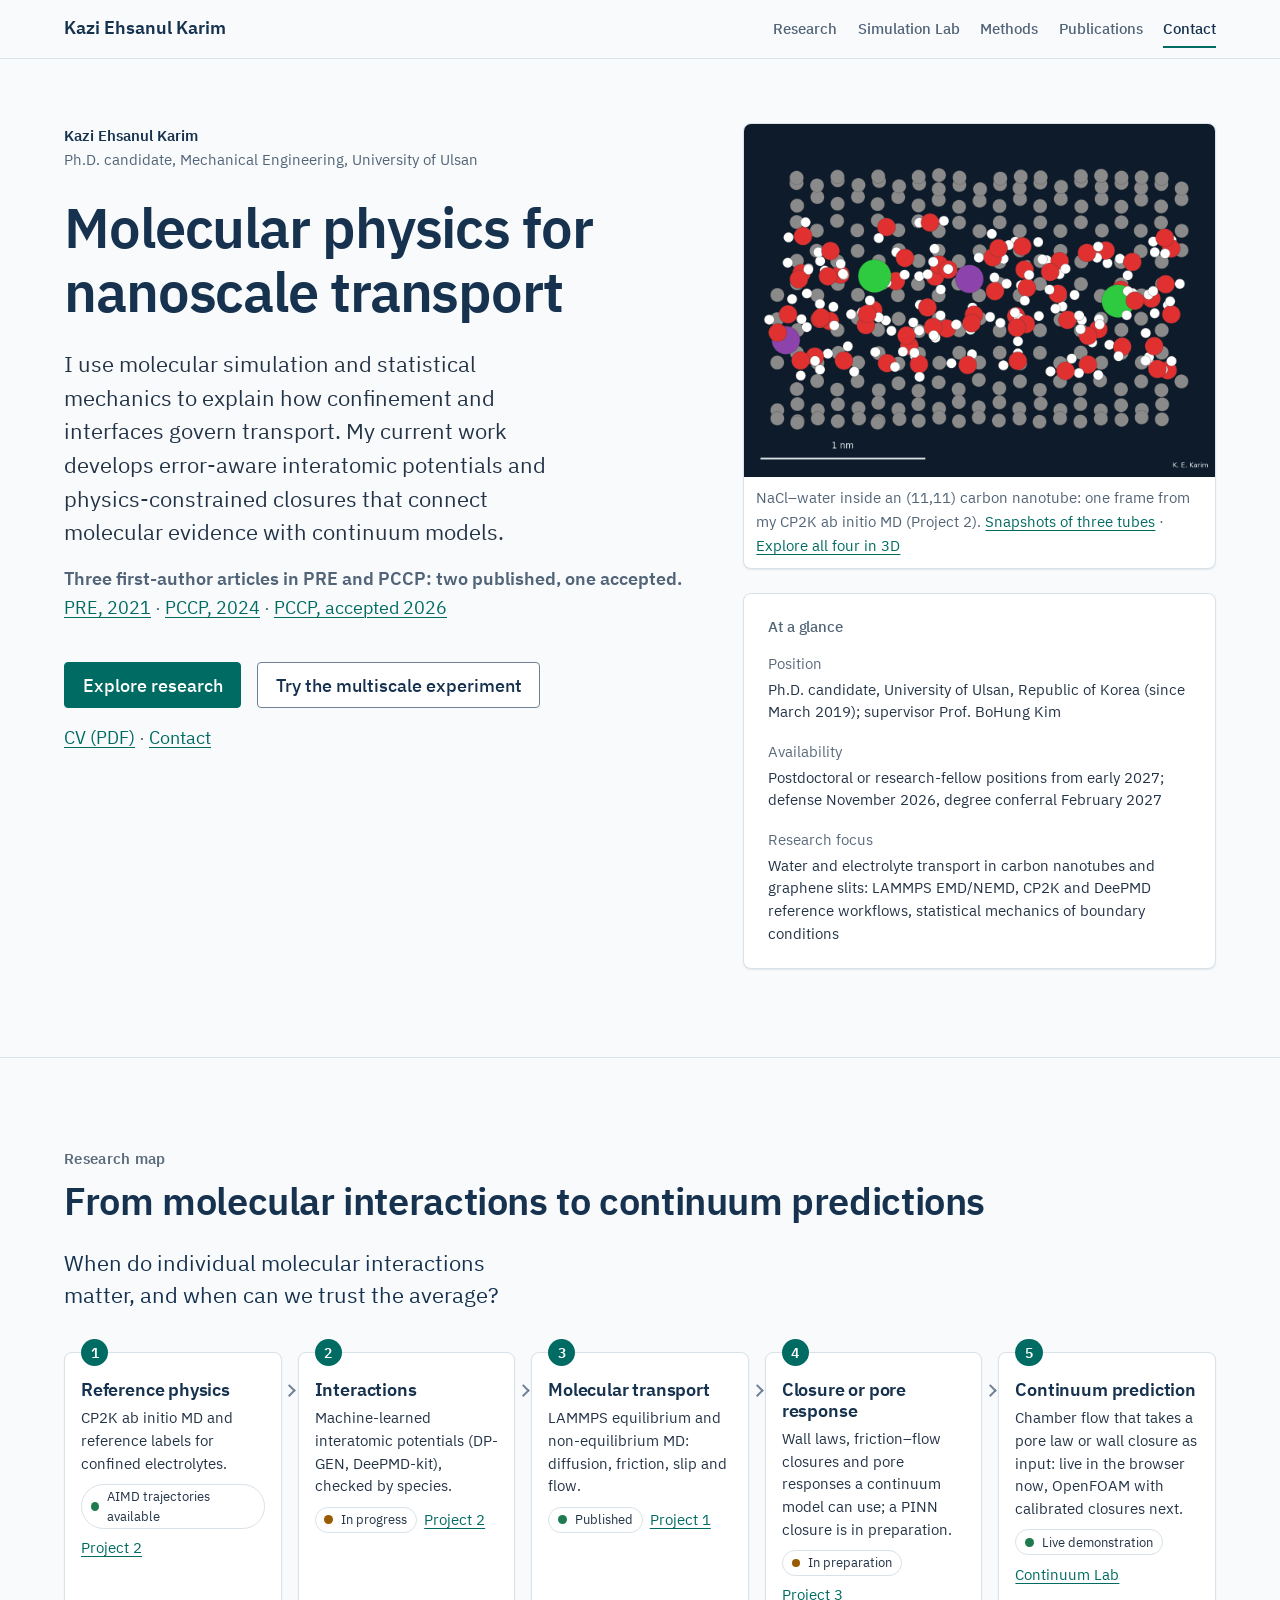
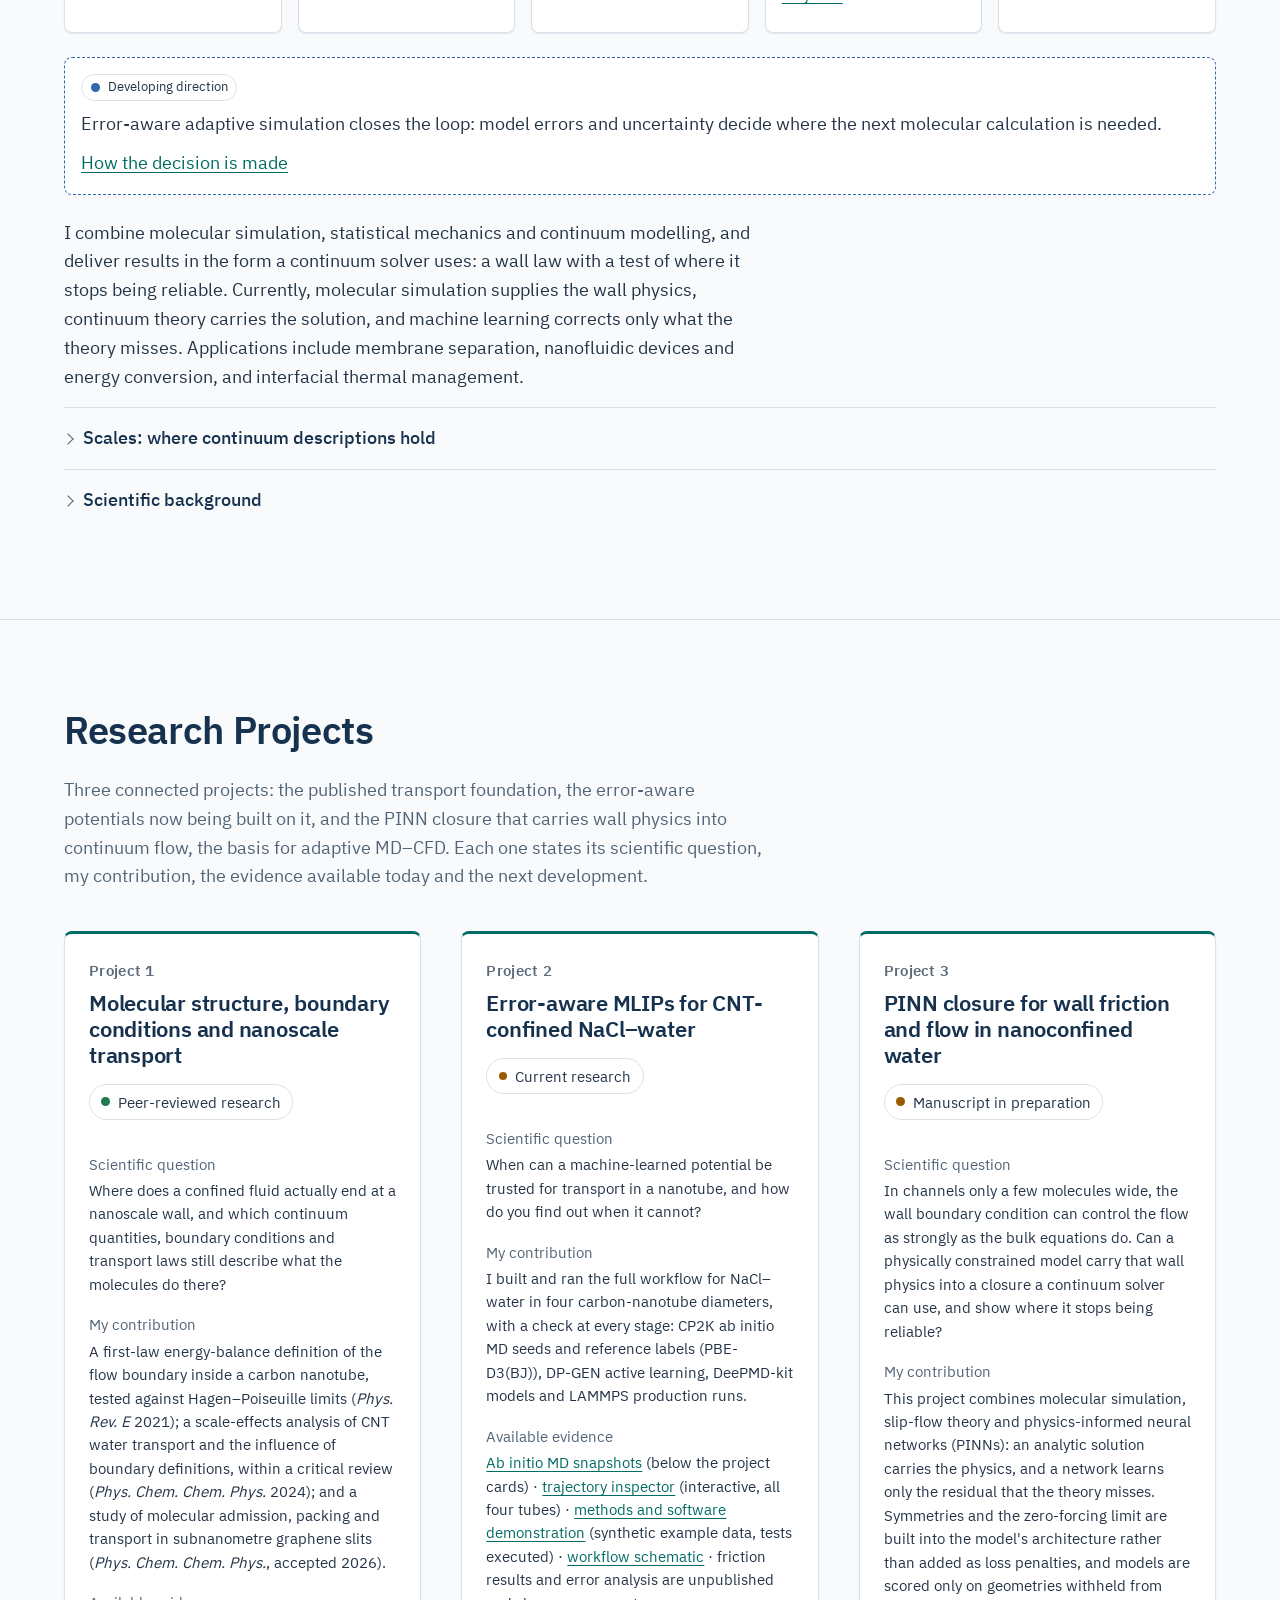
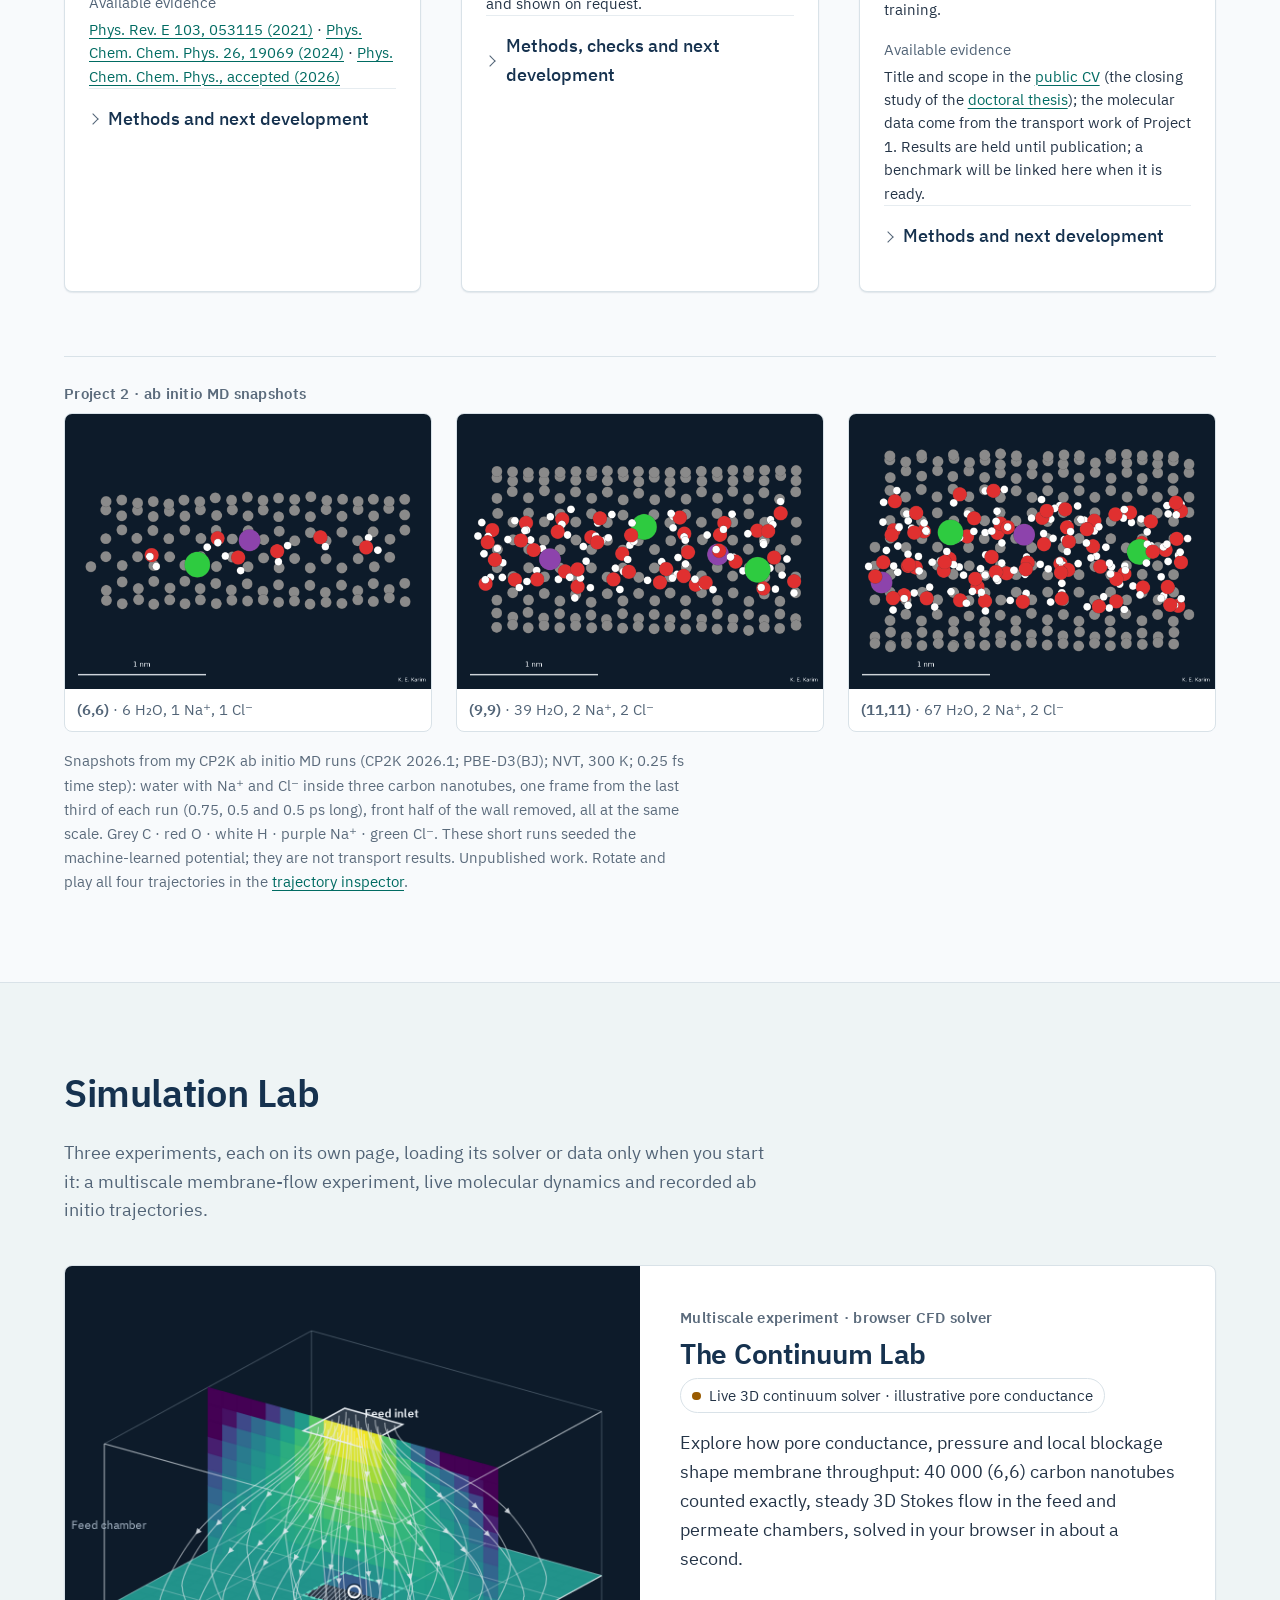
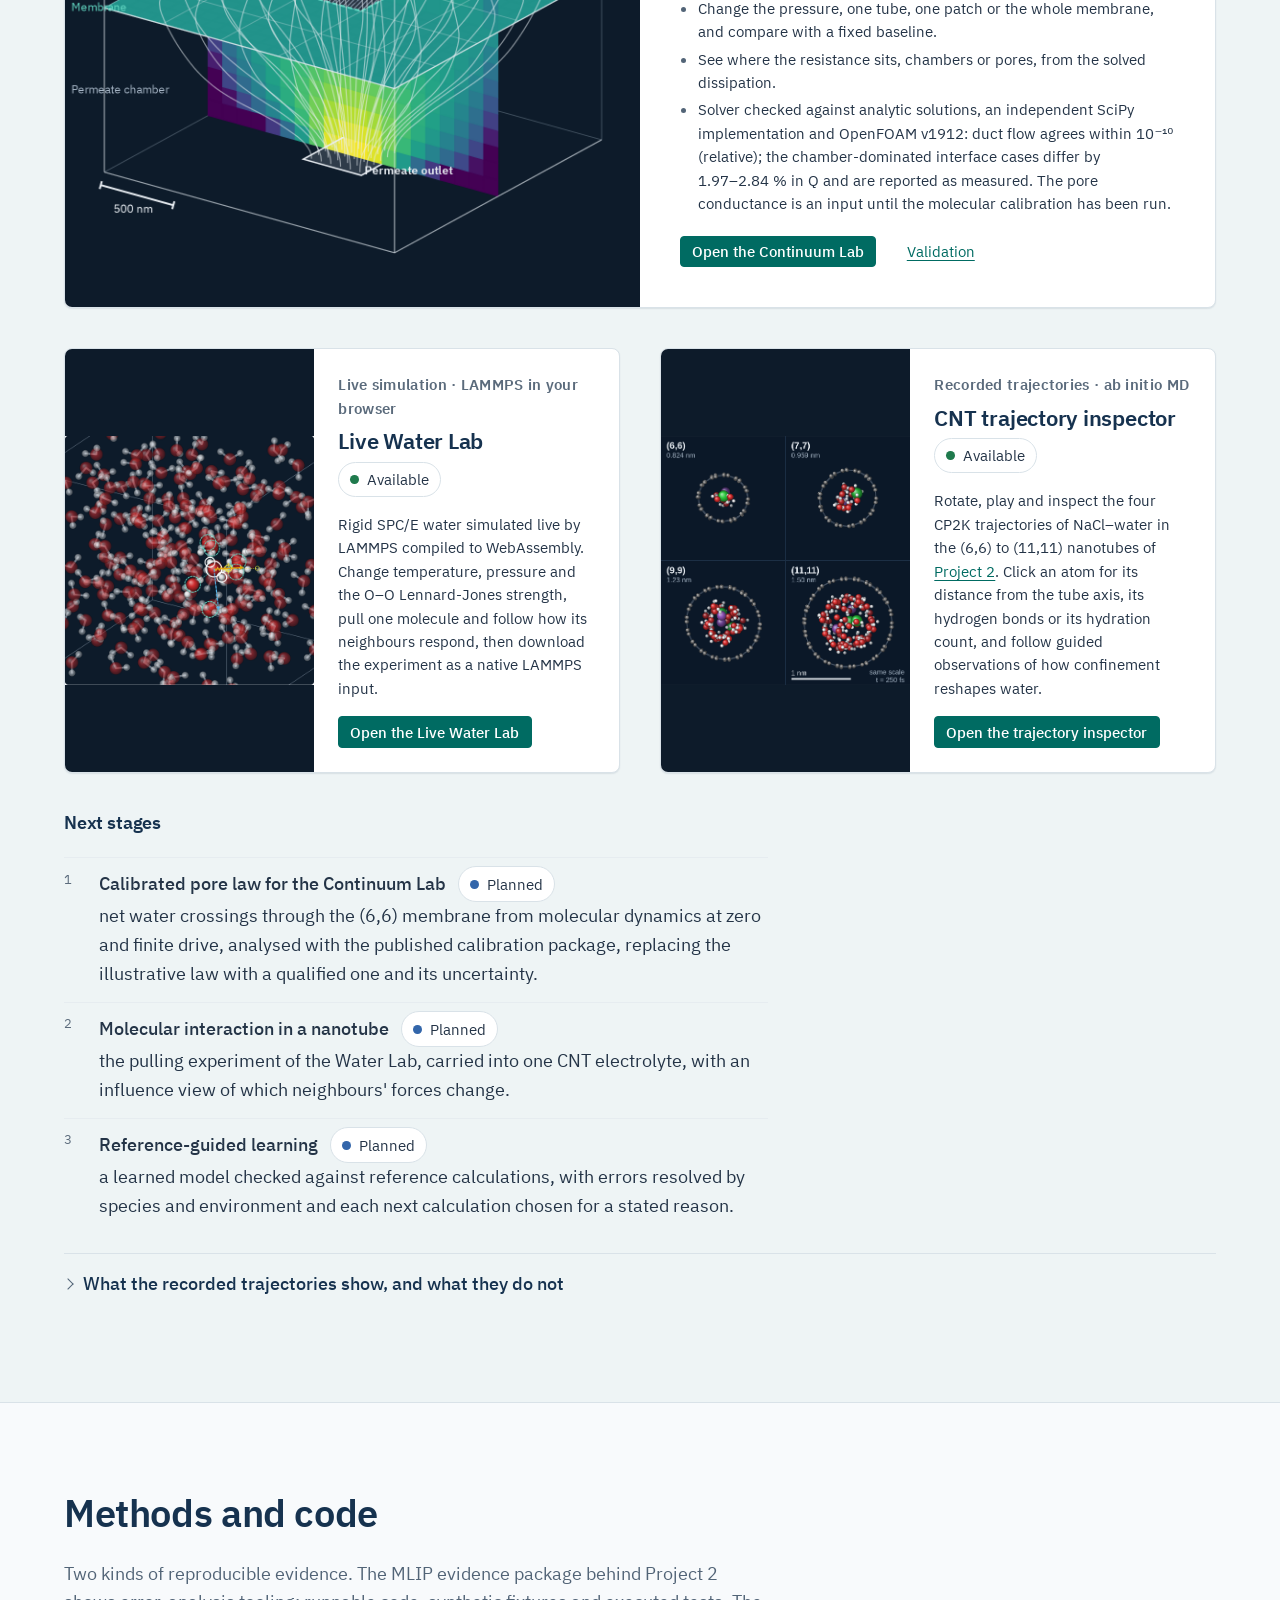
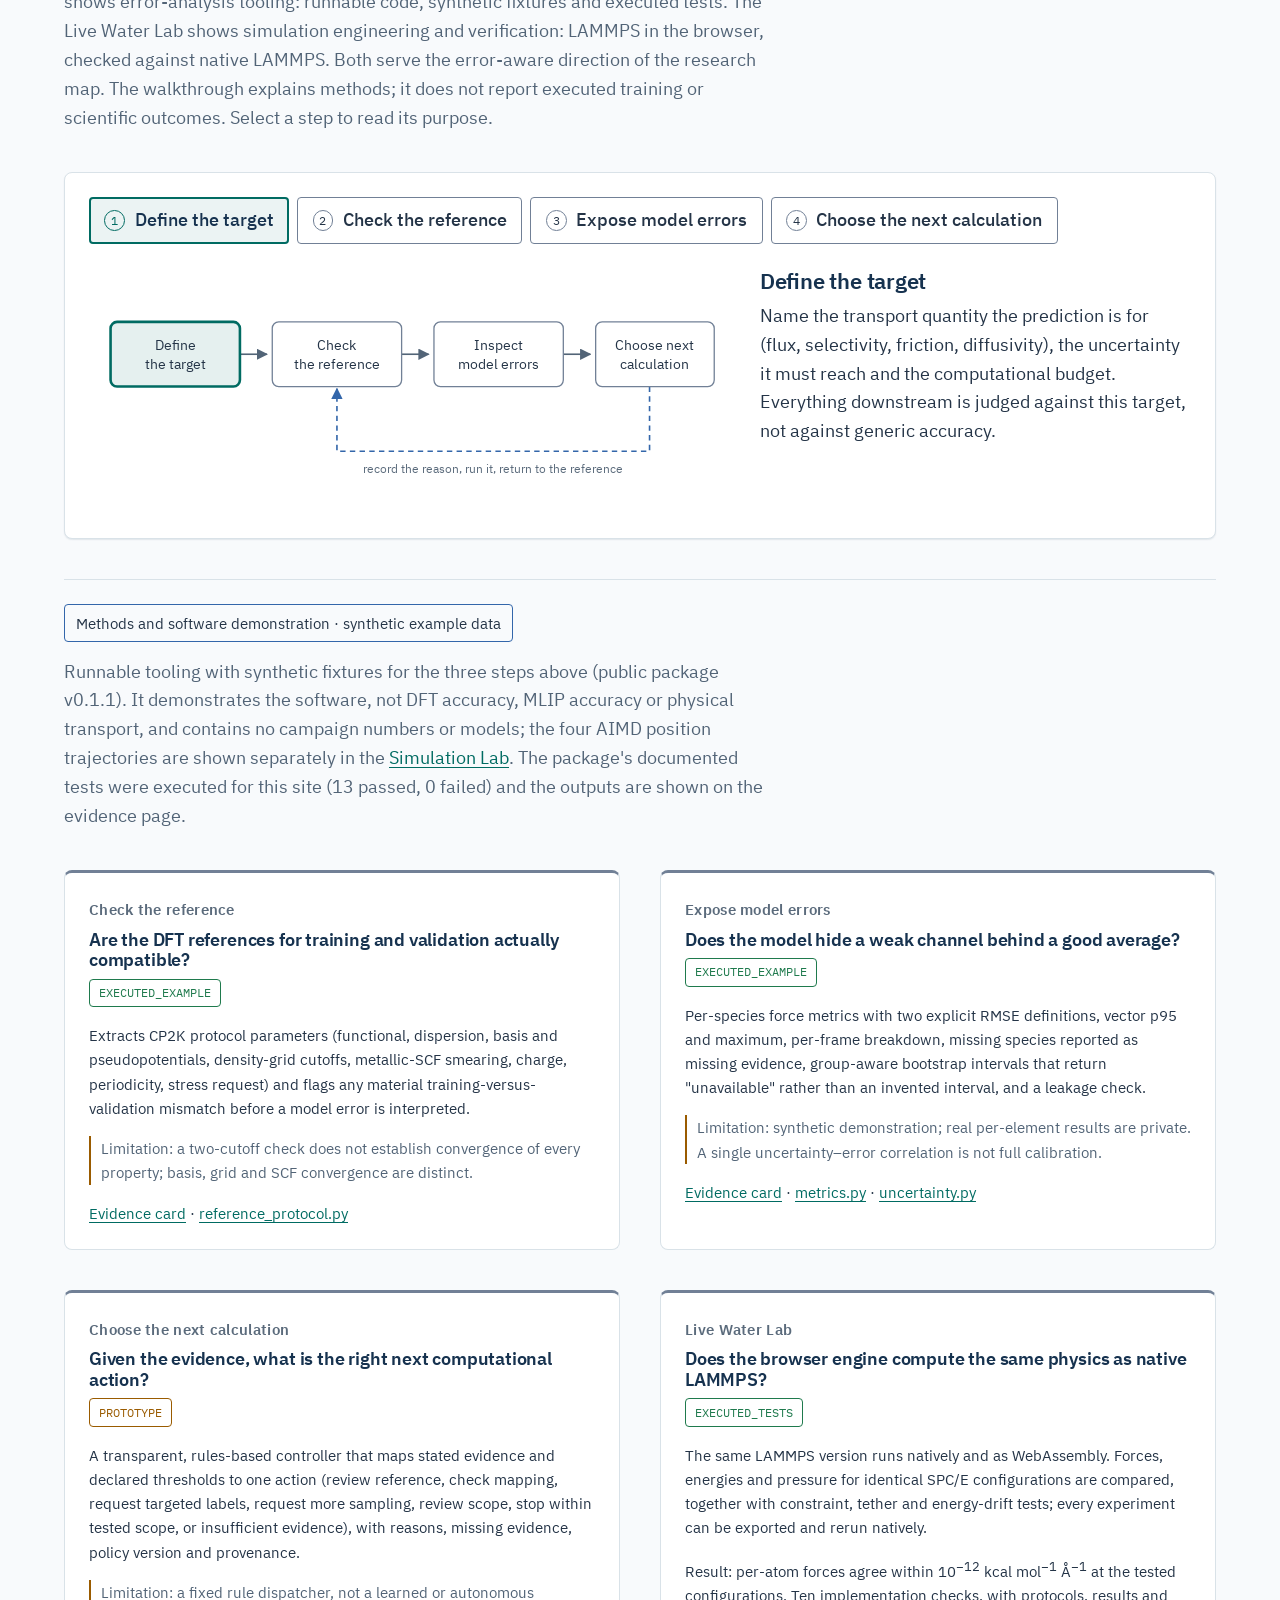
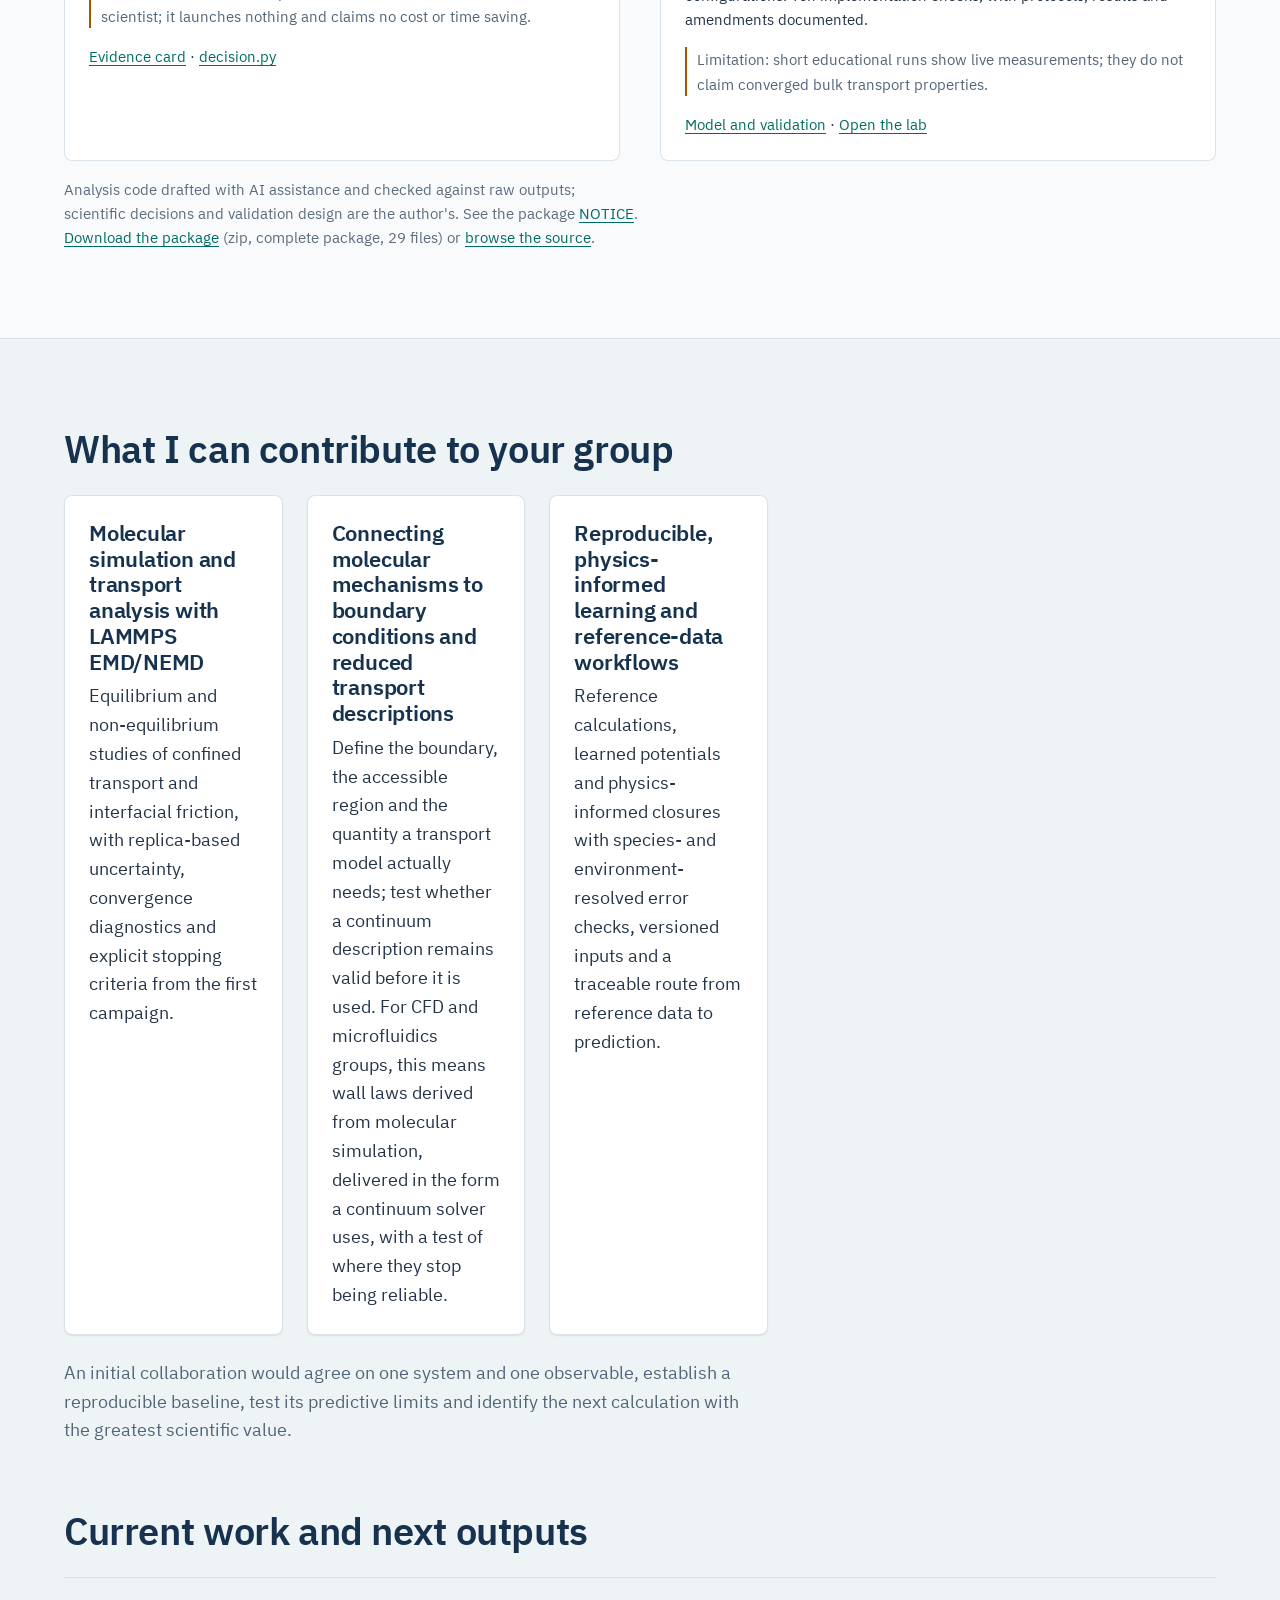
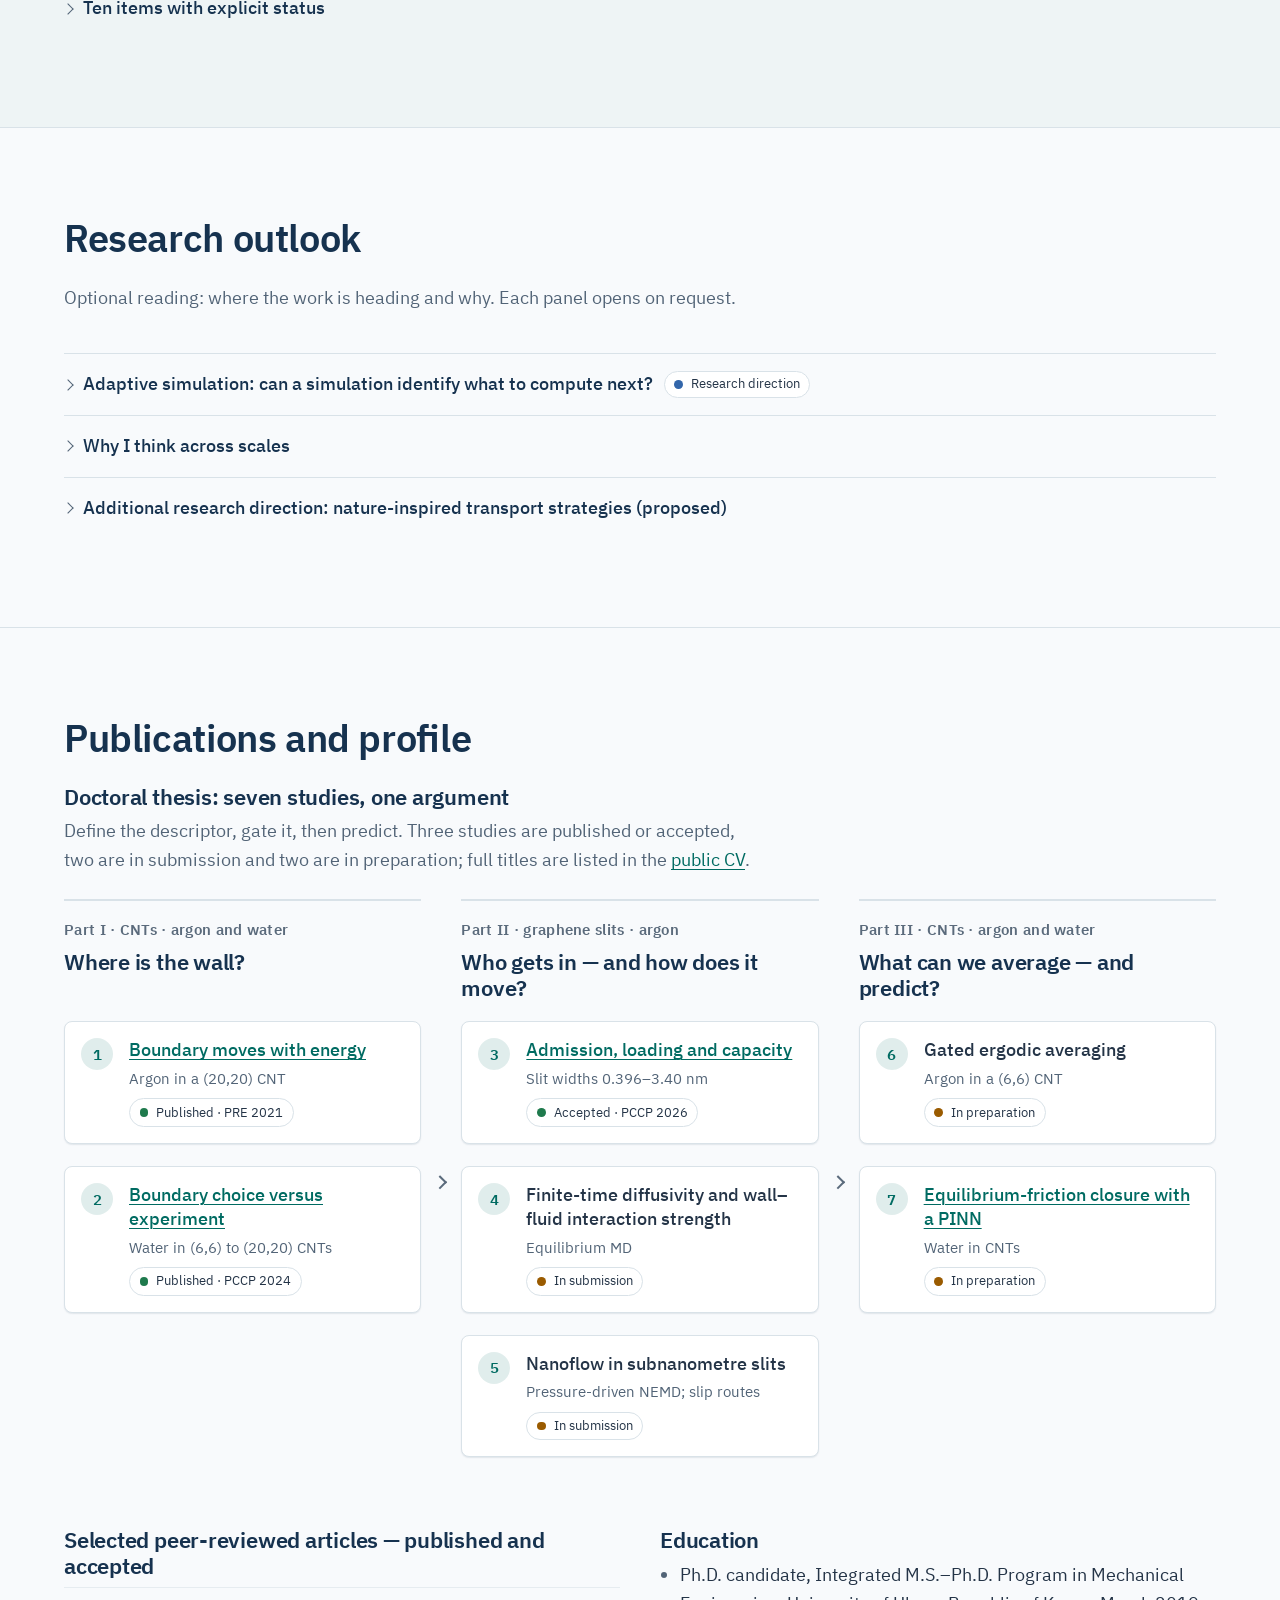
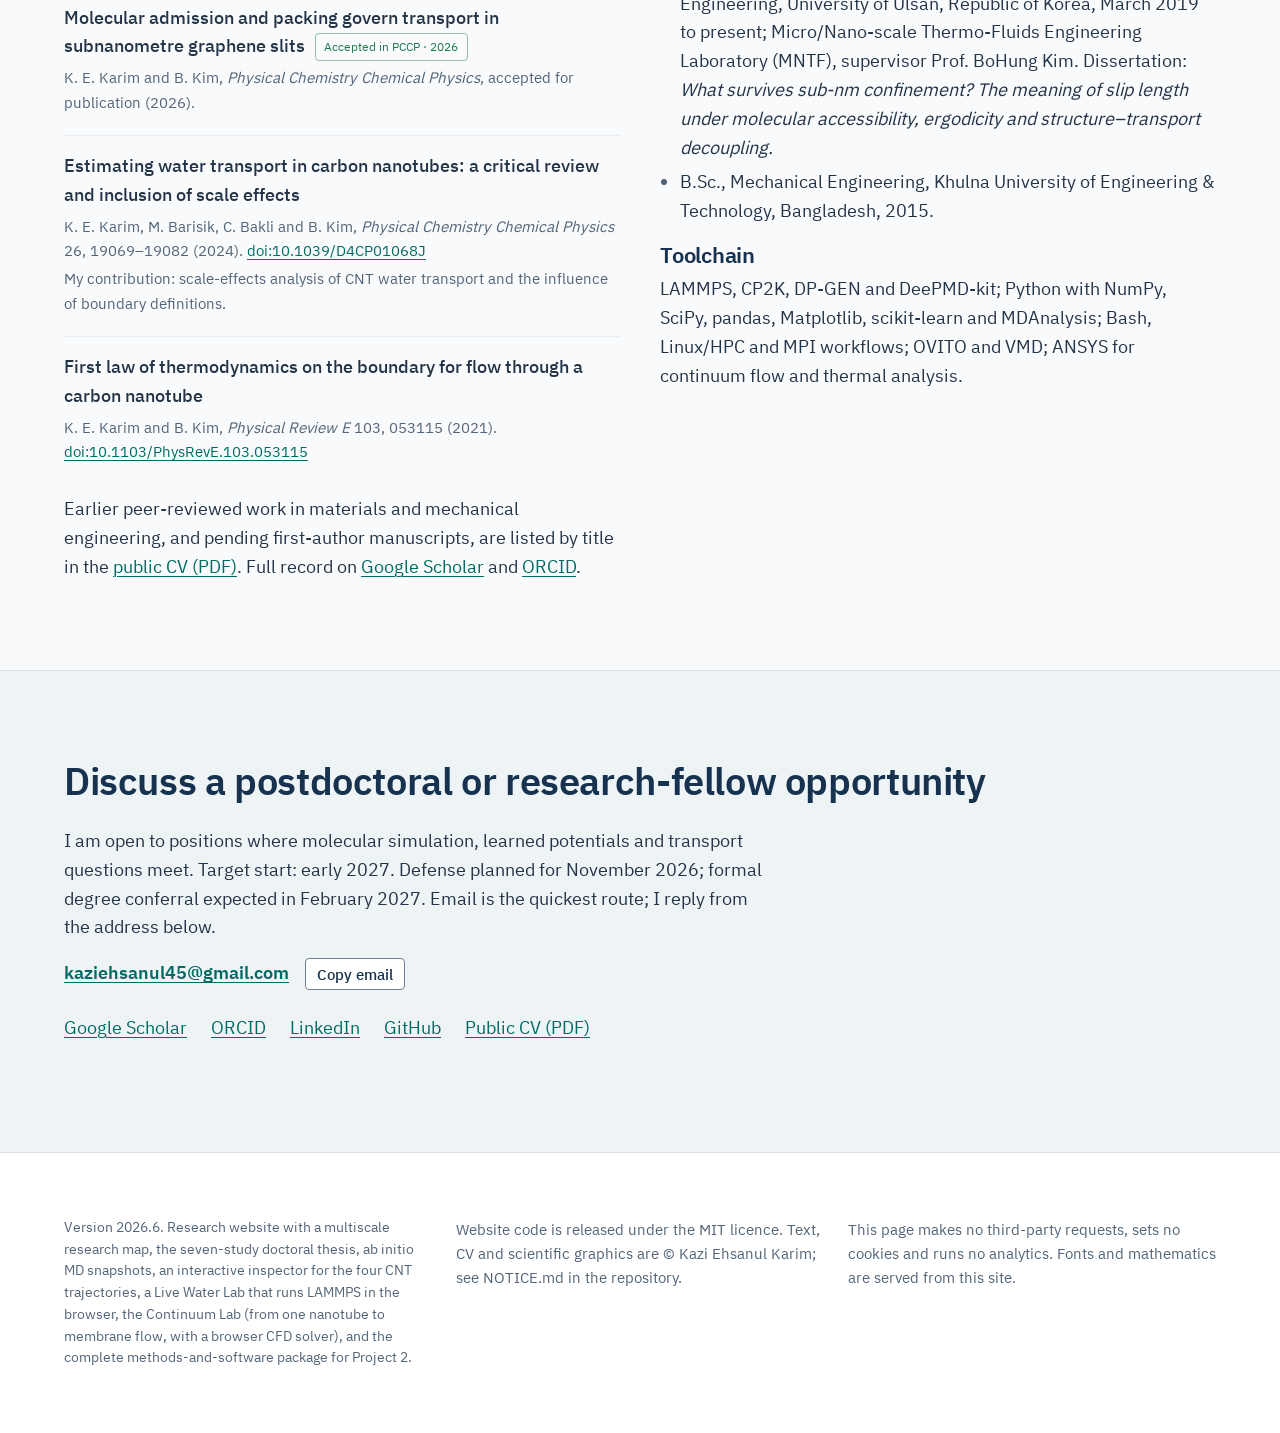
==== index.html @ bd36783e "Website 2026.6" ====
<!DOCTYPE html>
<html lang="en">
<head>
<meta charset="utf-8">
<meta name="viewport" content="width=device-width, initial-scale=1">
<title>Kazi Ehsanul Karim — From molecular dynamics to physics-informed models of nanoscale transport</title>
<meta name="description" content="Kazi Ehsanul Karim, Ph.D. candidate in Mechanical Engineering at the University of Ulsan. Molecular dynamics, statistical mechanics and continuum modelling of nanoscale transport; published work on nanoscale boundary conditions and CNT water transport; current development of physics-informed transport closures and error-aware interatomic potentials for confined electrolytes. Open to postdoctoral and research-fellow opportunities from early 2027.">
<meta name="author" content="Kazi Ehsanul Karim">
<link rel="canonical" href="https://kazi21.github.io/">
<link rel="icon" type="image/svg+xml" href="assets/icons/favicon.svg">
<meta name="theme-color" content="#F8FAFC">

<meta property="og:type" content="website">
<meta property="og:title" content="Kazi Ehsanul Karim — From molecular dynamics to physics-informed models of nanoscale transport">
<meta property="og:description" content="Molecular dynamics, statistical mechanics and continuum modelling of nanoscale transport. First-author research in Physical Review E and Physical Chemistry Chemical Physics; developing physics-informed transport closures and error-aware interatomic potentials for confined electrolytes.">
<meta property="og:url" content="https://kazi21.github.io/">
<meta property="og:image" content="https://kazi21.github.io/assets/icons/og-image.png">
<meta property="og:image:width" content="1200">
<meta property="og:image:height" content="630">
<meta name="twitter:card" content="summary_large_image">

<link rel="stylesheet" href="vendor/katex/katex.min.css">
<link rel="stylesheet" href="styles/tokens.css">
<link rel="stylesheet" href="styles/layout.css">
<link rel="stylesheet" href="styles/components.css">

<script type="application/ld+json">
{
  "@context": "https://schema.org",
  "@type": "Person",
  "name": "Kazi Ehsanul Karim",
  "jobTitle": "Ph.D. candidate, Mechanical Engineering",
  "affiliation": { "@type": "Organization", "name": "University of Ulsan" },
  "email": "mailto:kaziehsanul45@gmail.com",
  "url": "https://kazi21.github.io/",
  "sameAs": [
    "https://scholar.google.com/citations?user=jRhIY3UAAAAJ",
    "https://orcid.org/0000-0003-0627-3002",
    "https://www.linkedin.com/in/kazi-ehsanul-karim-75413989",
    "https://github.com/Kazi21"
  ],
  "knowsAbout": ["molecular dynamics", "statistical mechanics", "nanofluidics", "carbon nanotubes", "machine-learned interatomic potentials", "physics-informed neural networks", "multiscale modelling"]
}
</script>
</head>
<body>
<a class="skip-link" href="#main">Skip to content</a>

<header class="site-header">
  <div class="container">
    <a class="brand" href="#top">Kazi Ehsanul Karim</a>
    <button class="nav-toggle" type="button" aria-expanded="false" aria-controls="site-nav" hidden>Menu</button>
    <nav class="site-nav" id="site-nav" aria-label="Sections">
      <a href="#research">Research</a>
      <a href="#lab">Simulation Lab</a>
      <a href="#practice">Methods</a>
      <a href="#publications">Publications</a>
      <a href="#contact">Contact</a>
    </nav>
  </div>
</header>

<main id="main">

<!-- A. Hero: the researcher first ------------------------------------------------- -->
<section class="hero" id="top">
  <div class="container hero-grid">
    <div class="hero-copy">
      <p class="hero-name"><strong class="hero-person">Kazi Ehsanul Karim</strong><span class="hero-role">Ph.D. candidate, Mechanical Engineering, University of Ulsan</span></p>
      <h1>Molecular physics for nanoscale transport</h1>
      <p class="lede">I use molecular simulation and statistical mechanics to explain how confinement and interfaces govern transport. My current work develops error-aware interatomic potentials and physics-constrained closures that connect molecular evidence with continuum models.</p>
      <p class="hero-evidence"><strong>Three first-author articles in PRE and PCCP: two published, one accepted.</strong><br><a href="https://doi.org/10.1103/PhysRevE.103.053115">PRE, 2021</a> · <a href="https://doi.org/10.1039/D4CP01068J">PCCP, 2024</a> · <a href="#paper-pccp-2026">PCCP, accepted 2026</a></p>
      <div class="hero-actions">
        <a class="btn btn-primary" href="#research">Explore research</a>
        <a class="btn" href="lab/continuum/">Try the multiscale experiment</a>
      </div>
      <p class="hero-links"><a href="assets/cv/Kazi_Ehsanul_Karim_CV.pdf" download>CV (PDF)</a> · <a href="#contact">Contact</a></p>
    </div>

    <div class="hero-side">
      <figure class="hero-snapshot">
        <img src="assets/figures/aimd-cnt-11-11.png" width="1200" height="900" decoding="async" alt="Side view of an (11,11) carbon nanotube with the front half of its wall removed: 67 water molecules, two sodium ions and two chloride ions inside, from a CP2K ab initio MD run.">
        <figcaption>NaCl–water inside an (11,11) carbon nanotube: one frame from my CP2K ab initio MD (Project 2). <a href="#snapshots">Snapshots of three tubes</a> · <a href="lab/cnt/">Explore all four in 3D</a></figcaption>
      </figure>
      <aside class="facts" aria-label="At a glance">
        <h2 class="facts-title">At a glance</h2>
        <dl>
          <dt>Position</dt><dd>Ph.D. candidate, University of Ulsan, Republic of Korea (since March 2019); supervisor Prof. BoHung Kim</dd>
          <dt>Availability</dt><dd>Postdoctoral or research-fellow positions from early 2027; defense November 2026, degree conferral February 2027</dd>
          <dt>Research focus</dt><dd>Water and electrolyte transport in carbon nanotubes and graphene slits: LAMMPS EMD/NEMD, CP2K and DeePMD reference workflows, statistical mechanics of boundary conditions</dd>
        </dl>
      </aside>
    </div>
  </div>
</section>

<!-- B. Research map: one route from reference physics to continuum prediction ------------------------------ -->
<section class="section" id="research">
  <div class="container">
    <p class="project-kicker">Research map</p>
    <h2>From molecular interactions to continuum predictions</h2>
    <p class="statement question-lead">When do individual molecular interactions matter, and when can we trust the average?</p>
    <ol class="rmap">
      <li class="rmap-step">
        <span class="rmap-n" aria-hidden="true">1</span>
        <h3>Reference physics</h3>
        <p>CP2K ab initio MD and reference labels for confined electrolytes.</p>
        <p class="rmap-meta"><span class="status status-live">AIMD trajectories available</span> <a href="#project-2">Project 2</a></p>
      </li>
      <li class="rmap-step">
        <span class="rmap-n" aria-hidden="true">2</span>
        <h3>Interactions</h3>
        <p>Machine-learned interatomic potentials (DP-GEN, DeePMD-kit), checked by species.</p>
        <p class="rmap-meta"><span class="status">In progress</span> <a href="#project-2">Project 2</a></p>
      </li>
      <li class="rmap-step">
        <span class="rmap-n" aria-hidden="true">3</span>
        <h3>Molecular transport</h3>
        <p>LAMMPS equilibrium and non-equilibrium MD: diffusion, friction, slip and flow.</p>
        <p class="rmap-meta"><span class="status status-live">Published</span> <a href="#project-1">Project 1</a></p>
      </li>
      <li class="rmap-step">
        <span class="rmap-n" aria-hidden="true">4</span>
        <h3>Closure or pore response</h3>
        <p>Wall laws, friction–flow closures and pore responses a continuum model can use; a PINN closure is in preparation.</p>
        <p class="rmap-meta"><span class="status">In preparation</span> <a href="#project-3">Project 3</a></p>
      </li>
      <li class="rmap-step">
        <span class="rmap-n" aria-hidden="true">5</span>
        <h3>Continuum prediction</h3>
        <p>Chamber flow that takes a pore law or wall closure as input: live in the browser now, OpenFOAM with calibrated closures next.</p>
        <p class="rmap-meta"><span class="status status-live">Live demonstration</span> <a href="lab/continuum/">Continuum Lab</a></p>
      </li>
    </ol>
    <p class="rmap-loop"><span class="status status-proposed">Developing direction</span> Error-aware adaptive simulation closes the loop: model errors and uncertainty decide where the next molecular calculation is needed. <a href="#vision">How the decision is made</a></p>
    <p>I combine molecular simulation, statistical mechanics and continuum modelling, and deliver results in the form a continuum solver uses: a wall law with a test of where it stops being reliable. Currently, molecular simulation supplies the wall physics, continuum theory carries the solution, and machine learning corrects only what the theory misses. Applications include membrane separation, nanofluidic devices and energy conversion, and interfacial thermal management.</p>
    <details class="disclosure">
      <summary>Scales: where continuum descriptions hold</summary>
      <div class="disclosure-body">
        <p>Transport in a fluid is the collective result of molecules interacting with one another and with surfaces. In channels only a few molecules wide, packing, correlations and the wall shape the flow; in wider channels, averaged fields and constitutive relations carry the same physics. I study where continuum descriptions hold, where they fail and which molecular details they must retain.</p>
        <figure class="scales-figure">
          <picture>
            <source media="(max-width: 960px)" srcset="assets/figures/across-scales-stacked.png" width="1080" height="2154">
            <img src="assets/figures/across-scales.png" width="2400" height="848" loading="lazy" decoding="async" alt="Diagram from molecular interactions to collective transport. Four illustrative scales: a molecule (about 0.3 nm) whose thermal motion is governed by molecular interactions; nanoconfinement (subnanometre to 10 nm), where packing, correlations and the wall shape transport; microflow, with averaged fields and tested constitutive relations; and macroflow, solved by CFD. Statistical mechanics and physical closures, with physics-constrained learning as one method, link the molecular and continuum descriptions, and a return arrow marks validation against molecular evidence.">
          </picture>
          <figcaption>Illustrative scales: whether a continuum description holds depends on the system, the observable and the separation of length and time scales, not on a single size. Every closure is checked against molecular evidence.</figcaption>
        </figure>
        <p class="scale-links-title">Where to inspect each part of the diagram</p>
        <ul class="scale-links">
          <li><b>Molecular interactions</b><a href="lab/cnt/">trajectory inspector</a> · <a href="#project-2">error-aware potentials (Project 2)</a></li>
          <li><b>Statistical mechanics and physical closures</b><a href="#project-1">boundary and transport papers (Project 1)</a> · <a href="#project-3">PINN closure (Project 3)</a></li>
          <li><b>Collective transport</b><a href="#publications">peer-reviewed articles</a> · <a href="assets/cv/Kazi_Ehsanul_Karim_CV.pdf" download>public CV</a></li>
        </ul>
      </div>
    </details>
    <details class="disclosure">
      <summary>Scientific background</summary>
      <div class="disclosure-body">
        <p>These works frame the approach; my own contributions are listed under <a href="#projects">Research Projects</a> and <a href="#publications">Publications</a>.</p>
        <ol class="refs">
          <li>J. Ling, A. Kurzawski and J. Templeton, <em>J. Fluid Mech.</em> 807, 155–166 (2016), <a href="https://doi.org/10.1017/jfm.2016.615">doi:10.1017/jfm.2016.615</a>. Physical invariance embedded in learned turbulence closures.</li>
          <li>K. Duraisamy, G. Iaccarino and H. Xiao, <em>Annu. Rev. Fluid Mech.</em> 51, 357–377 (2019), <a href="https://doi.org/10.1146/annurev-fluid-010518-040547">doi:10.1146/annurev-fluid-010518-040547</a>. Turbulence modelling with data: opportunities and limits.</li>
          <li>S. L. Brunton, B. R. Noack and P. Koumoutsakos, <em>Annu. Rev. Fluid Mech.</em> 52, 477–508 (2020), <a href="https://doi.org/10.1146/annurev-fluid-010719-060214">doi:10.1146/annurev-fluid-010719-060214</a>. Machine learning for fluid mechanics.</li>
          <li>M. Raissi, P. Perdikaris and G. E. Karniadakis, <em>J. Comput. Phys.</em> 378, 686–707 (2019), <a href="https://doi.org/10.1016/j.jcp.2018.10.045">doi:10.1016/j.jcp.2018.10.045</a>. Physics-informed neural networks.</li>
          <li>G. E. Karniadakis, I. G. Kevrekidis, L. Lu, P. Perdikaris, S. Wang and L. Yang, <em>Nat. Rev. Phys.</em> 3, 422–440 (2021), <a href="https://doi.org/10.1038/s42254-021-00314-5">doi:10.1038/s42254-021-00314-5</a>. Physics-informed machine learning.</li>
          <li>L. Bocquet and E. Charlaix, <em>Chem. Soc. Rev.</em> 39, 1073–1095 (2010), <a href="https://doi.org/10.1039/B909366B">doi:10.1039/B909366B</a>. How bulk and interfacial physics combine in nanofluidics.</li>
          <li>K. Ritos, M. K. Borg, D. A. Lockerby, D. R. Emerson and J. M. Reese, <em>Microfluid. Nanofluid.</em> 19, 997–1010 (2015), <a href="https://doi.org/10.1007/s10404-015-1617-x">doi:10.1007/s10404-015-1617-x</a>. Hybrid molecular–continuum simulation of water flow through carbon-nanotube membranes.</li>
        </ol>
      </div>
    </details>
  </div>
</section>

<!-- C. Research Projects ---------------------------------------------------------------- -->
<section class="section" id="projects">
  <div class="container">
    <h2>Research Projects</h2>
    <p class="section-intro">Three connected projects: the published transport foundation, the error-aware potentials now being built on it, and the PINN closure that carries wall physics into continuum flow, the basis for adaptive MD–CFD. Each one states its scientific question, my contribution, the evidence available today and the next development.</p>

    <div class="projects">
      <article class="project project-major" id="project-1">
        <p class="project-kicker">Project 1</p>
        <h3>Molecular structure, boundary conditions and nanoscale transport</h3>
        <p class="project-status"><span class="status status-live">Peer-reviewed research</span></p>
        <dl class="project-dl">
          <dt>Scientific question</dt>
          <dd>Where does a confined fluid actually end at a nanoscale wall, and which continuum quantities, boundary conditions and transport laws still describe what the molecules do there?</dd>
          <dt>My contribution</dt>
          <dd>A first-law energy-balance definition of the flow boundary inside a carbon nanotube, tested against Hagen–Poiseuille limits (<em>Phys. Rev. E</em> 2021); a scale-effects analysis of CNT water transport and the influence of boundary definitions, within a critical review (<em>Phys. Chem. Chem. Phys.</em> 2024); and a study of molecular admission, packing and transport in subnanometre graphene slits (<em>Phys. Chem. Chem. Phys.</em>, accepted 2026).</dd>
          <dt>Available evidence</dt>
          <dd><a href="https://doi.org/10.1103/PhysRevE.103.053115">Phys. Rev. E 103, 053115 (2021)</a> · <a href="https://doi.org/10.1039/D4CP01068J">Phys. Chem. Chem. Phys. 26, 19069 (2024)</a> · <a href="#paper-pccp-2026">Phys. Chem. Chem. Phys., accepted (2026)</a></dd>
        </dl>
        <details class="disclosure">
          <summary>Methods and next development</summary>
          <div class="disclosure-body">
            <p>In <em>Physical Review E</em> (2021) I developed a first-law energy-balance analysis that locates the flow boundary for a simple liquid inside a single-walled carbon nanotube from non-equilibrium and equilibrium molecular dynamics, and tested the resulting boundary against Hagen–Poiseuille limits under controlled wall–fluid interaction. In <em>Physical Chemistry Chemical Physics</em> (2024) I led a critical review of experimental and simulation estimates of water transport in carbon nanotubes and a scale-effects analysis of how boundary definitions enter Hagen–Poiseuille-type estimates. In <em>Physical Chemistry Chemical Physics</em> (accepted, 2026) I examined how molecular admission and packing govern transport in subnanometre graphene slits.</p>
            <p><strong>Next development.</strong> Two further manuscripts from this work are in submission: one on finite-time diffusivity and wall–fluid interaction strength, one on hydraulic resistance and the limits of Navier-slip transferability in graphene nanoslits. The <a href="#thesis">seven studies of the doctoral thesis</a> are summarised under Publications, with full titles in the public CV.</p>
          </div>
        </details>
      </article>

      <article class="project project-major" id="project-2">
        <p class="project-kicker">Project 2</p>
        <h3>Error-aware MLIPs for CNT-confined NaCl–water</h3>
        <p class="project-status"><span class="status">Current research</span></p>
        <dl class="project-dl">
          <dt>Scientific question</dt>
          <dd>When can a machine-learned potential be trusted for transport in a nanotube, and how do you find out when it cannot?</dd>
          <dt>My contribution</dt>
          <dd>I built and ran the full workflow for NaCl–water in four carbon-nanotube diameters, with a check at every stage: CP2K ab initio MD seeds and reference labels (PBE-D3(BJ)), DP-GEN active learning, DeePMD-kit models and LAMMPS production runs.</dd>
          <dt>Available evidence</dt>
          <dd><a href="#snapshots">Ab initio MD snapshots</a> (below the project cards) · <a href="lab/cnt/">trajectory inspector</a> (interactive, all four tubes) · <a href="evidence/nacl-water-cnt/index.html">methods and software demonstration</a> (synthetic example data, tests executed) · <a href="evidence/nacl-water-cnt/index.html#workflow">workflow schematic</a> · friction results and error analysis are unpublished and shown on request.</dd>
        </dl>
        <details class="disclosure">
          <summary>Methods, checks and next development</summary>
          <div class="disclosure-body">
            <p>Periodic Gaussian-and-plane-wave reference calculations in CP2K (PBE-D3(BJ), GTH pseudopotentials, DZVP-MOLOPT basis sets, with Fermi–Dirac occupation smearing for SCF convergence of the metallic armchair tubes); selection of reference configurations by DP-GEN active learning with a DeePMD-kit committee; consistency checks on the reference data; element-resolved force errors (C, O, H, Na⁺, Cl⁻) with committee disagreement; structural diagnostics, stability testing and LAMMPS deployment within a declared scope. The model is energy-and-force only and local; its validity envelope is stated in the package's model-scope note.</p>
            <p><strong>What the checks showed.</strong></p>
      <ol class="lessons">
        <li><strong>Species-resolved validation.</strong> Per-species force checks on fresh DFT frames found one atom type much worse than the acceptable overall error suggested.</li>
        <li><strong>Committee uncertainty assessment.</strong> Committee disagreement did not flag that error, and targeted extra reference data did not reduce it; its cause is being tested.</li>
        <li><strong>Transport-estimator sensitivity.</strong> Two standard friction estimators gave different values, most strongly in the widest tube, so the friction results remain under analysis.</li>
      </ol>
            <p><strong>Next development.</strong> Test whether the reference data, data coverage or the model type explains the species-specific error, then settle one friction estimator for all four tubes.</p>
          </div>
        </details>
      </article>

      <article class="project project-major" id="project-3">
        <p class="project-kicker">Project 3</p>
        <h3>PINN closure for wall friction and flow in nanoconfined water</h3>
        <p class="project-status"><span class="status">Manuscript in preparation</span></p>
        <dl class="project-dl">
          <dt>Scientific question</dt>
          <dd>In channels only a few molecules wide, the wall boundary condition can control the flow as strongly as the bulk equations do. Can a physically constrained model carry that wall physics into a closure a continuum solver can use, and show where it stops being reliable?</dd>
          <dt>My contribution</dt>
          <dd>This project combines molecular simulation, slip-flow theory and physics-informed neural networks (PINNs): an analytic solution carries the physics, and a network learns only the residual that the theory misses. Symmetries and the zero-forcing limit are built into the model's architecture rather than added as loss penalties, and models are scored only on geometries withheld from training.</dd>
          <dt>Available evidence</dt>
          <dd>Title and scope in the <a href="assets/cv/Kazi_Ehsanul_Karim_CV.pdf" download>public CV</a> (the closing study of the <a href="#thesis">doctoral thesis</a>); the molecular data come from the transport work of Project 1. Results are held until publication; a benchmark will be linked here when it is ready.</dd>
        </dl>
        <details class="disclosure">
          <summary>Methods and next development</summary>
          <div class="disclosure-body">
            <p>The aim is a closure whose useful range and failure modes can be examined, rather than a fit that reproduces simulation data. Physics enters through the constraints imposed on the model, and the evaluation design separates training, validation and untouched evaluation conditions so that reported performance is not selected on the data that reports it.</p>
            <p><strong>Next development.</strong> A benchmark comparing a conventional closure, a data-driven baseline and the PINN on geometries withheld from training, with explicit checks on physical consistency and predictive uncertainty.</p>
            <p><strong>Direction (planned).</strong> Adaptive MD–CFD: the closure passes wall physics to a continuum solver (OpenFOAM), and new molecular simulations are requested only where the closure is uncertain.</p>
          </div>
        </details>
      </article>
    </div>

    <figure class="snapshots" id="snapshots">
      <p class="project-kicker">Project 2 · ab initio MD snapshots</p>
      <div class="snapshots-grid">
        <figure>
          <img src="assets/figures/aimd-cnt-6-6.png" width="1200" height="900" loading="lazy" decoding="async" alt="Side view of a (6,6) carbon nanotube with the front half of its wall removed: six water molecules, one sodium ion and one chloride ion inside.">
          <figcaption><strong>(6,6)</strong> · 6 H₂O, 1 Na⁺, 1 Cl⁻</figcaption>
        </figure>
        <figure>
          <img src="assets/figures/aimd-cnt-9-9.png" width="1200" height="900" loading="lazy" decoding="async" alt="Side view of a (9,9) carbon nanotube with the front half of its wall removed: 39 water molecules, two sodium ions and two chloride ions inside.">
          <figcaption><strong>(9,9)</strong> · 39 H₂O, 2 Na⁺, 2 Cl⁻</figcaption>
        </figure>
        <figure>
          <img src="assets/figures/aimd-cnt-11-11.png" width="1200" height="900" loading="lazy" decoding="async" alt="Side view of an (11,11) carbon nanotube with the front half of its wall removed: 67 water molecules, two sodium ions and two chloride ions inside.">
          <figcaption><strong>(11,11)</strong> · 67 H₂O, 2 Na⁺, 2 Cl⁻</figcaption>
        </figure>
      </div>
      <figcaption class="snapshots-caption">Snapshots from my CP2K ab initio MD runs (CP2K 2026.1; PBE-D3(BJ); NVT, 300 K; 0.25 fs time step): water with Na⁺ and Cl⁻ inside three carbon nanotubes, one frame from the last third of each run (0.75, 0.5 and 0.5 ps long), front half of the wall removed, all at the same scale. Grey C · red O · white H · purple Na⁺ · green Cl⁻. These short runs seeded the machine-learned potential; they are not transport results. Unpublished work. Rotate and play all four trajectories in the <a href="lab/cnt/">trajectory inspector</a>.</figcaption>
    </figure>
  </div>
</section>

<!-- D. Simulation Lab: the multiscale experiment first, then the two molecular viewers; each opens on its own page -->
<section class="section section-band" id="lab">
  <div class="container">
    <h2>Simulation Lab</h2>
    <p class="section-intro">Three experiments, each on its own page, loading its solver or data only when you start it: a multiscale membrane-flow experiment, live molecular dynamics and recorded ab initio trajectories.</p>
    <article class="lab-card lab-card-feature">
      <a class="lab-card-media" href="lab/continuum/" tabindex="-1" aria-hidden="true"><img src="assets/figures/continuum-lab-preview.png" width="1200" height="1200" loading="lazy" decoding="async" alt=""></a>
      <div class="lab-card-body">
        <p class="project-kicker">Multiscale experiment · browser CFD solver</p>
        <h3>The Continuum Lab</h3>
        <p><span class="status">Live 3D continuum solver · illustrative pore conductance</span></p>
        <p class="lab-lead">Explore how pore conductance, pressure and local blockage shape membrane throughput: 40 000 (6,6) carbon nanotubes counted exactly, steady 3D Stokes flow in the feed and permeate chambers, solved in your browser in about a second.</p>
        <ul class="lab-points">
          <li>Change the pressure, one tube, one patch or the whole membrane, and compare with a fixed baseline.</li>
          <li>See where the resistance sits, chambers or pores, from the solved dissipation.</li>
          <li>Solver checked against analytic solutions, an independent SciPy implementation and OpenFOAM v1912: duct flow agrees within 10⁻¹⁰ (relative); the chamber-dominated interface cases differ by 1.97–⁠2.84 % in Q and are reported as measured. The pore conductance is an input until the molecular calibration has been run.</li>
        </ul>
        <p class="lab-cta"><a class="btn btn-primary btn-small" href="lab/continuum/">Open the Continuum Lab</a> <a class="lab-more" href="lab/continuum/#validation">Validation</a></p>
      </div>
    </article>
    <div class="lab-cards">
      <article class="lab-card">
        <a class="lab-card-media" href="lab/water/" tabindex="-1" aria-hidden="true"><img src="assets/figures/water-lab-preview.png" width="1200" height="1200" loading="lazy" decoding="async" alt=""></a>
        <div class="lab-card-body">
          <p class="project-kicker">Live simulation · LAMMPS in your browser</p>
          <h3>Live Water Lab</h3>
          <p><span class="status status-live">Available</span></p>
          <p>Rigid SPC/E water simulated live by LAMMPS compiled to WebAssembly. Change temperature, pressure and the O–O Lennard-Jones strength, pull one molecule and follow how its neighbours respond, then download the experiment as a native LAMMPS input.</p>
          <p class="lab-cta"><a class="btn btn-primary btn-small" href="lab/water/">Open the Live Water Lab</a></p>
        </div>
      </article>
      <article class="lab-card">
        <a class="lab-card-media" href="lab/cnt/" tabindex="-1" aria-hidden="true"><img src="assets/figures/inspector-four-tubes-axial.png" width="1082" height="1082" loading="lazy" decoding="async" alt=""></a>
        <div class="lab-card-body">
          <p class="project-kicker">Recorded trajectories · ab initio MD</p>
          <h3>CNT trajectory inspector</h3>
          <p><span class="status status-live">Available</span></p>
          <p>Rotate, play and inspect the four CP2K trajectories of NaCl–water in the (6,6) to (11,11) nanotubes of <a href="#project-2">Project 2</a>. Click an atom for its distance from the tube axis, its hydrogen bonds or its hydration count, and follow guided observations of how confinement reshapes water.</p>
          <p class="lab-cta"><a class="btn btn-primary btn-small" href="lab/cnt/">Open the trajectory inspector</a></p>
        </div>
      </article>
    </div>
    <h3 class="lab-next-title">Next stages</h3>
    <ol class="lab-steps">
      <li><b>Calibrated pore law for the Continuum Lab <span class="status status-proposed">Planned</span></b> net water crossings through the (6,6) membrane from molecular dynamics at zero and finite drive, analysed with the published calibration package, replacing the illustrative law with a qualified one and its uncertainty.</li>
      <li><b>Molecular interaction in a nanotube <span class="status status-proposed">Planned</span></b> the pulling experiment of the Water Lab, carried into one CNT electrolyte, with an influence view of which neighbours' forces change.</li>
      <li><b>Reference-guided learning <span class="status status-proposed">Planned</span></b> a learned model checked against reference calculations, with errors resolved by species and environment and each next calculation chosen for a stated reason.</li>
    </ol>
    <details class="disclosure">
          <summary>What the recorded trajectories show, and what they do not</summary>
          <div class="disclosure-body">
            <p>The trajectories are the short ab initio runs (CP2K, PBE-D3(BJ), NVT at 300 K, 0.5–0.75 ps) that started the machine-learned-potential campaign. They show local structure, hydration and thermal motion; they are too short for diffusion or transport, and no machine-learned model is involved. Positions are shown every 2 fs. The trajectory data are © the author and shown for viewing only.</p>
          </div>
    </details>
  </div>
</section>

<!-- E. Methods and code ------------------------------------------------------------------------------------- -->
<section class="section" id="practice">
  <div class="container">
    <h2>Methods and code</h2>
    <p class="section-intro">Two kinds of reproducible evidence. The MLIP evidence package behind Project 2 shows error-analysis tooling: runnable code, synthetic fixtures and executed tests. The Live Water Lab shows simulation engineering and verification: LAMMPS in the browser, checked against native LAMMPS. Both serve the error-aware direction of the research map. The walkthrough explains methods; it does not report executed training or scientific outcomes. Select a step to read its purpose.</p>

    <div class="practice">
      <fieldset class="steps">
        <legend class="visually-hidden">Workflow steps</legend>
        <input type="radio" name="step" id="step-1" checked><label for="step-1"><span class="n">1</span>Define the target</label>
        <input type="radio" name="step" id="step-2"><label for="step-2"><span class="n">2</span>Check the reference</label>
        <input type="radio" name="step" id="step-3"><label for="step-3"><span class="n">3</span>Expose model errors</label>
        <input type="radio" name="step" id="step-4"><label for="step-4"><span class="n">4</span>Choose the next calculation</label>
      </fieldset>

      <div class="practice-grid">
        <figure class="practice-figure">
          <svg viewBox="0 0 600 220" role="img" aria-labelledby="wf-title wf-desc">
            <title id="wf-title">Proposed workflow</title>
            <desc id="wf-desc">Four steps in a loop: define the target, check the reference, inspect model errors, choose the next calculation, then return to checking the reference.</desc>
            <defs>
              <marker id="wf-arrow" viewBox="0 0 10 10" refX="9" refY="5" markerWidth="7" markerHeight="7" orient="auto-start-reverse"><path d="M0,0 L10,5 L0,10 z" fill="#526477"/></marker>
              <marker id="wf-back" viewBox="0 0 10 10" refX="9" refY="5" markerWidth="7" markerHeight="7" orient="auto-start-reverse"><path d="M0,0 L10,5 L0,10 z" fill="#3366AA"/></marker>
            </defs>
            <path class="wf-flow" d="M140,80 H165" marker-end="url(#wf-arrow)"/>
            <path class="wf-flow" d="M290,80 H315" marker-end="url(#wf-arrow)"/>
            <path class="wf-flow" d="M440,80 H465" marker-end="url(#wf-arrow)"/>
            <path class="wf-flow wf-loop" d="M520,110 V170 H230 V112" marker-end="url(#wf-back)"/>
            <rect class="wf-node p-node-1" x="20" y="50" width="120" height="60" rx="6"/>
            <text x="80" y="76" text-anchor="middle">Define</text><text x="80" y="94" text-anchor="middle">the target</text>
            <rect class="wf-node p-node-2" x="170" y="50" width="120" height="60" rx="6"/>
            <text x="230" y="76" text-anchor="middle">Check</text><text x="230" y="94" text-anchor="middle">the reference</text>
            <rect class="wf-node p-node-3" x="320" y="50" width="120" height="60" rx="6"/>
            <text x="380" y="76" text-anchor="middle">Inspect</text><text x="380" y="94" text-anchor="middle">model errors</text>
            <rect class="wf-node p-node-4" x="470" y="50" width="110" height="60" rx="6"/>
            <text x="525" y="76" text-anchor="middle">Choose next</text><text x="525" y="94" text-anchor="middle">calculation</text>
            <text class="lbl" x="375" y="190" text-anchor="middle">record the reason, run it, return to the reference</text>
          </svg>
        </figure>

        <div class="step-panels">
          <div class="step-panel step-panel-1">
            <h3>Define the target</h3>
            <p>Name the transport quantity the prediction is for (flux, selectivity, friction, diffusivity), the uncertainty it must reach and the computational budget. Everything downstream is judged against this target, not against generic accuracy.</p>
          </div>
          <div class="step-panel step-panel-2">
            <h3>Check the reference</h3>
            <p>Verify that the CP2K reference data are internally consistent: functional and basis settings, energy, force and virial conventions, cell and cutoff choices, and whether independent evaluation configurations exist. A model trained on inconsistent references inherits the inconsistency. Entry point: <a href="evidence/nacl-water-cnt/index.html#reference-checking">CP2K protocol parsing and compatibility checking</a> (<a href="evidence/nacl-water-cnt/source.html#mlip_evidence-reference_protocol-py">source</a>).</p>
          </div>
          <div class="step-panel step-panel-3">
            <h3>Expose model errors</h3>
            <p>Resolve the potential's errors by species and environment (C, O, H, Na⁺, Cl⁻; bulk-like against wall-adjacent water), compare committee members, and test structural diagnostics and MD stability. Ask which of these errors can change the target quantity. Entry point: <a href="evidence/nacl-water-cnt/index.html#error-diagnosis">per-species force diagnostics and uncertainty tooling</a> (<a href="evidence/nacl-water-cnt/source.html#mlip_evidence-metrics-py">source</a>).</p>
          </div>
          <div class="step-panel step-panel-4">
            <h3>Choose the next calculation</h3>
            <p>Decide between adding reference calculations where the important errors live, extending sampling where statistics limit the target, or testing the transport closure. Record the reason, run it, and return to the reference check. Entry point: <a href="evidence/nacl-water-cnt/index.html#computational-decisions">the transparent decision prototype</a> (<a href="evidence/nacl-water-cnt/source.html#mlip_evidence-decision-py">source</a>).</p>
          </div>
        </div>
      </div>
    </div>

    <div class="evidence-strip">
      <p class="evidence-label"><span class="badge badge-label">Methods and software demonstration · synthetic example data</span></p>
      <p class="section-intro">Runnable tooling with synthetic fixtures for the three steps above (public package v0.1.1). It demonstrates the software, not DFT accuracy, MLIP accuracy or physical transport, and contains no campaign numbers or models; the four AIMD position trajectories are shown separately in the <a href="lab/cnt/">Simulation Lab</a>. The package's documented tests were executed for this site (13 passed, 0 failed) and the outputs are shown on the evidence page.</p>
      <div class="projects ecards">
        <article class="ecard" id="ep-reference">
          <p class="project-kicker">Check the reference</p>
          <h3>Are the DFT references for training and validation actually compatible?</h3>
          <p><span class="badge badge-exec">EXECUTED_EXAMPLE</span></p>
          <p>Extracts CP2K protocol parameters (functional, dispersion, basis and pseudopotentials, density-grid cutoffs, metallic-SCF smearing, charge, periodicity, stress request) and flags any material training-versus-validation mismatch before a model error is interpreted.</p>
          <p class="limitation">Limitation: a two-cutoff check does not establish convergence of every property; basis, grid and SCF convergence are distinct.</p>
          <p><a href="evidence/nacl-water-cnt/index.html#reference-checking">Evidence card</a> · <a href="evidence/nacl-water-cnt/source.html#mlip_evidence-reference_protocol-py">reference_protocol.py</a></p>
        </article>
        <article class="ecard" id="ep-errors">
          <p class="project-kicker">Expose model errors</p>
          <h3>Does the model hide a weak channel behind a good average?</h3>
          <p><span class="badge badge-exec">EXECUTED_EXAMPLE</span></p>
          <p>Per-species force metrics with two explicit RMSE definitions, vector p95 and maximum, per-frame breakdown, missing species reported as missing evidence, group-aware bootstrap intervals that return "unavailable" rather than an invented interval, and a leakage check.</p>
          <p class="limitation">Limitation: synthetic demonstration; real per-element results are private. A single uncertainty–error correlation is not full calibration.</p>
          <p><a href="evidence/nacl-water-cnt/index.html#error-diagnosis">Evidence card</a> · <a href="evidence/nacl-water-cnt/source.html#mlip_evidence-metrics-py">metrics.py</a> · <a href="evidence/nacl-water-cnt/source.html#mlip_evidence-uncertainty-py">uncertainty.py</a></p>
        </article>
        <article class="ecard" id="ep-decide">
          <p class="project-kicker">Choose the next calculation</p>
          <h3>Given the evidence, what is the right next computational action?</h3>
          <p><span class="badge badge-proto">PROTOTYPE</span></p>
          <p>A transparent, rules-based controller that maps stated evidence and declared thresholds to one action (review reference, check mapping, request targeted labels, request more sampling, review scope, stop within tested scope, or insufficient evidence), with reasons, missing evidence, policy version and provenance.</p>
          <p class="limitation">Limitation: a fixed rule dispatcher, not a learned or autonomous scientist; it launches nothing and claims no cost or time saving.</p>
          <p><a href="evidence/nacl-water-cnt/index.html#computational-decisions">Evidence card</a> · <a href="evidence/nacl-water-cnt/source.html#mlip_evidence-decision-py">decision.py</a></p>
        </article>
        <article class="ecard" id="ep-water">
          <p class="project-kicker">Live Water Lab</p>
          <h3>Does the browser engine compute the same physics as native LAMMPS?</h3>
          <p><span class="badge badge-exec">EXECUTED_TESTS</span></p>
          <p>The same LAMMPS version runs natively and as WebAssembly. Forces, energies and pressure for identical SPC/E configurations are compared, together with constraint, tether and energy-drift tests; every experiment can be exported and rerun natively.</p>
          <p>Result: per-atom forces agree within 10<sup>−12</sup> kcal mol<sup>−1</sup> Å<sup>−1</sup> at the tested configurations. Ten implementation checks, with protocols, results and amendments documented.</p>
          <p class="limitation">Limitation: short educational runs show live measurements; they do not claim converged bulk transport properties.</p>
          <p><a href="lab/water/#validation">Model and validation</a> · <a href="lab/water/">Open the lab</a></p>
        </article>
      </div>
      <p class="agent-note">Analysis code drafted with AI assistance and checked against raw outputs; scientific decisions and validation design are the author's. See the package <a href="evidence/nacl-water-cnt/package/NOTICE.md">NOTICE</a>. <a href="assets/downloads/NaCl_Water_CNT_Website_Evidence_v0.1.1.zip" download>Download the package</a> (zip, complete package, 29 files) or <a href="evidence/nacl-water-cnt/source.html">browse the source</a>.</p>
    </div>
  </div>
</section>

<!-- F. What I can contribute, current work ------------------------------------------------------------------- -->
<section class="section section-band" id="contribution">
  <div class="container">
    <h2>What I can contribute to your group</h2>
    <ul class="deliverables">
      <li><h3>Molecular simulation and transport analysis with LAMMPS EMD/NEMD</h3><p>Equilibrium and non-equilibrium studies of confined transport and interfacial friction, with replica-based uncertainty, convergence diagnostics and explicit stopping criteria from the first campaign.</p></li>
      <li><h3>Connecting molecular mechanisms to boundary conditions and reduced transport descriptions</h3><p>Define the boundary, the accessible region and the quantity a transport model actually needs; test whether a continuum description remains valid before it is used. For CFD and microfluidics groups, this means wall laws derived from molecular simulation, delivered in the form a continuum solver uses, with a test of where they stop being reliable.</p></li>
      <li><h3>Reproducible, physics-informed learning and reference-data workflows</h3><p>Reference calculations, learned potentials and physics-informed closures with species- and environment-resolved error checks, versioned inputs and a traceable route from reference data to prediction.</p></li>
    </ul>
    <p class="section-intro" style="margin-top: var(--space-3)">An initial collaboration would agree on one system and one observable, establish a reproducible baseline, test its predictive limits and identify the next calculation with the greatest scientific value.</p>

    <h2 style="margin-top: var(--space-5)">Current work and next outputs</h2>
    <details class="disclosure">
      <summary>Ten items with explicit status</summary>
      <div class="disclosure-body">
    <ul class="worklist">
      <li><span class="status">In progress</span><span>Doctoral thesis: two manuscripts in submission and two in preparation, completing seven studies (<a href="#thesis">overview</a>).</span></li>
      <li><span class="status">In progress</span><span>CP2K reference data, DP-GEN active learning and DeePMD-kit models for CNT-confined NaCl–water across four tube diameters are complete; the species-specific error and the choice of friction estimator are under analysis (Project 2); methods tooling published as a software demonstration.</span></li>
      <li><span class="status">In progress</span><span>PINN closure for wall friction and flow in nanoconfined water: manuscript in preparation, with models scored on geometries withheld from training (Project 3).</span></li>
      <li><span class="status status-proposed">Planned</span><span>Reproducible reference example: inputs, settings and consistency checks that another group can rerun.</span></li>
      <li><span class="status">In progress</span><span>Held-out model evaluation on fresh reference calculations: species-resolved errors done (unpublished); environment-resolved errors planned.</span></li>
      <li><span class="status status-proposed">Planned</span><span>Closure benchmark: conventional closure, data-driven baseline and physics-informed model on held-out conditions.</span></li>
      <li><span class="status status-proposed">Planned</span><span>Scoped transport analysis of one confined system with uncertainty and a stated continuum-validity decision.</span></li>
      <li><span class="status status-live">Available</span><span>Simulation Lab: an interactive inspector for the four CNT trajectories (ab initio MD) with guided observations.</span></li>
      <li><span class="status status-live">Available</span><span>Live Water Lab: rigid SPC/E water simulated by LAMMPS in the browser, with a pull-and-release experiment, live measurements and an export that reruns in native LAMMPS; molecular interaction in one nanotube is planned next.</span></li>
      <li><span class="status status-proposed">Planned</span><span>Ph.D. defense, November 2026; formal degree conferral expected February 2027.</span></li>
    </ul>
    <p class="agent-note">Dates are targets; an item becomes evidence only when its artefact is public.</p>
      </div>
    </details>

  </div>
</section>

<!-- Outlook: optional panels on the research direction and its motivation ----------------------------------- -->
<section class="section" id="outlook">
  <div class="container">
    <h2>Research outlook</h2>
    <p class="section-intro">Optional reading: where the work is heading and why. Each panel opens on request.</p>
    <details class="disclosure" id="vision">
      <summary>Adaptive simulation: can a simulation identify what to compute next? <span class="status status-proposed">Research direction</span></summary>
      <div class="disclosure-body">
      <div class="vision-grid">
      <div>
        <p class="statement">My longer-term goal is adaptive simulation that uses physical diagnostics, model errors and uncertainty to guide where computational effort is most useful.</p>
        <p>The proposed cycle is deliberately plain: examine an error in the current prediction; investigate its source, whether reference data, the interaction model, sampling or the continuum description; select the one calculation most likely to resolve it; update the model; and evaluate the outcome on cases that were not used to make the decision. The first milestone is one bounded, human-reviewed decision cycle with its inputs, rationale, cost and outcome recorded.</p>
        <ol class="agent-loop vision-loop">
          <li>Examine an error</li><li>Investigate its source</li><li>Select a useful calculation</li><li>Update the model</li><li>Evaluate the outcome</li>
        </ol>
        <details class="disclosure">
          <summary>The selection rule, for readers who want the equations</summary>
          <div class="disclosure-body">
            <p>Given a target quantity <em>J</em> and the evidence gathered so far, the next action is the one that removes the most uncertainty about <em>J</em> per unit of cost, with time, energy and money normalised into declared budget units before they are combined:</p>
            <div class="eq"><span class="katex-display"><span class="katex"><span class="katex-mathml"><math xmlns="http://www.w3.org/1998/Math/MathML" display="block"><semantics><mrow><msup><mi>a</mi><mo lspace="0em" rspace="0em">∗</mo></msup><mo>=</mo><mi>arg</mi><mo>⁡</mo><munder><mrow><mi>max</mi><mo>⁡</mo></mrow><mi>a</mi></munder><mtext>  </mtext><mfrac><mrow><mi mathvariant="normal">Var</mi><mo>⁡</mo><mtext> ⁣</mtext><mrow><mo fence="true">(</mo><mi>J</mi><mo>∣</mo><mi mathvariant="script">D</mi><mo fence="true">)</mo></mrow><mo>−</mo><mi mathvariant="double-struck">E</mi><mtext> ⁣</mtext><mrow><mo fence="true">[</mo><mi mathvariant="normal">Var</mi><mo>⁡</mo><mtext> ⁣</mtext><mrow><mo fence="true">(</mo><mi>J</mi><mo>∣</mo><mi mathvariant="script">D</mi><mo>∪</mo><msub><mi mathvariant="script">D</mi><mi>a</mi></msub><mo fence="true">)</mo></mrow><mo fence="true">]</mo></mrow></mrow><msub><mi>C</mi><mi>a</mi></msub></mfrac></mrow><annotation encoding="application/x-tex">a^{*}=\arg\max_{a}\;\frac{\operatorname{Var}\!\left(J\mid\mathcal D\right)-\mathbb E\!\left[\operatorname{Var}\!\left(J\mid\mathcal D\cup\mathcal D_{a}\right)\right]}{C_{a}}</annotation></semantics></math></span><span class="katex-html" aria-hidden="true"><span class="base"><span class="strut" style="height:0.7387em;"></span><span class="mord"><span class="mord mathnormal">a</span><span class="msupsub"><span class="vlist-t"><span class="vlist-r"><span class="vlist" style="height:0.7387em;"><span style="top:-3.113em;margin-right:0.05em;"><span class="pstrut" style="height:2.7em;"></span><span class="sizing reset-size6 size3 mtight"><span class="mord mtight"><span class="mord mtight">∗</span></span></span></span></span></span></span></span></span><span class="mspace" style="margin-right:0.2778em;"></span><span class="mrel">=</span><span class="mspace" style="margin-right:0.2778em;"></span></span><span class="base"><span class="strut" style="height:2.263em;vertical-align:-0.836em;"></span><span class="mop">ar<span style="margin-right:0.01389em;">g</span></span><span class="mspace" style="margin-right:0.1667em;"></span><span class="mop op-limits"><span class="vlist-t vlist-t2"><span class="vlist-r"><span class="vlist" style="height:0.4306em;"><span style="top:-2.4em;margin-left:0em;"><span class="pstrut" style="height:3em;"></span><span class="sizing reset-size6 size3 mtight"><span class="mord mtight"><span class="mord mathnormal mtight">a</span></span></span></span><span style="top:-3em;"><span class="pstrut" style="height:3em;"></span><span><span class="mop">max</span></span></span></span><span class="vlist-s">​</span></span><span class="vlist-r"><span class="vlist" style="height:0.7em;"><span></span></span></span></span></span><span class="mspace" style="margin-right:0.2778em;"></span><span class="mspace" style="margin-right:0.1667em;"></span><span class="mord"><span class="mopen nulldelimiter"></span><span class="mfrac"><span class="vlist-t vlist-t2"><span class="vlist-r"><span class="vlist" style="height:1.427em;"><span style="top:-2.314em;"><span class="pstrut" style="height:3em;"></span><span class="mord"><span class="mord"><span class="mord mathnormal" style="margin-right:0.07153em;">C</span><span class="msupsub"><span class="vlist-t vlist-t2"><span class="vlist-r"><span class="vlist" style="height:0.1514em;"><span style="top:-2.55em;margin-left:-0.0715em;margin-right:0.05em;"><span class="pstrut" style="height:2.7em;"></span><span class="sizing reset-size6 size3 mtight"><span class="mord mtight"><span class="mord mathnormal mtight">a</span></span></span></span></span><span class="vlist-s">​</span></span><span class="vlist-r"><span class="vlist" style="height:0.15em;"><span></span></span></span></span></span></span></span></span><span style="top:-3.23em;"><span class="pstrut" style="height:3em;"></span><span class="frac-line" style="border-bottom-width:0.04em;"></span></span><span style="top:-3.677em;"><span class="pstrut" style="height:3em;"></span><span class="mord"><span class="mop"><span class="mord mathrm">Var</span></span><span class="mspace" style="margin-right:-0.1667em;"></span><span class="mspace" style="margin-right:0.1667em;"></span><span class="minner"><span class="mopen delimcenter" style="top:0em;">(</span><span class="mord mathnormal" style="margin-right:0.09618em;">J</span><span class="mspace" style="margin-right:0.2778em;"></span><span class="mrel">∣</span><span class="mspace" style="margin-right:0.2778em;"></span><span class="mord mathcal" style="margin-right:0.02778em;">D</span><span class="mclose delimcenter" style="top:0em;">)</span></span><span class="mspace" style="margin-right:0.2222em;"></span><span class="mbin">−</span><span class="mspace" style="margin-right:0.2222em;"></span><span class="mord mathbb">E</span><span class="mspace" style="margin-right:-0.1667em;"></span><span class="mspace" style="margin-right:0.1667em;"></span><span class="minner"><span class="mopen delimcenter" style="top:0em;">[</span><span class="mop"><span class="mord mathrm">Var</span></span><span class="mspace" style="margin-right:-0.1667em;"></span><span class="mspace" style="margin-right:0.1667em;"></span><span class="minner"><span class="mopen delimcenter" style="top:0em;">(</span><span class="mord mathnormal" style="margin-right:0.09618em;">J</span><span class="mspace" style="margin-right:0.2778em;"></span><span class="mrel">∣</span><span class="mspace" style="margin-right:0.2778em;"></span><span class="mord mathcal" style="margin-right:0.02778em;">D</span><span class="mspace" style="margin-right:0.2222em;"></span><span class="mbin">∪</span><span class="mspace" style="margin-right:0.2222em;"></span><span class="mord"><span class="mord mathcal" style="margin-right:0.02778em;">D</span><span class="msupsub"><span class="vlist-t vlist-t2"><span class="vlist-r"><span class="vlist" style="height:0.1514em;"><span style="top:-2.55em;margin-left:-0.0278em;margin-right:0.05em;"><span class="pstrut" style="height:2.7em;"></span><span class="sizing reset-size6 size3 mtight"><span class="mord mtight"><span class="mord mathnormal mtight">a</span></span></span></span></span><span class="vlist-s">​</span></span><span class="vlist-r"><span class="vlist" style="height:0.15em;"><span></span></span></span></span></span></span><span class="mclose delimcenter" style="top:0em;">)</span></span><span class="mclose delimcenter" style="top:0em;">]</span></span></span></span></span><span class="vlist-s">​</span></span><span class="vlist-r"><span class="vlist" style="height:0.836em;"><span></span></span></span></span></span><span class="mclose nulldelimiter"></span></span></span></span></span></span></div>
            <div class="eq"><span class="katex-display"><span class="katex"><span class="katex-mathml"><math xmlns="http://www.w3.org/1998/Math/MathML" display="block"><semantics><mrow><msub><mi>C</mi><mi>a</mi></msub><mo>=</mo><msub><mi>w</mi><mrow><mi mathvariant="normal">C</mi><mi mathvariant="normal">P</mi><mi mathvariant="normal">U</mi></mrow></msub><mtext> </mtext><msub><mi>C</mi><mrow><mi mathvariant="normal">C</mi><mi mathvariant="normal">P</mi><mi mathvariant="normal">U</mi></mrow></msub><mo>+</mo><msub><mi>w</mi><mrow><mi mathvariant="normal">G</mi><mi mathvariant="normal">P</mi><mi mathvariant="normal">U</mi></mrow></msub><mtext> </mtext><msub><mi>C</mi><mrow><mi mathvariant="normal">G</mi><mi mathvariant="normal">P</mi><mi mathvariant="normal">U</mi></mrow></msub><mo>+</mo><msub><mi>w</mi><mrow><mi mathvariant="normal">D</mi><mi mathvariant="normal">F</mi><mi mathvariant="normal">T</mi></mrow></msub><mtext> </mtext><msub><mi>C</mi><mrow><mi mathvariant="normal">D</mi><mi mathvariant="normal">F</mi><mi mathvariant="normal">T</mi></mrow></msub><mo>+</mo><msub><mi>w</mi><mrow><mi mathvariant="normal">h</mi><mi mathvariant="normal">u</mi><mi mathvariant="normal">m</mi><mi mathvariant="normal">a</mi><mi mathvariant="normal">n</mi></mrow></msub><mtext> </mtext><msub><mi>C</mi><mrow><mi mathvariant="normal">h</mi><mi mathvariant="normal">u</mi><mi mathvariant="normal">m</mi><mi mathvariant="normal">a</mi><mi mathvariant="normal">n</mi></mrow></msub></mrow><annotation encoding="application/x-tex">C_{a}=w_{\mathrm{CPU}}\,C_{\mathrm{CPU}}+w_{\mathrm{GPU}}\,C_{\mathrm{GPU}}+w_{\mathrm{DFT}}\,C_{\mathrm{DFT}}+w_{\mathrm{human}}\,C_{\mathrm{human}}</annotation></semantics></math></span><span class="katex-html" aria-hidden="true"><span class="base"><span class="strut" style="height:0.8333em;vertical-align:-0.15em;"></span><span class="mord"><span class="mord mathnormal" style="margin-right:0.07153em;">C</span><span class="msupsub"><span class="vlist-t vlist-t2"><span class="vlist-r"><span class="vlist" style="height:0.1514em;"><span style="top:-2.55em;margin-left:-0.0715em;margin-right:0.05em;"><span class="pstrut" style="height:2.7em;"></span><span class="sizing reset-size6 size3 mtight"><span class="mord mtight"><span class="mord mathnormal mtight">a</span></span></span></span></span><span class="vlist-s">​</span></span><span class="vlist-r"><span class="vlist" style="height:0.15em;"><span></span></span></span></span></span></span><span class="mspace" style="margin-right:0.2778em;"></span><span class="mrel">=</span><span class="mspace" style="margin-right:0.2778em;"></span></span><span class="base"><span class="strut" style="height:0.8333em;vertical-align:-0.15em;"></span><span class="mord"><span class="mord mathnormal" style="margin-right:0.02691em;">w</span><span class="msupsub"><span class="vlist-t vlist-t2"><span class="vlist-r"><span class="vlist" style="height:0.3283em;"><span style="top:-2.55em;margin-left:-0.0269em;margin-right:0.05em;"><span class="pstrut" style="height:2.7em;"></span><span class="sizing reset-size6 size3 mtight"><span class="mord mtight"><span class="mord mtight"><span class="mord mathrm mtight">CPU</span></span></span></span></span></span><span class="vlist-s">​</span></span><span class="vlist-r"><span class="vlist" style="height:0.15em;"><span></span></span></span></span></span></span><span class="mspace" style="margin-right:0.1667em;"></span><span class="mord"><span class="mord mathnormal" style="margin-right:0.07153em;">C</span><span class="msupsub"><span class="vlist-t vlist-t2"><span class="vlist-r"><span class="vlist" style="height:0.3283em;"><span style="top:-2.55em;margin-left:-0.0715em;margin-right:0.05em;"><span class="pstrut" style="height:2.7em;"></span><span class="sizing reset-size6 size3 mtight"><span class="mord mtight"><span class="mord mtight"><span class="mord mathrm mtight">CPU</span></span></span></span></span></span><span class="vlist-s">​</span></span><span class="vlist-r"><span class="vlist" style="height:0.15em;"><span></span></span></span></span></span></span><span class="mspace" style="margin-right:0.2222em;"></span><span class="mbin">+</span><span class="mspace" style="margin-right:0.2222em;"></span></span><span class="base"><span class="strut" style="height:0.8333em;vertical-align:-0.15em;"></span><span class="mord"><span class="mord mathnormal" style="margin-right:0.02691em;">w</span><span class="msupsub"><span class="vlist-t vlist-t2"><span class="vlist-r"><span class="vlist" style="height:0.3283em;"><span style="top:-2.55em;margin-left:-0.0269em;margin-right:0.05em;"><span class="pstrut" style="height:2.7em;"></span><span class="sizing reset-size6 size3 mtight"><span class="mord mtight"><span class="mord mtight"><span class="mord mathrm mtight">GPU</span></span></span></span></span></span><span class="vlist-s">​</span></span><span class="vlist-r"><span class="vlist" style="height:0.15em;"><span></span></span></span></span></span></span><span class="mspace" style="margin-right:0.1667em;"></span><span class="mord"><span class="mord mathnormal" style="margin-right:0.07153em;">C</span><span class="msupsub"><span class="vlist-t vlist-t2"><span class="vlist-r"><span class="vlist" style="height:0.3283em;"><span style="top:-2.55em;margin-left:-0.0715em;margin-right:0.05em;"><span class="pstrut" style="height:2.7em;"></span><span class="sizing reset-size6 size3 mtight"><span class="mord mtight"><span class="mord mtight"><span class="mord mathrm mtight">GPU</span></span></span></span></span></span><span class="vlist-s">​</span></span><span class="vlist-r"><span class="vlist" style="height:0.15em;"><span></span></span></span></span></span></span><span class="mspace" style="margin-right:0.2222em;"></span><span class="mbin">+</span><span class="mspace" style="margin-right:0.2222em;"></span></span><span class="base"><span class="strut" style="height:0.8333em;vertical-align:-0.15em;"></span><span class="mord"><span class="mord mathnormal" style="margin-right:0.02691em;">w</span><span class="msupsub"><span class="vlist-t vlist-t2"><span class="vlist-r"><span class="vlist" style="height:0.3283em;"><span style="top:-2.55em;margin-left:-0.0269em;margin-right:0.05em;"><span class="pstrut" style="height:2.7em;"></span><span class="sizing reset-size6 size3 mtight"><span class="mord mtight"><span class="mord mtight"><span class="mord mathrm mtight">DFT</span></span></span></span></span></span><span class="vlist-s">​</span></span><span class="vlist-r"><span class="vlist" style="height:0.15em;"><span></span></span></span></span></span></span><span class="mspace" style="margin-right:0.1667em;"></span><span class="mord"><span class="mord mathnormal" style="margin-right:0.07153em;">C</span><span class="msupsub"><span class="vlist-t vlist-t2"><span class="vlist-r"><span class="vlist" style="height:0.3283em;"><span style="top:-2.55em;margin-left:-0.0715em;margin-right:0.05em;"><span class="pstrut" style="height:2.7em;"></span><span class="sizing reset-size6 size3 mtight"><span class="mord mtight"><span class="mord mtight"><span class="mord mathrm mtight">DFT</span></span></span></span></span></span><span class="vlist-s">​</span></span><span class="vlist-r"><span class="vlist" style="height:0.15em;"><span></span></span></span></span></span></span><span class="mspace" style="margin-right:0.2222em;"></span><span class="mbin">+</span><span class="mspace" style="margin-right:0.2222em;"></span></span><span class="base"><span class="strut" style="height:0.8333em;vertical-align:-0.15em;"></span><span class="mord"><span class="mord mathnormal" style="margin-right:0.02691em;">w</span><span class="msupsub"><span class="vlist-t vlist-t2"><span class="vlist-r"><span class="vlist" style="height:0.3361em;"><span style="top:-2.55em;margin-left:-0.0269em;margin-right:0.05em;"><span class="pstrut" style="height:2.7em;"></span><span class="sizing reset-size6 size3 mtight"><span class="mord mtight"><span class="mord mtight"><span class="mord mathrm mtight">human</span></span></span></span></span></span><span class="vlist-s">​</span></span><span class="vlist-r"><span class="vlist" style="height:0.15em;"><span></span></span></span></span></span></span><span class="mspace" style="margin-right:0.1667em;"></span><span class="mord"><span class="mord mathnormal" style="margin-right:0.07153em;">C</span><span class="msupsub"><span class="vlist-t vlist-t2"><span class="vlist-r"><span class="vlist" style="height:0.3361em;"><span style="top:-2.55em;margin-left:-0.0715em;margin-right:0.05em;"><span class="pstrut" style="height:2.7em;"></span><span class="sizing reset-size6 size3 mtight"><span class="mord mtight"><span class="mord mtight"><span class="mord mathrm mtight">human</span></span></span></span></span></span><span class="vlist-s">​</span></span><span class="vlist-r"><span class="vlist" style="height:0.15em;"><span></span></span></span></span></span></span></span></span></span></span></div>
            <p>Where a learned model is used, it corrects a known baseline rather than replacing it, and forces are taken from the energy so that they stay conservative:</p>
            <div class="eq"><span class="katex-display"><span class="katex"><span class="katex-mathml"><math xmlns="http://www.w3.org/1998/Math/MathML" display="block"><semantics><mrow><msub><mi>E</mi><mrow><mi mathvariant="normal">m</mi><mi mathvariant="normal">o</mi><mi mathvariant="normal">d</mi><mi mathvariant="normal">e</mi><mi mathvariant="normal">l</mi></mrow></msub><mo>=</mo><msub><mi>E</mi><mrow><mi mathvariant="normal">b</mi><mi mathvariant="normal">a</mi><mi mathvariant="normal">s</mi><mi mathvariant="normal">e</mi><mi mathvariant="normal">l</mi><mi mathvariant="normal">i</mi><mi mathvariant="normal">n</mi><mi mathvariant="normal">e</mi></mrow></msub><mo>+</mo><mi mathvariant="normal">Δ</mi><msub><mi>E</mi><mi>θ</mi></msub><mo separator="true">,</mo><mspace width="2em"/><mi mathvariant="bold">F</mi><mo>=</mo><mo>−</mo><mi mathvariant="normal">∇</mi><msub><mi>E</mi><mrow><mi mathvariant="normal">m</mi><mi mathvariant="normal">o</mi><mi mathvariant="normal">d</mi><mi mathvariant="normal">e</mi><mi mathvariant="normal">l</mi></mrow></msub></mrow><annotation encoding="application/x-tex">E_{\mathrm{model}}=E_{\mathrm{baseline}}+\Delta E_{\theta},\qquad \mathbf F=-\nabla E_{\mathrm{model}}</annotation></semantics></math></span><span class="katex-html" aria-hidden="true"><span class="base"><span class="strut" style="height:0.8333em;vertical-align:-0.15em;"></span><span class="mord"><span class="mord mathnormal" style="margin-right:0.05764em;">E</span><span class="msupsub"><span class="vlist-t vlist-t2"><span class="vlist-r"><span class="vlist" style="height:0.3361em;"><span style="top:-2.55em;margin-left:-0.0576em;margin-right:0.05em;"><span class="pstrut" style="height:2.7em;"></span><span class="sizing reset-size6 size3 mtight"><span class="mord mtight"><span class="mord mtight"><span class="mord mathrm mtight">model</span></span></span></span></span></span><span class="vlist-s">​</span></span><span class="vlist-r"><span class="vlist" style="height:0.15em;"><span></span></span></span></span></span></span><span class="mspace" style="margin-right:0.2778em;"></span><span class="mrel">=</span><span class="mspace" style="margin-right:0.2778em;"></span></span><span class="base"><span class="strut" style="height:0.8333em;vertical-align:-0.15em;"></span><span class="mord"><span class="mord mathnormal" style="margin-right:0.05764em;">E</span><span class="msupsub"><span class="vlist-t vlist-t2"><span class="vlist-r"><span class="vlist" style="height:0.3361em;"><span style="top:-2.55em;margin-left:-0.0576em;margin-right:0.05em;"><span class="pstrut" style="height:2.7em;"></span><span class="sizing reset-size6 size3 mtight"><span class="mord mtight"><span class="mord mtight"><span class="mord mathrm mtight">baseline</span></span></span></span></span></span><span class="vlist-s">​</span></span><span class="vlist-r"><span class="vlist" style="height:0.15em;"><span></span></span></span></span></span></span><span class="mspace" style="margin-right:0.2222em;"></span><span class="mbin">+</span><span class="mspace" style="margin-right:0.2222em;"></span></span><span class="base"><span class="strut" style="height:0.8805em;vertical-align:-0.1944em;"></span><span class="mord">Δ</span><span class="mord"><span class="mord mathnormal" style="margin-right:0.05764em;">E</span><span class="msupsub"><span class="vlist-t vlist-t2"><span class="vlist-r"><span class="vlist" style="height:0.3361em;"><span style="top:-2.55em;margin-left:-0.0576em;margin-right:0.05em;"><span class="pstrut" style="height:2.7em;"></span><span class="sizing reset-size6 size3 mtight"><span class="mord mtight"><span class="mord mathnormal mtight" style="margin-right:0.02778em;">θ</span></span></span></span></span><span class="vlist-s">​</span></span><span class="vlist-r"><span class="vlist" style="height:0.15em;"><span></span></span></span></span></span></span><span class="mpunct">,</span><span class="mspace" style="margin-right:2em;"></span><span class="mspace" style="margin-right:0.1667em;"></span><span class="mord mathbf">F</span><span class="mspace" style="margin-right:0.2778em;"></span><span class="mrel">=</span><span class="mspace" style="margin-right:0.2778em;"></span></span><span class="base"><span class="strut" style="height:0.8333em;vertical-align:-0.15em;"></span><span class="mord">−</span><span class="mord">∇</span><span class="mord"><span class="mord mathnormal" style="margin-right:0.05764em;">E</span><span class="msupsub"><span class="vlist-t vlist-t2"><span class="vlist-r"><span class="vlist" style="height:0.3361em;"><span style="top:-2.55em;margin-left:-0.0576em;margin-right:0.05em;"><span class="pstrut" style="height:2.7em;"></span><span class="sizing reset-size6 size3 mtight"><span class="mord mtight"><span class="mord mtight"><span class="mord mathrm mtight">model</span></span></span></span></span></span><span class="vlist-s">​</span></span><span class="vlist-r"><span class="vlist" style="height:0.15em;"><span></span></span></span></span></span></span></span></span></span></span></div>
            <p>Candidate actions: an analytical estimate; classical molecular dynamics; one more independent replica; a CP2K reference calculation; targeted relabelling or retraining of the potential; production dynamics with the learned potential; testing or refining one continuum closure; stopping because the requirement is met; refusing scale transfer because the system remains non-continuum. The decision layer allocates the physics; it does not replace it.</p>
          </div>
        </details>
      </div>
      <figure class="engine-figure">
          <svg class="loop-diagram" viewBox="0 0 520 400" role="img" aria-labelledby="loop-title loop-desc">
            <title id="loop-title">Proposed decision loop</title>
            <desc id="loop-desc">Quantum reference labels feed a residual machine-learned potential, which feeds molecular dynamics. A gate decides whether a continuum closure is admissible; if not, the result is returned as an MD-only regime. The sensitivity of the target quantity is passed backward to decide which calculation to run next.</desc>
            <defs>
              <marker id="m-muted" viewBox="0 0 10 10" refX="9" refY="5" markerWidth="7" markerHeight="7" orient="auto-start-reverse"><path d="M0,0 L10,5 L0,10 z" fill="#526477"/></marker>
              <marker id="m-back" viewBox="0 0 10 10" refX="9" refY="5" markerWidth="7" markerHeight="7" orient="auto-start-reverse"><path d="M0,0 L10,5 L0,10 z" fill="#3366AA"/></marker>
              <marker id="m-stop" viewBox="0 0 10 10" refX="9" refY="5" markerWidth="7" markerHeight="7" orient="auto-start-reverse"><path d="M0,0 L10,5 L0,10 z" fill="#B3261E"/></marker>
            </defs>
            <path class="flow flow-animated" d="M190,50 H330" marker-end="url(#m-muted)"/>
            <path class="flow flow-animated" d="M410,70 V130" marker-end="url(#m-muted)"/>
            <path class="flow flow-animated" d="M410,170 V207" marker-end="url(#m-muted)"/>
            <path class="flow flow-animated" d="M410,283 V330" marker-end="url(#m-muted)"/>
            <path class="flow flow-animated" d="M330,350 H190" marker-end="url(#m-muted)"/>
            <path class="flow flow-back" d="M110,330 V70" marker-end="url(#m-back)"/>
            <path class="flow flow-refuse" d="M372,245 H320" marker-end="url(#m-stop)"/>
            <rect class="node" x="30" y="30" width="160" height="40" rx="4"/>
            <text x="110" y="49" text-anchor="middle">Reference labels</text>
            <text class="lbl" x="110" y="63" text-anchor="middle">CP2K, selected frames only</text>
            <rect class="node" x="330" y="30" width="160" height="40" rx="4"/>
            <text x="410" y="49" text-anchor="middle">Residual MLIP</text>
            <text class="lbl" x="410" y="63" text-anchor="middle">known physics + learned correction</text>
            <rect class="node" x="330" y="130" width="160" height="40" rx="4"/>
            <text x="410" y="149" text-anchor="middle">Molecular dynamics</text>
            <text class="lbl" x="410" y="163" text-anchor="middle">replicas, stopped at target CI</text>
            <polygon class="gate" points="410,207 448,245 410,283 372,245"/>
            <circle class="gate-light" cx="410" cy="245" r="5"/>
            <text class="lbl" x="458" y="249" text-anchor="start">gate</text>
            <rect class="node" x="200" y="225" width="120" height="40" rx="4"/>
            <text x="260" y="244" text-anchor="middle">MD-only regime</text>
            <text class="lbl" x="260" y="258" text-anchor="middle">transfer refused</text>
            <rect class="node" x="330" y="330" width="160" height="40" rx="4"/>
            <text x="410" y="349" text-anchor="middle">Continuum closure</text>
            <text class="lbl" x="410" y="363" text-anchor="middle">only if admissible</text>
            <rect class="node node-target" x="30" y="330" width="160" height="40" rx="4"/>
            <text x="110" y="349" text-anchor="middle">Target quantity</text>
            <text class="lbl" x="110" y="363" text-anchor="middle">flux, selectivity, friction, heat flux</text>
            <text class="lbl" x="122" y="200" text-anchor="start">sensitivity of the target</text>
            <text class="lbl" x="122" y="214" text-anchor="start">decides the next calculation</text>
          </svg>
        <figcaption>The proposed loop. Solid arrows carry information forward; the dashed arrow carries the target's sensitivity backward; the gate may refuse the continuum step. A design, not a running system.</figcaption>
      </figure>
      </div>
      </div>
    </details>
    <details class="disclosure">
      <summary>Why I think across scales</summary>
      <div class="disclosure-body">
        <p>From an ant to a colony, a person to a community and a star to a galaxy, I am fascinated by how interactions give rise to collective organisation. A single individual is hard to predict, yet the collective often moves in recognisable patterns. The mechanisms differ, but the question keeps returning: what must we understand about the parts to explain the whole? My research makes that question quantitative for molecular transport.</p>
        <figure class="scales-figure scales-society">
          <picture>
            <source media="(max-width: 960px)" srcset="assets/figures/across-scales-collective-stacked.png" width="1080" height="1680">
            <img src="assets/figures/across-scales-collective.png" width="2400" height="540" loading="lazy" decoding="async" alt="Three pairs drawn at increasing scale: a single ant and a colony following a trail; a single person and a community; a single star and a spiral galaxy. Collective patterns require different descriptions.">
          </picture>
        </figure>
      </div>
    </details>
    <details class="disclosure">
      <summary>Additional research direction: nature-inspired transport strategies (proposed)</summary>
      <div class="disclosure-body">
        <p>Can transport strategies evolved by living systems become testable physical design rules for nanoscale devices? Each cue below is mapped natural mechanism → design variable → simulation experiment → engineering objective. Proposed programme: none of these is a validated device prediction. Hover or focus a cue to see which capability it targets; open it for the mapping.</p>
<div class="mechmap" id="nature-map">
      <div class="mechmap-col">
        <h4>Nature's transport strategies</h4>
        <details class="cue" data-target="selectivity">
          <summary>
            <svg viewBox="0 0 32 32" aria-hidden="true"><path d="M16 4v10M16 14c-5 0-8 4-9 12M16 14c5 0 8 4 9 12M16 14c-2 0-3 5-3 12M16 14c2 0 3 5 3 12" fill="none" stroke="currentColor" stroke-width="1.6" stroke-linecap="round"/><path d="M4 27h24" stroke="currentColor" stroke-width="1.2" stroke-dasharray="2 2"/></svg>
            <span class="cue-name">Mangrove roots</span><span class="cue-hint">salt exclusion under suction</span>
          </summary>
          <dl class="cue-dl">
            <dt>Natural mechanism</dt><dd>Root membranes pass water and exclude most ions while transpiration pulls the flow.</dd>
            <dt>Design variable</dt><dd>Pore radius relative to hydrated-ion radius; dehydration free-energy barrier; surface charge and Debye-length ratio.</dd>
            <dt>Simulation experiment</dt><dd>NEMD of NaCl solutions through sub-nanometre nanotubes and slits; ion-entry potentials of mean force; water flux against rejection.</dd>
            <dt>Engineering objective</dt><dd>Ionic selectivity at a stated water permeability: the selectivity–permeability trade-off.</dd>
          </dl>
        </details>
        <details class="cue" data-target="passive">
          <summary>
            <svg viewBox="0 0 32 32" aria-hidden="true"><path d="M6 26C6 14 14 6 26 6c0 12-8 20-20 20z" fill="none" stroke="currentColor" stroke-width="1.6" stroke-linejoin="round"/><path d="M8 24L22 10" stroke="currentColor" stroke-width="1.2"/><path d="M13 5v-3M16 6V2M19 5v-3" stroke="currentColor" stroke-width="1.4" stroke-linecap="round"/></svg>
            <span class="cue-name">Plant transpiration</span><span class="cue-hint">evaporation-driven passive flow</span>
          </summary>
          <dl class="cue-dl">
            <dt>Natural mechanism</dt><dd>Evaporation at nanoscale menisci creates capillary suction that drives flow without a pump and carries latent heat away.</dd>
            <dt>Design variable</dt><dd>Meniscus curvature and pore radius (capillary pressure); evaporative flux against the hydraulic resistance of the network; contact angle.</dd>
            <dt>Simulation experiment</dt><dd>NEMD of evaporation-driven flow in nanochannels with liquid–vapour interfaces; interfacial heat flux.</dd>
            <dt>Engineering objective</dt><dd>Passive pumping flux and evaporative heat removal per unit area at zero applied pressure.</dd>
          </dl>
        </details>
        <details class="cue" data-target="voltage">
          <summary>
            <svg viewBox="0 0 32 32" aria-hidden="true"><path d="M3 16c4-8 8-8 12 0s8 8 12 0" fill="none" stroke="currentColor" stroke-width="1.6" stroke-linecap="round"/><path d="M8 7v4M6 9h4M22 22h4" stroke="currentColor" stroke-width="1.4" stroke-linecap="round"/><path d="M14 24l-2 5h5l-2 5" fill="none" stroke="currentColor" stroke-width="1.2" stroke-linejoin="round"/></svg>
            <span class="cue-name">Electric eel</span><span class="cue-hint">stacked ion-selective cells</span>
          </summary>
          <dl class="cue-dl">
            <dt>Natural mechanism</dt><dd>Thousands of series-stacked electrocytes convert ionic concentration gradients through selective channels into a large voltage.</dd>
            <dt>Design variable</dt><dd>Membrane cation/anion selectivity (transference number), stack count, gradient magnitude, ionic conductance.</dd>
            <dt>Simulation experiment</dt><dd>Ionic currents and selectivity in charged nanopores under concentration and potential gradients; molecular closures feeding a Nernst–Planck stack model.</dd>
            <dt>Engineering objective</dt><dd>Open-circuit voltage and power density from salinity gradients; voltage-controlled transport.</dd>
          </dl>
        </details>
        <details class="cue" data-target="interface">
          <summary>
            <svg viewBox="0 0 32 32" aria-hidden="true"><path d="M2 26c3 0 3-3 6-3s3 3 6 3 3-6 6-6 3 6 6 6 3-9 6-9" fill="none" stroke="currentColor" stroke-width="1.6" stroke-linecap="round"/><path d="M4 8l4 2-4 2M14 6l4 2-4 2M24 4l4 2-4 2" fill="none" stroke="currentColor" stroke-width="1.1" stroke-linejoin="round"/></svg>
            <span class="cue-name">Moth eye</span><span class="cue-hint">graded interfaces, no abrupt mismatch</span>
          </summary>
          <dl class="cue-dl">
            <dt>Natural mechanism</dt><dd>A sub-wavelength graded surface removes the abrupt impedance change that causes reflection. The transport analogue is the entrance and exit resistance of an abrupt channel mouth.</dd>
            <dt>Design variable</dt><dd>Gradient length of wall–fluid interaction or wettability at the entrance relative to channel radius; entrance-resistance coefficient.</dd>
            <dt>Simulation experiment</dt><dd>NEMD flow through pores with graded entrance interactions; entrance and exit hydraulic resistance against gradient length.</dd>
            <dt>Engineering objective</dt><dd>Reduced interfacial resistance through graded interfaces. The optical origin is the analogy only; no photonic simulation is claimed.</dd>
          </dl>
        </details>
      </div>

      <div class="mechmap-col mechmap-agent">
        <h4>Physics-gated learning agent</h4>
        <ol class="agent-loop">
          <li>Observe</li><li>Extract mechanism</li><li>Propose design</li><li>Select fidelity</li><li>Simulate</li><li>Validate</li><li>Stop or revise</li>
        </ol>
        <p class="agent-note">The agent proposes and allocates; the physics gate decides what counts as evidence.</p>
      </div>

      <div class="mechmap-col">
        <h4>Target capabilities in confined nanosystems</h4>
        <ul class="targets">
          <li data-target="selectivity">Ionic selectivity</li>
          <li data-target="passive">Passive mass transport and heat removal</li>
          <li data-target="voltage">Voltage-driven transport and energy conversion</li>
          <li data-target="interface">Interface and entrance management</li>
        </ul>
        <p class="agent-note">Capabilities to be pursued, each with a declared uncertainty target and an admissibility decision. No outcome is claimed.</p>
      </div>
    </div>
      </div>
    </details>
  </div>
</section>

<!-- G. Publications and profile ------------------------------------------------------------------ -->
<section class="section" id="publications">
  <div class="container">
    <h2>Publications and profile</h2>
    <div class="thesis" id="thesis">
      <h3>Doctoral thesis: seven studies, one argument</h3>
      <p class="thesis-lead">Define the descriptor, gate it, then predict. Three studies are published or accepted, two are in submission and two are in preparation; full titles are listed in the <a href="assets/cv/Kazi_Ehsanul_Karim_CV.pdf" download>public CV</a>.</p>
      <div class="thesis-parts">
        <div class="thesis-part">
          <p class="project-kicker">Part I · CNTs · argon and water</p>
          <h4>Where is the wall?</h4>
          <ol class="thesis-studies">
            <li><span class="thesis-num">1</span><div><b><a href="https://doi.org/10.1103/PhysRevE.103.053115">Boundary moves with energy</a></b><span class="thesis-sys">Argon in a (20,20) CNT</span><span class="status status-live">Published · PRE 2021</span></div></li>
            <li><span class="thesis-num">2</span><div><b><a href="https://doi.org/10.1039/D4CP01068J">Boundary choice versus experiment</a></b><span class="thesis-sys">Water in (6,6) to (20,20) CNTs</span><span class="status status-live">Published · PCCP 2024</span></div></li>
          </ol>
        </div>
        <div class="thesis-part">
          <p class="project-kicker">Part II · graphene slits · argon</p>
          <h4>Who gets in — and how does it move?</h4>
          <ol class="thesis-studies" start="3">
            <li><span class="thesis-num">3</span><div><b><a href="#paper-pccp-2026">Admission, loading and capacity</a></b><span class="thesis-sys">Slit widths 0.396–3.40 nm</span><span class="status status-live">Accepted · PCCP 2026</span></div></li>
            <li><span class="thesis-num">4</span><div><b>Finite-time diffusivity and wall–fluid interaction strength</b><span class="thesis-sys">Equilibrium MD</span><span class="status">In submission</span></div></li>
            <li><span class="thesis-num">5</span><div><b>Nanoflow in subnanometre slits</b><span class="thesis-sys">Pressure-driven NEMD; slip routes</span><span class="status">In submission</span></div></li>
          </ol>
        </div>
        <div class="thesis-part">
          <p class="project-kicker">Part III · CNTs · argon and water</p>
          <h4>What can we average — and predict?</h4>
          <ol class="thesis-studies" start="6">
            <li><span class="thesis-num">6</span><div><b>Gated ergodic averaging</b><span class="thesis-sys">Argon in a (6,6) CNT</span><span class="status">In preparation</span></div></li>
            <li><span class="thesis-num">7</span><div><b><a href="#project-3">Equilibrium-friction closure with a PINN</a></b><span class="thesis-sys">Water in CNTs</span><span class="status">In preparation</span></div></li>
          </ol>
        </div>
      </div>
    </div>

    <div class="grid-2">
      <div>
        <h3>Selected peer-reviewed articles — published and accepted</h3>
        <ul class="pubs">
          <li id="paper-pccp-2026"><span class="title">Molecular admission and packing govern transport in subnanometre graphene slits</span> <span class="badge badge-pub">Accepted in PCCP · 2026</span><span class="meta">K. E. Karim and B. Kim, <em>Physical Chemistry Chemical Physics</em>, accepted for publication (2026).</span></li>
          <li><span class="title">Estimating water transport in carbon nanotubes: a critical review and inclusion of scale effects</span><span class="meta">K. E. Karim, M. Barisik, C. Bakli and B. Kim, <em>Physical Chemistry Chemical Physics</em> 26, 19069–19082 (2024). <a href="https://doi.org/10.1039/D4CP01068J">doi:10.1039/D4CP01068J</a></span><span class="meta pub-contrib">My contribution: scale-effects analysis of CNT water transport and the influence of boundary definitions.</span></li>
          <li><span class="title">First law of thermodynamics on the boundary for flow through a carbon nanotube</span><span class="meta">K. E. Karim and B. Kim, <em>Physical Review E</em> 103, 053115 (2021). <a href="https://doi.org/10.1103/PhysRevE.103.053115">doi:10.1103/PhysRevE.103.053115</a></span></li>
        </ul>
        <p style="margin-top: var(--space-2)">Earlier peer-reviewed work in materials and mechanical engineering, and pending first-author manuscripts, are listed by title in the <a href="assets/cv/Kazi_Ehsanul_Karim_CV.pdf" download>public CV (PDF)</a>. Full record on <a href="https://scholar.google.com/citations?user=jRhIY3UAAAAJ">Google Scholar</a> and <a href="https://orcid.org/0000-0003-0627-3002">ORCID</a>.</p>
      </div>
      <div>
        <h3>Education</h3>
        <ul>
          <li>Ph.D. candidate, Integrated M.S.–Ph.D. Program in Mechanical Engineering, University of Ulsan, Republic of Korea, March 2019 to present; Micro/Nano-scale Thermo-Fluids Engineering Laboratory (MNTF), supervisor Prof. BoHung Kim. Dissertation: <em>What survives sub-nm confinement? The meaning of slip length under molecular accessibility, ergodicity and structure–transport decoupling.</em></li>
          <li>B.Sc., Mechanical Engineering, Khulna University of Engineering &amp; Technology, Bangladesh, 2015.</li>
        </ul>
        <h3>Toolchain</h3>
        <p>LAMMPS, CP2K, DP-GEN and DeePMD-kit; Python with NumPy, SciPy, pandas, Matplotlib, scikit-learn and MDAnalysis; Bash, Linux/HPC and MPI workflows; OVITO and VMD; ANSYS for continuum flow and thermal analysis.</p>
      </div>
    </div>
  </div>
</section>

<!-- G. Contact -------------------------------------------------------------------------------------- -->
<section class="section section-band" id="contact">
  <div class="container">
    <h2>Discuss a postdoctoral or research-fellow opportunity</h2>
    <p>I am open to positions where molecular simulation, learned potentials and transport questions meet. Target start: early 2027. Defense planned for November 2026; formal degree conferral expected in February 2027. Email is the quickest route; I reply from the address below.</p>
    <div class="contact-row">
      <a class="contact-email" id="email-link" href="mailto:kaziehsanul45@gmail.com" data-email="kaziehsanul45@gmail.com">kaziehsanul45@gmail.com</a>
      <button class="btn btn-small" type="button" id="copy-email" data-email="kaziehsanul45@gmail.com">Copy email</button>
      <span class="copy-state" id="copy-state" aria-live="polite"></span>
    </div>
    <ul class="links">
      <li><a href="https://scholar.google.com/citations?user=jRhIY3UAAAAJ">Google Scholar</a></li>
      <li><a href="https://orcid.org/0000-0003-0627-3002">ORCID</a></li>
      <li><a href="https://www.linkedin.com/in/kazi-ehsanul-karim-75413989">LinkedIn</a></li>
      <li><a href="https://github.com/Kazi21">GitHub</a></li>
      <li><a href="assets/cv/Kazi_Ehsanul_Karim_CV.pdf" download>Public CV (PDF)</a></li>
    </ul>
  </div>
</section>

</main>

<footer class="site-footer">
  <div class="container footer-grid">
    <div>
      <p class="version">Version 2026.6. Research website with a multiscale research map, the seven-study doctoral thesis, ab initio MD snapshots, an interactive inspector for the four CNT trajectories, a Live Water Lab that runs LAMMPS in the browser, the Continuum Lab (from one nanotube to membrane flow, with a browser CFD solver), and the complete methods-and-software package for Project 2.</p>
    </div>
    <div>
      <p>Website code is released under the MIT licence. Text, CV and scientific graphics are © Kazi Ehsanul Karim; see NOTICE.md in the repository.</p>
    </div>
    <div>
      <p>This page makes no third-party requests, sets no cookies and runs no analytics. Fonts and mathematics are served from this site.</p>
    </div>
  </div>
</footer>

<script src="js/nav.js" defer></script>
<script src="js/app.js" defer></script>
</body>
</html>
---- styles/tokens.css ----
/* tokens.css — design tokens for kazi21.github.io (light theme, release 2026.5)
   Fonts are vendored (OFL, see vendor/fonts/LICENSE-IBM-Plex-OFL.txt).
   No external requests are made by this stylesheet. */

@font-face {
  font-family: "IBM Plex Sans";
  src: url("../vendor/fonts/ibm-plex-sans-latin-400-normal.woff2") format("woff2");
  font-weight: 400; font-style: normal; font-display: swap;
}
@font-face {
  font-family: "IBM Plex Sans";
  src: url("../vendor/fonts/ibm-plex-sans-latin-500-normal.woff2") format("woff2");
  font-weight: 500; font-style: normal; font-display: swap;
}
@font-face {
  font-family: "IBM Plex Sans";
  src: url("../vendor/fonts/ibm-plex-sans-latin-600-normal.woff2") format("woff2");
  font-weight: 600; font-style: normal; font-display: swap;
}
@font-face {
  font-family: "IBM Plex Mono";
  src: url("../vendor/fonts/ibm-plex-mono-latin-400-normal.woff2") format("woff2");
  font-weight: 400; font-style: normal; font-display: swap;
}

:root {
  /* Light reading theme (release 2026.5). Contrast measured against #F8FAFC, #FFFFFF and #EEF4F5:
     text tokens >= 4.5:1, control outlines >= 3:1 (see docs/contrast table in the release notes). */
  --bg:         #F8FAFC;  /* page background */
  --bg-2:       #EEF4F5;  /* occasional softly tinted section */
  --surface:    #FFFFFF;  /* cards and scientific plot backgrounds */
  --heading:    #16324F;  /* headings */
  --text:       #243447;  /* body text */
  --muted:      #526477;  /* secondary text and captions */
  --dim:        #5B6B7C;  /* tertiary labels (kickers); still >= 4.5:1 */
  --line:       #D9E2E8;  /* decorative dividers and card borders */
  --line-soft:  #E6ECF0;  /* quieter decorative separators */
  --control:    #718096;  /* outlines needed to recognise controls (>= 3:1) */
  --accent:     #006B62;  /* links and primary buttons */
  --accent-hover: #00554E;
  --accent-ink: #FFFFFF;  /* text on primary buttons */
  --accent-tint: rgba(0, 107, 98, 0.08);   /* selected-state fill */
  --focus:      #005FCC;  /* focus indicator on light surfaces (paired with a white ring) */
  --code-bg:    #F1F5F8;
  --shadow:     0 1px 2px rgba(22, 50, 79, 0.06), 0 1px 1px rgba(22, 50, 79, 0.04);

  /* Evidence status (text and dots; >= 4.5:1 on all light surfaces) */
  --ok:         #1F7A4D;  /* published, available, executed */
  --warn:       #9A5B00;  /* in progress, in development, prototype */
  --stop:       #B3261E;  /* refused, invalid */
  --proposed:   #3366AA;  /* planned, proposed */

  /* Molecular viewing panel (the only dark surface) */
  --viewer-bg:    #0D1B2A;
  --viewer-text:  #E9EEF3;
  --viewer-muted: #A7B6C6;
  --viewer-line:  rgba(233, 238, 243, 0.18);
  --viewer-accent:#62D6C2;  /* checked on #0D1B2A (9.9:1); never used on white */

  /* Data colours, kept separate from interface colours (Okabe-Ito; pair with markers or dashes) */
  --series-1: #0072B2;
  --series-2: #D55E00;
  --series-3: #009E73;
  --series-4: #CC79A7;

  /* Type */
  --font-sans: "IBM Plex Sans", system-ui, -apple-system, "Segoe UI", Roboto, sans-serif;
  --font-mono: "IBM Plex Mono", ui-monospace, "SFMono-Regular", Menlo, Consolas, monospace;

  /* Fluid scale between 360 px and 1440 px; body 16-18 px, headline about 32-58 px */
  --step--1: clamp(0.875rem, 0.85rem + 0.12vw, 0.95rem);
  --step-0:  clamp(1.00rem, 0.94rem + 0.28vw, 1.125rem);
  --step-1:  clamp(1.20rem, 1.12rem + 0.35vw, 1.40rem);
  --step-2:  clamp(1.45rem, 1.30rem + 0.60vw, 1.85rem);
  --step-3:  clamp(1.80rem, 1.55rem + 1.10vw, 2.40rem);
  --step-4:  clamp(2.00rem, 1.40rem + 2.60vw, 3.60rem);

  --leading-tight: 1.15;
  --leading-body: 1.6;

  /* Layout */
  --container: 72rem;
  --measure: 64ch;
  --gutter: clamp(1rem, 2.5vw, 2rem);
  --space-1: 0.5rem;
  --space-2: 1rem;
  --space-3: 1.5rem;
  --space-4: 2.5rem;
  --space-5: 4rem;
  --space-6: 5.5rem;

  --radius-s: 4px;
  --radius-m: 8px;
}
---- styles/layout.css ----
/* layout.css — page structure (light reading theme, release 2026.5). Specificity is kept flat. */

*, *::before, *::after { box-sizing: border-box; }

html { scroll-behavior: smooth; -webkit-text-size-adjust: 100%; }

body {
  margin: 0;
  background: var(--bg);
  color: var(--text);
  font-family: var(--font-sans);
  font-size: var(--step-0);
  line-height: var(--leading-body);
  font-feature-settings: "kern" 1, "liga" 1;
  -webkit-font-smoothing: antialiased;
}

img, svg { max-width: 100%; height: auto; }

h1, h2, h3, h4 { margin: 0; font-weight: 600; line-height: var(--leading-tight); letter-spacing: -0.01em; color: var(--heading); }
h1 { font-size: var(--step-4); letter-spacing: -0.02em; text-wrap: balance; }
h2 { font-size: var(--step-3); margin-bottom: var(--space-3); text-wrap: balance; }
h3 { font-size: var(--step-1); margin-bottom: var(--space-1); }
h4 { font-size: var(--step-0); margin-bottom: var(--space-1); }

p { margin: 0 0 var(--space-2); max-width: var(--measure); }
p:last-child { margin-bottom: 0; }
ul, ol { margin: 0 0 var(--space-2); padding-left: 1.25rem; max-width: var(--measure); }
li { margin-bottom: 0.35rem; }
li::marker { color: var(--muted); }

/* Inline links are underlined so their meaning never depends on colour alone */
a { color: var(--accent); text-decoration: underline; text-decoration-thickness: 1px; text-underline-offset: 0.18em; }
a:hover { color: var(--accent-hover); text-decoration-thickness: 2px; }

/* Two-colour focus: a blue outline around a white ring stays visible on light and dark surfaces */
:focus-visible { outline: 3px solid var(--focus); outline-offset: 2px; box-shadow: 0 0 0 2px #FFFFFF; border-radius: 2px; }

.skip-link {
  position: absolute; left: 1rem; top: -4rem;
  background: var(--accent); color: var(--accent-ink); text-decoration: none;
  padding: 0.5rem 0.9rem; border-radius: var(--radius-s); font-weight: 600; z-index: 100;
}
.skip-link:focus { top: 1rem; }

/* Header ------------------------------------------------------------- */
.site-header {
  position: sticky; top: 0; z-index: 50;
  background: rgba(248, 250, 252, 0.94);
  backdrop-filter: saturate(1.2) blur(6px);
  -webkit-backdrop-filter: saturate(1.2) blur(6px);
  border-bottom: 1px solid var(--line);
}
.site-header .container {
  display: flex; align-items: center; justify-content: space-between; gap: var(--space-2);
  min-height: 3.6rem;
}
.brand { font-weight: 600; text-decoration: none; color: var(--heading); white-space: nowrap; }
.brand:hover { color: var(--heading); }
.site-nav { display: flex; gap: clamp(0.8rem, 1.6vw, 1.6rem); flex-wrap: wrap; justify-content: flex-end; }
.site-nav a { color: var(--muted); text-decoration: none; font-size: var(--step--1); font-weight: 500; padding: 0.35rem 0; border-bottom: 2px solid transparent; }
.site-nav a:hover, .site-nav a[aria-current="true"], .site-nav a[aria-current="page"] { color: var(--heading); border-bottom-color: var(--accent); }

/* Containers and sections -------------------------------------------- */
.container { width: min(100% - 2 * var(--gutter), var(--container)); margin-inline: auto; }

.section { padding-block: var(--space-6); border-top: 1px solid var(--line); }
.section-band { background: var(--bg-2); }
.section-intro { max-width: var(--measure); margin-bottom: var(--space-4); color: var(--muted); }

/* Hero ---------------------------------------------------------------- */
.hero { padding-block: var(--space-5) var(--space-6); border-top: 0; }
.hero-grid {
  display: grid; gap: var(--space-4);
  grid-template-columns: minmax(0, 1.15fr) minmax(0, 0.85fr);
  align-items: start;
}
.hero-copy .lede { font-size: var(--step-1); color: var(--text); line-height: 1.5; margin-top: var(--space-3); max-width: 40ch; }
.hero-name { color: var(--muted); font-size: var(--step--1); margin-bottom: var(--space-3); }
.hero-name strong { color: var(--heading); font-weight: 600; }
.hero-person { display: block; }
.hero-links { margin-top: var(--space-2); font-size: var(--step-0); color: var(--muted); }
.nav-toggle { display: none; }
.hero-actions { display: flex; flex-wrap: wrap; align-items: center; gap: var(--space-2); margin-top: var(--space-4); }
.hero-status { margin-top: var(--space-3); font-size: var(--step--1); color: var(--muted); max-width: 52ch; }
.hero-figure { margin: 0; }
.hero-figure figcaption { font-size: var(--step--1); color: var(--muted); margin-top: var(--space-2); max-width: 48ch; }

/* Generic grids -------------------------------------------------------- */
.grid-2 { display: grid; gap: var(--space-4); grid-template-columns: repeat(2, minmax(0, 1fr)); }
.grid-3 { display: grid; gap: var(--space-4); grid-template-columns: repeat(3, minmax(0, 1fr)); }

/* Footer -------------------------------------------------------------- */
.site-footer { padding-block: var(--space-5); border-top: 1px solid var(--line); color: var(--muted); font-size: var(--step--1); background: var(--surface); }
.site-footer p { max-width: none; }
.footer-grid { display: grid; gap: var(--space-3); grid-template-columns: repeat(3, minmax(0, 1fr)); }

/* Responsive ---------------------------------------------------------- */
@media (max-width: 900px) {
  .hero-grid { grid-template-columns: 1fr; }
  .grid-3 { grid-template-columns: 1fr; }
  .footer-grid { grid-template-columns: 1fr; }
  .section { padding-block: var(--space-5); }
}
@media (max-width: 640px) {
  .grid-2 { grid-template-columns: 1fr; }
  /* On phones the header is not sticky; the section links stay available as one scrollable row. */
  .site-header { position: static; backdrop-filter: none; -webkit-backdrop-filter: none; }
  .site-header .container { flex-direction: row; flex-wrap: wrap; align-items: center; justify-content: space-between; gap: 0.3rem 1rem; padding-block: 0.6rem; }
  .site-nav { flex-basis: 100%; justify-content: flex-start; flex-wrap: wrap; column-gap: 0.95rem; row-gap: 0.15rem; }
  .site-nav a { white-space: nowrap; }
  /* compact menu (js/nav.js): a Menu button reveals the section links as a list */
  .nav-toggle:not([hidden]) { display: inline-flex; align-items: center; gap: 0.45rem; font: inherit; font-size: var(--step--1); font-weight: 600;
    color: var(--heading); background: var(--surface); border: 1px solid var(--control); border-radius: var(--radius-s); padding: 0.4rem 0.75rem; cursor: pointer; }
  .nav-toggle:not([hidden])::after { content: ""; width: 0.45rem; height: 0.45rem; border-right: 2px solid currentColor; border-bottom: 2px solid currentColor; transform: translateY(-0.12rem) rotate(45deg); }
  .nav-toggle[aria-expanded="true"]::after { transform: translateY(0.12rem) rotate(-135deg); }
  .nav-toggle:not([hidden]) ~ .site-nav { flex-direction: column; gap: 0; }
  .nav-toggle:not([hidden]) ~ .site-nav a { padding: 0.55rem 0; border-bottom: 1px solid var(--line-soft); }
  .site-nav.is-collapsed { display: none; }
  /* the brand above already names the person, so the hero does not repeat the name on phones */
  .hero-person { position: absolute !important; width: 1px; height: 1px; overflow: hidden; clip: rect(0 0 0 0); white-space: nowrap; }
  .hero-copy .lede { max-width: none; }
}

@media print {
  .site-header, .skip-link { display: none; }
  body { background: #fff; color: #000; }
  a { color: #000; }
}
---- styles/components.css ----
/* components.css — reusable pieces (light theme from release 2026.5). Colour = evidence status or action;
   monospace only for numerical metadata and code. */

/* Buttons ------------------------------------------------------------- */
.btn {
  display: inline-flex; align-items: center; gap: 0.5rem;
  padding: 0.7rem 1.1rem; border-radius: var(--radius-s);
  font-weight: 500; font-size: var(--step-0); text-decoration: none; line-height: 1.2;
  border: 1px solid var(--control); color: var(--heading); background: var(--surface);
  cursor: pointer; font-family: inherit;
}
.btn:hover { border-color: var(--accent); color: var(--accent-hover); }
.btn-primary { background: var(--accent); color: var(--accent-ink); border-color: var(--accent); }
.btn-primary:hover { background: var(--accent-hover); border-color: var(--accent-hover); color: var(--accent-ink); }
.btn:active { transform: translateY(1px); }
.btn-small { padding: 0.35rem 0.7rem; font-size: var(--step--1); }

/* Status pill ---------------------------------------------------------- */
.status {
  display: inline-flex; align-items: center; gap: 0.5rem;
  padding: 0.3rem 0.7rem; border-radius: 999px; font-size: var(--step--1);
  border: 1px solid var(--line); color: var(--text); background: var(--surface);
}
.status::before { content: ""; width: 0.55rem; height: 0.55rem; border-radius: 50%; background: var(--warn); }
.status-live::before { background: var(--ok); }

/* Instrument panel (demonstrator) -------------------------------------- */
.panel {
  border: 1px solid var(--line); border-radius: var(--radius-m);
  background: var(--surface);
  overflow: hidden;
}
.panel-bar {
  display: flex; flex-wrap: wrap; align-items: center; justify-content: space-between; gap: var(--space-2);
  padding: var(--space-2) var(--space-3); border-bottom: 1px solid var(--line-soft);
}
.panel-bar h3 { margin: 0; }
.panel-body { padding: var(--space-3); }
.panel-grid { display: grid; gap: var(--space-4); grid-template-columns: minmax(0, 1.1fr) minmax(0, 0.9fr); }
.panel-note { border-top: 1px solid var(--line-soft); padding: var(--space-3); color: var(--muted); font-size: var(--step--1); }
.panel-note p { max-width: none; }

/* Machine-readable blocks ----------------------------------------------- */
.contract {
  font-family: var(--font-mono); font-size: 0.82rem; line-height: 1.55;
  background: var(--code-bg); border: 1px solid var(--line); border-radius: var(--radius-s);
  padding: var(--space-2) var(--space-3); margin: 0; overflow-x: auto; color: var(--text);
  white-space: pre; tab-size: 2;
}
.contract .k { color: var(--muted); }
.contract .ok { color: var(--ok); }
.contract .warn { color: var(--warn); }
.contract .stop { color: var(--stop); }
.spec { list-style: none; padding: 0; margin: 0; }
.spec li { display: grid; grid-template-columns: 11rem 1fr; gap: var(--space-2); padding: 0.45rem 0; border-bottom: 1px solid var(--line-soft); }
.spec li:last-child { border-bottom: 0; }
.spec .k { color: var(--muted); }
.spec .v { font-family: var(--font-mono); font-size: 0.85rem; }

/* Equations (pre-rendered KaTeX) ---------------------------------------- */
.eq { margin: var(--space-3) 0; overflow-x: auto; padding: var(--space-2) 0; max-width: var(--measure); }
.eq .katex-display { margin: 0; }
.katex { font-size: 1.12em; }

/* Contrast pair (bottleneck) -------------------------------------------- */
.contrast { display: grid; gap: var(--space-3); grid-template-columns: repeat(2, minmax(0, 1fr)); }
.contrast > div { padding: var(--space-3); border: 1px solid var(--line-soft); border-radius: var(--radius-m); }
.contrast > div:last-child { border-color: var(--accent); }
.contrast h3 { margin-bottom: var(--space-2); }
.pipeline { display: flex; flex-wrap: wrap; gap: 0.4rem; align-items: center; margin: var(--space-2) 0; font-family: var(--font-mono); font-size: 0.85rem; }
.pipeline span { padding: 0.25rem 0.55rem; border: 1px solid var(--line); border-radius: var(--radius-s); }
.pipeline i { font-style: normal; color: var(--dim); }

/* Decision outputs ------------------------------------------------------ */
.outcomes { list-style: none; padding: 0; margin: var(--space-2) 0 0; display: grid; gap: var(--space-2); }
.outcomes li { display: grid; grid-template-columns: 15rem 1fr; gap: var(--space-2); align-items: baseline; }
.outcomes code { font-family: var(--font-mono); font-size: 0.85rem; padding: 0.15rem 0.45rem; border-radius: var(--radius-s); border: 1px solid; }
.outcomes .ok { color: var(--ok); border-color: var(--ok); }
.outcomes .warn { color: var(--warn); border-color: var(--warn); }
.outcomes .stop { color: var(--stop); border-color: var(--stop); }
.outcomes .dim { color: var(--muted); border-color: var(--line); }

/* Disclosures: detail kept on the page, hidden until asked for ---------- */
.disclosure { border-top: 1px solid var(--line); }
.panel .disclosure { border-top: 1px solid var(--line-soft); padding-inline: var(--space-3); }
.disclosure summary {
  cursor: pointer; list-style: none; display: flex; align-items: center; gap: 0.7rem;
  padding: var(--space-2) 0; font-weight: 500; color: var(--heading);
}
.disclosure summary::-webkit-details-marker { display: none; }
.disclosure summary::before {
  content: ""; flex: none; width: 0.5rem; height: 0.5rem;
  border-right: 1.5px solid var(--muted); border-bottom: 1.5px solid var(--muted);
  transform: rotate(-45deg); transition: transform 0.2s;
}
.disclosure[open] summary::before { transform: rotate(45deg); }
.disclosure summary:hover { color: var(--accent); }
.disclosure-body { padding-bottom: var(--space-3); }
.disclosure-body > :first-child { margin-top: var(--space-1); }
@media (prefers-reduced-motion: reduce) { .disclosure summary::before { transition: none; } }

/* Evidence ledger -------------------------------------------------------- */
.ledger { display: grid; gap: var(--space-3); grid-template-columns: repeat(3, minmax(0, 1fr)); }
.ledger-col { border-left: 3px solid var(--line); padding-left: var(--space-3); }
.ledger-col h3 { margin-bottom: var(--space-2); }
.ledger-col ul { list-style: none; padding: 0; margin: 0; }
.ledger-col li { padding: var(--space-2) 0; border-top: 1px solid var(--line-soft); }
.ledger-col li:first-child { border-top: 0; padding-top: 0; }
.ledger-col .cite { display: block; color: var(--muted); font-size: var(--step--1); margin-top: 0.35rem; }
.ledger-demonstrated { border-left-color: var(--ok); }
.ledger-development { border-left-color: var(--warn); }
.ledger-proposed { border-left-color: var(--proposed); }

/* Thrusts ------------------------------------------------------------------ */
.thrust { padding-top: var(--space-2); border-top: 1px solid var(--line); }
.thrust .hyp { border-left: 2px solid var(--proposed); padding-left: var(--space-2); color: var(--muted); font-size: var(--step--1); margin-top: var(--space-2); }

/* Ordered workflow --------------------------------------------------------- */
.workflow { counter-reset: step; list-style: none; padding: 0; max-width: var(--measure); }
.workflow li { counter-increment: step; display: grid; grid-template-columns: 2.2rem 1fr; gap: var(--space-2); padding: 0.6rem 0; border-top: 1px solid var(--line-soft); }
.workflow li::before { content: counter(step); font-family: var(--font-mono); color: var(--dim); font-size: 0.85rem; padding-top: 0.15rem; }

/* Timeline (programme) ------------------------------------------------------ */
.timeline { list-style: none; padding: 0; margin: 0; display: grid; gap: var(--space-3); grid-template-columns: repeat(5, minmax(0, 1fr)); }
.timeline li { border-top: 2px solid var(--proposed); padding-top: var(--space-2); }
.timeline .yr { font-family: var(--font-mono); font-size: 0.85rem; color: var(--muted); display: block; margin-bottom: 0.3rem; }
.timeline p { font-size: var(--step--1); }

/* Deliverables ---------------------------------------------------------------- */
.deliverables { list-style: none; padding: 0; margin: 0; display: grid; gap: var(--space-3); grid-template-columns: repeat(2, minmax(0, 1fr)); }
.deliverables li { border: 1px solid var(--line); border-radius: var(--radius-m); padding: var(--space-3); background: var(--surface); box-shadow: var(--shadow); margin: 0; }

/* Publications ---------------------------------------------------------------- */
.pubs { list-style: none; padding: 0; margin: 0; max-width: var(--measure); }
.pubs li { padding: var(--space-2) 0; border-top: 1px solid var(--line-soft); }
.pubs .title { font-weight: 500; }
.pubs .meta { color: var(--muted); font-size: var(--step--1); display: block; margin-top: 0.25rem; }

/* Contact -------------------------------------------------------------------- */
.contact-row { display: flex; flex-wrap: wrap; align-items: center; gap: var(--space-2); margin-top: var(--space-2); }
.contact-email { font-family: var(--font-mono); font-size: var(--step-0); }
.copy-state { color: var(--muted); font-size: var(--step--1); min-width: 6ch; }
.links { display: flex; flex-wrap: wrap; gap: var(--space-2) var(--space-3); margin-top: var(--space-3); padding: 0; list-style: none; }

/* Version badge ---------------------------------------------------------------- */
.version { font-family: var(--font-mono); font-size: 0.85rem; color: var(--muted); }

/* Loop diagram ------------------------------------------------------------------ */
.loop-diagram text { font-family: var(--font-sans); fill: var(--text); font-size: 13px; }
.loop-diagram .lbl { fill: var(--muted); font-size: 11.5px; }
.loop-diagram .node { fill: var(--surface); stroke: var(--control); stroke-width: 1; }
.loop-diagram .node-target { stroke: var(--ok); }
.loop-diagram .gate { fill: var(--surface); stroke: var(--warn); stroke-width: 1.5; }
.loop-diagram .flow { fill: none; stroke: var(--muted); stroke-width: 1.5; }
.loop-diagram .flow-back { stroke: var(--proposed); stroke-dasharray: 5 4; }
.loop-diagram .flow-refuse { stroke: var(--stop); }
.loop-diagram .packet { fill: var(--accent); }
.loop-diagram .gate-light { fill: var(--warn); }

@keyframes flow-dash { to { stroke-dashoffset: -18; } }
@keyframes gate-blink { 0%, 55% { fill: var(--warn); } 60%, 100% { fill: var(--ok); } }
.loop-diagram .flow-animated { stroke-dasharray: 6 12; animation: flow-dash 1.6s linear infinite; }
.loop-diagram .gate-light { animation: gate-blink 6s steps(1) infinite; }

/* Reduced motion: freeze everything, keep the information ------------------------ */
@media (prefers-reduced-motion: reduce) {
  html { scroll-behavior: auto; }
  .loop-diagram .flow-animated, .loop-diagram .gate-light, .loop-diagram .packet { animation: none !important; }
  .loop-diagram .flow-animated { stroke-dasharray: none; }
}
.reduced-motion .loop-diagram .flow-animated, .reduced-motion .loop-diagram .gate-light { animation: none; }
.reduced-motion .loop-diagram .flow-animated { stroke-dasharray: none; }

/* Responsive ---------------------------------------------------------------------- */
@media (max-width: 900px) {
  .panel-grid { grid-template-columns: 1fr; }
  .ledger { grid-template-columns: 1fr; }
  .timeline { grid-template-columns: 1fr; }
  .contrast { grid-template-columns: 1fr; }
  .deliverables { grid-template-columns: 1fr; }
}
@media (max-width: 640px) {
  .spec li { grid-template-columns: 1fr; gap: 0.2rem; }
  .outcomes li { grid-template-columns: 1fr; }
}

/* ===== v0.1.1 additions ===================================================== */

/* Programme statement and unity strip */
.statement { font-size: var(--step-1); line-height: 1.45; max-width: 40ch; margin-bottom: var(--space-2); text-wrap: balance; }
.unity { display: flex; flex-wrap: wrap; align-items: center; gap: var(--space-2); margin: var(--space-3) 0 var(--space-4); font-size: var(--step--1); color: var(--muted); }
.unity span { padding: 0.55rem 0.9rem; border: 1px solid var(--line); border-radius: var(--radius-s); background: var(--surface); }
.unity span b { display: block; color: var(--heading); font-weight: 500; }
.unity i { font-style: normal; color: var(--dim); }
.unity-line { font-family: var(--font-mono); font-size: 0.85rem; color: var(--muted); margin: var(--space-4) 0 var(--space-5); max-width: none; }

/* Project cards: rule-separated columns, status pill encodes evidence */
.projects { display: grid; gap: var(--space-4); grid-template-columns: repeat(3, minmax(0, 1fr)); }
.project { border-top: 2px solid var(--line); padding-top: var(--space-2); }
.project-kicker { font-family: var(--font-sans); font-size: var(--step--1); font-weight: 600; letter-spacing: 0.02em; color: var(--dim); margin-bottom: var(--space-1); }
.project h3 { font-size: var(--step-2); margin-bottom: var(--space-1); }
.project-sub { color: var(--muted); margin-bottom: var(--space-2); }
.project-q { border-left: 2px solid var(--line); padding-left: var(--space-2); margin-bottom: var(--space-2); }
.project .status { margin-bottom: var(--space-2); }
.project .disclosure { border-top: 1px solid var(--line-soft); }
.project-dl { margin: 0; }
.project-dl dt { color: var(--muted); font-size: var(--step--1); margin-top: var(--space-2); }
.project-dl dd { margin: 0.2rem 0 0; }
.status-proposed::before { background: var(--proposed); }

/* Mechanism map: nature cues, agent loop, target capabilities */
.map-title { margin-top: var(--space-4); }
.mechmap { display: grid; gap: var(--space-3); grid-template-columns: minmax(0, 1.2fr) minmax(0, 0.8fr) minmax(0, 1fr); align-items: start; }
.mechmap-col h4 { color: var(--muted); font-weight: 500; margin-bottom: var(--space-2); }
.cue { border: 1px solid var(--line); border-radius: var(--radius-s); margin-bottom: var(--space-1); background: var(--surface); transition: border-color 0.15s, background 0.15s; }
.cue summary { display: grid; grid-template-columns: 2rem 1fr; grid-template-rows: auto auto; column-gap: 0.7rem; align-items: center; padding: 0.6rem 0.8rem; cursor: pointer; list-style: none; }
.cue summary::-webkit-details-marker { display: none; }
.cue summary svg { grid-row: 1 / span 2; width: 1.8rem; height: 1.8rem; color: var(--muted); }
.cue-name { font-weight: 500; }
.cue-hint { font-size: var(--step--1); color: var(--dim); }
.cue:hover, .cue:focus-within, .cue[open], .cue.is-lit { border-color: var(--accent); background: var(--accent-tint); }
.cue:hover summary svg, .cue:focus-within summary svg, .cue[open] summary svg, .cue.is-lit summary svg { color: var(--accent); }
.cue-dl { margin: 0; padding: 0 0.8rem 0.8rem; font-size: var(--step--1); }
.cue-dl dt { color: var(--muted); margin-top: 0.5rem; }
.cue-dl dd { margin: 0.15rem 0 0; }
.mechmap-agent { border-left: 1px solid var(--line-soft); border-right: 1px solid var(--line-soft); padding-inline: var(--space-3); }
.agent-loop { list-style: none; padding: 0; margin: 0; counter-reset: loop; }
.agent-loop li { counter-increment: loop; position: relative; padding: 0.45rem 0 0.45rem 1.9rem; border-left: 1px solid var(--line); margin-left: 0.55rem; }
.agent-loop li::before { content: counter(loop); position: absolute; left: -0.6rem; top: 0.5rem; width: 1.15rem; height: 1.15rem; border-radius: 50%; background: var(--surface); border: 1px solid var(--proposed); color: var(--proposed); font-family: var(--font-mono); font-size: 0.7rem; display: grid; place-items: center; }
.agent-loop li:last-child { border-left-color: transparent; }
.agent-note { font-size: var(--step--1); color: var(--dim); margin-top: var(--space-2); }
.targets { list-style: none; padding: 0; margin: 0; }
.targets li { padding: 0.65rem 0.8rem; border: 1px solid var(--line); background: var(--surface); border-radius: var(--radius-s); margin-bottom: var(--space-1); color: var(--muted); transition: border-color 0.15s, color 0.15s; }
.targets li.is-lit { border-color: var(--accent); color: var(--heading); background: var(--accent-tint); }

/* Demonstrator future-experience list */
.future { padding-left: 1.1rem; }
.future li { margin-bottom: 0.3rem; }

/* Discreet CV link */
.cv-link { font-size: var(--step--1); margin-top: var(--space-2); }

@media (prefers-reduced-motion: reduce) { .cue, .targets li { transition: none; } }
@media (max-width: 900px) {
  .projects { grid-template-columns: 1fr; }
  .mechmap { grid-template-columns: 1fr; }
  .mechmap-agent { border-left: 0; border-right: 0; border-top: 1px solid var(--line-soft); border-bottom: 1px solid var(--line-soft); padding: var(--space-2) 0; }
}

/* ===== v0.1.2: identity-first hero, project hierarchy, workflow walkthrough, Simulation Lab ===== */

.visually-hidden { position: absolute !important; width: 1px; height: 1px; overflow: hidden; clip: rect(0 0 0 0); white-space: nowrap; }

/* Hero */
.hero-evidence { margin-top: var(--space-2); color: var(--muted); max-width: 40ch; }
.btn-link { align-self: center; color: var(--accent); text-decoration: underline; text-underline-offset: 0.18em; padding: 0.35rem 0.2rem; font-weight: 500; }
.btn-link:hover { color: var(--accent-hover); text-decoration-thickness: 2px; }
.facts { border: 1px solid var(--line); border-radius: var(--radius-m); padding: var(--space-3); background: var(--surface); box-shadow: var(--shadow); align-self: start; }
.facts-title { font-size: var(--step--1); color: var(--muted); font-weight: 500; margin-bottom: var(--space-2); }
.facts dl { margin: 0; }
.facts dt { color: var(--dim); font-size: var(--step--1); margin-top: var(--space-2); }
.facts dt:first-child { margin-top: 0; }
.facts dd { margin: 0.15rem 0 0; font-size: var(--step--1); line-height: 1.5; }

/* Project hierarchy: two major cards, one minor band with the loop figure */
.projects-lead { display: grid; gap: var(--space-4); grid-template-columns: repeat(2, minmax(0, 1fr)); margin-bottom: var(--space-4); }
.project-major { border: 1px solid var(--line); border-top: 3px solid var(--accent); border-radius: var(--radius-m); padding: var(--space-3); background: var(--surface); box-shadow: var(--shadow); }
.project-major h3 { font-size: var(--step-2); }
.project-status { display: flex; flex-wrap: wrap; align-items: center; gap: 0.6rem; font-size: var(--step--1); color: var(--muted); margin: var(--space-2) 0; max-width: none; }
.project-minor { border-top: 1px solid var(--line); padding-top: var(--space-3); }
.project-minor h3 { font-size: var(--step-1); }
.project-minor-grid { display: grid; gap: var(--space-4); grid-template-columns: minmax(0, 1.1fr) minmax(0, 0.9fr); align-items: start; }
.engine-figure { margin: 0; }
.engine-figure figcaption { font-size: var(--step--1); color: var(--dim); margin-top: var(--space-2); }

/* Workflow walkthrough (radio-driven; works without JavaScript) */
.practice { border: 1px solid var(--line); border-radius: var(--radius-m); padding: var(--space-3); background: var(--surface); box-shadow: var(--shadow); }
.steps { border: 0; padding: 0; margin: 0 0 var(--space-3); display: flex; flex-wrap: wrap; gap: 0.5rem; }
.steps input { position: absolute; opacity: 0; width: 1px; height: 1px; }
.steps label { display: inline-flex; align-items: center; gap: 0.6rem; padding: 0.5rem 0.9rem; border: 1px solid var(--control); border-radius: var(--radius-s); cursor: pointer; color: var(--text); background: var(--surface); font-weight: 500; }
.steps label:hover { border-color: var(--accent); }
.steps label .n { font-family: var(--font-mono); font-size: 0.75rem; width: 1.3rem; height: 1.3rem; border-radius: 50%; border: 1px solid var(--control); display: grid; place-items: center; }
.steps input:checked + label { border-color: var(--accent); border-width: 2px; padding: calc(0.5rem - 1px) calc(0.9rem - 1px); color: var(--heading); background: var(--accent-tint); }
.steps input:checked + label .n { border-color: var(--accent); color: var(--accent); }
.steps input:focus-visible + label { outline: 3px solid var(--focus); outline-offset: 2px; box-shadow: 0 0 0 2px #FFFFFF; }
.practice-grid { display: grid; gap: var(--space-3); grid-template-columns: minmax(0, 1.2fr) minmax(0, 0.8fr); align-items: start; }
.practice-figure { margin: 0; }
.practice-figure text { font-family: var(--font-sans); fill: var(--text); font-size: 13px; }
.practice-figure .lbl { fill: var(--dim); font-size: 11.5px; }
.wf-node { fill: var(--surface); stroke: var(--control); stroke-width: 1.2; transition: stroke 0.15s, fill 0.15s; }
.wf-flow { fill: none; stroke: var(--muted); stroke-width: 1.5; }
.wf-loop { stroke: var(--proposed); stroke-dasharray: 5 4; }
.wf-node.is-selected { stroke: var(--accent); stroke-width: 2.4; fill: rgba(0, 107, 98, 0.10); }
.practice:has(#step-1:checked) .p-node-1, .practice:has(#step-2:checked) .p-node-2,
.practice:has(#step-3:checked) .p-node-3, .practice:has(#step-4:checked) .p-node-4 { stroke: var(--accent); stroke-width: 2.4; fill: rgba(0, 107, 98, 0.10); }
.step-panel { display: block; }
.step-panel h3 { font-size: var(--step-1); margin-bottom: var(--space-1); }
.practice.js-enhanced .step-panel { display: none; }
.practice.js-enhanced .step-panel.is-selected { display: block; }
.practice:has(#step-1:checked) .step-panel:not(.step-panel-1), .practice:has(#step-2:checked) .step-panel:not(.step-panel-2),
.practice:has(#step-3:checked) .step-panel:not(.step-panel-3), .practice:has(#step-4:checked) .step-panel:not(.step-panel-4) { display: none; }

/* Simulation Lab */
.lab-grid { display: grid; gap: var(--space-4); grid-template-columns: minmax(0, 1fr) minmax(0, 1fr); align-items: start; }
.lab-title { font-size: var(--step-2); margin-bottom: var(--space-2); }
.lab-steps { list-style: none; padding: 0; margin: var(--space-3) 0; counter-reset: lab; }
.lab-steps li { counter-increment: lab; display: grid; grid-template-columns: 1.6rem 1fr; gap: 0.6rem; padding: 0.5rem 0; border-top: 1px solid var(--line-soft); }
.lab-steps li::before { content: counter(lab); font-family: var(--font-mono); color: var(--dim); font-size: 0.8rem; padding-top: 0.2rem; }
.lab-steps b { display: block; font-weight: 500; }
.lab-figure { margin: 0; }
.lab-figure figcaption { font-size: var(--step--1); color: var(--dim); margin-top: var(--space-2); }
.water-illustration { width: 100%; height: auto; border: 1px solid var(--line-soft); border-radius: var(--radius-m); background: radial-gradient(120% 90% at 30% 20%, #16304a 0%, #0f2238 55%, #0b1828 100%); }
.water-illustration .O { fill: url(#gO); stroke: rgba(0,0,0,0.35); stroke-width: 0.8; }
.water-illustration .H { fill: url(#gH); stroke: rgba(0,0,0,0.25); stroke-width: 0.6; }
.water-illustration .bond { stroke: #d7dee6; stroke-width: 4; stroke-linecap: round; opacity: 0.9; }
.water-illustration .hbonds path { stroke: var(--accent); stroke-width: 1.6; stroke-dasharray: 4 4; opacity: 0.85; }
.water-illustration .wl { font-family: var(--font-sans); font-size: 12px; fill: var(--text); }
.water-illustration .wl-hb { fill: var(--accent); font-size: 11px; }
.water-illustration .wl-note { fill: var(--dim); font-size: 11px; }
.water-illustration .scale { stroke: var(--muted); stroke-width: 1.5; }

/* Current work list */
.worklist { list-style: none; padding: 0; margin: 0; max-width: var(--measure); }
.worklist li { display: grid; grid-template-columns: 11rem 1fr; gap: var(--space-2); align-items: start; padding: 0.6rem 0; border-top: 1px solid var(--line-soft); }
.worklist .status { justify-self: start; }

@media (prefers-reduced-motion: reduce) { .wf-node { transition: none; } }
@media (max-width: 900px) {
  .projects-lead, .project-minor-grid, .practice-grid, .lab-grid { grid-template-columns: 1fr; }
  .facts { margin-top: var(--space-2); }
}
@media (max-width: 640px) {
  .worklist li { grid-template-columns: 1fr; gap: 0.3rem; }
  .steps label { flex: 1 1 45%; justify-content: flex-start; }
}

/* ===== v0.1.3: identity line, three equal project cards, future-vision section ===== */
.hero-fields { color: var(--dim); }
.projects { grid-template-columns: repeat(3, minmax(0, 1fr)); }
.project-major .project-dl dt { margin-top: var(--space-2); }
.project-major .project-dl dd { font-size: var(--step--1); line-height: 1.55; }
.project-major h3 { font-size: var(--step-1); }
.vision-grid { display: grid; gap: var(--space-4); grid-template-columns: minmax(0, 1.1fr) minmax(0, 0.9fr); align-items: start; }
.vision-loop { margin: var(--space-3) 0; }
.hero-actions .btn-link + .btn-link { margin-left: 0.2rem; }
@media (max-width: 1100px) { .projects { grid-template-columns: 1fr; } .project-major .project-dl dd { font-size: var(--step-0); } }
@media (max-width: 900px) { .vision-grid { grid-template-columns: 1fr; } }

/* ===== v0.1.4: evidence pages and cards ===== */
.evidence-title { font-size: var(--step-3); margin-bottom: var(--space-3); text-wrap: balance; }
.badge { display: inline-block; font-family: var(--font-mono); font-size: 0.78rem; padding: 0.2rem 0.55rem; border-radius: var(--radius-s); border: 1px solid var(--line); color: var(--muted); }
.badge-exec { color: var(--ok); border-color: var(--ok); }
.badge-proto { color: var(--warn); border-color: var(--warn); }
.badge-pending { color: var(--muted); border-color: var(--line); }
.badge-label { color: var(--text); border-color: var(--proposed); font-family: var(--font-sans); font-size: var(--step--1); padding: 0.35rem 0.7rem; }
.pending { color: var(--dim); }
.ecard { border: 1px solid var(--line); border-top: 3px solid var(--control); border-radius: var(--radius-m); padding: var(--space-3); background: var(--surface); }
.ecard h3 { font-size: var(--step-1); margin-bottom: var(--space-1); }
.ecard .project-dl dd { font-size: var(--step--1); line-height: 1.55; }
.ecard .limitation { border-left: 2px solid var(--warn); padding-left: 0.6rem; }
.runtable { width: 100%; border-collapse: collapse; font-size: var(--step--1); margin: var(--space-2) 0; }
.runtable th, .runtable td { text-align: left; vertical-align: top; padding: 0.55rem 0.6rem; border-top: 1px solid var(--line-soft); }
.runtable th { color: var(--muted); font-weight: 500; }
.runtable code, .doc code { font-family: var(--font-mono); font-size: 0.85em; background: var(--code-bg); padding: 0.05rem 0.3rem; border-radius: 3px; }
.evfig { margin: 0; }
.evfig img { width: 100%; height: auto; border-radius: var(--radius-s); background: #fff; }
.evfig figcaption { font-size: var(--step--1); color: var(--dim); margin-top: var(--space-1); }
.doc h1 { font-size: var(--step-2); margin-bottom: var(--space-2); }
.doc h2 { font-size: var(--step-1); margin: var(--space-3) 0 var(--space-1); }
.doc h3 { font-size: var(--step-0); margin: var(--space-2) 0 var(--space-1); }
.doc pre { font-family: var(--font-mono); font-size: 0.82rem; line-height: 1.55; background: var(--code-bg); border: 1px solid var(--line); border-radius: var(--radius-s); padding: var(--space-2) var(--space-3); overflow-x: auto; }
.doc pre code { background: none; padding: 0; font-size: inherit; }
.doc table { border-collapse: collapse; font-size: var(--step--1); margin: var(--space-2) 0; display: block; overflow-x: auto; }
.doc th, .doc td { text-align: left; vertical-align: top; padding: 0.4rem 0.6rem; border-top: 1px solid var(--line-soft); }
.doc blockquote { border-left: 2px solid var(--proposed); margin: var(--space-2) 0; padding-left: var(--space-2); color: var(--muted); }
.doc hr { border: 0; border-top: 1px solid var(--line-soft); margin: var(--space-3) 0; }
.srcfile { margin-bottom: var(--space-4); }
.srcfile h2 { font-family: var(--font-mono); font-size: var(--step-0); margin-bottom: var(--space-1); }
.rawlink { font-size: 0.8rem; margin-left: 0.6rem; font-family: var(--font-sans); }
.srccode { max-height: 32rem; overflow: auto; }
.evlinks { list-style: none; padding: 0; margin: var(--space-2) 0 0; display: grid; gap: 0.5rem; }
.evlinks li { display: grid; grid-template-columns: 1.3rem 1fr; gap: 0.5rem; align-items: baseline; }
.evlinks .n { font-family: var(--font-mono); color: var(--dim); font-size: 0.8rem; }
.evidence-strip { margin-top: var(--space-4); border-top: 1px solid var(--line); padding-top: var(--space-3); }
.evidence-label { margin-bottom: var(--space-2); }
.evidence-strip .ecard h3 { font-size: var(--step-0); }
.evidence-strip .ecard p { font-size: var(--step--1); }
.evidence-strip .limitation { border-left: 2px solid var(--warn); padding-left: 0.6rem; color: var(--muted); }

/* v0.1.5: Project 2 lessons and ab initio MD snapshots */
.lessons { margin: 0.2rem 0 0; padding-left: 1.2rem; }
.lessons li { margin: 0.35rem 0; }
.snapshots { margin: var(--space-5) 0 0; border-top: 1px solid var(--line); padding-top: var(--space-3); }
.snapshots-grid { display: grid; gap: var(--space-3); grid-template-columns: repeat(3, minmax(0, 1fr)); }
.snapshots-grid figure { margin: 0; background: var(--surface); border: 1px solid var(--line); border-radius: var(--radius-m); overflow: hidden; }
.snapshots-grid img { display: block; width: 100%; height: auto; }
.snapshots-grid figcaption { font-size: var(--step--1); color: var(--muted); padding: 0.5rem 0.75rem 0.65rem; }
.snapshots-caption { font-size: var(--step--1); color: var(--dim); margin-top: var(--space-2); max-width: 70ch; }
@media (max-width: 760px) { .snapshots-grid { grid-template-columns: 1fr; } }

/* v0.1.6: hero snapshot above the at-a-glance panel */
.hero-side { display: grid; gap: var(--space-3); align-self: start; }
.hero-snapshot { margin: 0; background: var(--surface); border: 1px solid var(--line); box-shadow: var(--shadow); border-radius: var(--radius-m); overflow: hidden; }
.hero-snapshot img { display: block; width: 100%; height: auto; }
.hero-snapshot figcaption { font-size: var(--step--1); color: var(--muted); padding: 0.5rem 0.75rem 0.65rem; }

/* v0.1.6 fix: Simulation Lab steps rendered one word per line, because the text after <b>
   became its own narrow grid item; lay each step out as a block with the number beside it */
.lab-steps li { display: block; position: relative; padding: 0.5rem 0 0.5rem 2.2rem; }
.lab-steps li::before { position: absolute; left: 0; top: 0.5rem; }

/* v0.1.6 fix: no horizontal page scroll on phones from long file names and commands */
.srcfile h2, .doc h2, .doc h3 { overflow-wrap: break-word; }
.runtable code { overflow-wrap: anywhere; }

/* v0.1.7: package workflow schematic on the evidence page */
.evfig-wide { max-width: 960px; margin: 0 0 var(--space-3); }
.evfig-wide img { padding: 0.5rem; }

/* v0.1.8: Simulation Lab call to action */
.lab-cta { display: flex; flex-wrap: wrap; align-items: center; gap: var(--space-2); }

/* v0.1.9: stage labels inside the lab steps; preview image from the trajectory inspector */
.lab-steps b .status { margin-left: 0.5rem; vertical-align: 0.1em; font-weight: 400; }
.lab-preview img { display: block; width: 100%; height: auto; border-radius: var(--radius-m); border: 1px solid var(--line); background: var(--viewer-bg); }
.lab-preview-link:hover img, .lab-preview-link:focus-visible img { border-color: var(--accent); }

/* Publication status badge and in-page anchor target (release 2026.1) */
.badge-pub { font-family: var(--font-sans); font-size: 0.78rem; color: var(--ok); border-color: rgba(31, 122, 77, 0.45); margin-left: 0.35rem; vertical-align: 0.1em; white-space: nowrap; }
.pubs li[id] { scroll-margin-top: 5rem; }
.pubs li:target { border-top-color: var(--accent); }
.hero-evidence { max-width: 64ch; } /* keeps the three-article line to two lines so the hero buttons stay where they were */

/* Research question across scales (release 2026.2) */
.question-lead { max-width: 46ch; color: var(--heading); }
.scales-figure { margin: var(--space-4) 0 var(--space-2); }
.scales-figure img { display: block; width: 100%; height: auto; border-radius: var(--radius-m); border: 1px solid var(--line); background: var(--surface); }
.scales-figure figcaption { color: var(--muted); font-size: var(--step--1); margin-top: var(--space-1); max-width: var(--measure); }
.scales-society { margin: var(--space-2) 0 0; }
.scale-links-title { font-size: var(--step--1); color: var(--dim); margin: var(--space-3) 0 var(--space-1); }
.scale-links { list-style: none; padding: 0; margin: 0 0 var(--space-3); max-width: none; display: grid; gap: var(--space-2); grid-template-columns: repeat(3, minmax(0, 1fr)); font-size: var(--step--1); }
.scale-links li { border-top: 1px solid var(--line); padding-top: var(--space-1); margin: 0; }
.scale-links b { display: block; font-weight: 500; color: var(--heading); margin-bottom: 0.2rem; }
.refs { font-size: var(--step--1); }
.project[id] { scroll-margin-top: 5rem; }
.refs li { margin-bottom: var(--space-1); }
@media (max-width: 800px) { .scale-links { grid-template-columns: 1fr; } }
@media (max-width: 960px) { .scales-figure img { max-width: 460px; margin-inline: auto; } }

/* Doctoral thesis overview: seven studies in three parts (release 2026.4) */
.thesis { margin: var(--space-3) 0 var(--space-5); scroll-margin-top: 5rem; }
.thesis h3 { margin-bottom: var(--space-1); }
.thesis-lead { color: var(--muted); max-width: var(--measure); margin-bottom: var(--space-3); }
.thesis-parts { display: grid; gap: var(--space-4); grid-template-columns: repeat(3, minmax(0, 1fr)); }
.thesis-part { position: relative; border-top: 2px solid var(--line); padding-top: var(--space-2); }
.thesis-part h4 { font-size: var(--step-1); margin-bottom: var(--space-2); }
.thesis-part + .thesis-part::before {
  content: ""; position: absolute; top: 50%; left: calc(var(--space-4) / -2);
  width: 0.6rem; height: 0.6rem; border-top: 2px solid var(--dim); border-right: 2px solid var(--dim);
  transform: translate(-60%, -50%) rotate(45deg);
}
.thesis-studies { list-style: none; padding: 0; margin: 0; display: grid; gap: var(--space-2); }
.thesis-studies li {
  display: grid; grid-template-columns: 2rem minmax(0, 1fr); gap: var(--space-2); align-items: start;
  padding: var(--space-2); border: 1px solid var(--line); border-radius: var(--radius-m); background: var(--surface); box-shadow: var(--shadow);
}
.thesis-num {
  display: grid; place-items: center; width: 2rem; height: 2rem; border-radius: 50%;
  background: rgba(0, 107, 98, 0.12); color: var(--accent); font-weight: 600; font-size: 0.95rem;
}
.thesis-studies b { display: block; font-weight: 500; line-height: 1.35; }
.thesis-sys { display: block; color: var(--muted); font-size: var(--step--1); margin: 0.2rem 0 0.45rem; }
.thesis-studies .status { font-size: 0.8rem; padding: 0.2rem 0.6rem; }
@media (min-width: 1001px) { .thesis-part h4 { min-height: 2.5em; } }
@media (max-width: 1000px) {
  .thesis-parts { grid-template-columns: 1fr; }
  .thesis-part + .thesis-part::before { display: none; }
}

/* ===== Release 2026.5: light redesign — research map, lab cards, outlook panels ===== */
.statement { color: var(--heading); }

/* Research map: five steps from reference physics to continuum prediction */
.rmap { list-style: none; padding: 0; margin: var(--space-4) 0 var(--space-3); max-width: none;
  display: grid; gap: var(--space-2); grid-template-columns: repeat(5, minmax(0, 1fr)); counter-reset: none; }
.rmap-step { position: relative; margin: 0; padding: var(--space-3) var(--space-2) var(--space-2);
  background: var(--surface); border: 1px solid var(--line); border-radius: var(--radius-m); box-shadow: var(--shadow); }
.rmap-step + .rmap-step::before {
  content: ""; position: absolute; top: 2.05rem; left: calc(var(--space-2) / -2 - 0.32rem);
  width: 0.55rem; height: 0.55rem; border-top: 2px solid var(--control); border-right: 2px solid var(--control);
  transform: rotate(45deg); background: transparent;
}
.rmap-n { position: absolute; top: -0.85rem; left: var(--space-2); display: grid; place-items: center;
  width: 1.7rem; height: 1.7rem; border-radius: 50%; background: var(--accent); color: var(--accent-ink);
  font-weight: 600; font-size: 0.9rem; font-feature-settings: "tnum" 1; }
.rmap-step h3 { font-size: var(--step-0); margin: 0.2rem 0 0.35rem; }
.rmap-step p { font-size: var(--step--1); line-height: 1.5; color: var(--text); margin-bottom: 0.6rem; }
.rmap-meta { display: flex; flex-wrap: wrap; align-items: center; gap: 0.45rem; margin: 0; }
.rmap-meta .status { font-size: 0.8rem; padding: 0.15rem 0.55rem; }
.rmap-loop { display: flex; flex-wrap: wrap; align-items: center; gap: 0.6rem; max-width: none;
  padding: var(--space-2); border: 1px dashed var(--proposed); border-radius: var(--radius-m); background: var(--surface); margin-bottom: var(--space-3); }
.rmap-loop .status { font-size: 0.8rem; padding: 0.15rem 0.55rem; }
@media (max-width: 1000px) {
  .rmap { grid-template-columns: 1fr; gap: var(--space-3); }
  .rmap-step { padding-left: 3.2rem; padding-top: var(--space-2); }
  .rmap-n { top: var(--space-2); left: var(--space-2); }
  .rmap-step + .rmap-step::before { top: calc(var(--space-3) / -2 - 0.35rem); left: 1.55rem; transform: rotate(135deg); }
}

/* Simulation Lab: two viewer cards */
.lab-cards { display: grid; gap: var(--space-4); grid-template-columns: repeat(2, minmax(0, 1fr)); margin-bottom: var(--space-4); }
.lab-card { display: grid; grid-template-columns: minmax(0, 0.9fr) minmax(0, 1.1fr); background: var(--surface);
  border: 1px solid var(--line); border-radius: var(--radius-m); box-shadow: var(--shadow); overflow: hidden; }
.lab-card-media { display: flex; align-items: center; justify-content: center; background: var(--viewer-bg); }
.lab-card-media img { display: block; width: 100%; height: auto; aspect-ratio: 1 / 1; object-fit: contain; }
.lab-card-body { padding: var(--space-3); }
.lab-card-body h3 { font-size: var(--step-1); margin-bottom: var(--space-1); }
.lab-card-body p { font-size: var(--step--1); line-height: 1.55; }
.lab-card-body .lab-cta { margin-top: var(--space-2); }
.lab-next-title { font-size: var(--step-0); margin-top: var(--space-2); }
.lab-steps { max-width: var(--measure); }
@media (max-width: 1100px) { .lab-cards { grid-template-columns: 1fr; } }
@media (max-width: 560px) { .lab-card { grid-template-columns: 1fr; } .lab-card-media img { width: 100%; max-width: 22rem; } }   /* definite width: space is reserved before the lazy image loads */

/* Methods and code: four evidence cards */
.ecards { grid-template-columns: repeat(2, minmax(0, 1fr)); }
@media (max-width: 900px) { .ecards { grid-template-columns: 1fr; } }

/* Outlook panels */
#outlook .disclosure summary { flex-wrap: wrap; }
#outlook .disclosure summary .status { font-size: 0.8rem; padding: 0.15rem 0.55rem; font-weight: 400; }
#outlook .vision-grid { margin-top: var(--space-2); }
.disclosure { scroll-margin-top: 5rem; }
/* Molecular images keep the dark viewing-panel background so white hydrogens stay visible */
.hero-snapshot img, .snapshots-grid img { background: var(--viewer-bg); }
.deliverables { grid-template-columns: repeat(3, minmax(0, 1fr)); }
@media (max-width: 1000px) { .deliverables { grid-template-columns: 1fr; } }
.version { font-family: var(--font-sans); }
.contact-email { font-family: var(--font-sans); font-weight: 600; }

/* Narrow screens: command tables scroll inside their own box rather than widening the page */
@media (max-width: 600px) {
  .runtable { display: block; overflow-x: auto; }
}

/* release 2026.6: the featured lab card (the Continuum Lab) above the two viewer cards, image and text of equal width */
.lab-card-feature { grid-template-columns: minmax(0, 1fr) minmax(0, 1fr); margin-bottom: var(--space-4); }
.lab-card-feature .lab-card-body { padding: var(--space-4); display: flex; flex-direction: column; justify-content: center; }
.lab-card-feature .lab-card-body h3 { font-size: var(--step-2); }
.lab-card-feature .lab-lead { font-size: var(--step-0); line-height: 1.6; }
.lab-points { margin: 0.2rem 0 0; padding-left: 1.15rem; font-size: var(--step--1); line-height: 1.55; color: var(--text); }
.lab-points li { margin: 0.25rem 0; }
.lab-more { margin-left: 0.9rem; font-size: var(--step--1); }
@media (max-width: 900px) { .lab-card-feature { grid-template-columns: 1fr; } .lab-card-feature .lab-card-body { padding: var(--space-3); } .lab-card-feature .lab-card-media img { width: 100%; max-width: 30rem; } }
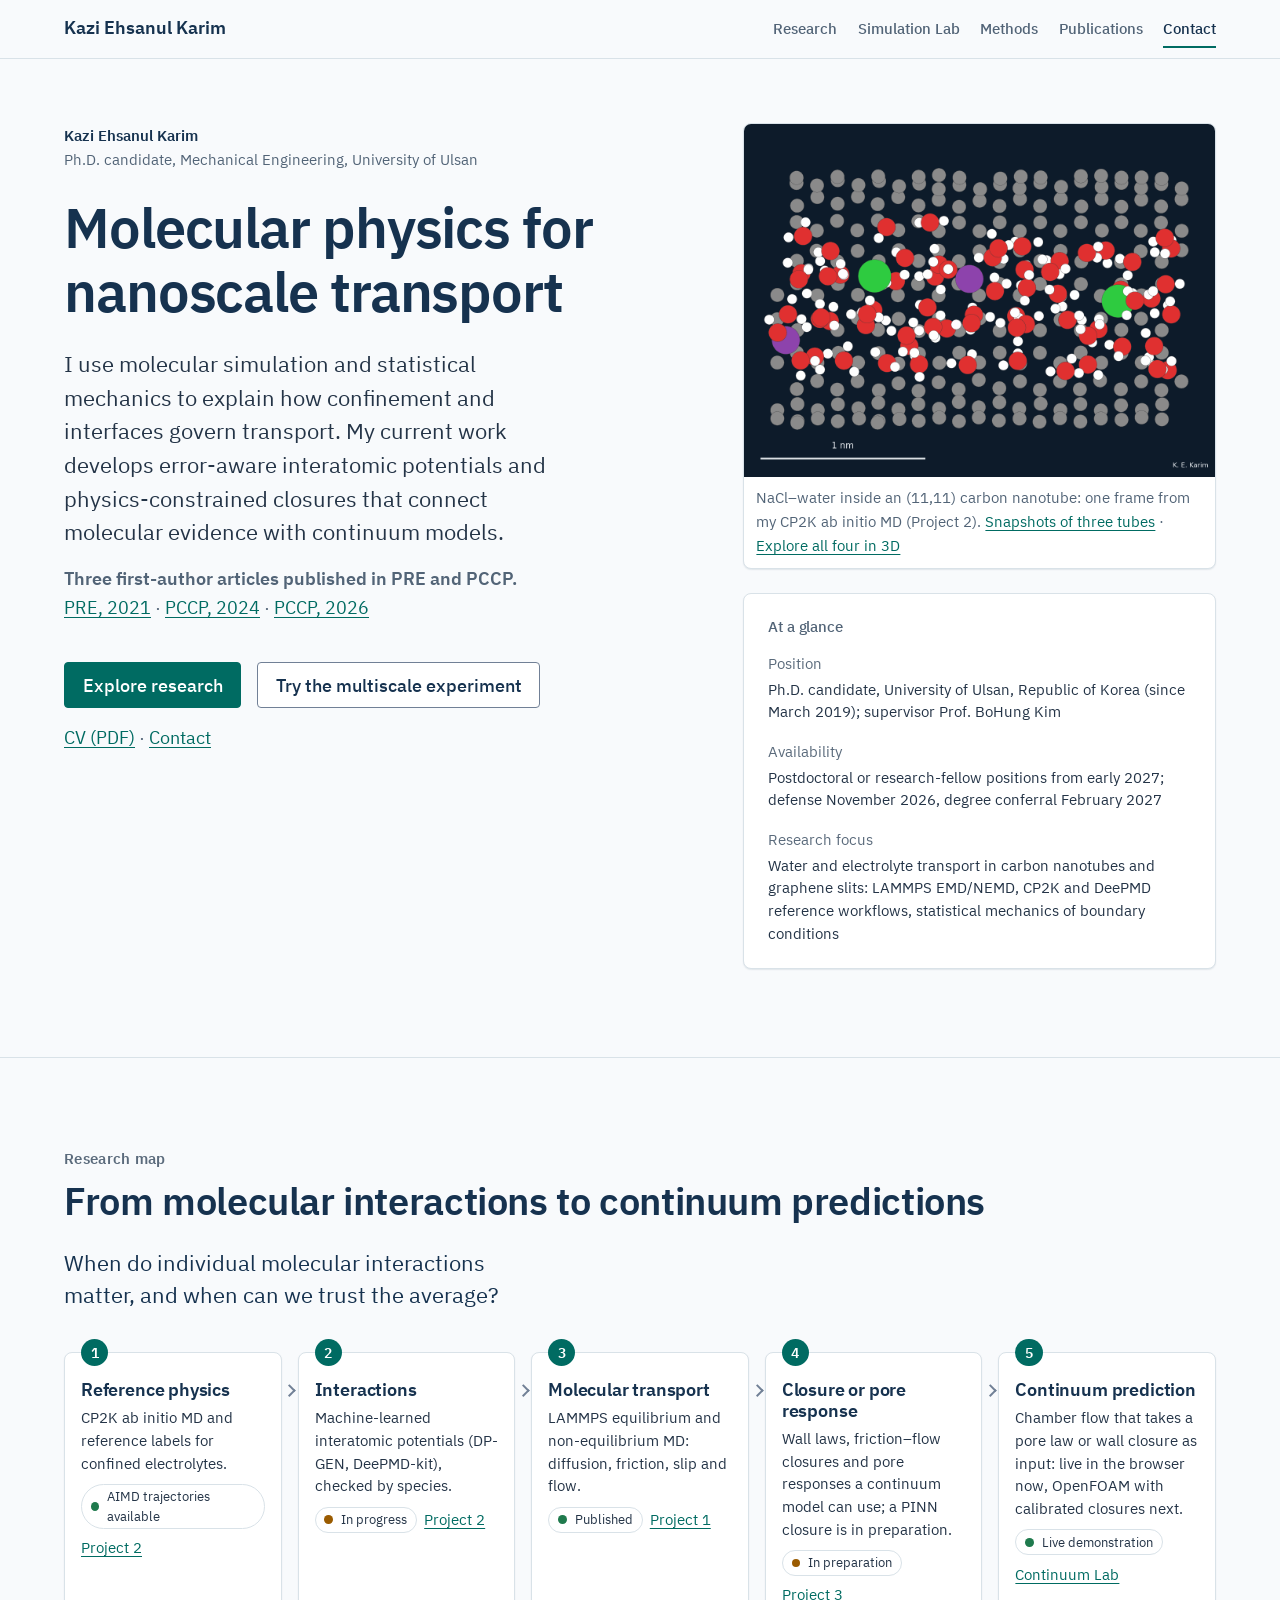
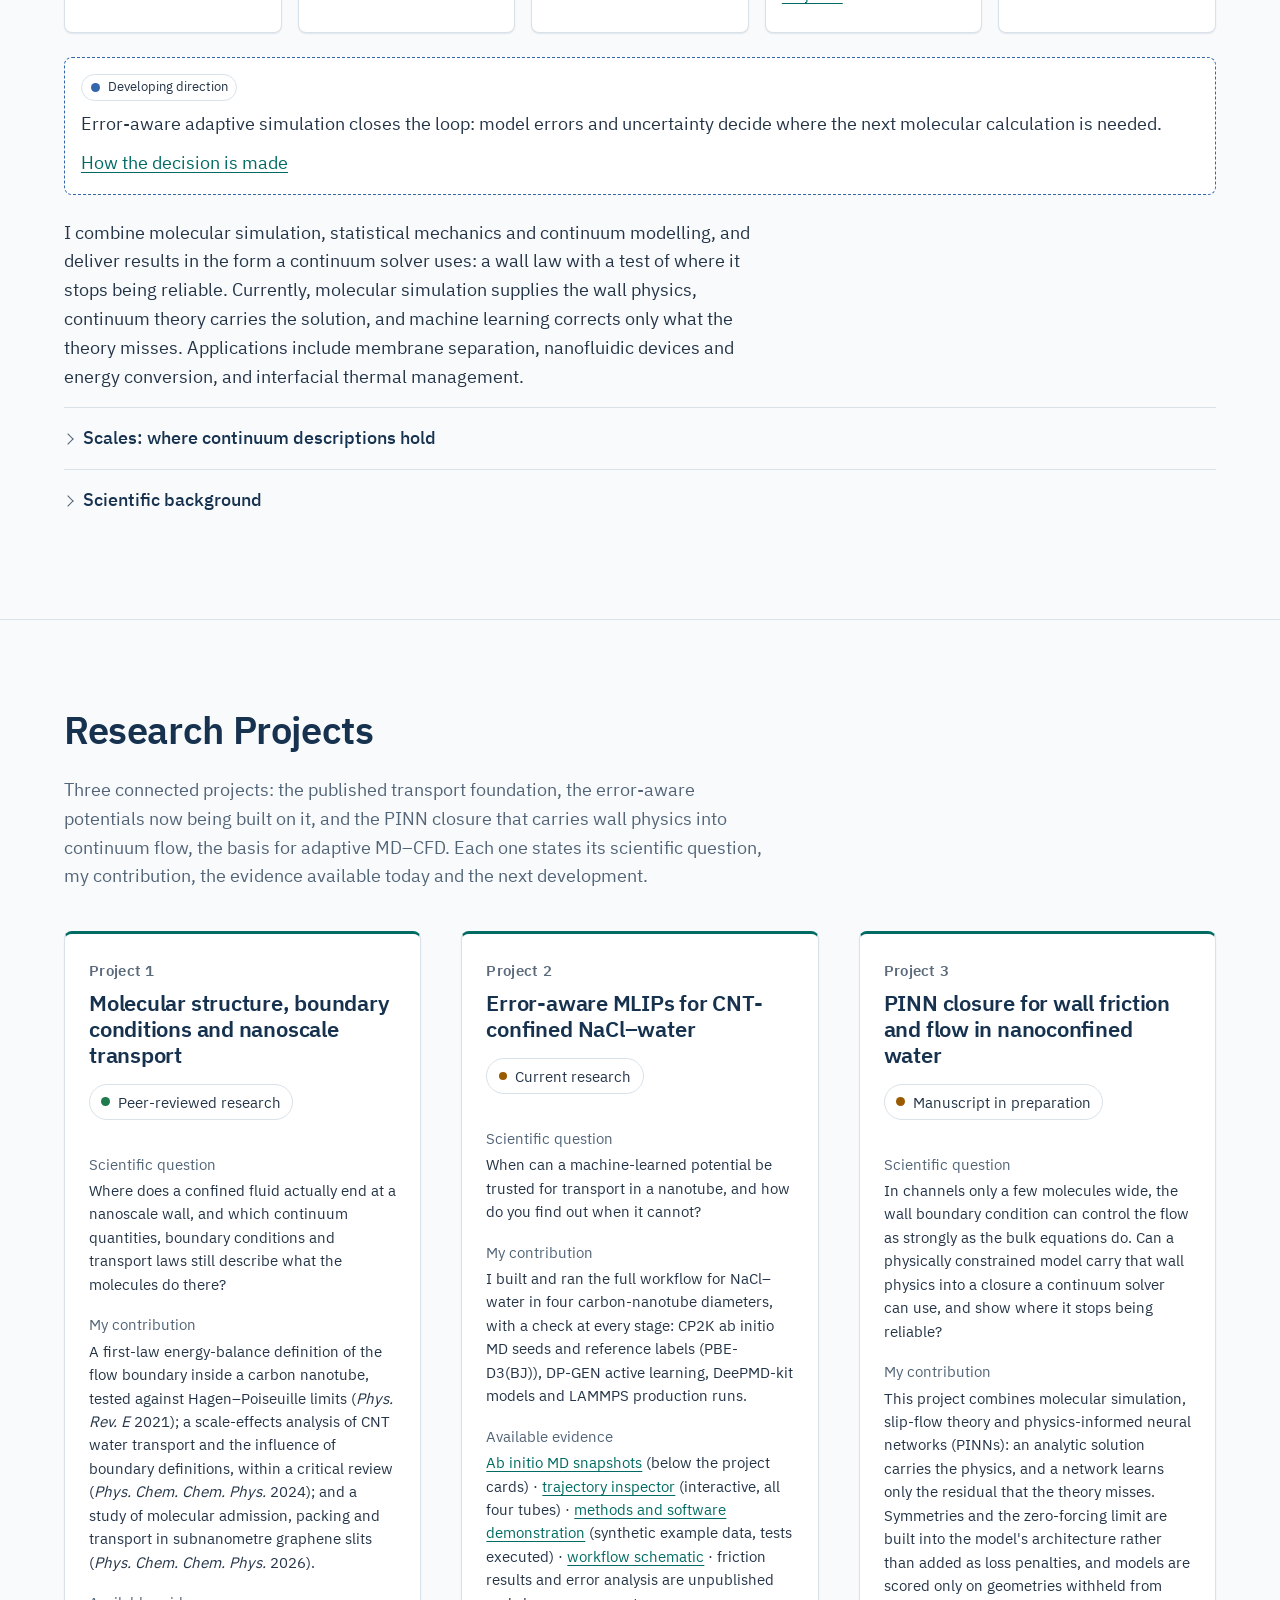
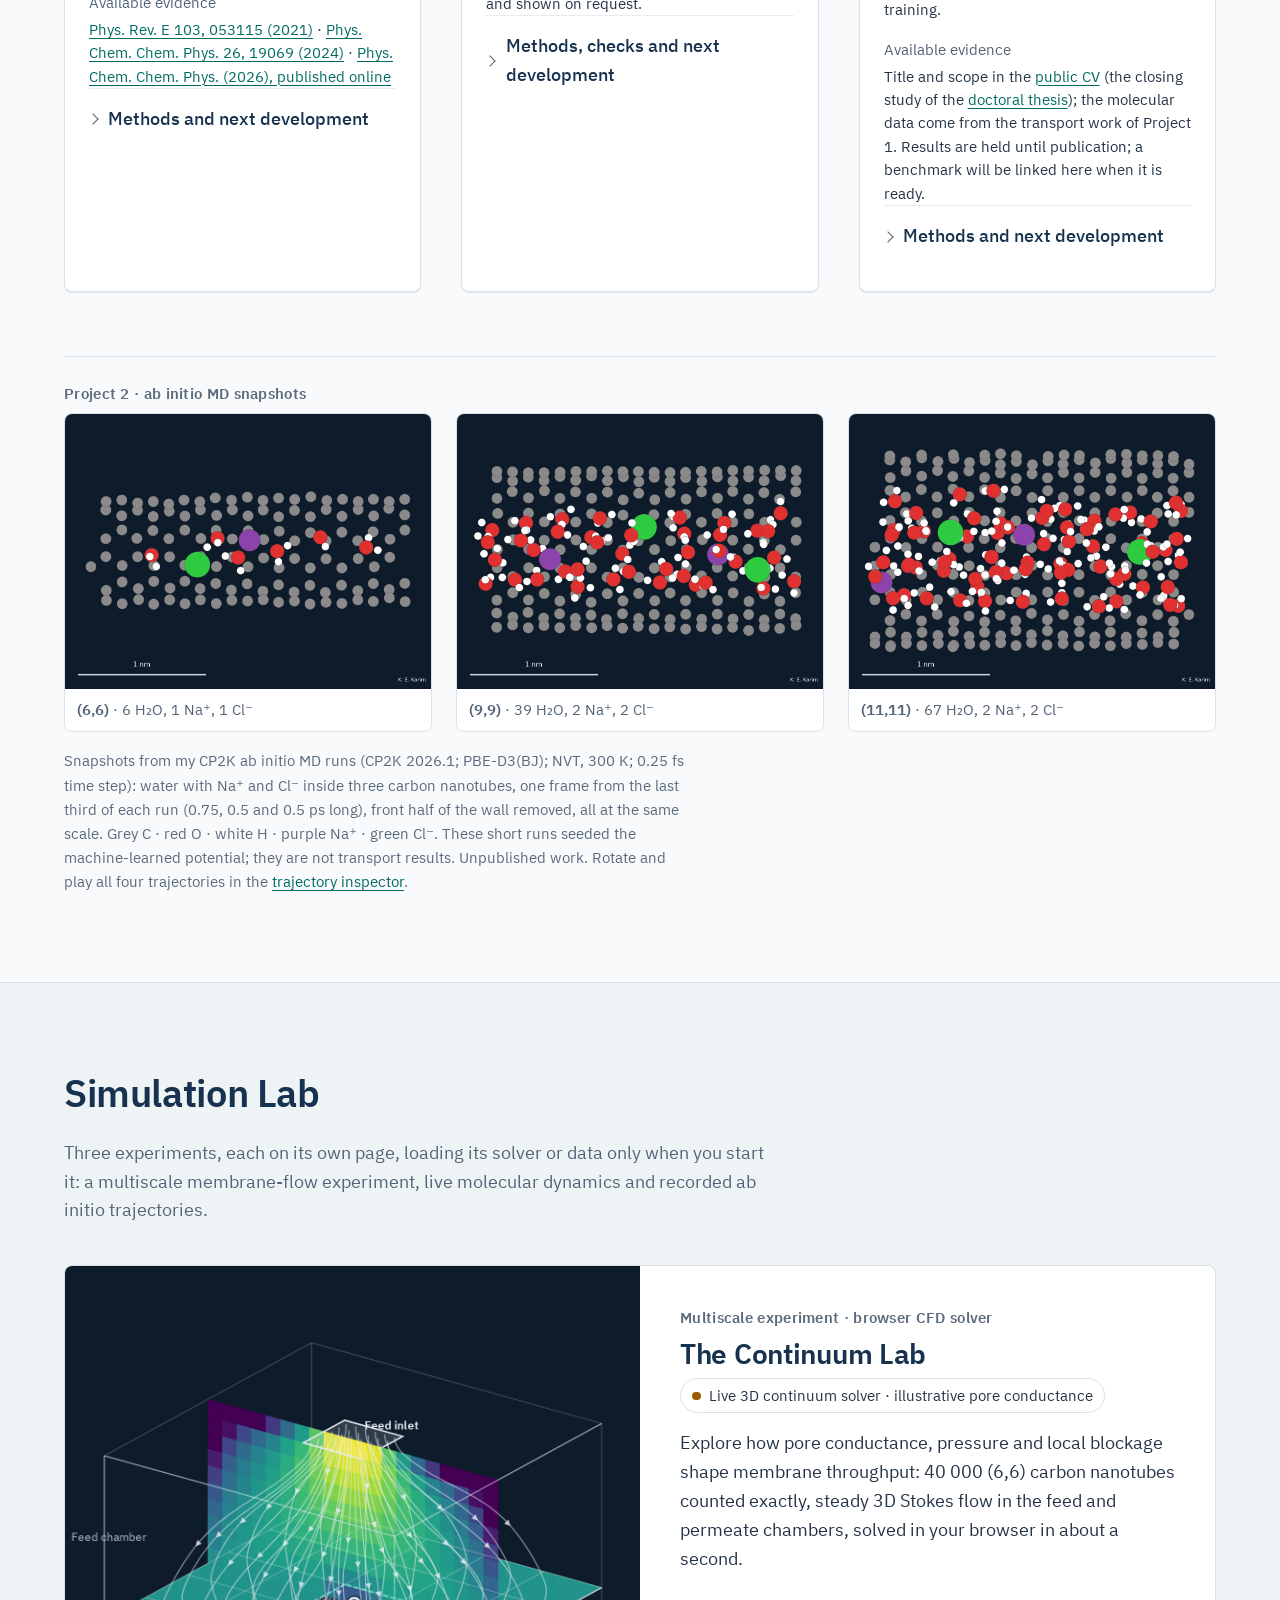
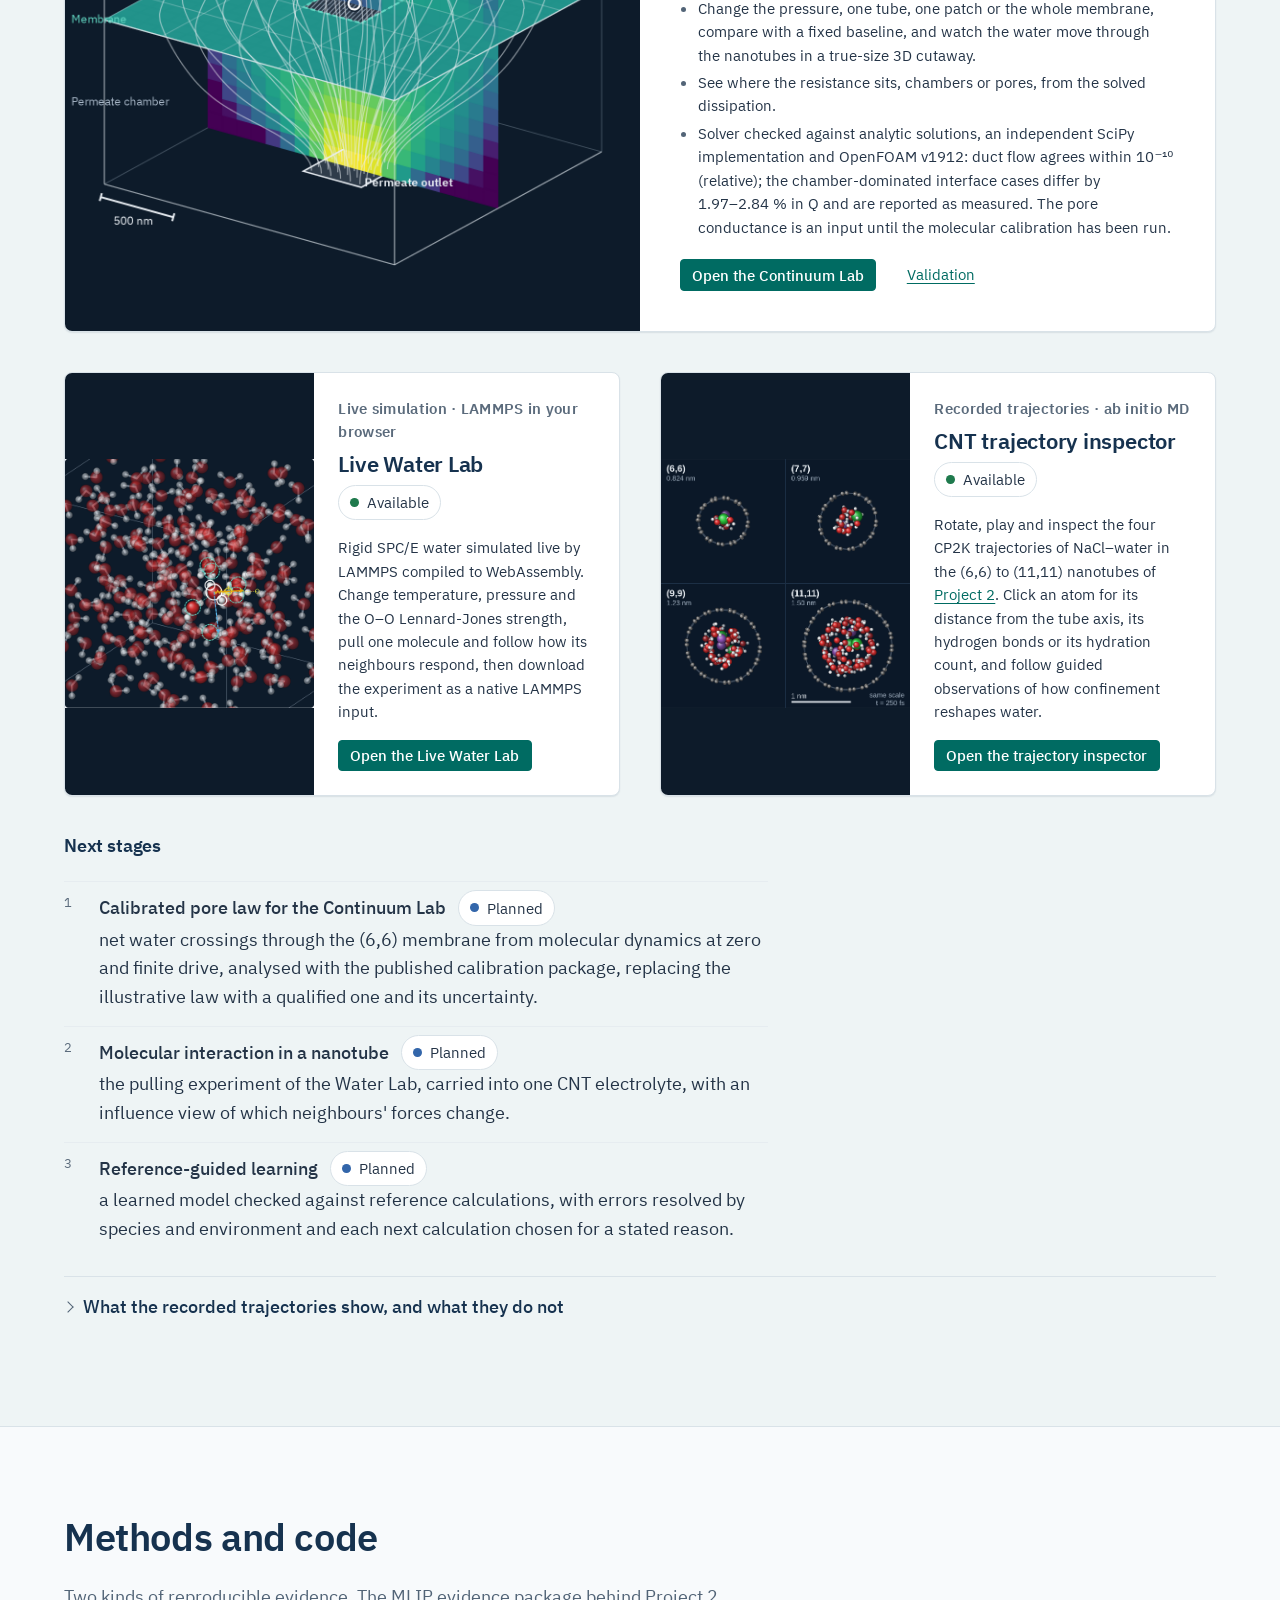
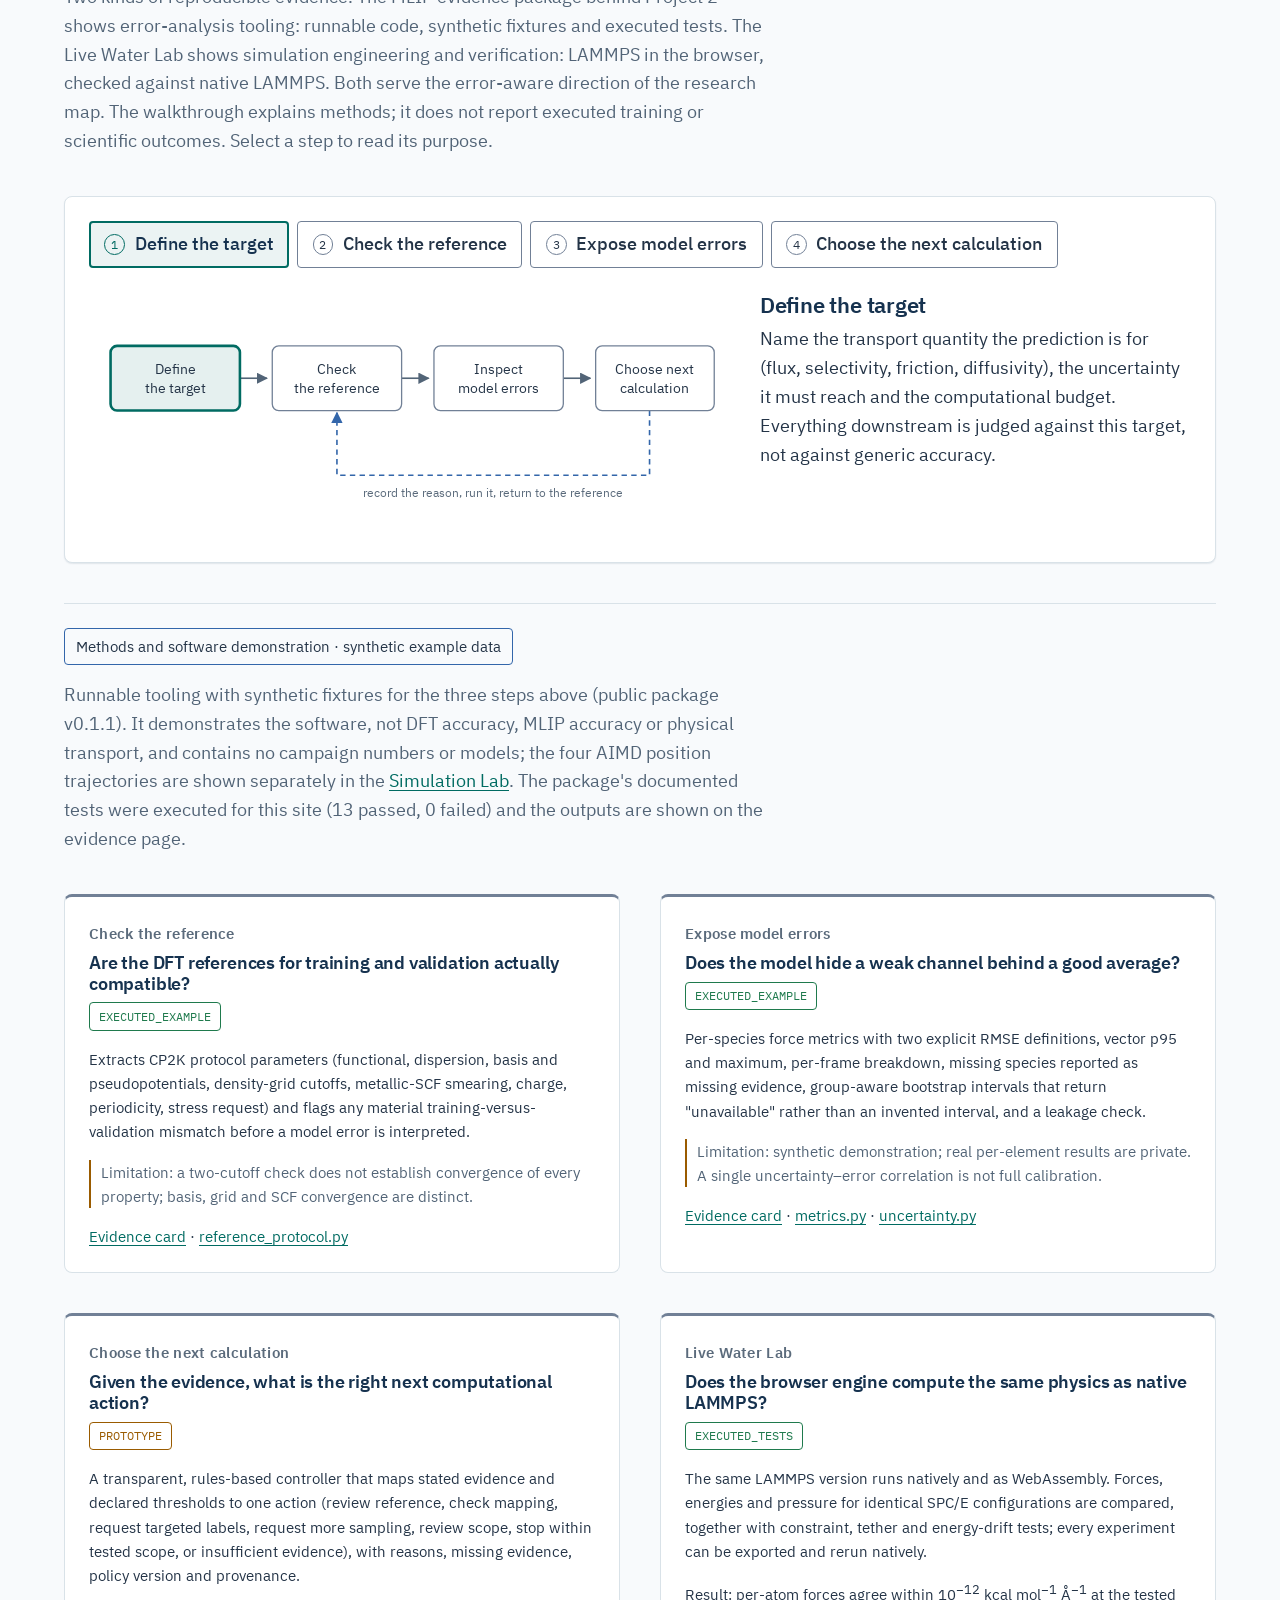
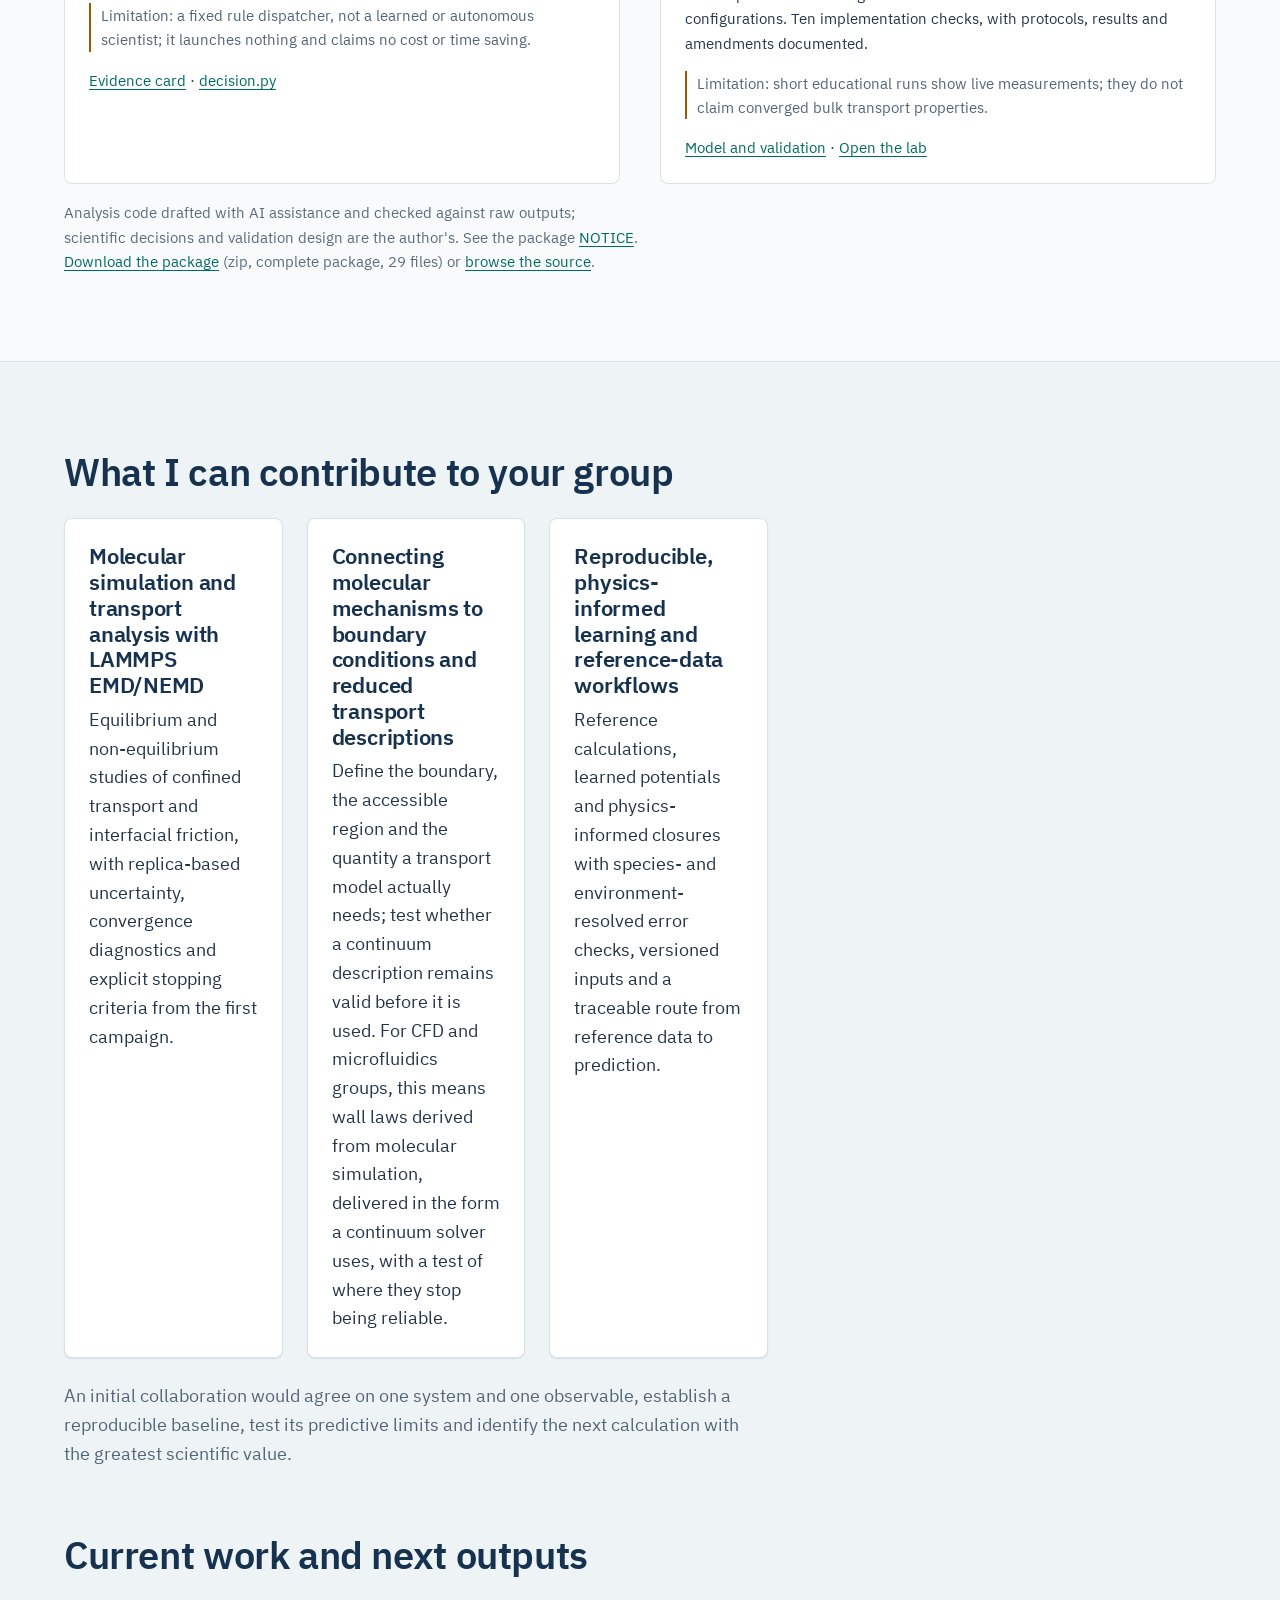
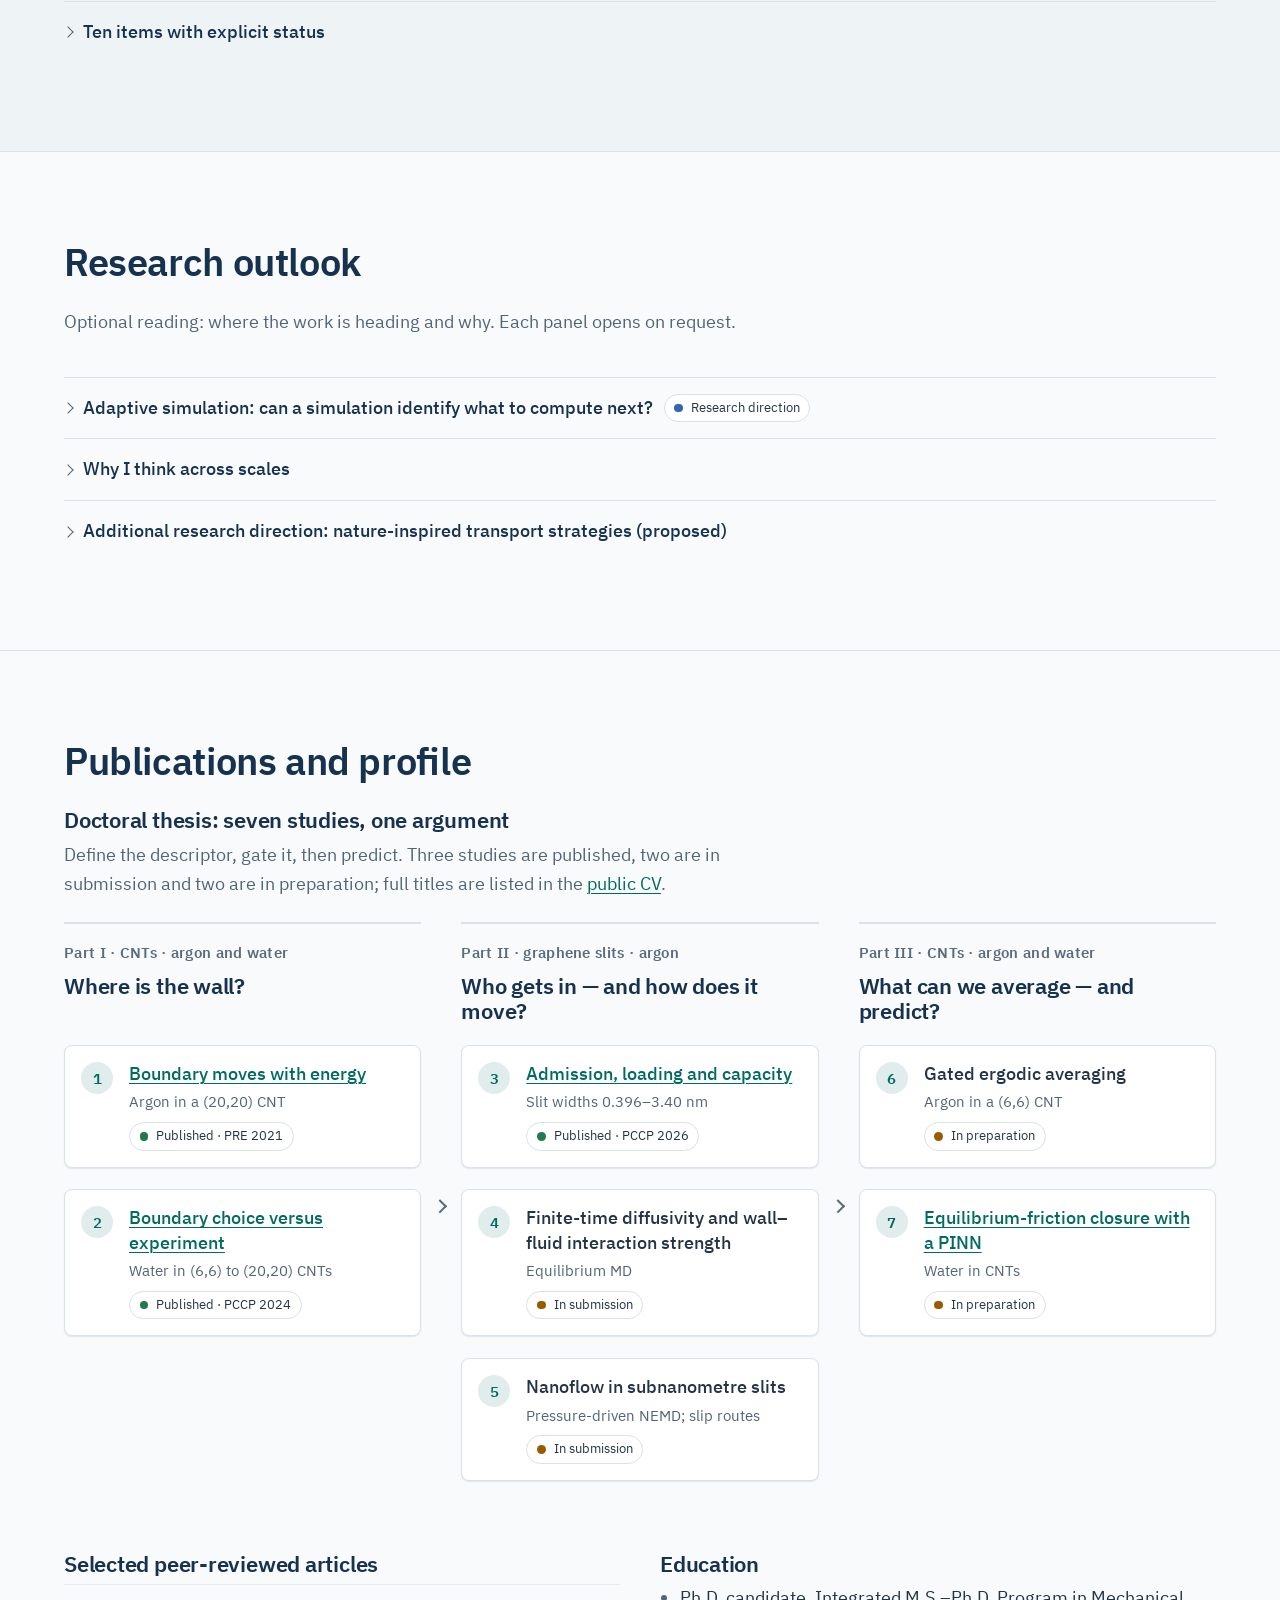
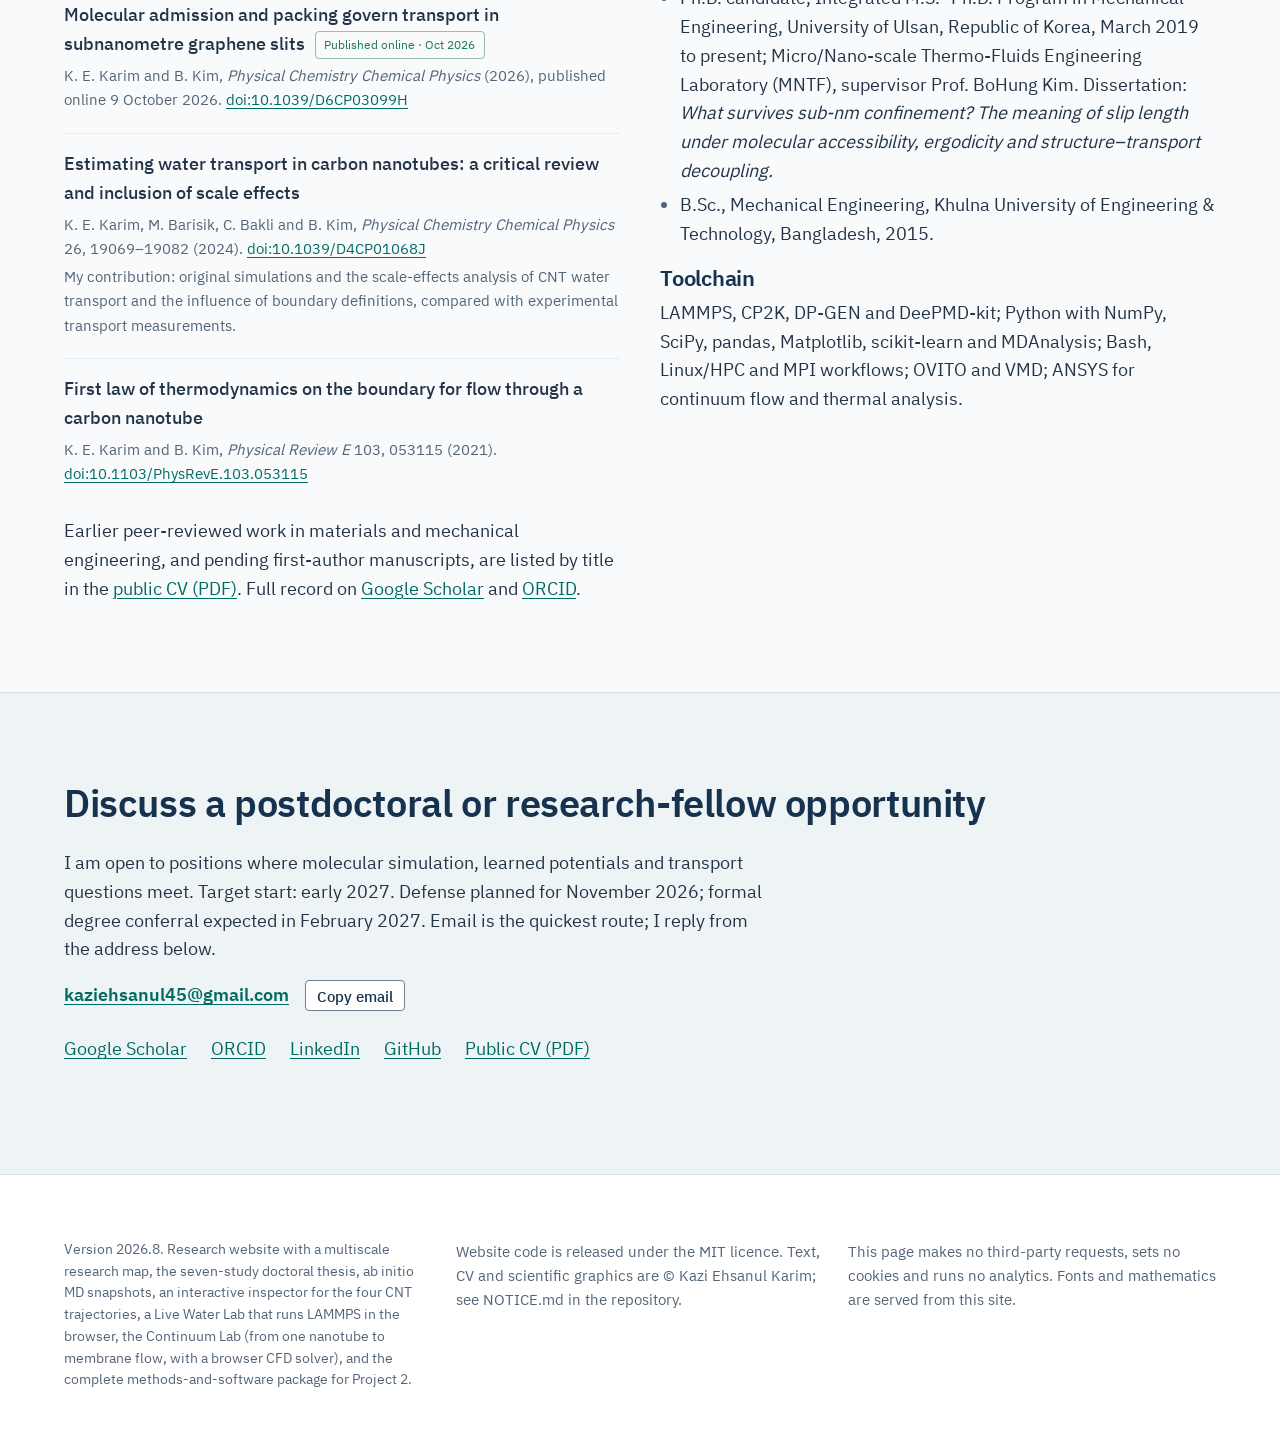
==== commit 8da3dc79: "Website 2026.8" ====
--- a/index.html
+++ b/index.html
@@ -69,7 +69,7 @@
       <p class="hero-name"><strong class="hero-person">Kazi Ehsanul Karim</strong><span class="hero-role">Ph.D. candidate, Mechanical Engineering, University of Ulsan</span></p>
       <h1>Molecular physics for nanoscale transport</h1>
       <p class="lede">I use molecular simulation and statistical mechanics to explain how confinement and interfaces govern transport. My current work develops error-aware interatomic potentials and physics-constrained closures that connect molecular evidence with continuum models.</p>
-      <p class="hero-evidence"><strong>Three first-author articles in PRE and PCCP: two published, one accepted.</strong><br><a href="https://doi.org/10.1103/PhysRevE.103.053115">PRE, 2021</a> · <a href="https://doi.org/10.1039/D4CP01068J">PCCP, 2024</a> · <a href="#paper-pccp-2026">PCCP, accepted 2026</a></p>
+      <p class="hero-evidence"><strong>Three first-author articles published in PRE and PCCP.</strong><br><a href="https://doi.org/10.1103/PhysRevE.103.053115">PRE, 2021</a> · <a href="https://doi.org/10.1039/D4CP01068J">PCCP, 2024</a> · <a href="https://doi.org/10.1039/D6CP03099H">PCCP, 2026</a></p>
       <div class="hero-actions">
         <a class="btn btn-primary" href="#research">Explore research</a>
         <a class="btn" href="lab/continuum/">Try the multiscale experiment</a>
@@ -186,14 +186,14 @@
           <dt>Scientific question</dt>
           <dd>Where does a confined fluid actually end at a nanoscale wall, and which continuum quantities, boundary conditions and transport laws still describe what the molecules do there?</dd>
           <dt>My contribution</dt>
-          <dd>A first-law energy-balance definition of the flow boundary inside a carbon nanotube, tested against Hagen–Poiseuille limits (<em>Phys. Rev. E</em> 2021); a scale-effects analysis of CNT water transport and the influence of boundary definitions, within a critical review (<em>Phys. Chem. Chem. Phys.</em> 2024); and a study of molecular admission, packing and transport in subnanometre graphene slits (<em>Phys. Chem. Chem. Phys.</em>, accepted 2026).</dd>
+          <dd>A first-law energy-balance definition of the flow boundary inside a carbon nanotube, tested against Hagen–Poiseuille limits (<em>Phys. Rev. E</em> 2021); a scale-effects analysis of CNT water transport and the influence of boundary definitions, within a critical review (<em>Phys. Chem. Chem. Phys.</em> 2024); and a study of molecular admission, packing and transport in subnanometre graphene slits (<em>Phys. Chem. Chem. Phys.</em> 2026).</dd>
           <dt>Available evidence</dt>
-          <dd><a href="https://doi.org/10.1103/PhysRevE.103.053115">Phys. Rev. E 103, 053115 (2021)</a> · <a href="https://doi.org/10.1039/D4CP01068J">Phys. Chem. Chem. Phys. 26, 19069 (2024)</a> · <a href="#paper-pccp-2026">Phys. Chem. Chem. Phys., accepted (2026)</a></dd>
+          <dd><a href="https://doi.org/10.1103/PhysRevE.103.053115">Phys. Rev. E 103, 053115 (2021)</a> · <a href="https://doi.org/10.1039/D4CP01068J">Phys. Chem. Chem. Phys. 26, 19069 (2024)</a> · <a href="https://doi.org/10.1039/D6CP03099H">Phys. Chem. Chem. Phys. (2026), published online</a></dd>
         </dl>
         <details class="disclosure">
           <summary>Methods and next development</summary>
           <div class="disclosure-body">
-            <p>In <em>Physical Review E</em> (2021) I developed a first-law energy-balance analysis that locates the flow boundary for a simple liquid inside a single-walled carbon nanotube from non-equilibrium and equilibrium molecular dynamics, and tested the resulting boundary against Hagen–Poiseuille limits under controlled wall–fluid interaction. In <em>Physical Chemistry Chemical Physics</em> (2024) I led a critical review of experimental and simulation estimates of water transport in carbon nanotubes and a scale-effects analysis of how boundary definitions enter Hagen–Poiseuille-type estimates. In <em>Physical Chemistry Chemical Physics</em> (accepted, 2026) I examined how molecular admission and packing govern transport in subnanometre graphene slits.</p>
+            <p>In <em>Physical Review E</em> (2021) I developed a first-law energy-balance analysis that locates the flow boundary for a simple liquid inside a single-walled carbon nanotube from non-equilibrium and equilibrium molecular dynamics, and tested the resulting boundary against Hagen–Poiseuille limits under controlled wall–fluid interaction. In <em>Physical Chemistry Chemical Physics</em> (2024) I led a critical review of experimental and simulation estimates of water transport in carbon nanotubes, with original simulations and a scale-effects analysis of how boundary definitions enter Hagen–Poiseuille-type estimates. In <em>Physical Chemistry Chemical Physics</em> (2026) I examined how molecular admission and packing govern transport in subnanometre graphene slits.</p>
             <p><strong>Next development.</strong> Two further manuscripts from this work are in submission: one on finite-time diffusivity and wall–fluid interaction strength, one on hydraulic resistance and the limits of Navier-slip transferability in graphene nanoslits. The <a href="#thesis">seven studies of the doctoral thesis</a> are summarised under Publications, with full titles in the public CV.</p>
           </div>
         </details>
@@ -283,7 +283,7 @@
         <p><span class="status">Live 3D continuum solver · illustrative pore conductance</span></p>
         <p class="lab-lead">Explore how pore conductance, pressure and local blockage shape membrane throughput: 40 000 (6,6) carbon nanotubes counted exactly, steady 3D Stokes flow in the feed and permeate chambers, solved in your browser in about a second.</p>
         <ul class="lab-points">
-          <li>Change the pressure, one tube, one patch or the whole membrane, and compare with a fixed baseline.</li>
+          <li>Change the pressure, one tube, one patch or the whole membrane, compare with a fixed baseline, and watch the water move through the nanotubes in a true-size 3D cutaway.</li>
           <li>See where the resistance sits, chambers or pores, from the solved dissipation.</li>
           <li>Solver checked against analytic solutions, an independent SciPy implementation and OpenFOAM v1912: duct flow agrees within 10⁻¹⁰ (relative); the chamber-dominated interface cases differ by 1.97–⁠2.84 % in Q and are reported as measured. The pore conductance is an input until the molecular calibration has been run.</li>
         </ul>
@@ -636,7 +636,7 @@
     <h2>Publications and profile</h2>
     <div class="thesis" id="thesis">
       <h3>Doctoral thesis: seven studies, one argument</h3>
-      <p class="thesis-lead">Define the descriptor, gate it, then predict. Three studies are published or accepted, two are in submission and two are in preparation; full titles are listed in the <a href="assets/cv/Kazi_Ehsanul_Karim_CV.pdf" download>public CV</a>.</p>
+      <p class="thesis-lead">Define the descriptor, gate it, then predict. Three studies are published, two are in submission and two are in preparation; full titles are listed in the <a href="assets/cv/Kazi_Ehsanul_Karim_CV.pdf" download>public CV</a>.</p>
       <div class="thesis-parts">
         <div class="thesis-part">
           <p class="project-kicker">Part I · CNTs · argon and water</p>
@@ -650,7 +650,7 @@
           <p class="project-kicker">Part II · graphene slits · argon</p>
           <h4>Who gets in — and how does it move?</h4>
           <ol class="thesis-studies" start="3">
-            <li><span class="thesis-num">3</span><div><b><a href="#paper-pccp-2026">Admission, loading and capacity</a></b><span class="thesis-sys">Slit widths 0.396–3.40 nm</span><span class="status status-live">Accepted · PCCP 2026</span></div></li>
+            <li><span class="thesis-num">3</span><div><b><a href="#paper-pccp-2026">Admission, loading and capacity</a></b><span class="thesis-sys">Slit widths 0.396–3.40 nm</span><span class="status status-live">Published · PCCP 2026</span></div></li>
             <li><span class="thesis-num">4</span><div><b>Finite-time diffusivity and wall–fluid interaction strength</b><span class="thesis-sys">Equilibrium MD</span><span class="status">In submission</span></div></li>
             <li><span class="thesis-num">5</span><div><b>Nanoflow in subnanometre slits</b><span class="thesis-sys">Pressure-driven NEMD; slip routes</span><span class="status">In submission</span></div></li>
           </ol>
@@ -668,10 +668,10 @@
 
     <div class="grid-2">
       <div>
-        <h3>Selected peer-reviewed articles — published and accepted</h3>
+        <h3>Selected peer-reviewed articles</h3>
         <ul class="pubs">
-          <li id="paper-pccp-2026"><span class="title">Molecular admission and packing govern transport in subnanometre graphene slits</span> <span class="badge badge-pub">Accepted in PCCP · 2026</span><span class="meta">K. E. Karim and B. Kim, <em>Physical Chemistry Chemical Physics</em>, accepted for publication (2026).</span></li>
-          <li><span class="title">Estimating water transport in carbon nanotubes: a critical review and inclusion of scale effects</span><span class="meta">K. E. Karim, M. Barisik, C. Bakli and B. Kim, <em>Physical Chemistry Chemical Physics</em> 26, 19069–19082 (2024). <a href="https://doi.org/10.1039/D4CP01068J">doi:10.1039/D4CP01068J</a></span><span class="meta pub-contrib">My contribution: scale-effects analysis of CNT water transport and the influence of boundary definitions.</span></li>
+          <li id="paper-pccp-2026"><span class="title">Molecular admission and packing govern transport in subnanometre graphene slits</span> <span class="badge badge-pub">Published online · Oct 2026</span><span class="meta">K. E. Karim and B. Kim, <em>Physical Chemistry Chemical Physics</em> (2026), published online 9 October 2026. <a href="https://doi.org/10.1039/D6CP03099H">doi:10.1039/D6CP03099H</a></span></li>
+          <li><span class="title">Estimating water transport in carbon nanotubes: a critical review and inclusion of scale effects</span><span class="meta">K. E. Karim, M. Barisik, C. Bakli and B. Kim, <em>Physical Chemistry Chemical Physics</em> 26, 19069–19082 (2024). <a href="https://doi.org/10.1039/D4CP01068J">doi:10.1039/D4CP01068J</a></span><span class="meta pub-contrib">My contribution: original simulations and the scale-effects analysis of CNT water transport and the influence of boundary definitions, compared with experimental transport measurements.</span></li>
           <li><span class="title">First law of thermodynamics on the boundary for flow through a carbon nanotube</span><span class="meta">K. E. Karim and B. Kim, <em>Physical Review E</em> 103, 053115 (2021). <a href="https://doi.org/10.1103/PhysRevE.103.053115">doi:10.1103/PhysRevE.103.053115</a></span></li>
         </ul>
         <p style="margin-top: var(--space-2)">Earlier peer-reviewed work in materials and mechanical engineering, and pending first-author manuscripts, are listed by title in the <a href="assets/cv/Kazi_Ehsanul_Karim_CV.pdf" download>public CV (PDF)</a>. Full record on <a href="https://scholar.google.com/citations?user=jRhIY3UAAAAJ">Google Scholar</a> and <a href="https://orcid.org/0000-0003-0627-3002">ORCID</a>.</p>
@@ -714,7 +714,7 @@
 <footer class="site-footer">
   <div class="container footer-grid">
     <div>
-      <p class="version">Version 2026.6. Research website with a multiscale research map, the seven-study doctoral thesis, ab initio MD snapshots, an interactive inspector for the four CNT trajectories, a Live Water Lab that runs LAMMPS in the browser, the Continuum Lab (from one nanotube to membrane flow, with a browser CFD solver), and the complete methods-and-software package for Project 2.</p>
+      <p class="version">Version 2026.8. Research website with a multiscale research map, the seven-study doctoral thesis, ab initio MD snapshots, an interactive inspector for the four CNT trajectories, a Live Water Lab that runs LAMMPS in the browser, the Continuum Lab (from one nanotube to membrane flow, with a browser CFD solver), and the complete methods-and-software package for Project 2.</p>
     </div>
     <div>
       <p>Website code is released under the MIT licence. Text, CV and scientific graphics are © Kazi Ehsanul Karim; see NOTICE.md in the repository.</p>
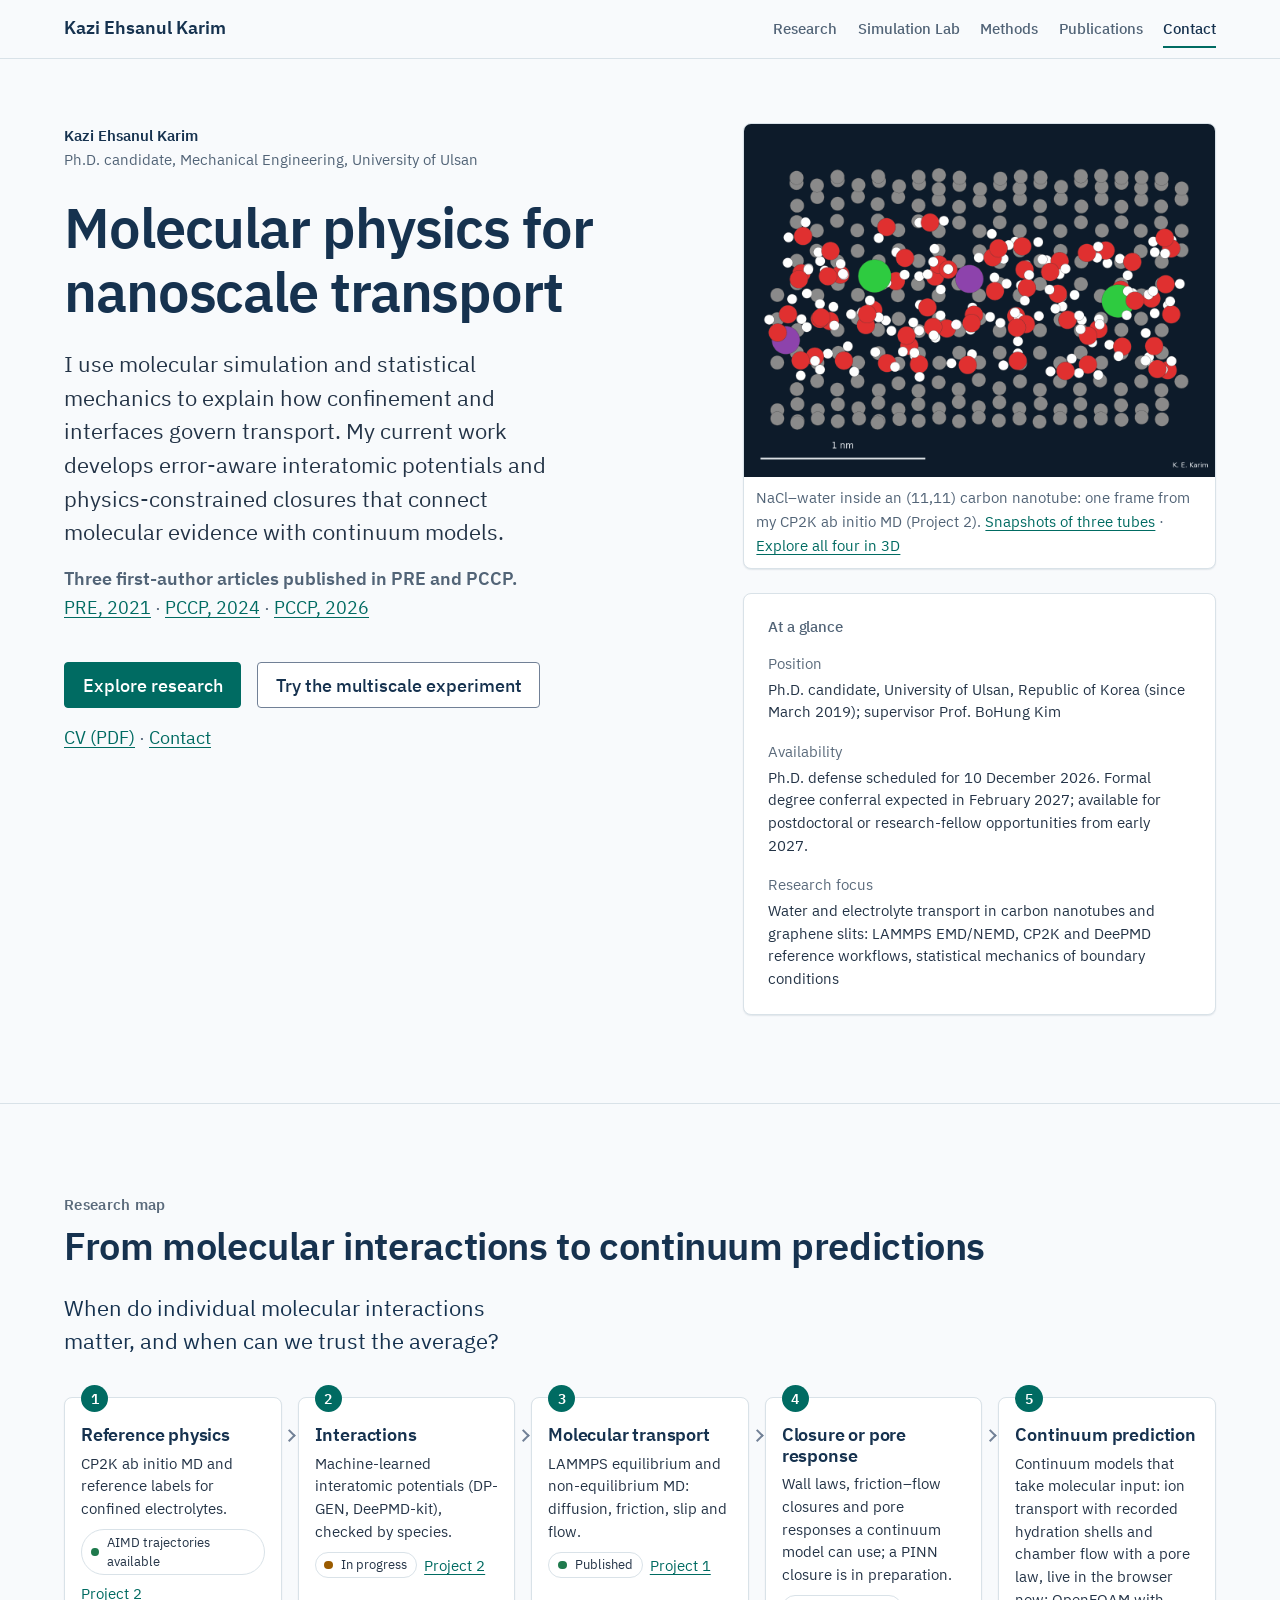
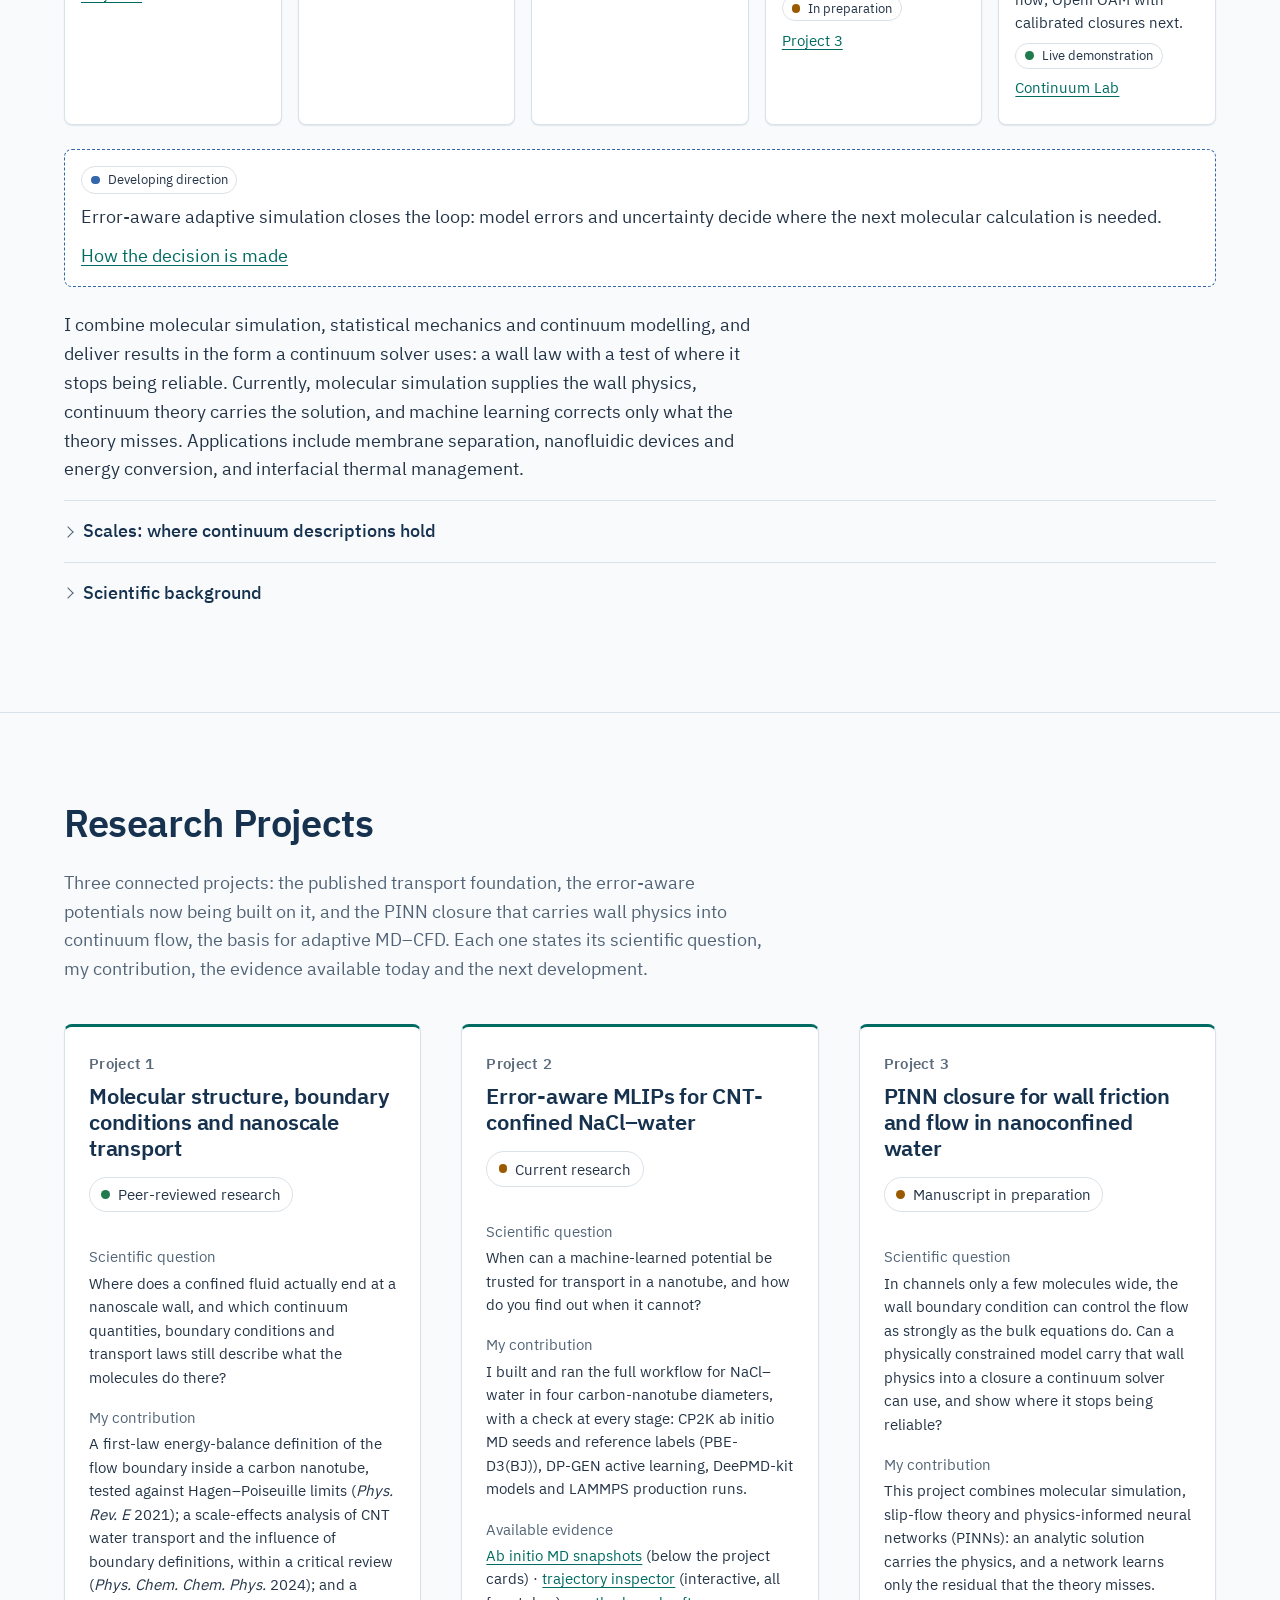
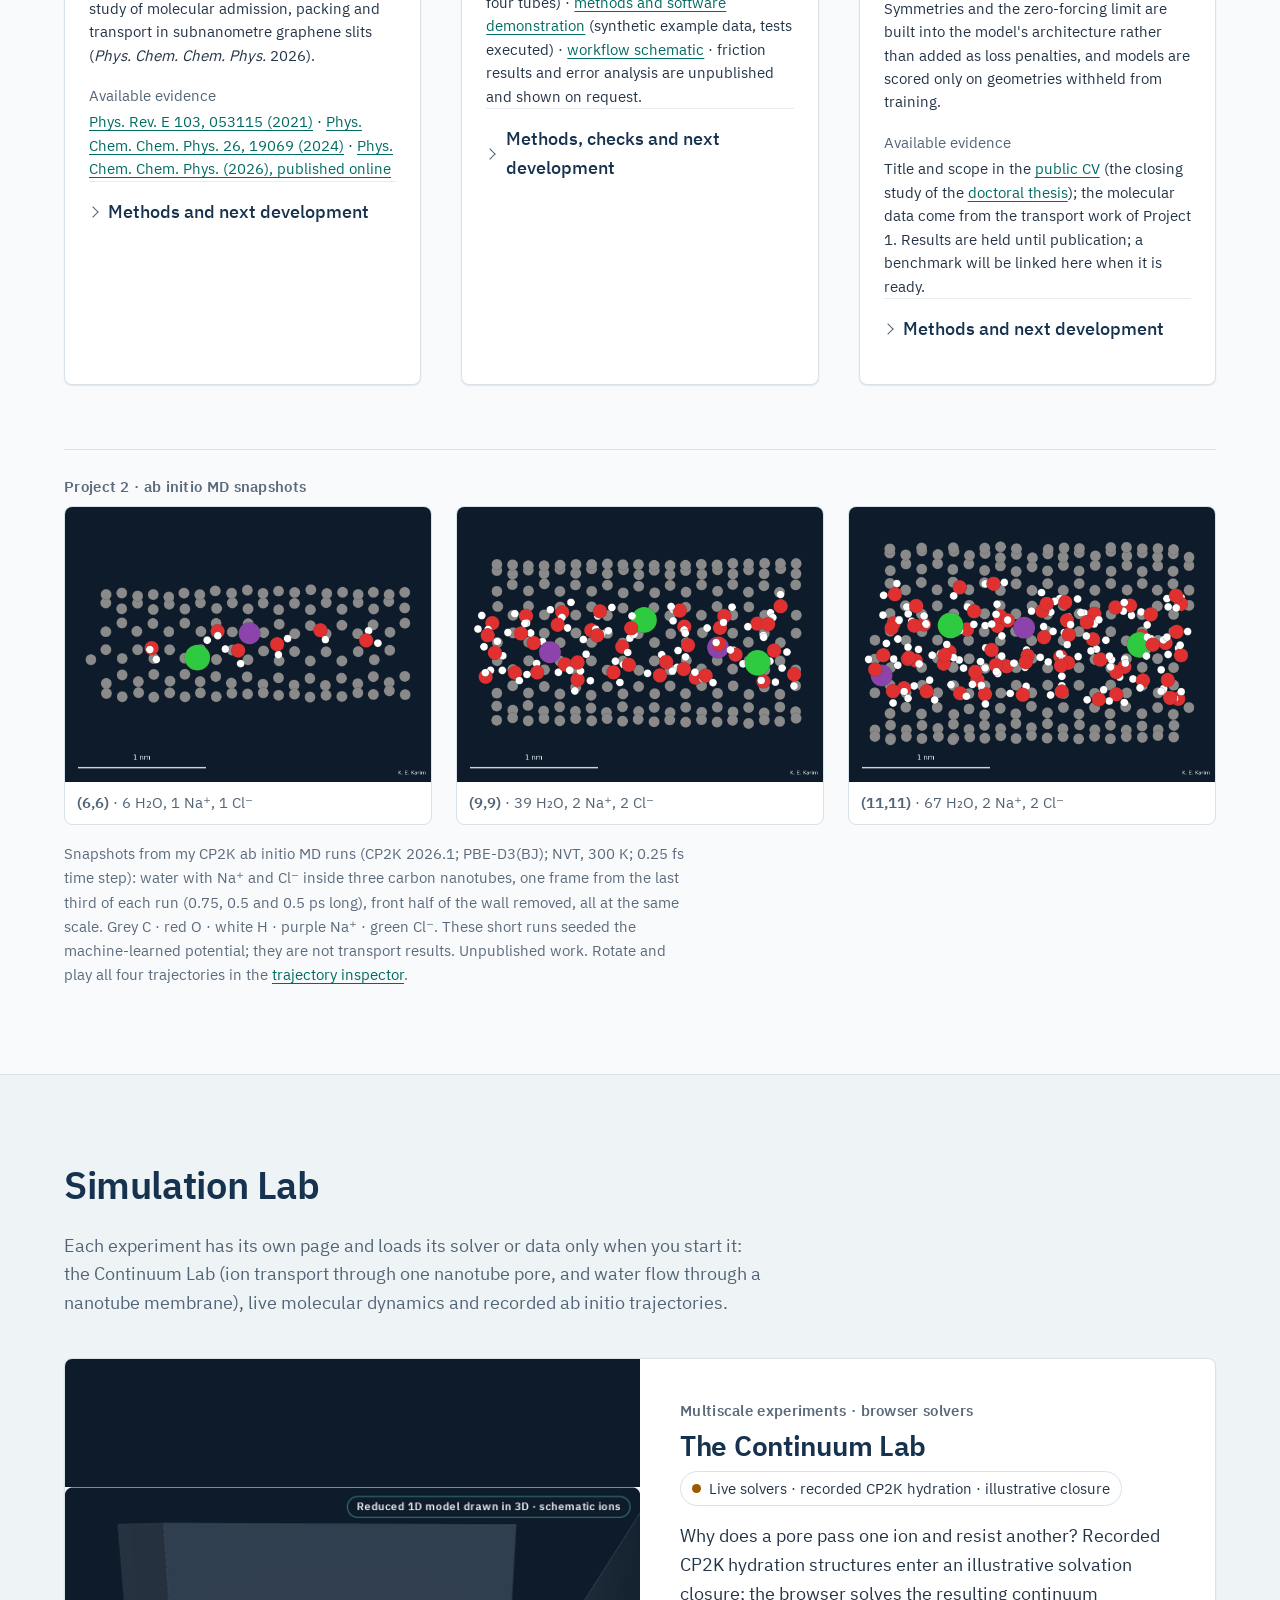
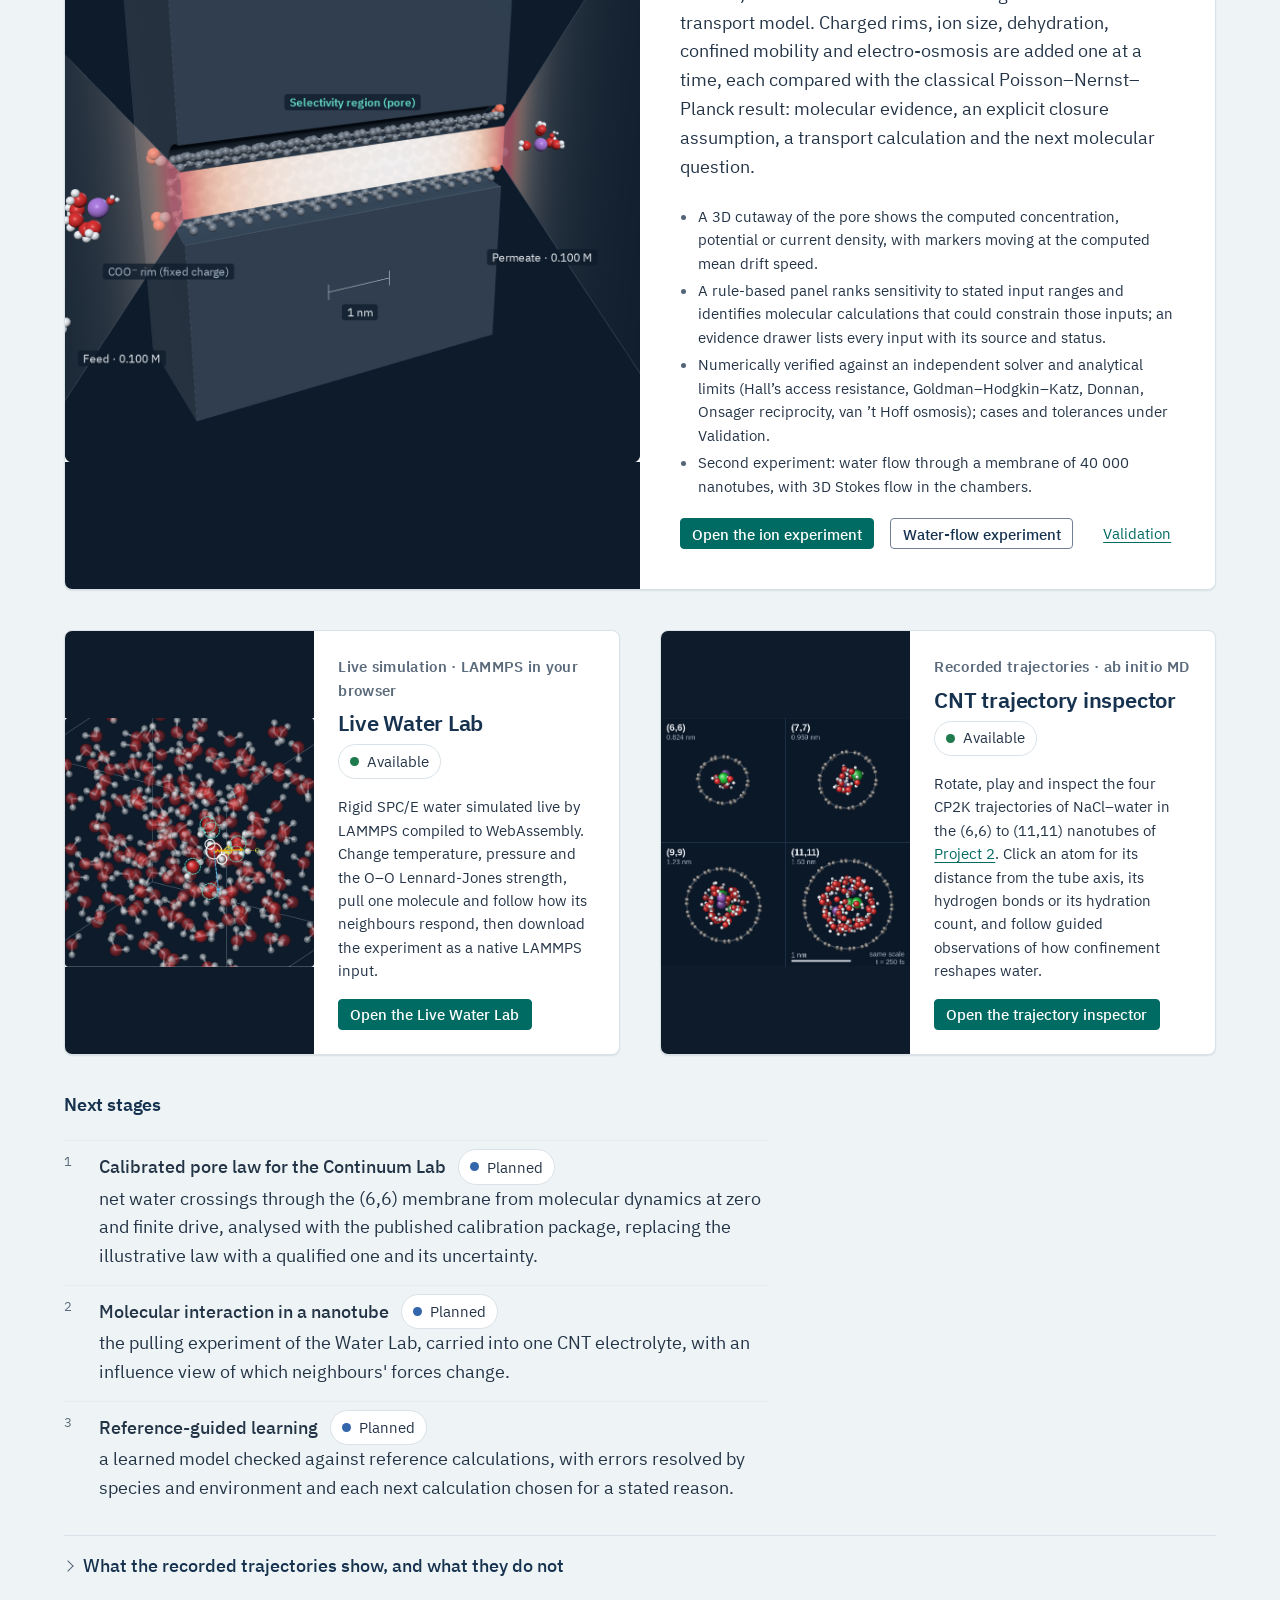
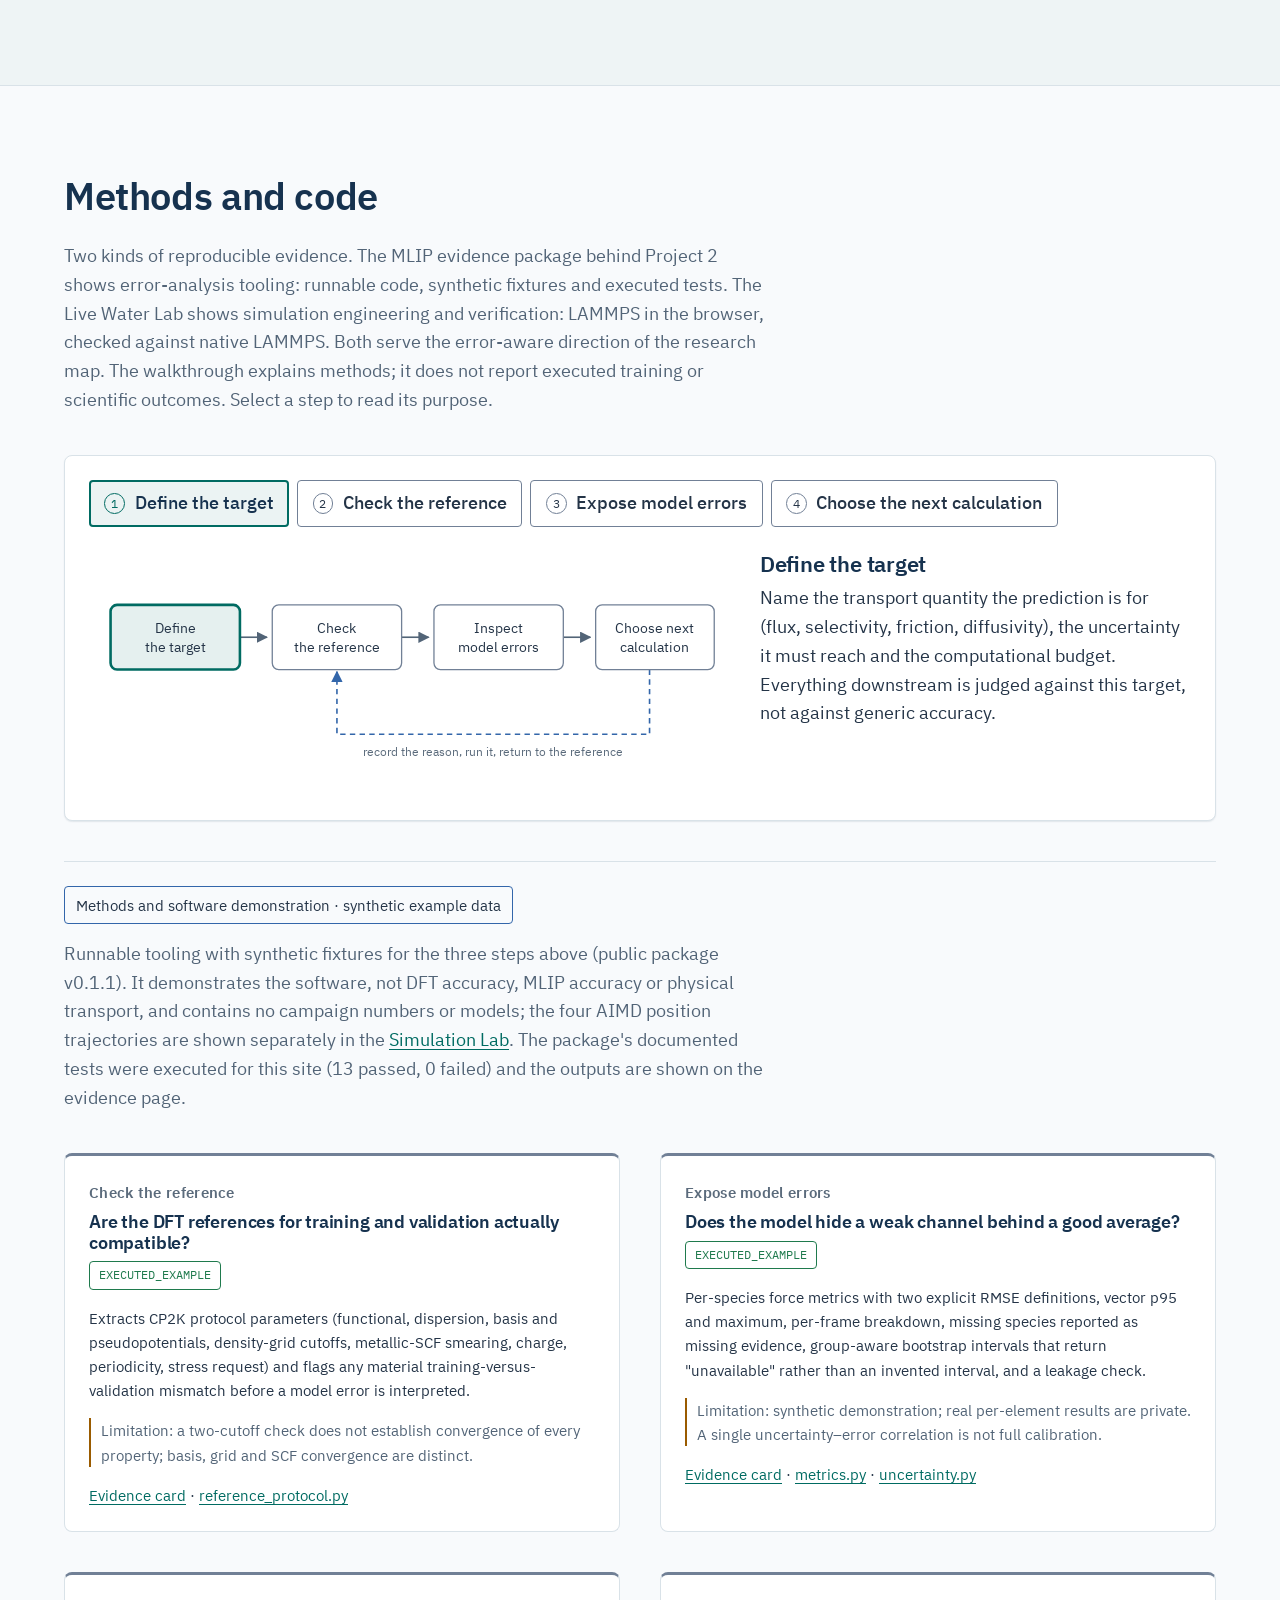
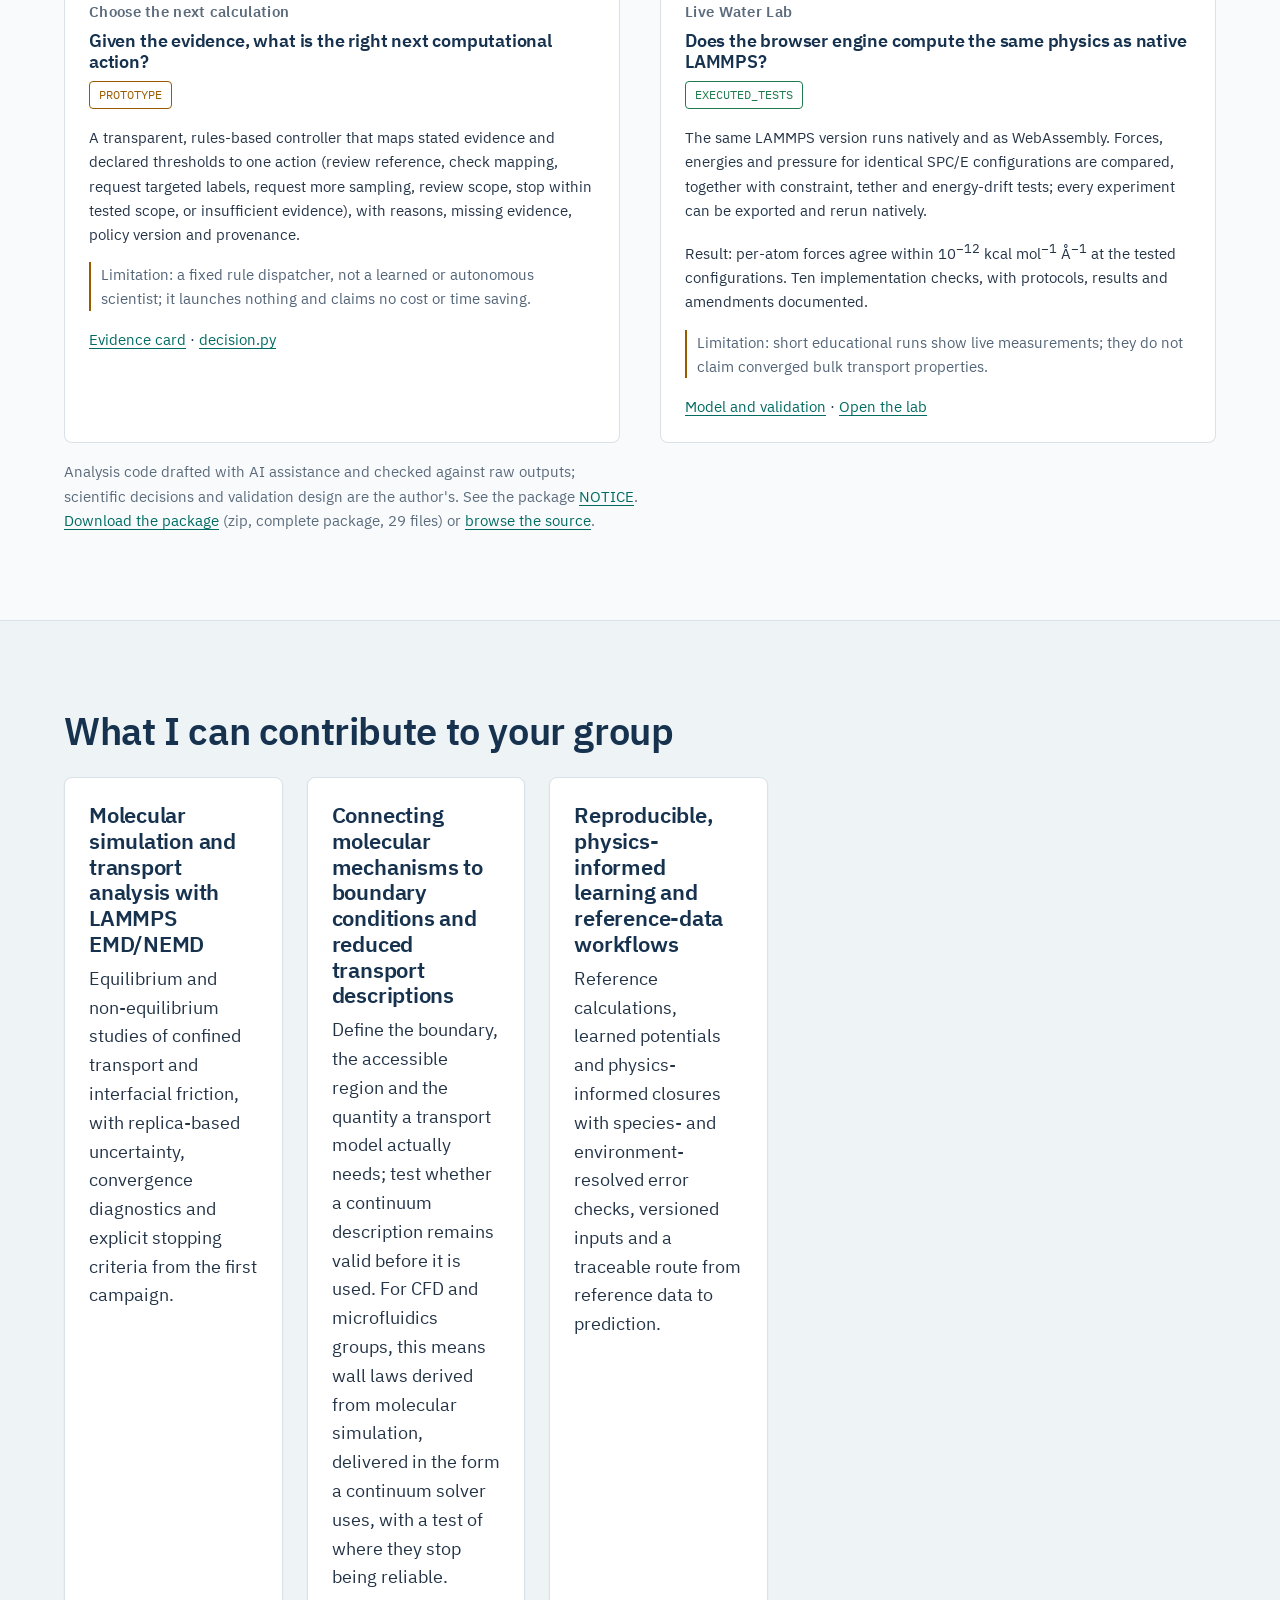
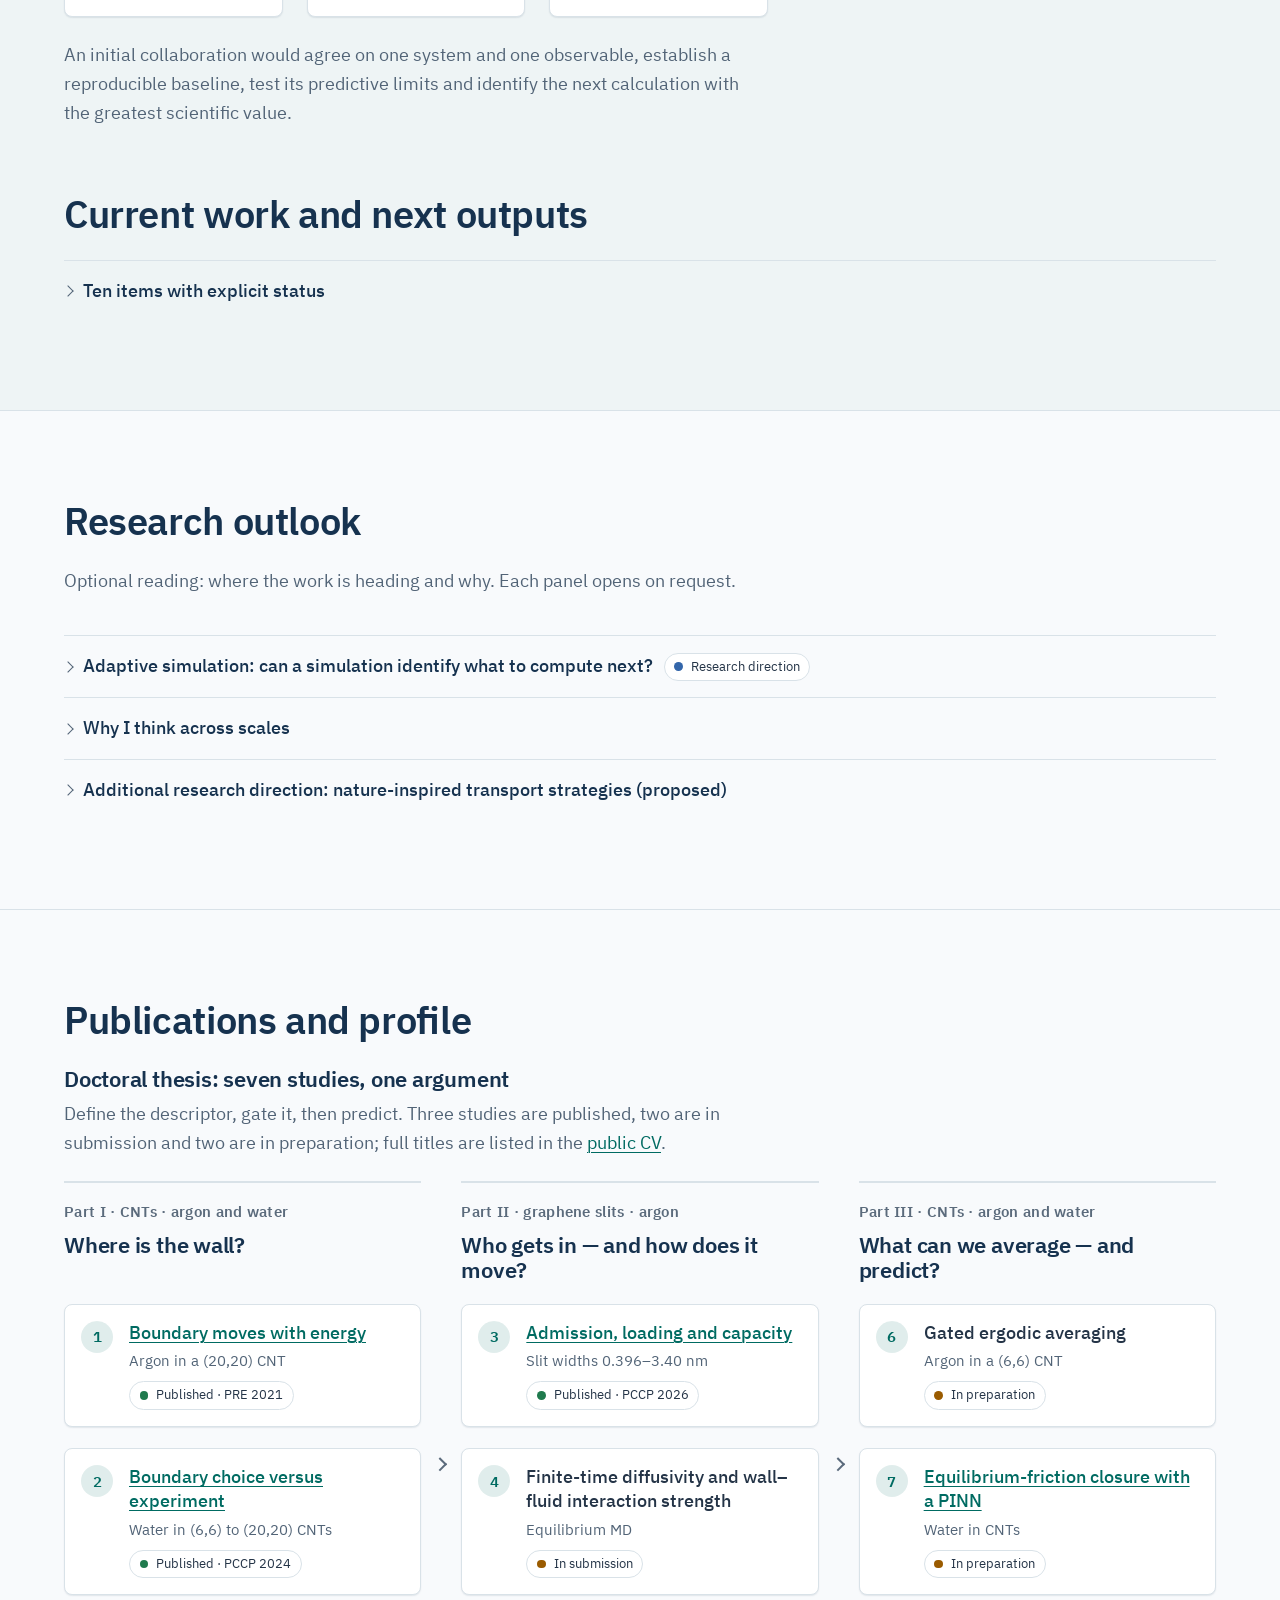
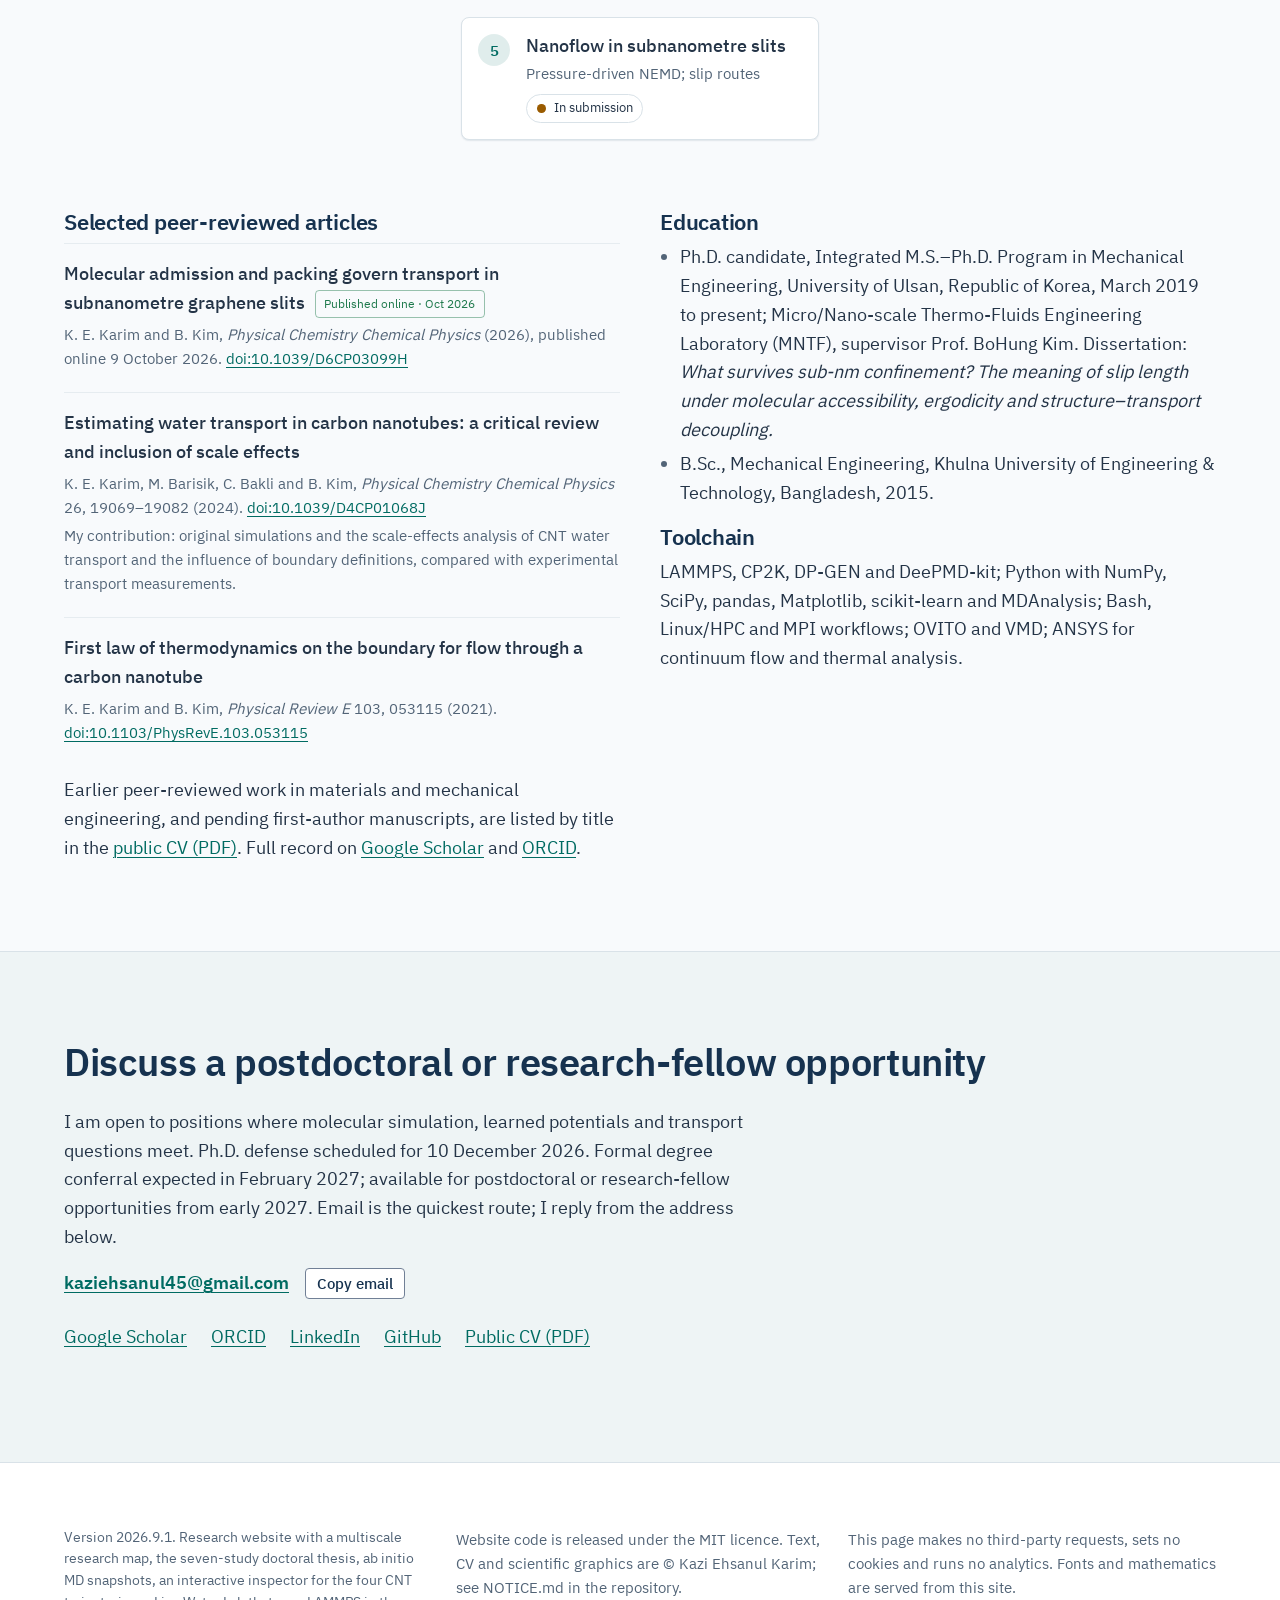
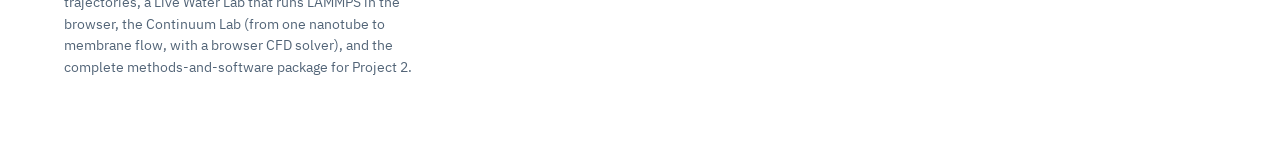
==== commit b04414cf: "Website 2026.9.1" ====
--- a/index.html
+++ b/index.html
@@ -86,7 +86,7 @@
         <h2 class="facts-title">At a glance</h2>
         <dl>
           <dt>Position</dt><dd>Ph.D. candidate, University of Ulsan, Republic of Korea (since March 2019); supervisor Prof. BoHung Kim</dd>
-          <dt>Availability</dt><dd>Postdoctoral or research-fellow positions from early 2027; defense November 2026, degree conferral February 2027</dd>
+          <dt>Availability</dt><dd>Ph.D. defense scheduled for 10 December 2026. Formal degree conferral expected in February 2027; available for postdoctoral or research-fellow opportunities from early 2027.</dd>
           <dt>Research focus</dt><dd>Water and electrolyte transport in carbon nanotubes and graphene slits: LAMMPS EMD/NEMD, CP2K and DeePMD reference workflows, statistical mechanics of boundary conditions</dd>
         </dl>
       </aside>
@@ -128,7 +128,7 @@
       <li class="rmap-step">
         <span class="rmap-n" aria-hidden="true">5</span>
         <h3>Continuum prediction</h3>
-        <p>Chamber flow that takes a pore law or wall closure as input: live in the browser now, OpenFOAM with calibrated closures next.</p>
+        <p>Continuum models that take molecular input: ion transport with recorded hydration shells and chamber flow with a pore law, live in the browser now; OpenFOAM with calibrated closures next.</p>
         <p class="rmap-meta"><span class="status status-live">Live demonstration</span> <a href="lab/continuum/">Continuum Lab</a></p>
       </li>
     </ol>
@@ -274,20 +274,21 @@
 <section class="section section-band" id="lab">
   <div class="container">
     <h2>Simulation Lab</h2>
-    <p class="section-intro">Three experiments, each on its own page, loading its solver or data only when you start it: a multiscale membrane-flow experiment, live molecular dynamics and recorded ab initio trajectories.</p>
+    <p class="section-intro">Each experiment has its own page and loads its solver or data only when you start it: the Continuum Lab (ion transport through one nanotube pore, and water flow through a nanotube membrane), live molecular dynamics and recorded ab initio trajectories.</p>
     <article class="lab-card lab-card-feature">
       <a class="lab-card-media" href="lab/continuum/" tabindex="-1" aria-hidden="true"><img src="assets/figures/continuum-lab-preview.png" width="1200" height="1200" loading="lazy" decoding="async" alt=""></a>
       <div class="lab-card-body">
-        <p class="project-kicker">Multiscale experiment · browser CFD solver</p>
+        <p class="project-kicker">Multiscale experiments · browser solvers</p>
         <h3>The Continuum Lab</h3>
-        <p><span class="status">Live 3D continuum solver · illustrative pore conductance</span></p>
-        <p class="lab-lead">Explore how pore conductance, pressure and local blockage shape membrane throughput: 40 000 (6,6) carbon nanotubes counted exactly, steady 3D Stokes flow in the feed and permeate chambers, solved in your browser in about a second.</p>
+        <p><span class="status">Live solvers · recorded CP2K hydration · illustrative closure</span></p>
+        <p class="lab-lead">Why does a pore pass one ion and resist another? Recorded CP2K hydration structures enter an illustrative solvation closure; the browser solves the resulting continuum transport model. Charged rims, ion size, dehydration, confined mobility and electro-osmosis are added one at a time, each compared with the classical Poisson–Nernst–Planck result: molecular evidence, an explicit closure assumption, a transport calculation and the next molecular question.</p>
         <ul class="lab-points">
-          <li>Change the pressure, one tube, one patch or the whole membrane, compare with a fixed baseline, and watch the water move through the nanotubes in a true-size 3D cutaway.</li>
-          <li>See where the resistance sits, chambers or pores, from the solved dissipation.</li>
-          <li>Solver checked against analytic solutions, an independent SciPy implementation and OpenFOAM v1912: duct flow agrees within 10⁻¹⁰ (relative); the chamber-dominated interface cases differ by 1.97–⁠2.84 % in Q and are reported as measured. The pore conductance is an input until the molecular calibration has been run.</li>
+          <li>A 3D cutaway of the pore shows the computed concentration, potential or current density, with markers moving at the computed mean drift speed.</li>
+          <li>A rule-based panel ranks sensitivity to stated input ranges and identifies molecular calculations that could constrain those inputs; an evidence drawer lists every input with its source and status.</li>
+          <li>Numerically verified against an independent solver and analytical limits (Hall’s access resistance, Goldman–Hodgkin–Katz, Donnan, Onsager reciprocity, van ’t Hoff osmosis); cases and tolerances under Validation.</li>
+          <li>Second experiment: water flow through a membrane of 40 000 nanotubes, with 3D Stokes flow in the chambers.</li>
         </ul>
-        <p class="lab-cta"><a class="btn btn-primary btn-small" href="lab/continuum/">Open the Continuum Lab</a> <a class="lab-more" href="lab/continuum/#validation">Validation</a></p>
+        <p class="lab-cta"><a class="btn btn-primary btn-small" href="lab/continuum/">Open the ion experiment</a> <a class="btn btn-small" href="lab/continuum/water.html">Water-flow experiment</a> <a class="lab-more" href="lab/continuum/#validation">Validation</a></p>
       </div>
     </article>
     <div class="lab-cards">
@@ -456,7 +457,7 @@
       <li><span class="status status-proposed">Planned</span><span>Scoped transport analysis of one confined system with uncertainty and a stated continuum-validity decision.</span></li>
       <li><span class="status status-live">Available</span><span>Simulation Lab: an interactive inspector for the four CNT trajectories (ab initio MD) with guided observations.</span></li>
       <li><span class="status status-live">Available</span><span>Live Water Lab: rigid SPC/E water simulated by LAMMPS in the browser, with a pull-and-release experiment, live measurements and an export that reruns in native LAMMPS; molecular interaction in one nanotube is planned next.</span></li>
-      <li><span class="status status-proposed">Planned</span><span>Ph.D. defense, November 2026; formal degree conferral expected February 2027.</span></li>
+      <li><span class="status">Scheduled</span><span>Ph.D. defense scheduled for 10 December 2026; formal degree conferral expected in February 2027.</span></li>
     </ul>
     <p class="agent-note">Dates are targets; an item becomes evidence only when its artefact is public.</p>
       </div>
@@ -693,7 +694,7 @@
 <section class="section section-band" id="contact">
   <div class="container">
     <h2>Discuss a postdoctoral or research-fellow opportunity</h2>
-    <p>I am open to positions where molecular simulation, learned potentials and transport questions meet. Target start: early 2027. Defense planned for November 2026; formal degree conferral expected in February 2027. Email is the quickest route; I reply from the address below.</p>
+    <p>I am open to positions where molecular simulation, learned potentials and transport questions meet. Ph.D. defense scheduled for 10 December 2026. Formal degree conferral expected in February 2027; available for postdoctoral or research-fellow opportunities from early 2027. Email is the quickest route; I reply from the address below.</p>
     <div class="contact-row">
       <a class="contact-email" id="email-link" href="mailto:kaziehsanul45@gmail.com" data-email="kaziehsanul45@gmail.com">kaziehsanul45@gmail.com</a>
       <button class="btn btn-small" type="button" id="copy-email" data-email="kaziehsanul45@gmail.com">Copy email</button>
@@ -714,7 +715,7 @@
 <footer class="site-footer">
   <div class="container footer-grid">
     <div>
-      <p class="version">Version 2026.8. Research website with a multiscale research map, the seven-study doctoral thesis, ab initio MD snapshots, an interactive inspector for the four CNT trajectories, a Live Water Lab that runs LAMMPS in the browser, the Continuum Lab (from one nanotube to membrane flow, with a browser CFD solver), and the complete methods-and-software package for Project 2.</p>
+      <p class="version">Version 2026.9.1. Research website with a multiscale research map, the seven-study doctoral thesis, ab initio MD snapshots, an interactive inspector for the four CNT trajectories, a Live Water Lab that runs LAMMPS in the browser, the Continuum Lab (from one nanotube to membrane flow, with a browser CFD solver), and the complete methods-and-software package for Project 2.</p>
     </div>
     <div>
       <p>Website code is released under the MIT licence. Text, CV and scientific graphics are © Kazi Ehsanul Karim; see NOTICE.md in the repository.</p>
--- a/styles/components.css
+++ b/styles/components.css
@@ -344,7 +344,7 @@
 .vision-loop { margin: var(--space-3) 0; }
 .hero-actions .btn-link + .btn-link { margin-left: 0.2rem; }
 @media (max-width: 1100px) { .projects { grid-template-columns: 1fr; } .project-major .project-dl dd { font-size: var(--step-0); } }
-@media (max-width: 900px) { .vision-grid { grid-template-columns: 1fr; } }
+@media (max-width: 900px) { .vision-grid { grid-template-columns: minmax(0, 1fr); } }
 
 /* ===== v0.1.4: evidence pages and cards ===== */
 .evidence-title { font-size: var(--step-3); margin-bottom: var(--space-3); text-wrap: balance; }
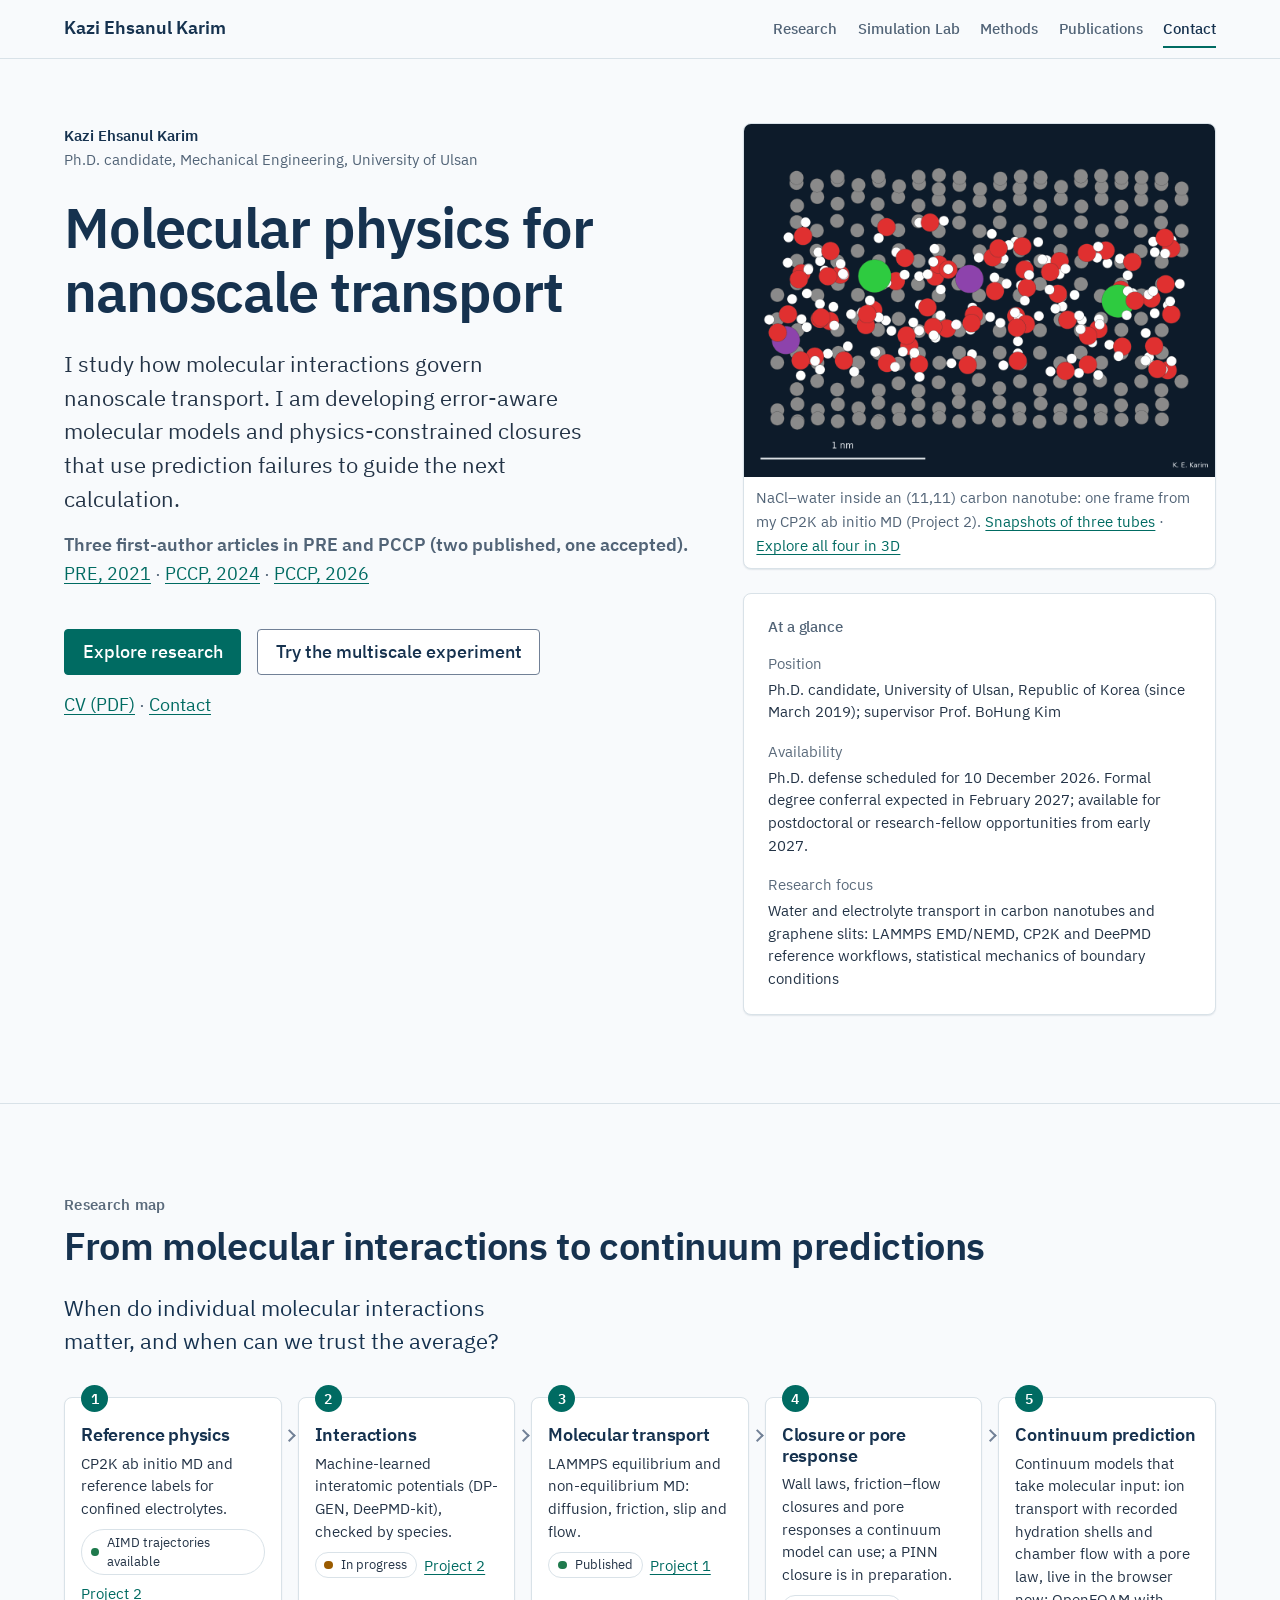
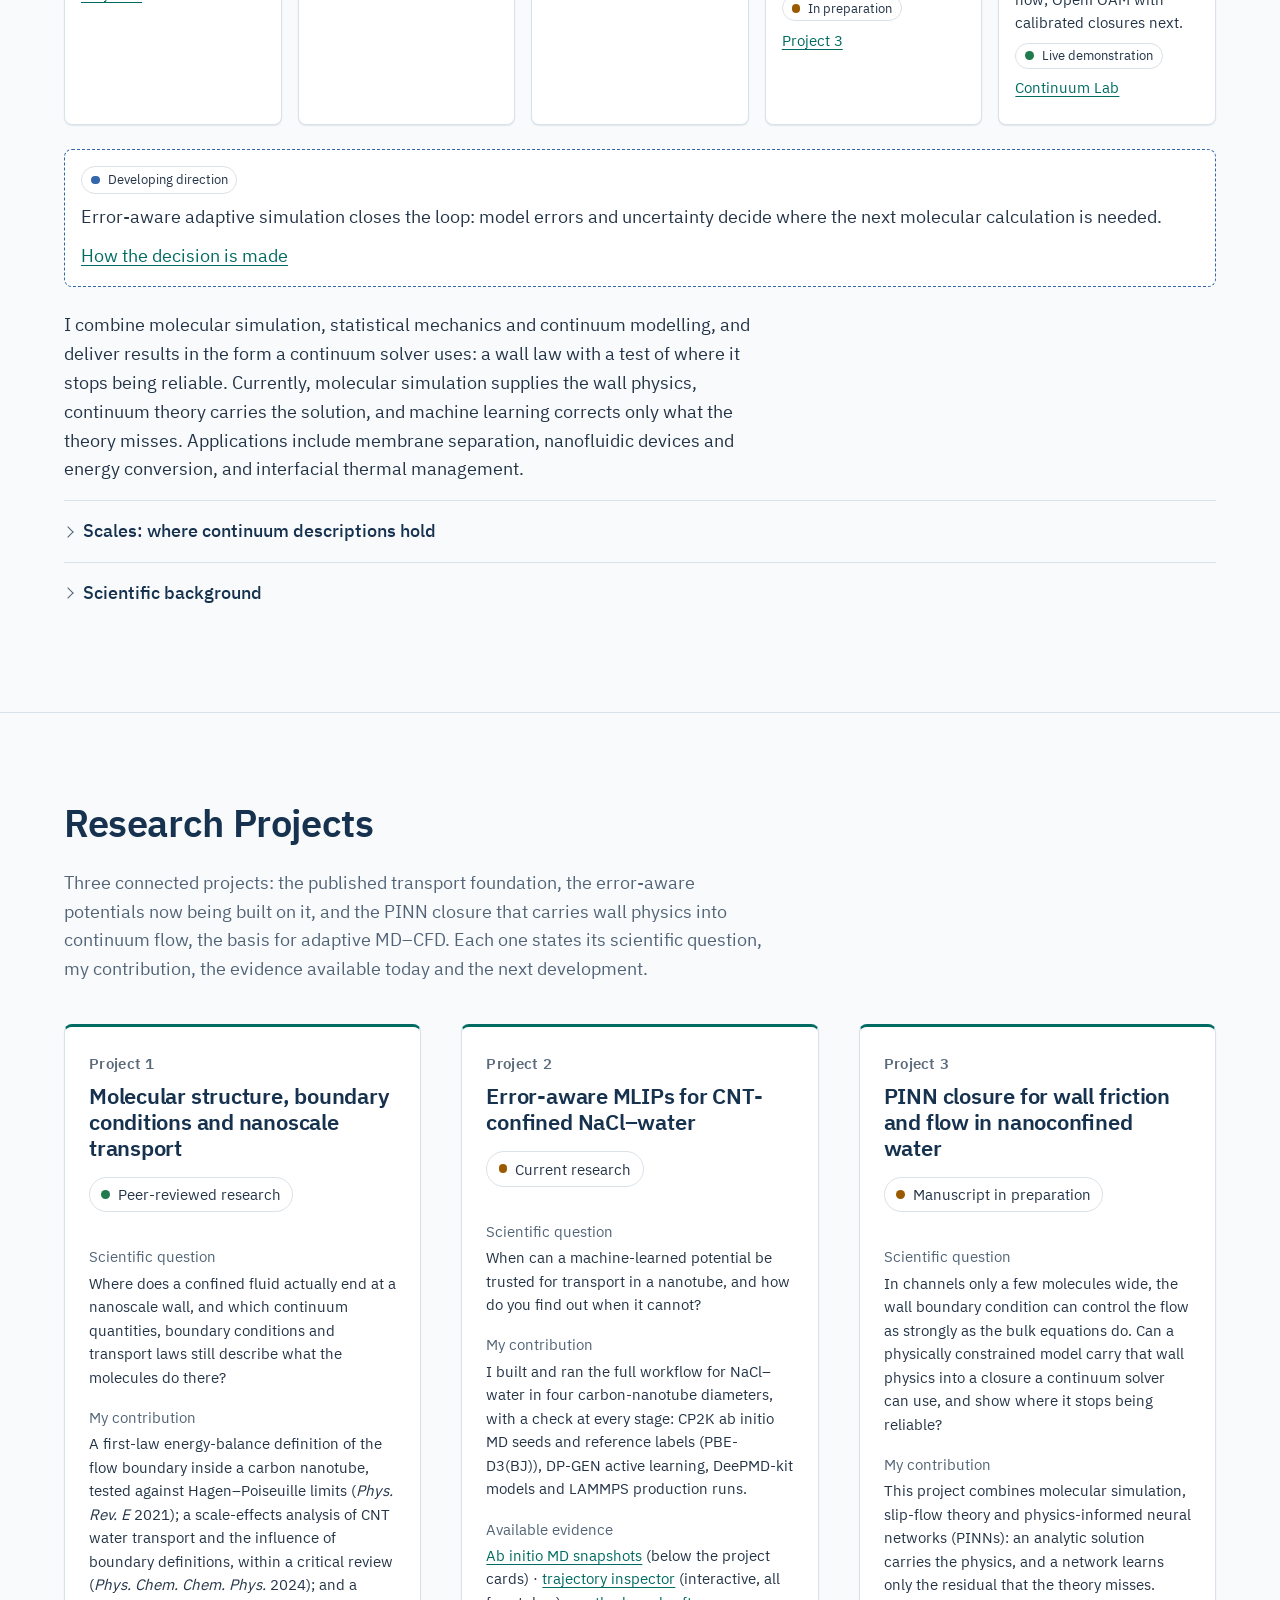
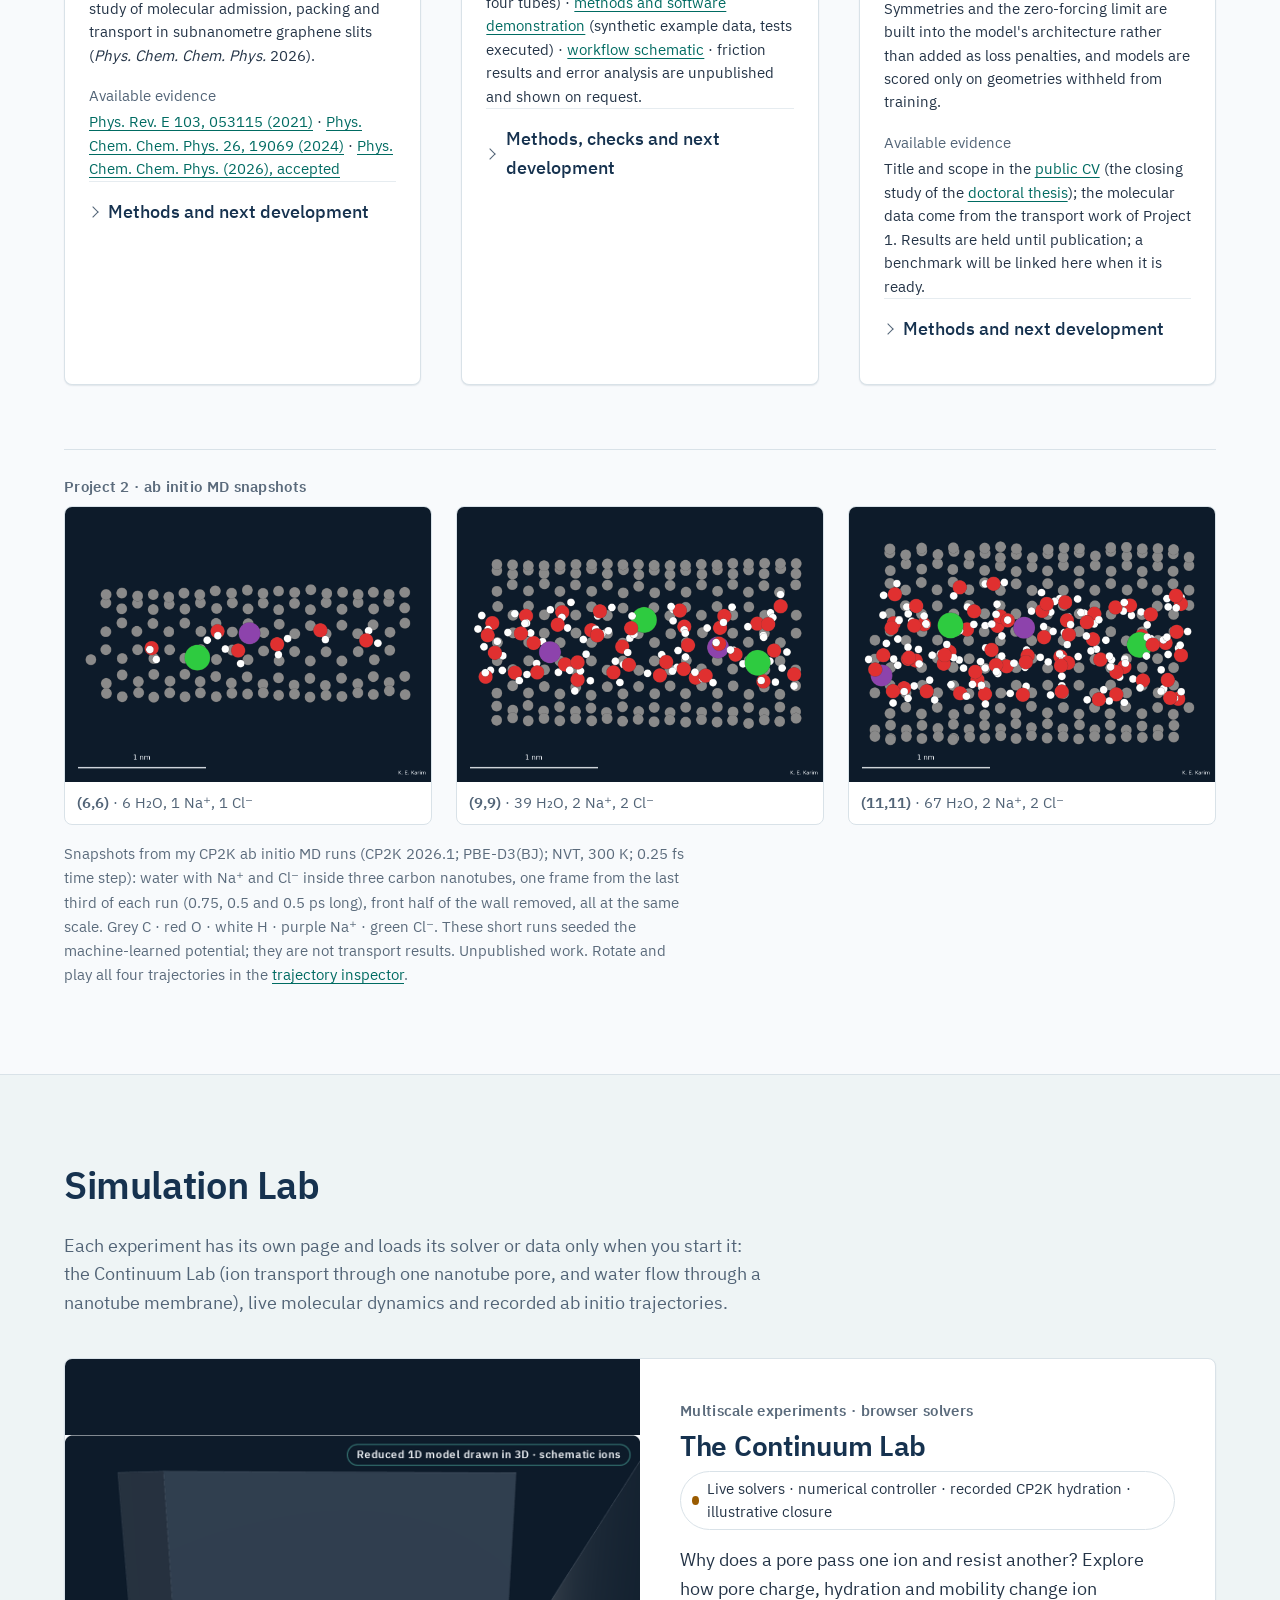
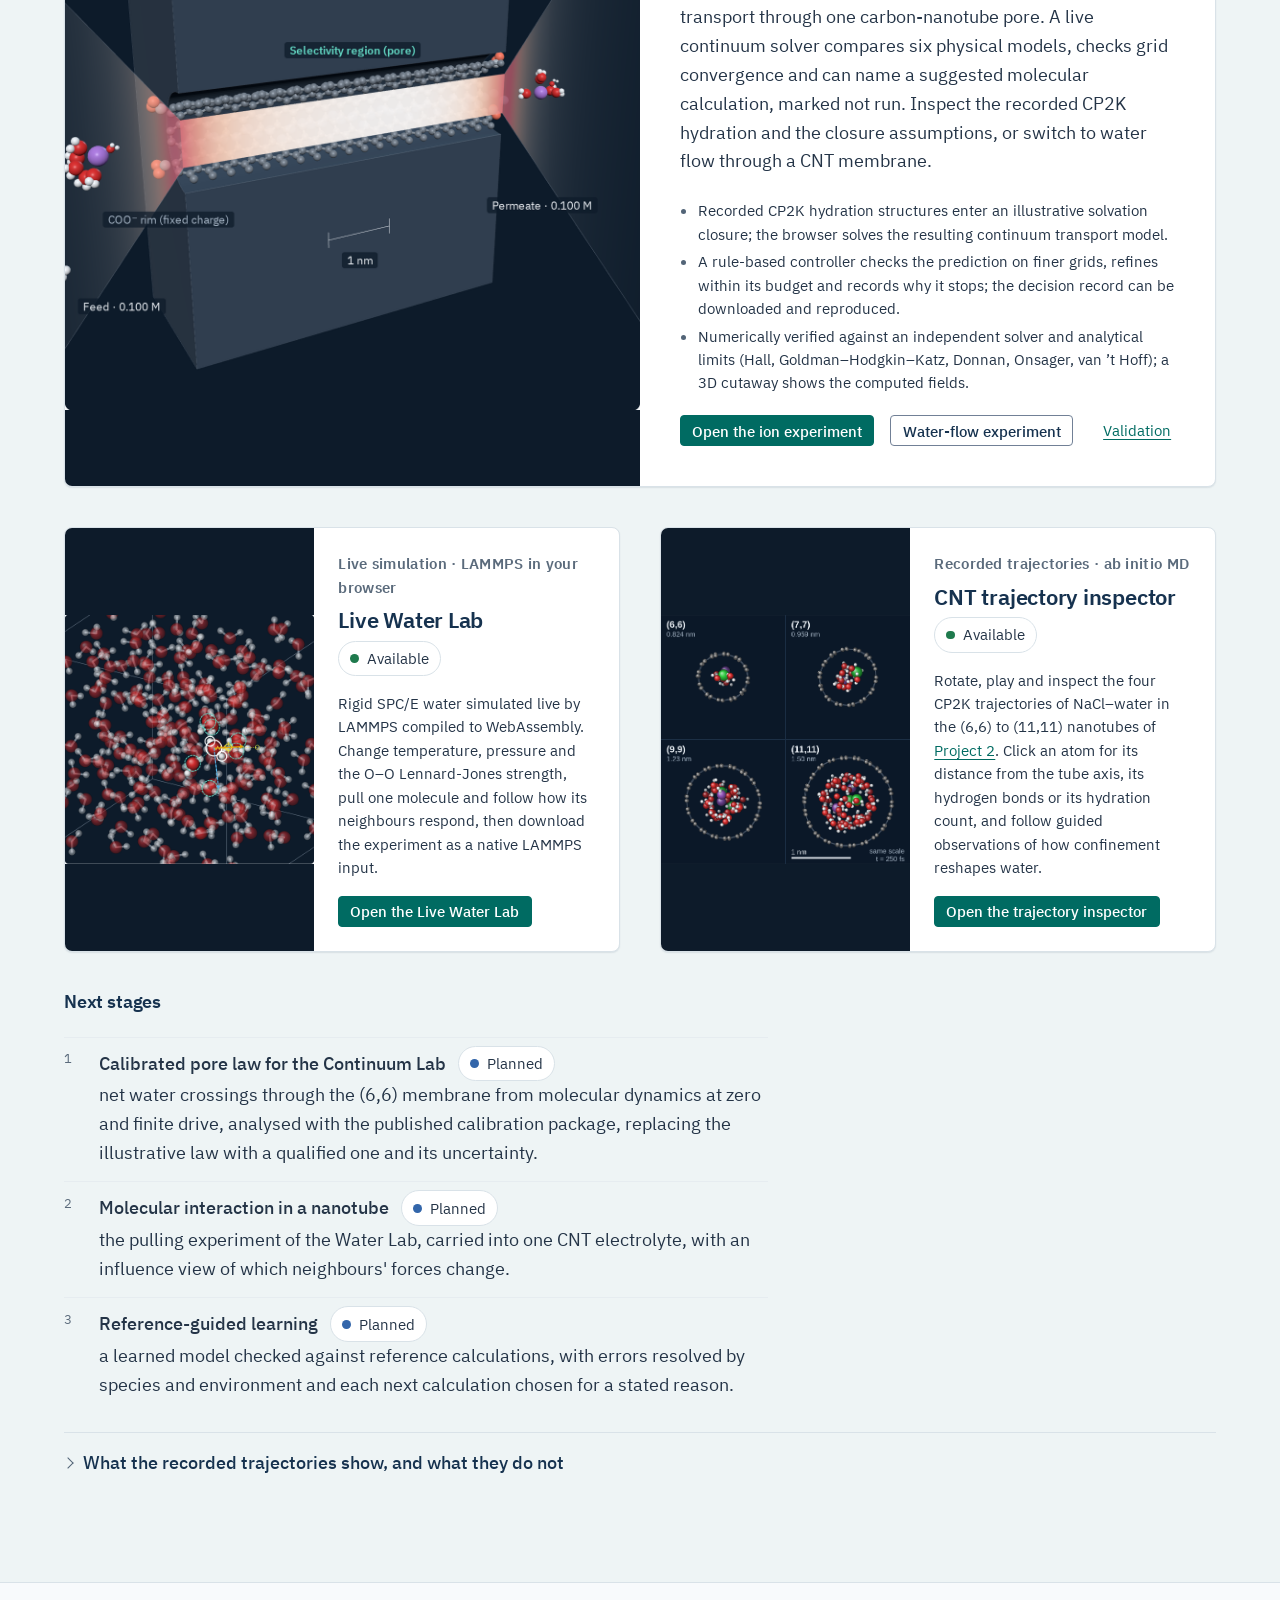
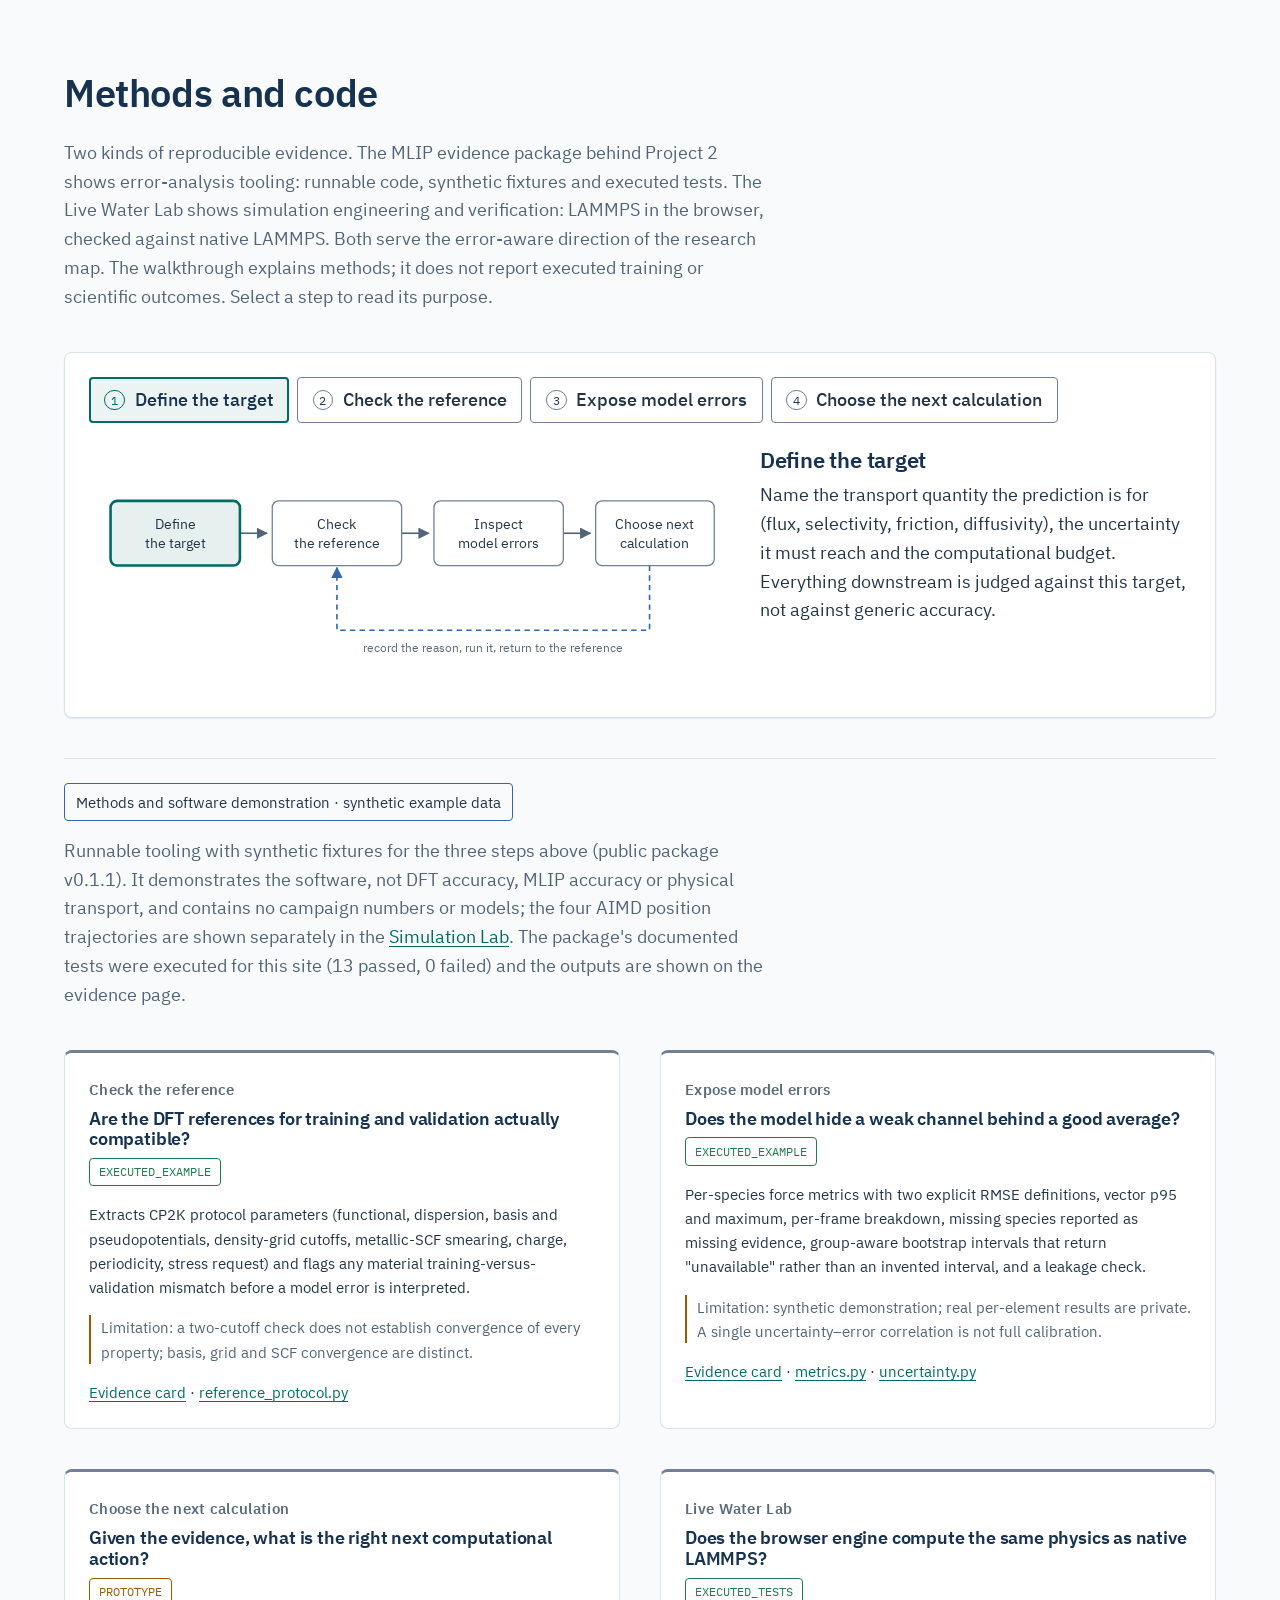
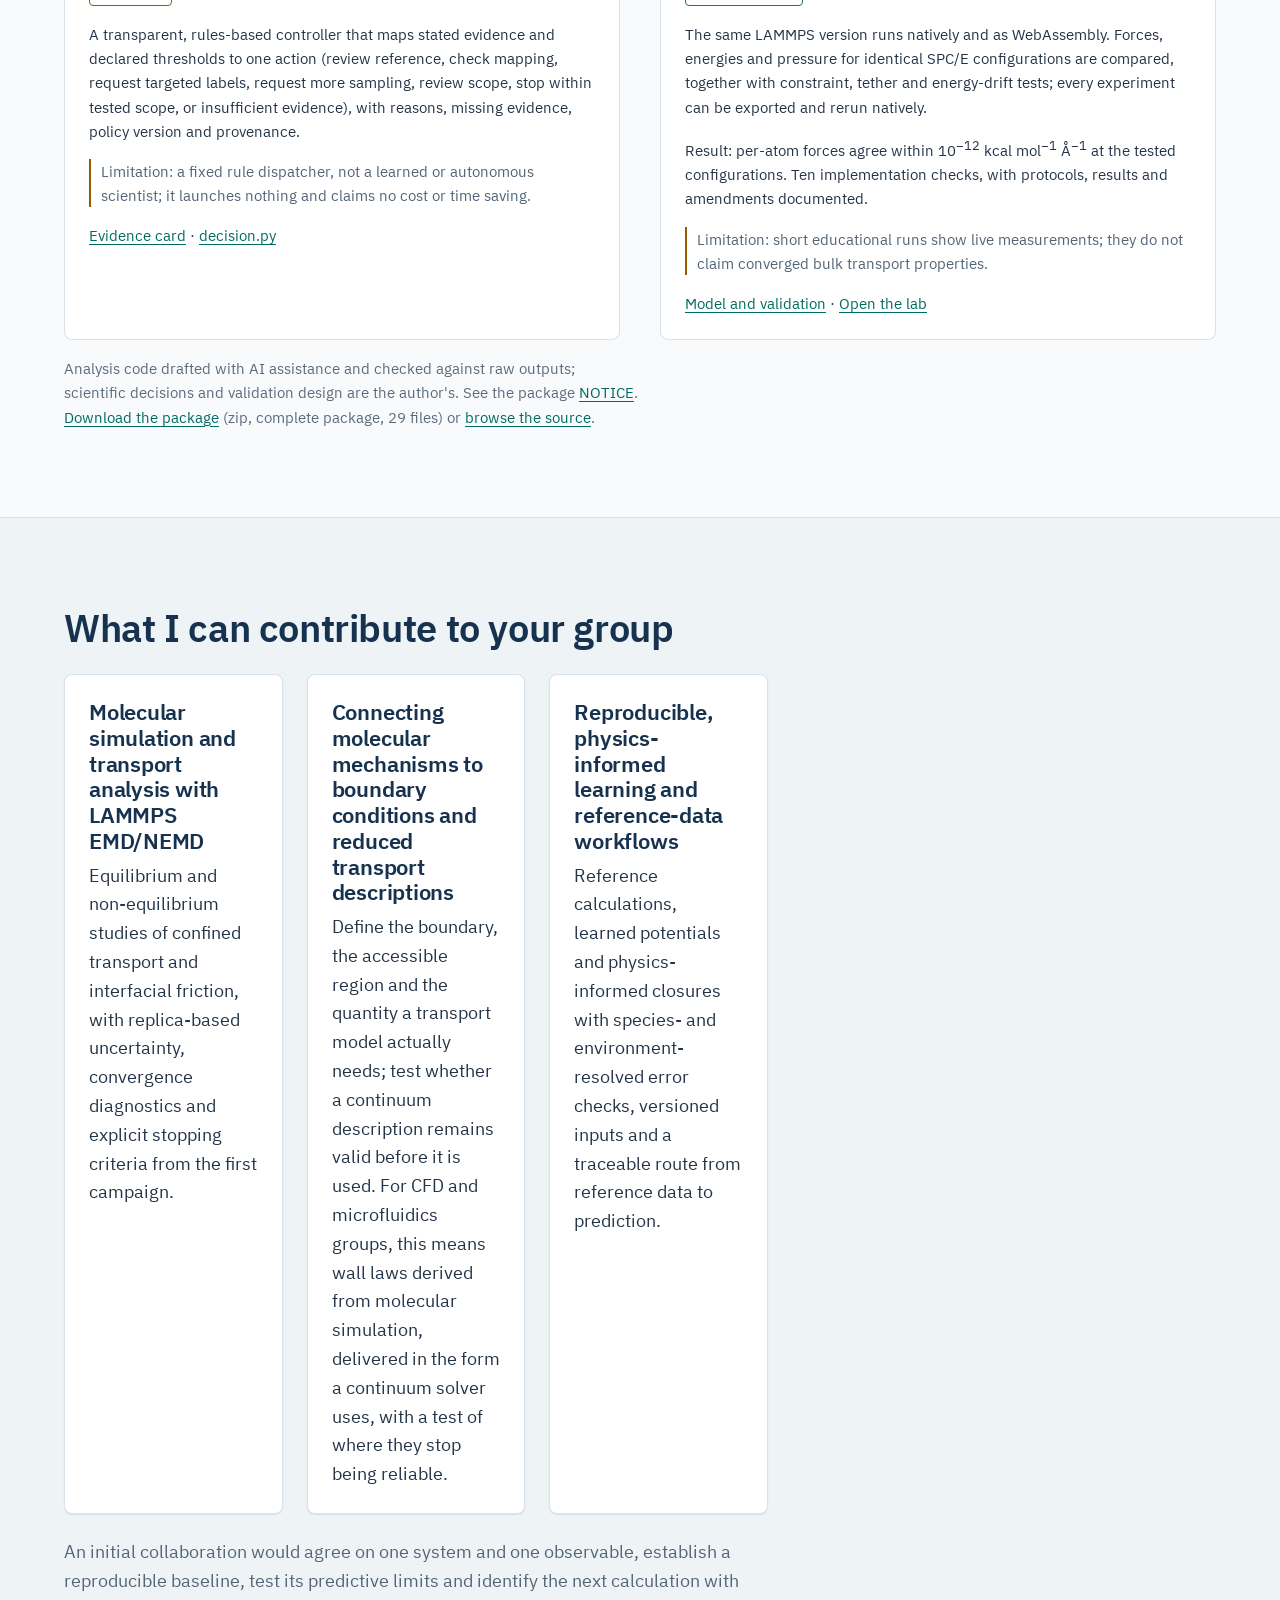
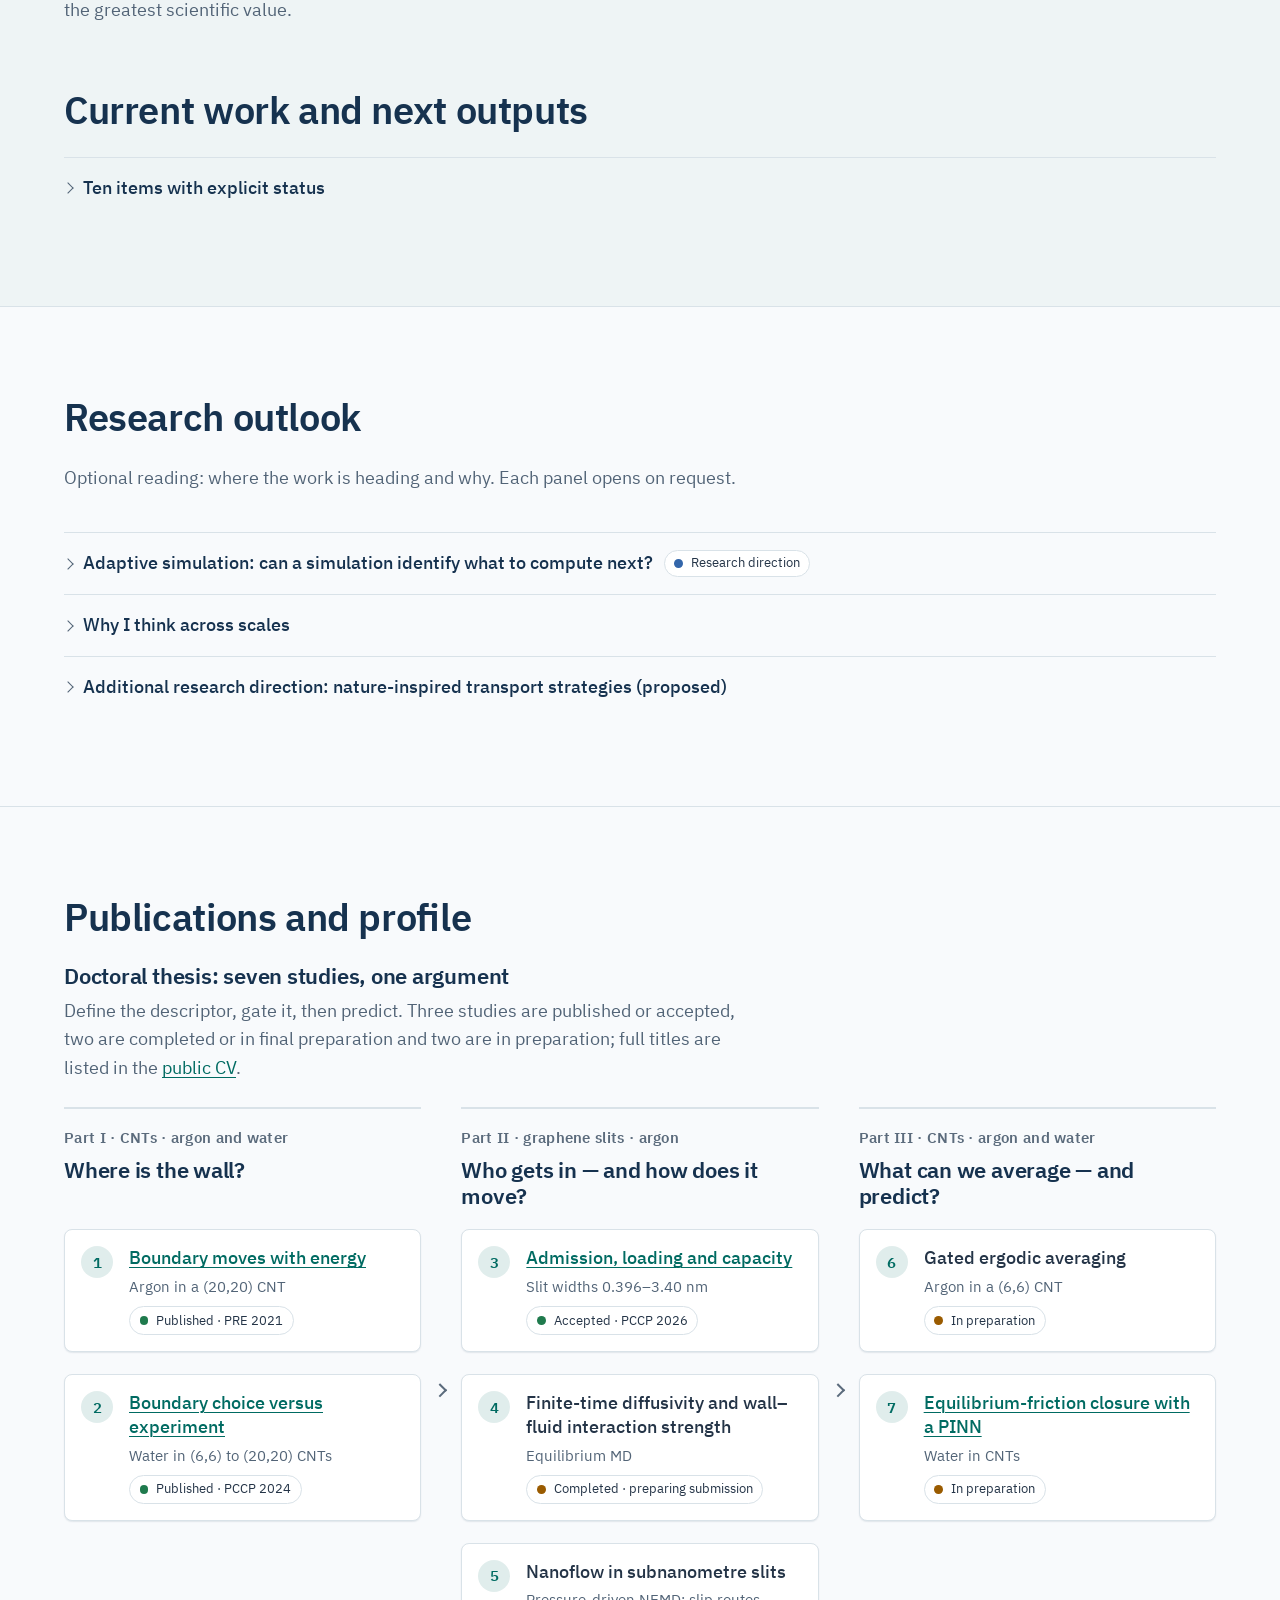
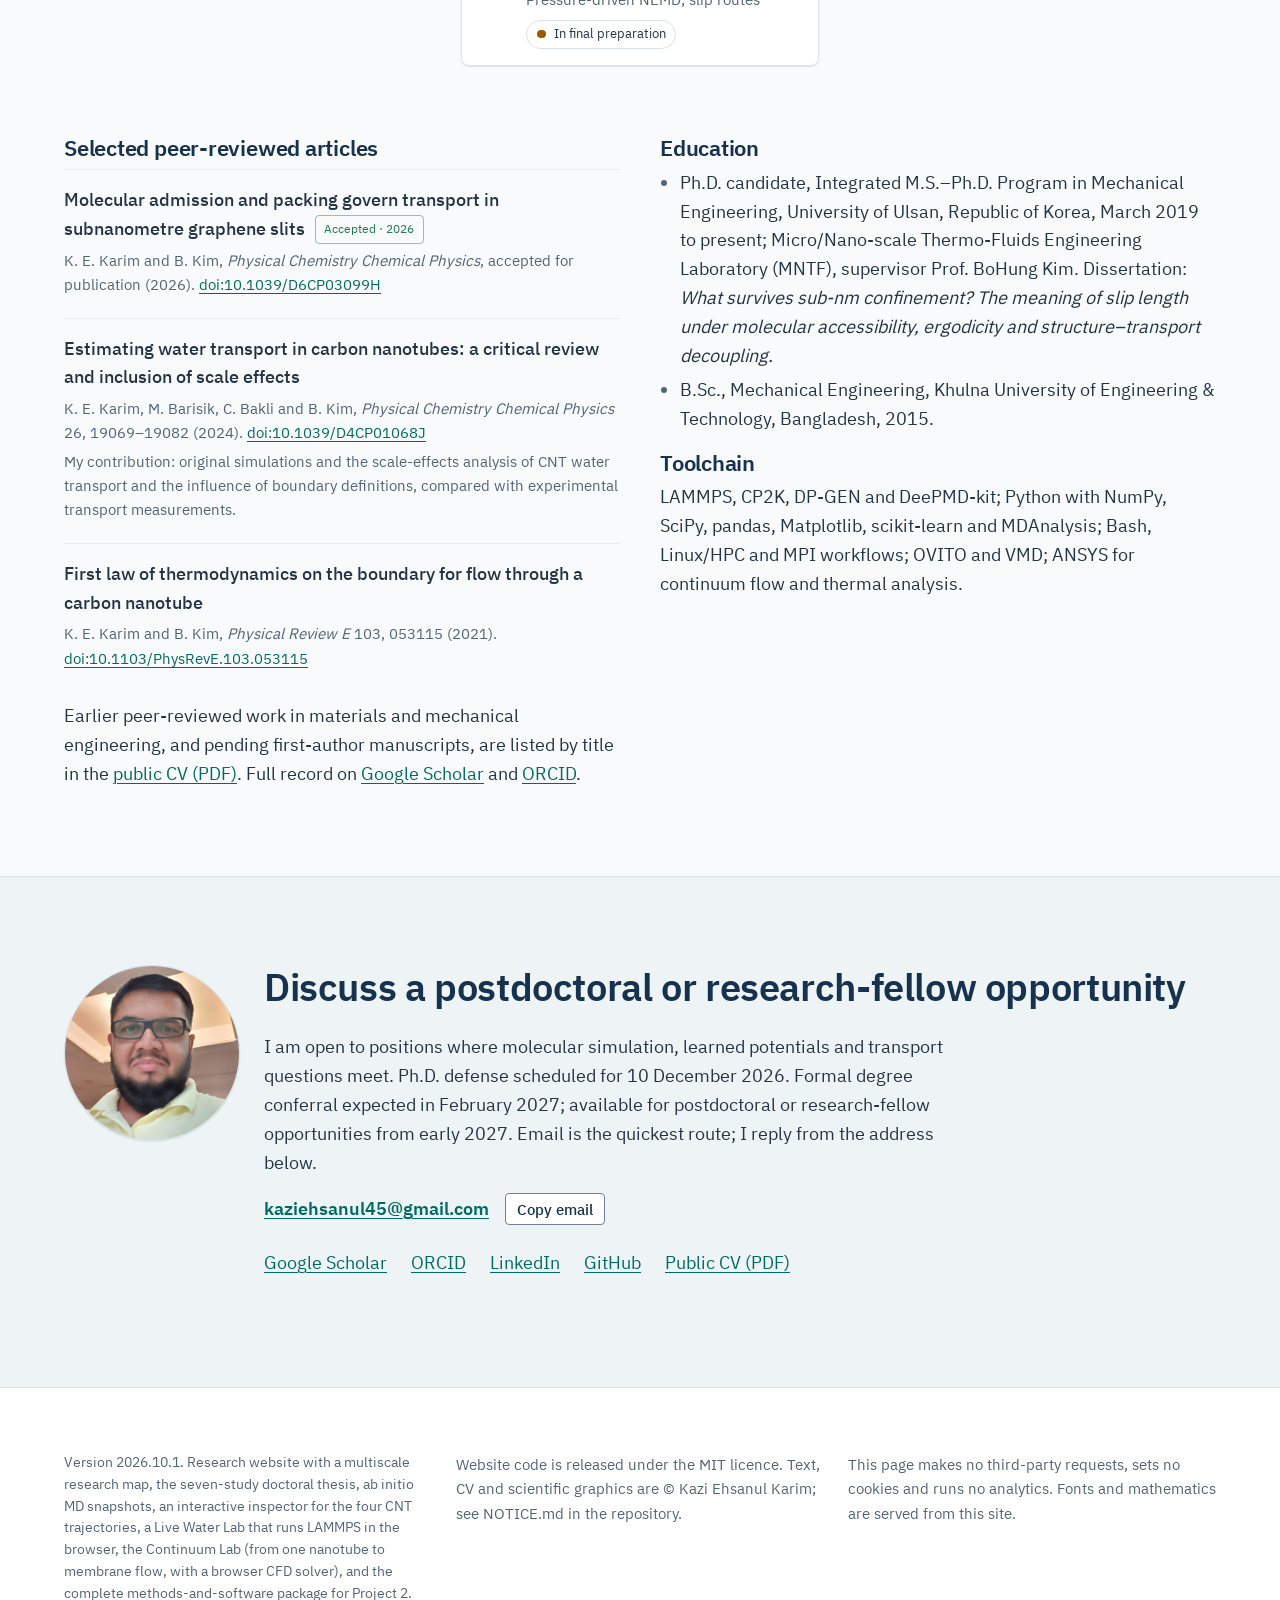
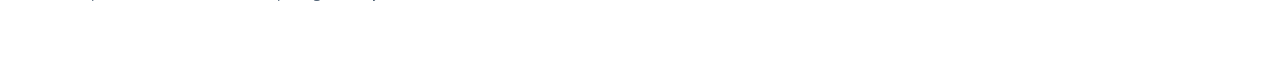
==== commit d3d3c70b: "Website 2026.10.1" ====
--- a/index.html
+++ b/index.html
@@ -68,8 +68,8 @@
     <div class="hero-copy">
       <p class="hero-name"><strong class="hero-person">Kazi Ehsanul Karim</strong><span class="hero-role">Ph.D. candidate, Mechanical Engineering, University of Ulsan</span></p>
       <h1>Molecular physics for nanoscale transport</h1>
-      <p class="lede">I use molecular simulation and statistical mechanics to explain how confinement and interfaces govern transport. My current work develops error-aware interatomic potentials and physics-constrained closures that connect molecular evidence with continuum models.</p>
-      <p class="hero-evidence"><strong>Three first-author articles published in PRE and PCCP.</strong><br><a href="https://doi.org/10.1103/PhysRevE.103.053115">PRE, 2021</a> · <a href="https://doi.org/10.1039/D4CP01068J">PCCP, 2024</a> · <a href="https://doi.org/10.1039/D6CP03099H">PCCP, 2026</a></p>
+      <p class="lede">I study how molecular interactions govern nanoscale transport. I am developing error-aware molecular models and physics-constrained closures that use prediction failures to guide the next calculation.</p>
+      <p class="hero-evidence"><strong>Three first-author articles in PRE and PCCP (two published, one accepted).</strong><br><a href="https://doi.org/10.1103/PhysRevE.103.053115">PRE, 2021</a> · <a href="https://doi.org/10.1039/D4CP01068J">PCCP, 2024</a> · <a href="https://doi.org/10.1039/D6CP03099H">PCCP, 2026</a></p>
       <div class="hero-actions">
         <a class="btn btn-primary" href="#research">Explore research</a>
         <a class="btn" href="lab/continuum/">Try the multiscale experiment</a>
@@ -188,13 +188,13 @@
           <dt>My contribution</dt>
           <dd>A first-law energy-balance definition of the flow boundary inside a carbon nanotube, tested against Hagen–Poiseuille limits (<em>Phys. Rev. E</em> 2021); a scale-effects analysis of CNT water transport and the influence of boundary definitions, within a critical review (<em>Phys. Chem. Chem. Phys.</em> 2024); and a study of molecular admission, packing and transport in subnanometre graphene slits (<em>Phys. Chem. Chem. Phys.</em> 2026).</dd>
           <dt>Available evidence</dt>
-          <dd><a href="https://doi.org/10.1103/PhysRevE.103.053115">Phys. Rev. E 103, 053115 (2021)</a> · <a href="https://doi.org/10.1039/D4CP01068J">Phys. Chem. Chem. Phys. 26, 19069 (2024)</a> · <a href="https://doi.org/10.1039/D6CP03099H">Phys. Chem. Chem. Phys. (2026), published online</a></dd>
+          <dd><a href="https://doi.org/10.1103/PhysRevE.103.053115">Phys. Rev. E 103, 053115 (2021)</a> · <a href="https://doi.org/10.1039/D4CP01068J">Phys. Chem. Chem. Phys. 26, 19069 (2024)</a> · <a href="https://doi.org/10.1039/D6CP03099H">Phys. Chem. Chem. Phys. (2026), accepted</a></dd>
         </dl>
         <details class="disclosure">
           <summary>Methods and next development</summary>
           <div class="disclosure-body">
             <p>In <em>Physical Review E</em> (2021) I developed a first-law energy-balance analysis that locates the flow boundary for a simple liquid inside a single-walled carbon nanotube from non-equilibrium and equilibrium molecular dynamics, and tested the resulting boundary against Hagen–Poiseuille limits under controlled wall–fluid interaction. In <em>Physical Chemistry Chemical Physics</em> (2024) I led a critical review of experimental and simulation estimates of water transport in carbon nanotubes, with original simulations and a scale-effects analysis of how boundary definitions enter Hagen–Poiseuille-type estimates. In <em>Physical Chemistry Chemical Physics</em> (2026) I examined how molecular admission and packing govern transport in subnanometre graphene slits.</p>
-            <p><strong>Next development.</strong> Two further manuscripts from this work are in submission: one on finite-time diffusivity and wall–fluid interaction strength, one on hydraulic resistance and the limits of Navier-slip transferability in graphene nanoslits. The <a href="#thesis">seven studies of the doctoral thesis</a> are summarised under Publications, with full titles in the public CV.</p>
+            <p><strong>Next development.</strong> Two further manuscripts from this work are completed or in final preparation: one on finite-time diffusivity and wall–fluid interaction strength (completed; preparing submission), one on hydraulic resistance and the limits of Navier-slip transferability in graphene nanoslits (in final preparation). The <a href="#thesis">seven studies of the doctoral thesis</a> are summarised under Publications, with full titles in the public CV.</p>
           </div>
         </details>
       </article>
@@ -280,13 +280,12 @@
       <div class="lab-card-body">
         <p class="project-kicker">Multiscale experiments · browser solvers</p>
         <h3>The Continuum Lab</h3>
-        <p><span class="status">Live solvers · recorded CP2K hydration · illustrative closure</span></p>
-        <p class="lab-lead">Why does a pore pass one ion and resist another? Recorded CP2K hydration structures enter an illustrative solvation closure; the browser solves the resulting continuum transport model. Charged rims, ion size, dehydration, confined mobility and electro-osmosis are added one at a time, each compared with the classical Poisson–Nernst–Planck result: molecular evidence, an explicit closure assumption, a transport calculation and the next molecular question.</p>
+        <p><span class="status">Live solvers · numerical controller · recorded CP2K hydration · illustrative closure</span></p>
+        <p class="lab-lead">Why does a pore pass one ion and resist another? Explore how pore charge, hydration and mobility change ion transport through one carbon-nanotube pore. A live continuum solver compares six physical models, checks grid convergence and can name a suggested molecular calculation, marked not run. Inspect the recorded CP2K hydration and the closure assumptions, or switch to water flow through a CNT membrane.</p>
         <ul class="lab-points">
-          <li>A 3D cutaway of the pore shows the computed concentration, potential or current density, with markers moving at the computed mean drift speed.</li>
-          <li>A rule-based panel ranks sensitivity to stated input ranges and identifies molecular calculations that could constrain those inputs; an evidence drawer lists every input with its source and status.</li>
-          <li>Numerically verified against an independent solver and analytical limits (Hall’s access resistance, Goldman–Hodgkin–Katz, Donnan, Onsager reciprocity, van ’t Hoff osmosis); cases and tolerances under Validation.</li>
-          <li>Second experiment: water flow through a membrane of 40 000 nanotubes, with 3D Stokes flow in the chambers.</li>
+          <li>Recorded CP2K hydration structures enter an illustrative solvation closure; the browser solves the resulting continuum transport model.</li>
+          <li>A rule-based controller checks the prediction on finer grids, refines within its budget and records why it stops; the decision record can be downloaded and reproduced.</li>
+          <li>Numerically verified against an independent solver and analytical limits (Hall, Goldman–Hodgkin–Katz, Donnan, Onsager, van ’t Hoff); a 3D cutaway shows the computed fields.</li>
         </ul>
         <p class="lab-cta"><a class="btn btn-primary btn-small" href="lab/continuum/">Open the ion experiment</a> <a class="btn btn-small" href="lab/continuum/water.html">Water-flow experiment</a> <a class="lab-more" href="lab/continuum/#validation">Validation</a></p>
       </div>
@@ -448,7 +447,7 @@
       <summary>Ten items with explicit status</summary>
       <div class="disclosure-body">
     <ul class="worklist">
-      <li><span class="status">In progress</span><span>Doctoral thesis: two manuscripts in submission and two in preparation, completing seven studies (<a href="#thesis">overview</a>).</span></li>
+      <li><span class="status">In progress</span><span>Doctoral thesis: two manuscripts completed or in final preparation and two in preparation, completing seven studies (<a href="#thesis">overview</a>).</span></li>
       <li><span class="status">In progress</span><span>CP2K reference data, DP-GEN active learning and DeePMD-kit models for CNT-confined NaCl–water across four tube diameters are complete; the species-specific error and the choice of friction estimator are under analysis (Project 2); methods tooling published as a software demonstration.</span></li>
       <li><span class="status">In progress</span><span>PINN closure for wall friction and flow in nanoconfined water: manuscript in preparation, with models scored on geometries withheld from training (Project 3).</span></li>
       <li><span class="status status-proposed">Planned</span><span>Reproducible reference example: inputs, settings and consistency checks that another group can rerun.</span></li>
@@ -637,7 +636,7 @@
     <h2>Publications and profile</h2>
     <div class="thesis" id="thesis">
       <h3>Doctoral thesis: seven studies, one argument</h3>
-      <p class="thesis-lead">Define the descriptor, gate it, then predict. Three studies are published, two are in submission and two are in preparation; full titles are listed in the <a href="assets/cv/Kazi_Ehsanul_Karim_CV.pdf" download>public CV</a>.</p>
+      <p class="thesis-lead">Define the descriptor, gate it, then predict. Three studies are published or accepted, two are completed or in final preparation and two are in preparation; full titles are listed in the <a href="assets/cv/Kazi_Ehsanul_Karim_CV.pdf" download>public CV</a>.</p>
       <div class="thesis-parts">
         <div class="thesis-part">
           <p class="project-kicker">Part I · CNTs · argon and water</p>
@@ -651,9 +650,9 @@
           <p class="project-kicker">Part II · graphene slits · argon</p>
           <h4>Who gets in — and how does it move?</h4>
           <ol class="thesis-studies" start="3">
-            <li><span class="thesis-num">3</span><div><b><a href="#paper-pccp-2026">Admission, loading and capacity</a></b><span class="thesis-sys">Slit widths 0.396–3.40 nm</span><span class="status status-live">Published · PCCP 2026</span></div></li>
-            <li><span class="thesis-num">4</span><div><b>Finite-time diffusivity and wall–fluid interaction strength</b><span class="thesis-sys">Equilibrium MD</span><span class="status">In submission</span></div></li>
-            <li><span class="thesis-num">5</span><div><b>Nanoflow in subnanometre slits</b><span class="thesis-sys">Pressure-driven NEMD; slip routes</span><span class="status">In submission</span></div></li>
+            <li><span class="thesis-num">3</span><div><b><a href="#paper-pccp-2026">Admission, loading and capacity</a></b><span class="thesis-sys">Slit widths 0.396–3.40 nm</span><span class="status status-live">Accepted · PCCP 2026</span></div></li>
+            <li><span class="thesis-num">4</span><div><b>Finite-time diffusivity and wall–fluid interaction strength</b><span class="thesis-sys">Equilibrium MD</span><span class="status">Completed · preparing submission</span></div></li>
+            <li><span class="thesis-num">5</span><div><b>Nanoflow in subnanometre slits</b><span class="thesis-sys">Pressure-driven NEMD; slip routes</span><span class="status">In final preparation</span></div></li>
           </ol>
         </div>
         <div class="thesis-part">
@@ -671,7 +670,7 @@
       <div>
         <h3>Selected peer-reviewed articles</h3>
         <ul class="pubs">
-          <li id="paper-pccp-2026"><span class="title">Molecular admission and packing govern transport in subnanometre graphene slits</span> <span class="badge badge-pub">Published online · Oct 2026</span><span class="meta">K. E. Karim and B. Kim, <em>Physical Chemistry Chemical Physics</em> (2026), published online 9 October 2026. <a href="https://doi.org/10.1039/D6CP03099H">doi:10.1039/D6CP03099H</a></span></li>
+          <li id="paper-pccp-2026"><span class="title">Molecular admission and packing govern transport in subnanometre graphene slits</span> <span class="badge badge-pub">Accepted · 2026</span><span class="meta">K. E. Karim and B. Kim, <em>Physical Chemistry Chemical Physics</em>, accepted for publication (2026). <a href="https://doi.org/10.1039/D6CP03099H">doi:10.1039/D6CP03099H</a></span></li>
           <li><span class="title">Estimating water transport in carbon nanotubes: a critical review and inclusion of scale effects</span><span class="meta">K. E. Karim, M. Barisik, C. Bakli and B. Kim, <em>Physical Chemistry Chemical Physics</em> 26, 19069–19082 (2024). <a href="https://doi.org/10.1039/D4CP01068J">doi:10.1039/D4CP01068J</a></span><span class="meta pub-contrib">My contribution: original simulations and the scale-effects analysis of CNT water transport and the influence of boundary definitions, compared with experimental transport measurements.</span></li>
           <li><span class="title">First law of thermodynamics on the boundary for flow through a carbon nanotube</span><span class="meta">K. E. Karim and B. Kim, <em>Physical Review E</em> 103, 053115 (2021). <a href="https://doi.org/10.1103/PhysRevE.103.053115">doi:10.1103/PhysRevE.103.053115</a></span></li>
         </ul>
@@ -692,7 +691,9 @@
 
 <!-- G. Contact -------------------------------------------------------------------------------------- -->
 <section class="section section-band" id="contact">
-  <div class="container">
+  <div class="container contact-grid">
+    <img class="contact-portrait" src="assets/figures/kazi-ehsanul-karim.jpg" width="400" height="400" alt="Kazi Ehsanul Karim" loading="lazy" decoding="async">
+    <div class="contact-body">
     <h2>Discuss a postdoctoral or research-fellow opportunity</h2>
     <p>I am open to positions where molecular simulation, learned potentials and transport questions meet. Ph.D. defense scheduled for 10 December 2026. Formal degree conferral expected in February 2027; available for postdoctoral or research-fellow opportunities from early 2027. Email is the quickest route; I reply from the address below.</p>
     <div class="contact-row">
@@ -707,6 +708,7 @@
       <li><a href="https://github.com/Kazi21">GitHub</a></li>
       <li><a href="assets/cv/Kazi_Ehsanul_Karim_CV.pdf" download>Public CV (PDF)</a></li>
     </ul>
+    </div>
   </div>
 </section>
 
@@ -715,7 +717,7 @@
 <footer class="site-footer">
   <div class="container footer-grid">
     <div>
-      <p class="version">Version 2026.9.1. Research website with a multiscale research map, the seven-study doctoral thesis, ab initio MD snapshots, an interactive inspector for the four CNT trajectories, a Live Water Lab that runs LAMMPS in the browser, the Continuum Lab (from one nanotube to membrane flow, with a browser CFD solver), and the complete methods-and-software package for Project 2.</p>
+      <p class="version">Version 2026.10.1. Research website with a multiscale research map, the seven-study doctoral thesis, ab initio MD snapshots, an interactive inspector for the four CNT trajectories, a Live Water Lab that runs LAMMPS in the browser, the Continuum Lab (from one nanotube to membrane flow, with a browser CFD solver), and the complete methods-and-software package for Project 2.</p>
     </div>
     <div>
       <p>Website code is released under the MIT licence. Text, CV and scientific graphics are © Kazi Ehsanul Karim; see NOTICE.md in the repository.</p>
--- a/styles/components.css
+++ b/styles/components.css
@@ -552,3 +552,12 @@
 .lab-points li { margin: 0.25rem 0; }
 .lab-more { margin-left: 0.9rem; font-size: var(--step--1); }
 @media (max-width: 900px) { .lab-card-feature { grid-template-columns: 1fr; } .lab-card-feature .lab-card-body { padding: var(--space-3); } .lab-card-feature .lab-card-media img { width: 100%; max-width: 30rem; } }
+
+/* Contact: portrait beside the contact details (release 2026.10.1) */
+.contact-grid { display: grid; grid-template-columns: 11rem minmax(0, 1fr); gap: var(--space-3); align-items: start; }
+.contact-portrait { display: block; width: 11rem; height: 11rem; border-radius: 50%; object-fit: cover; border: 1px solid var(--line); box-shadow: var(--shadow); background: var(--surface); }
+.contact-body > h2 { margin-top: 0; }
+@media (max-width: 599px) {
+  .contact-grid { grid-template-columns: minmax(0, 1fr); gap: var(--space-2); }
+  .contact-portrait { width: 8rem; height: 8rem; }
+}
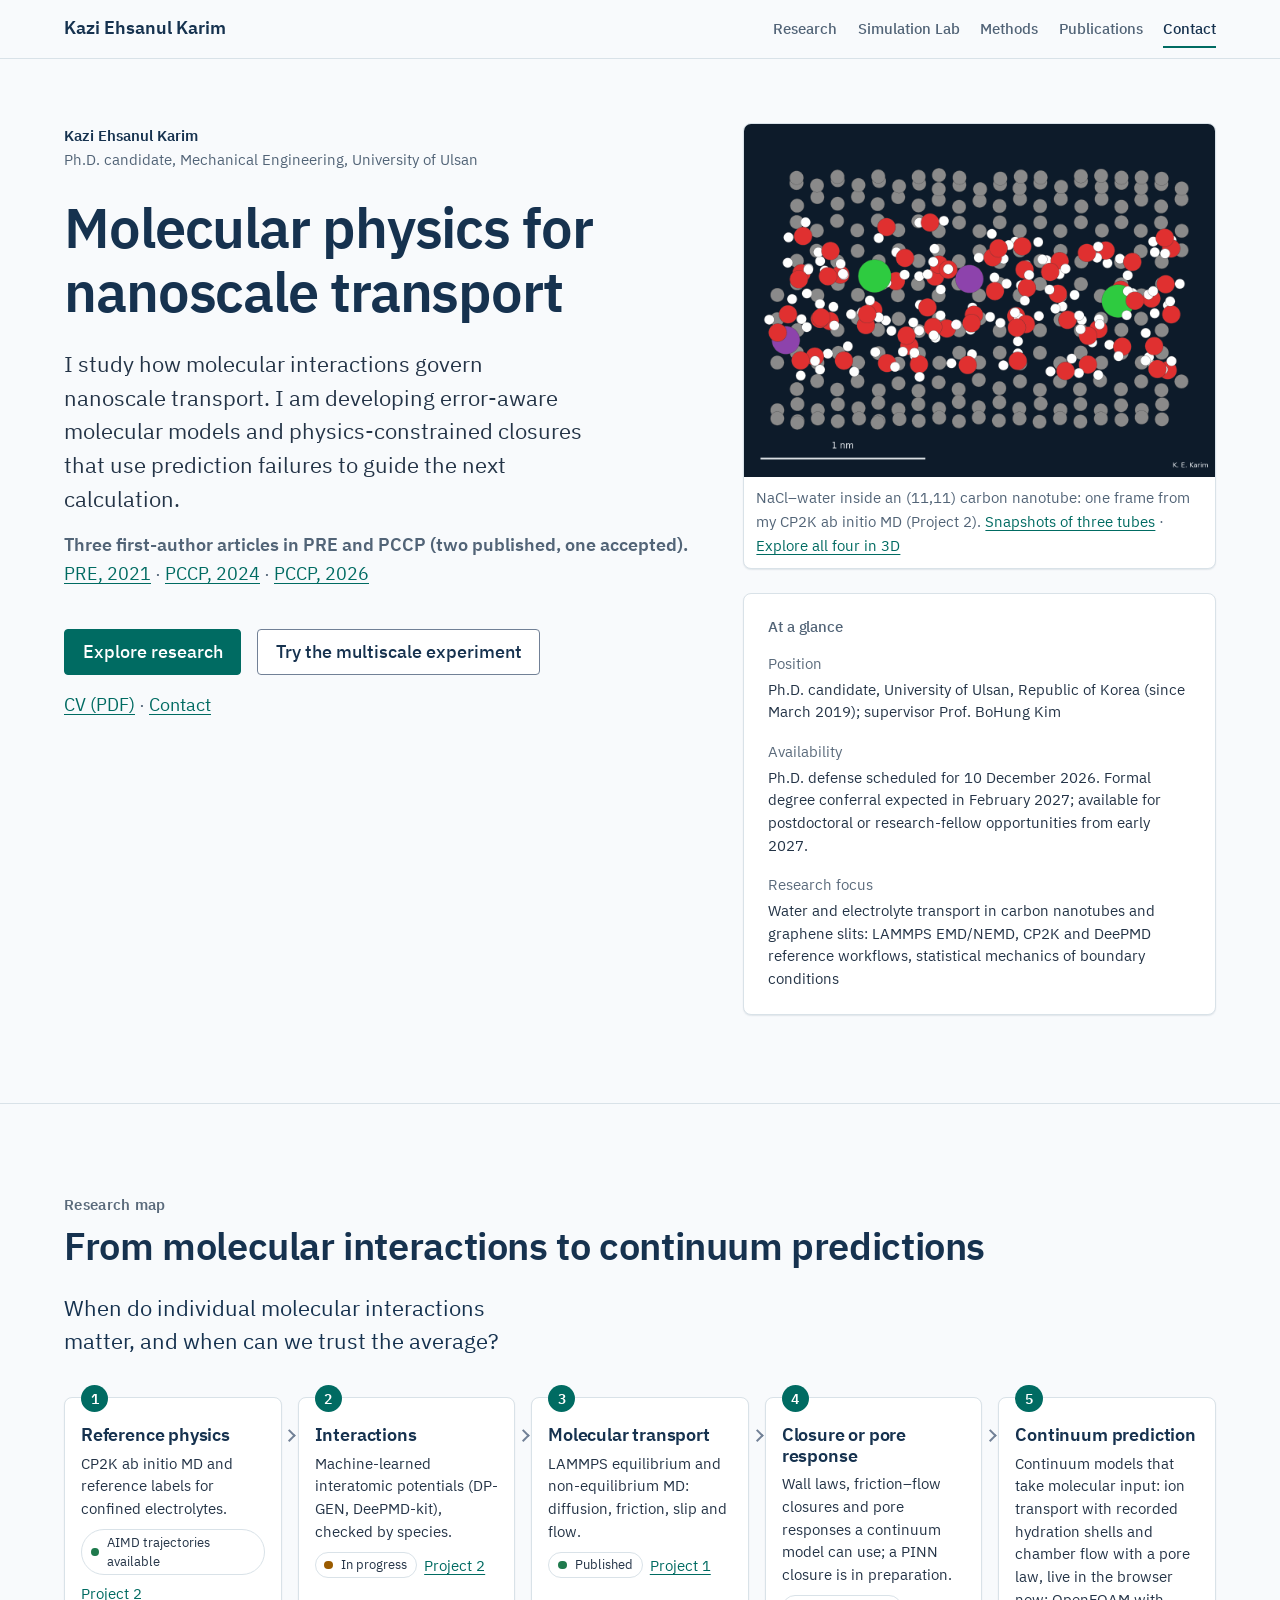
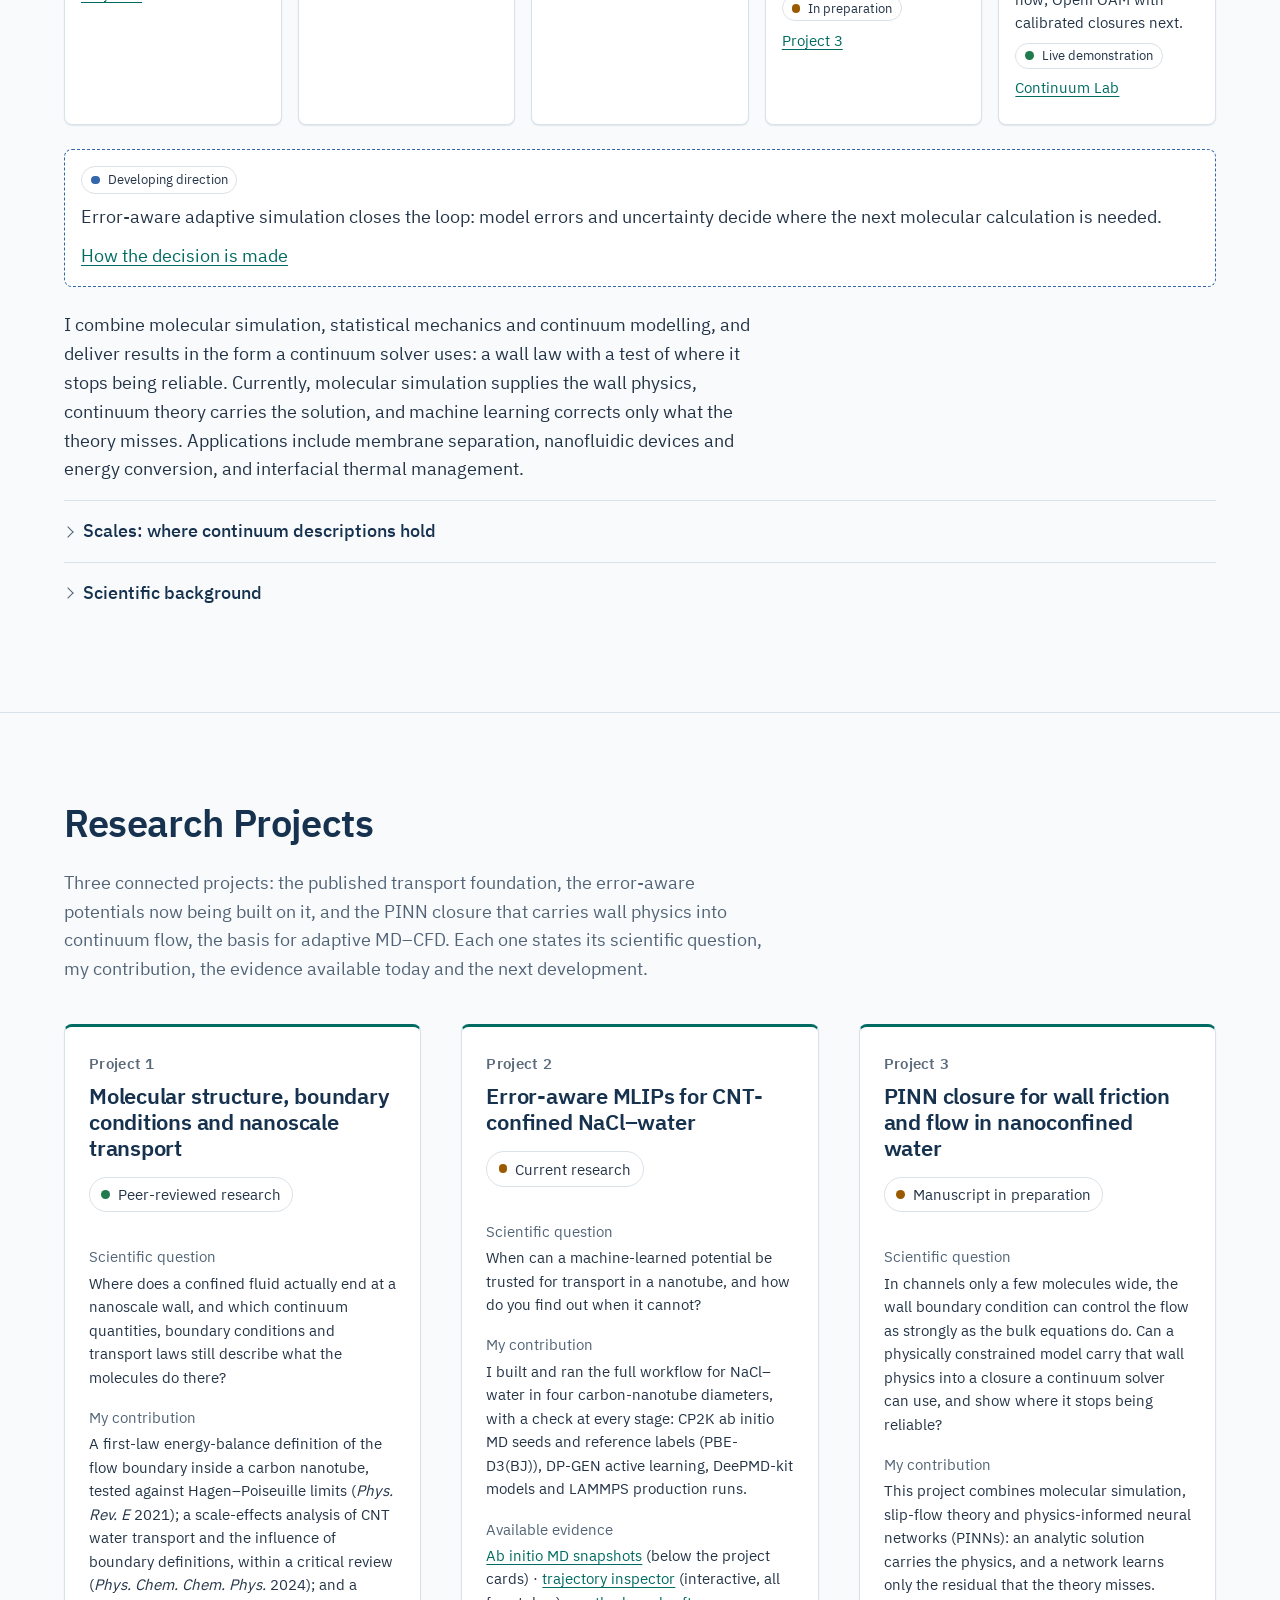
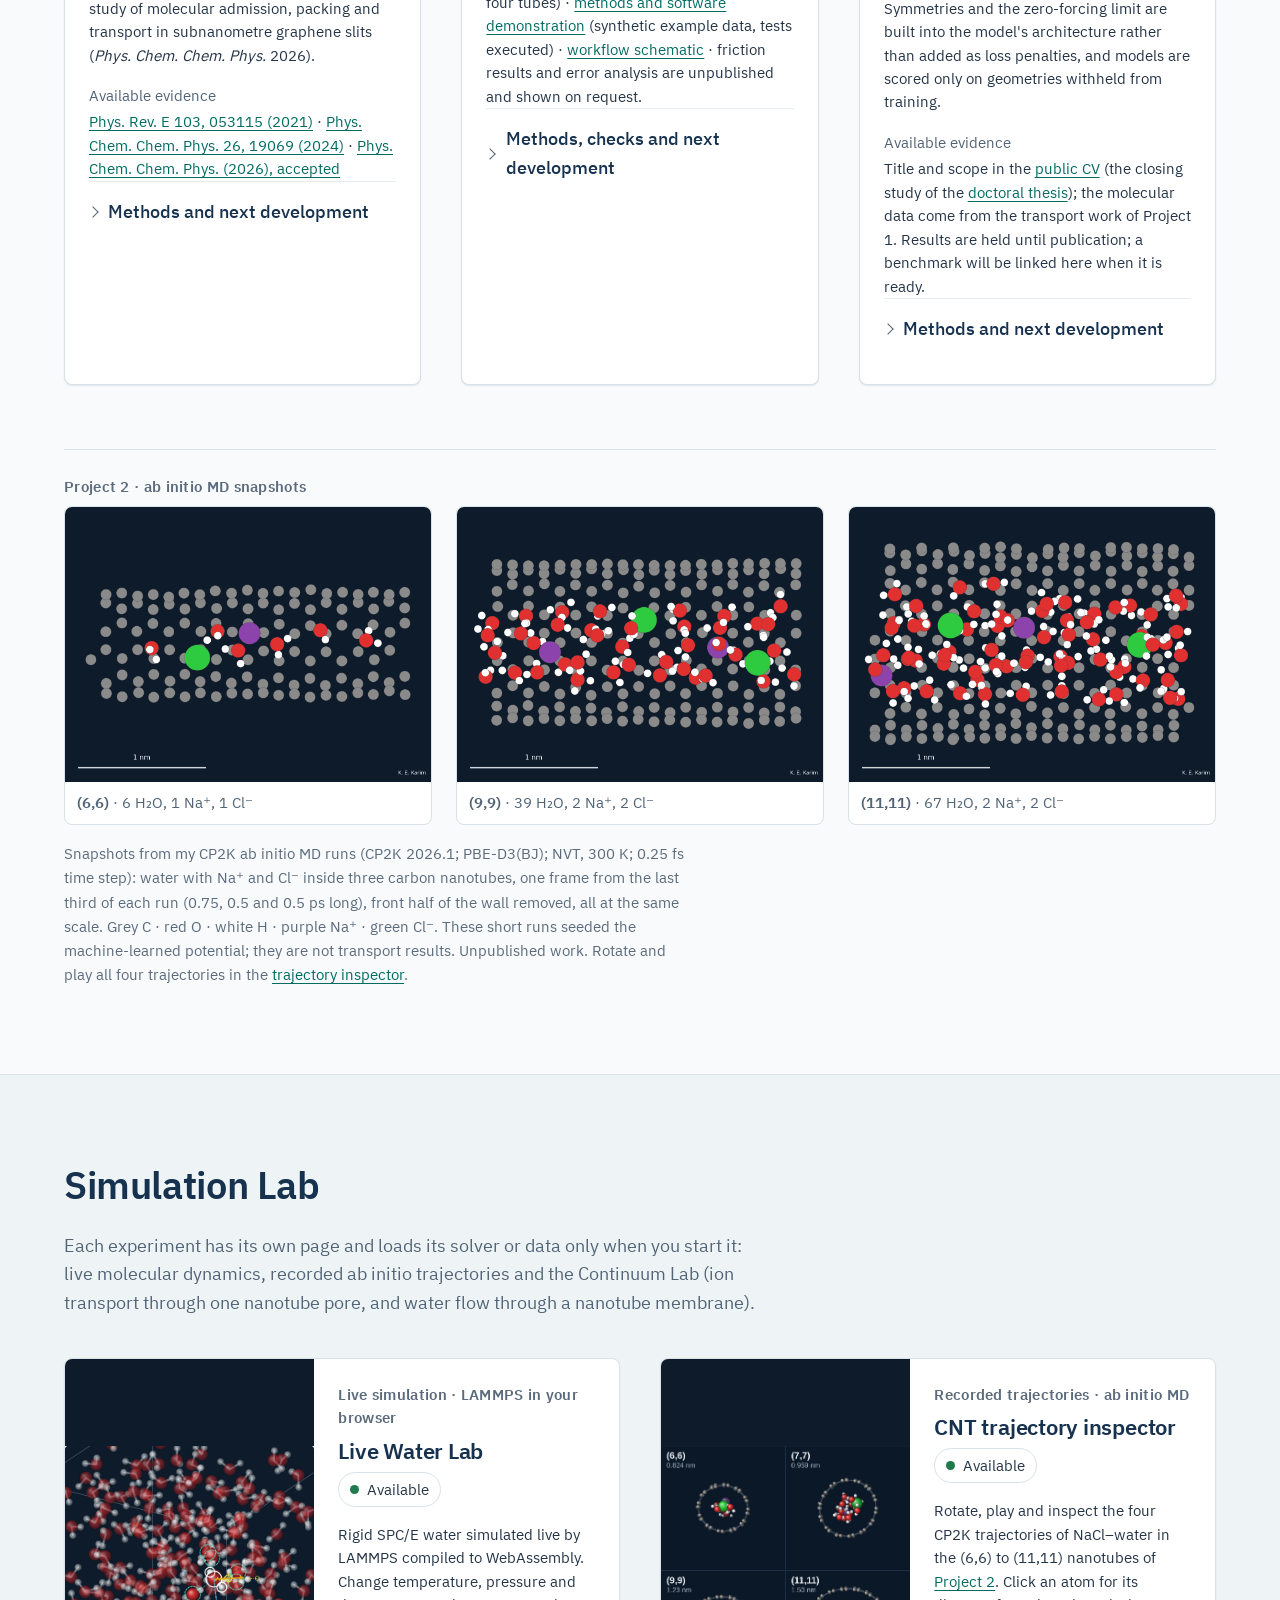
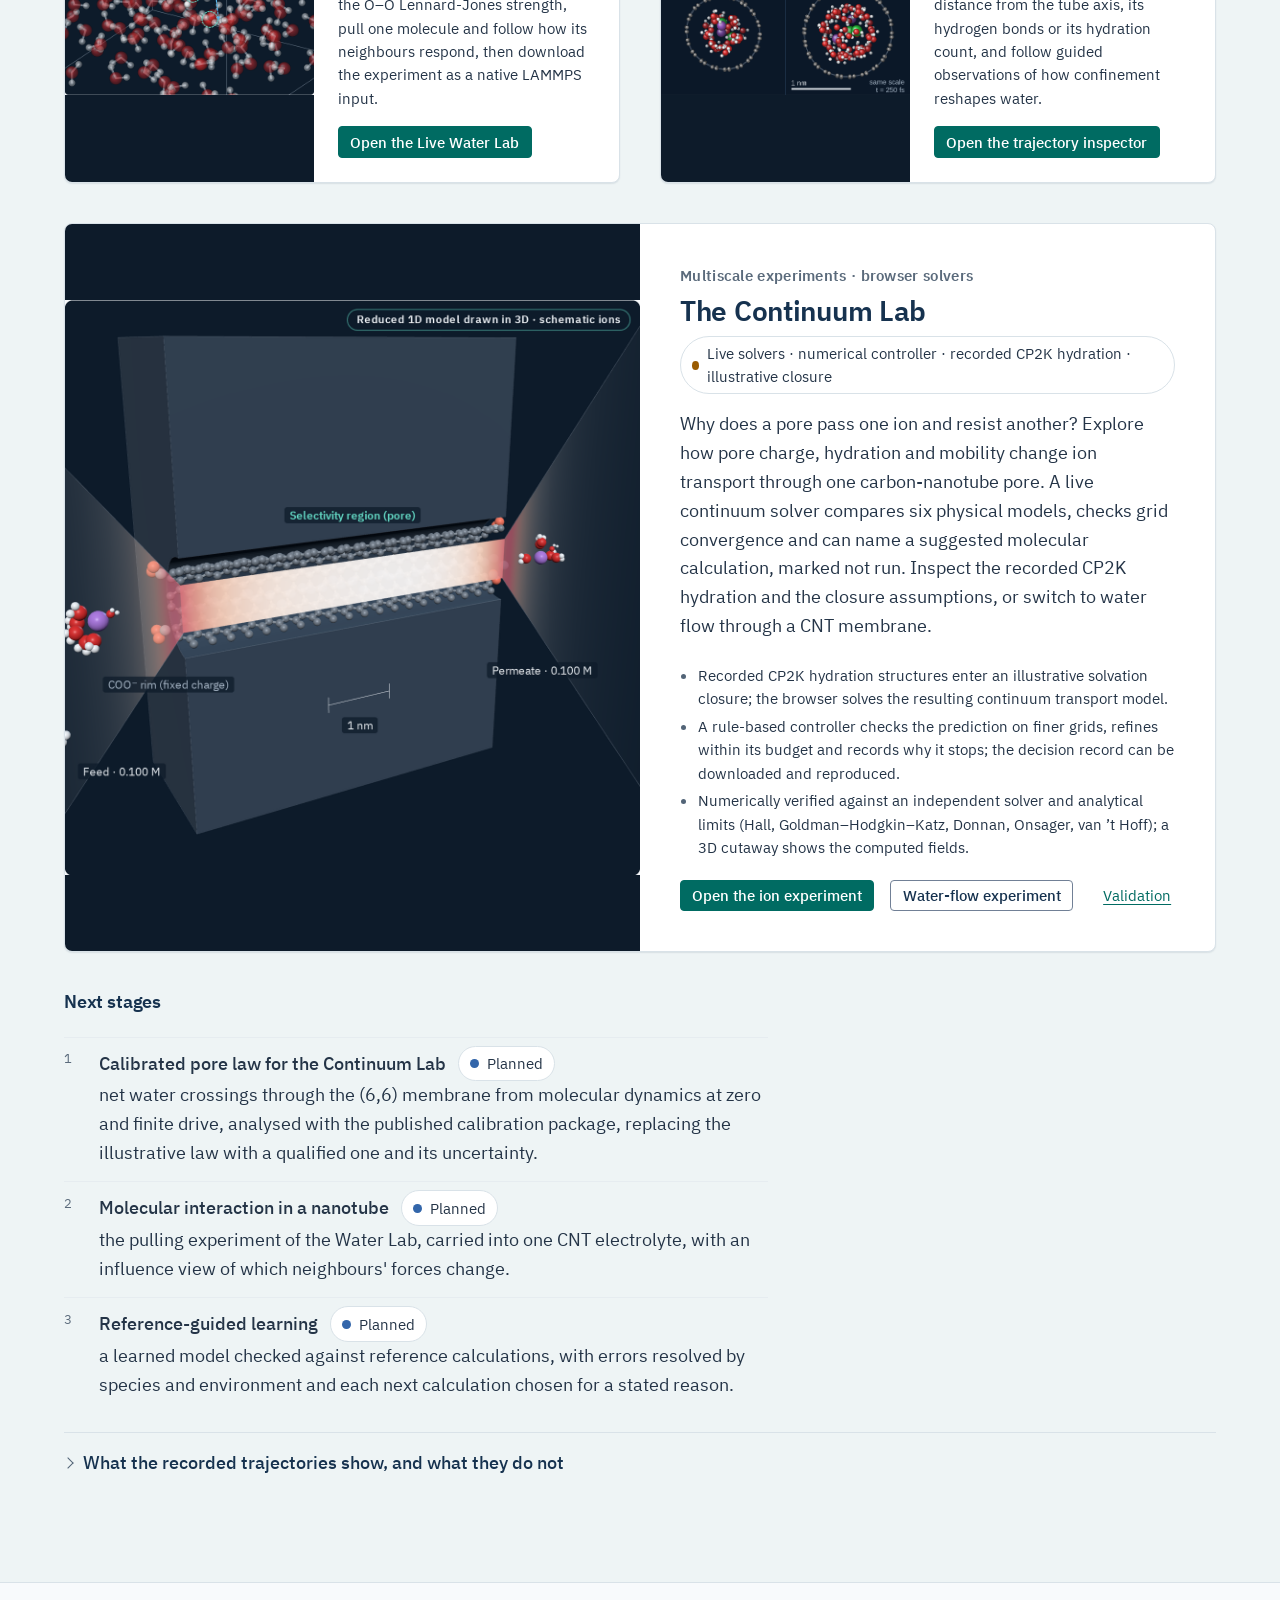
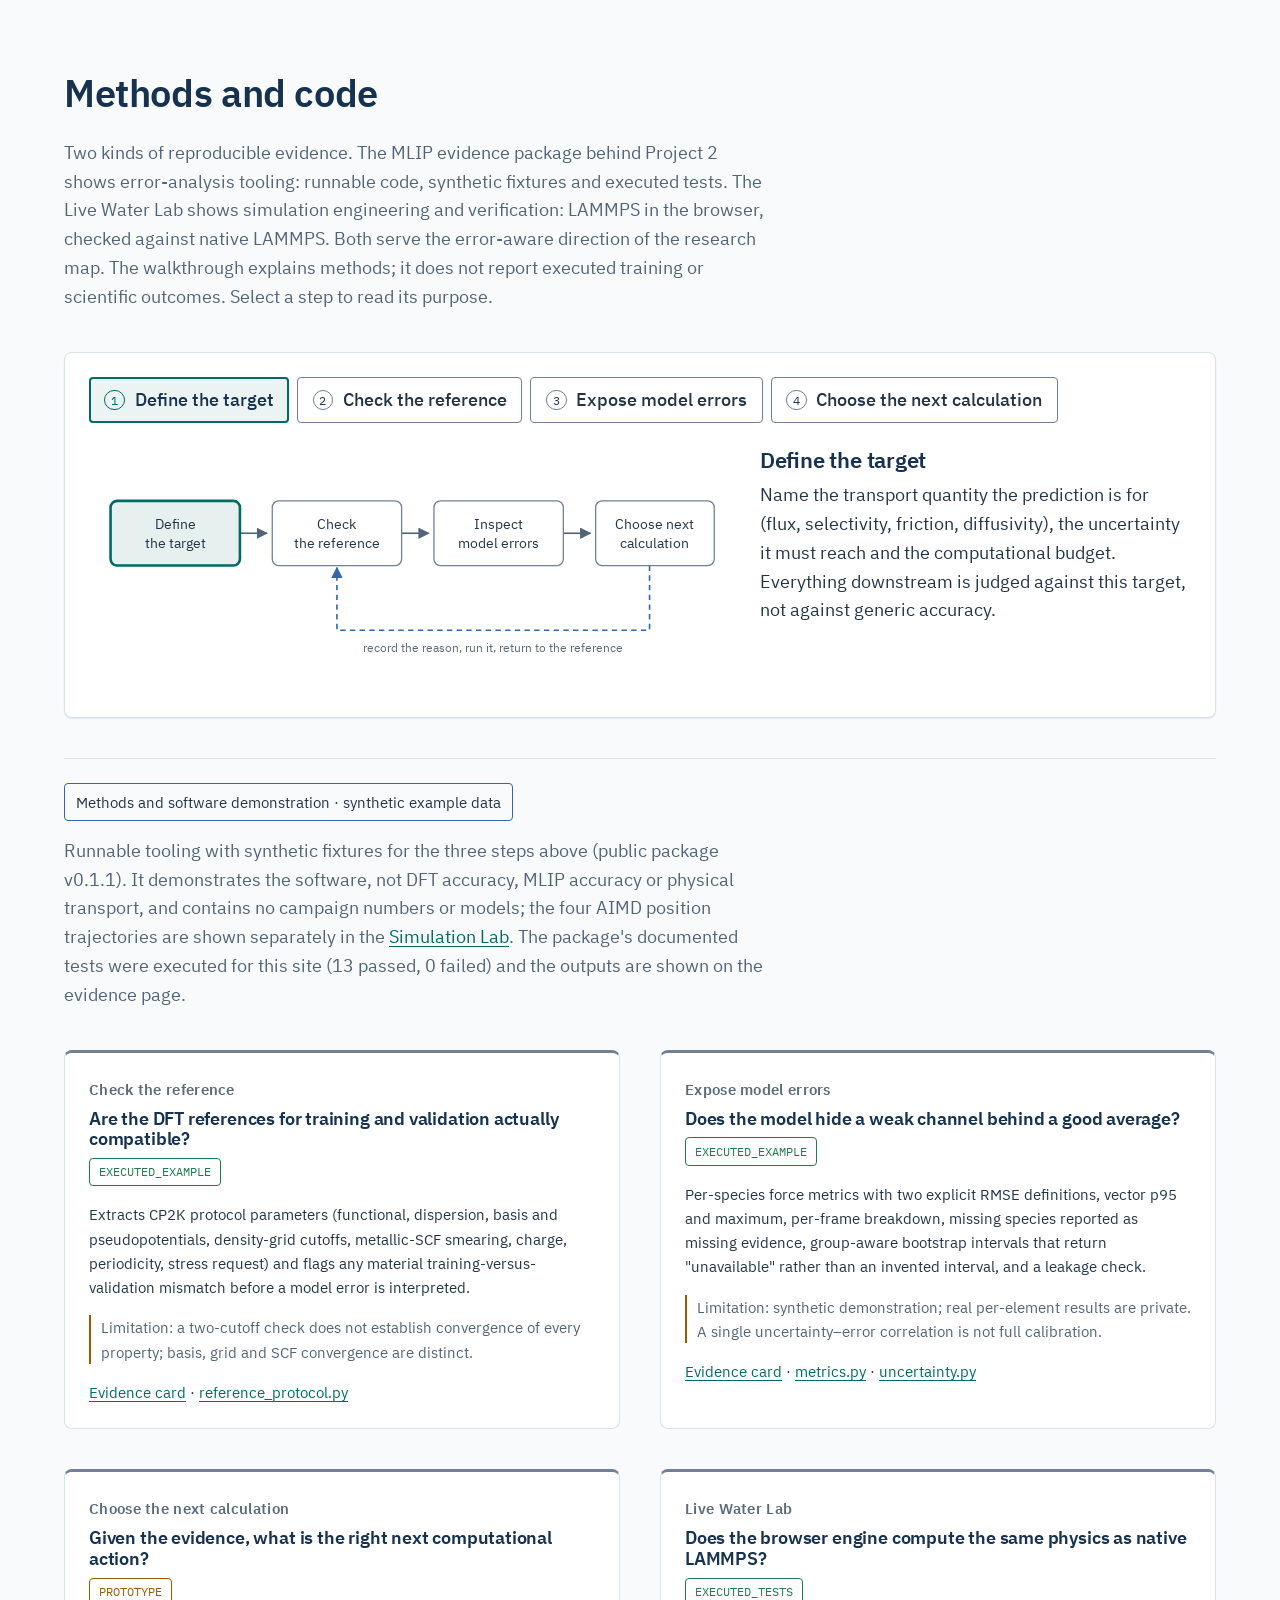
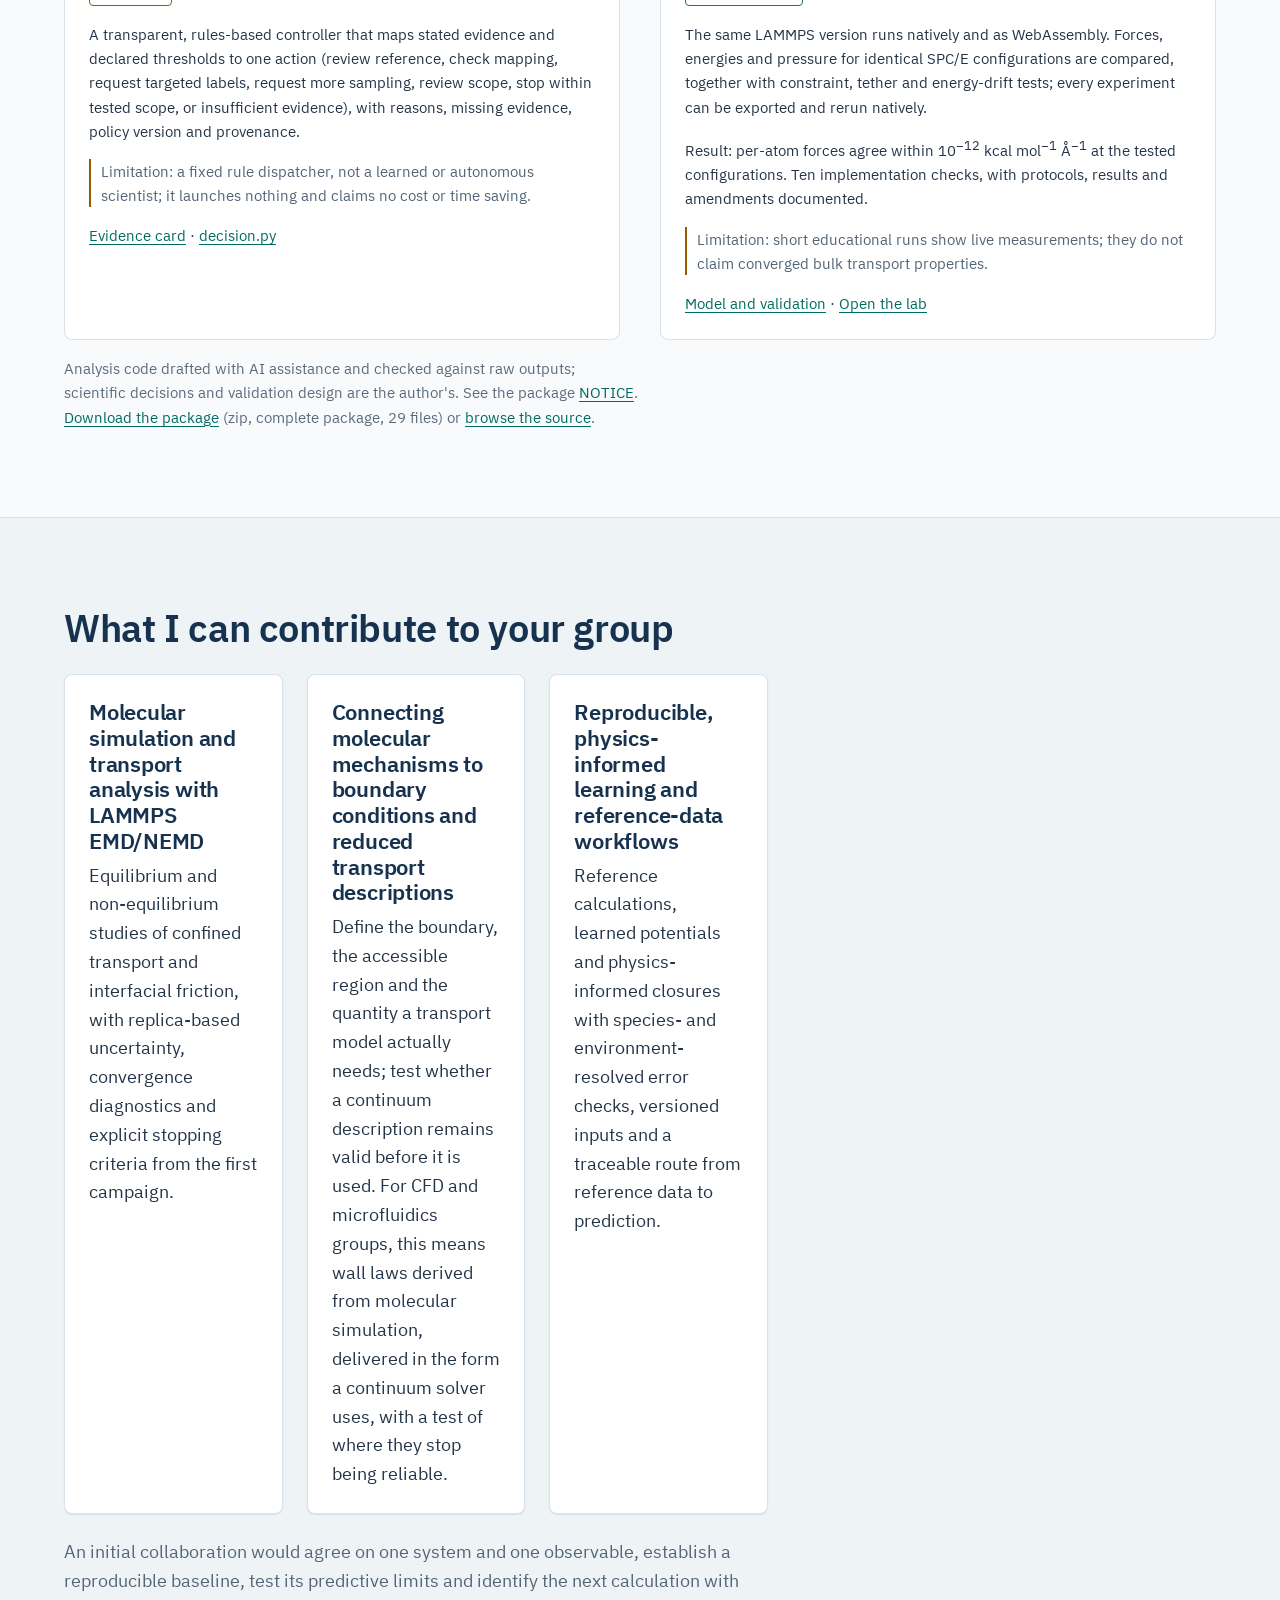
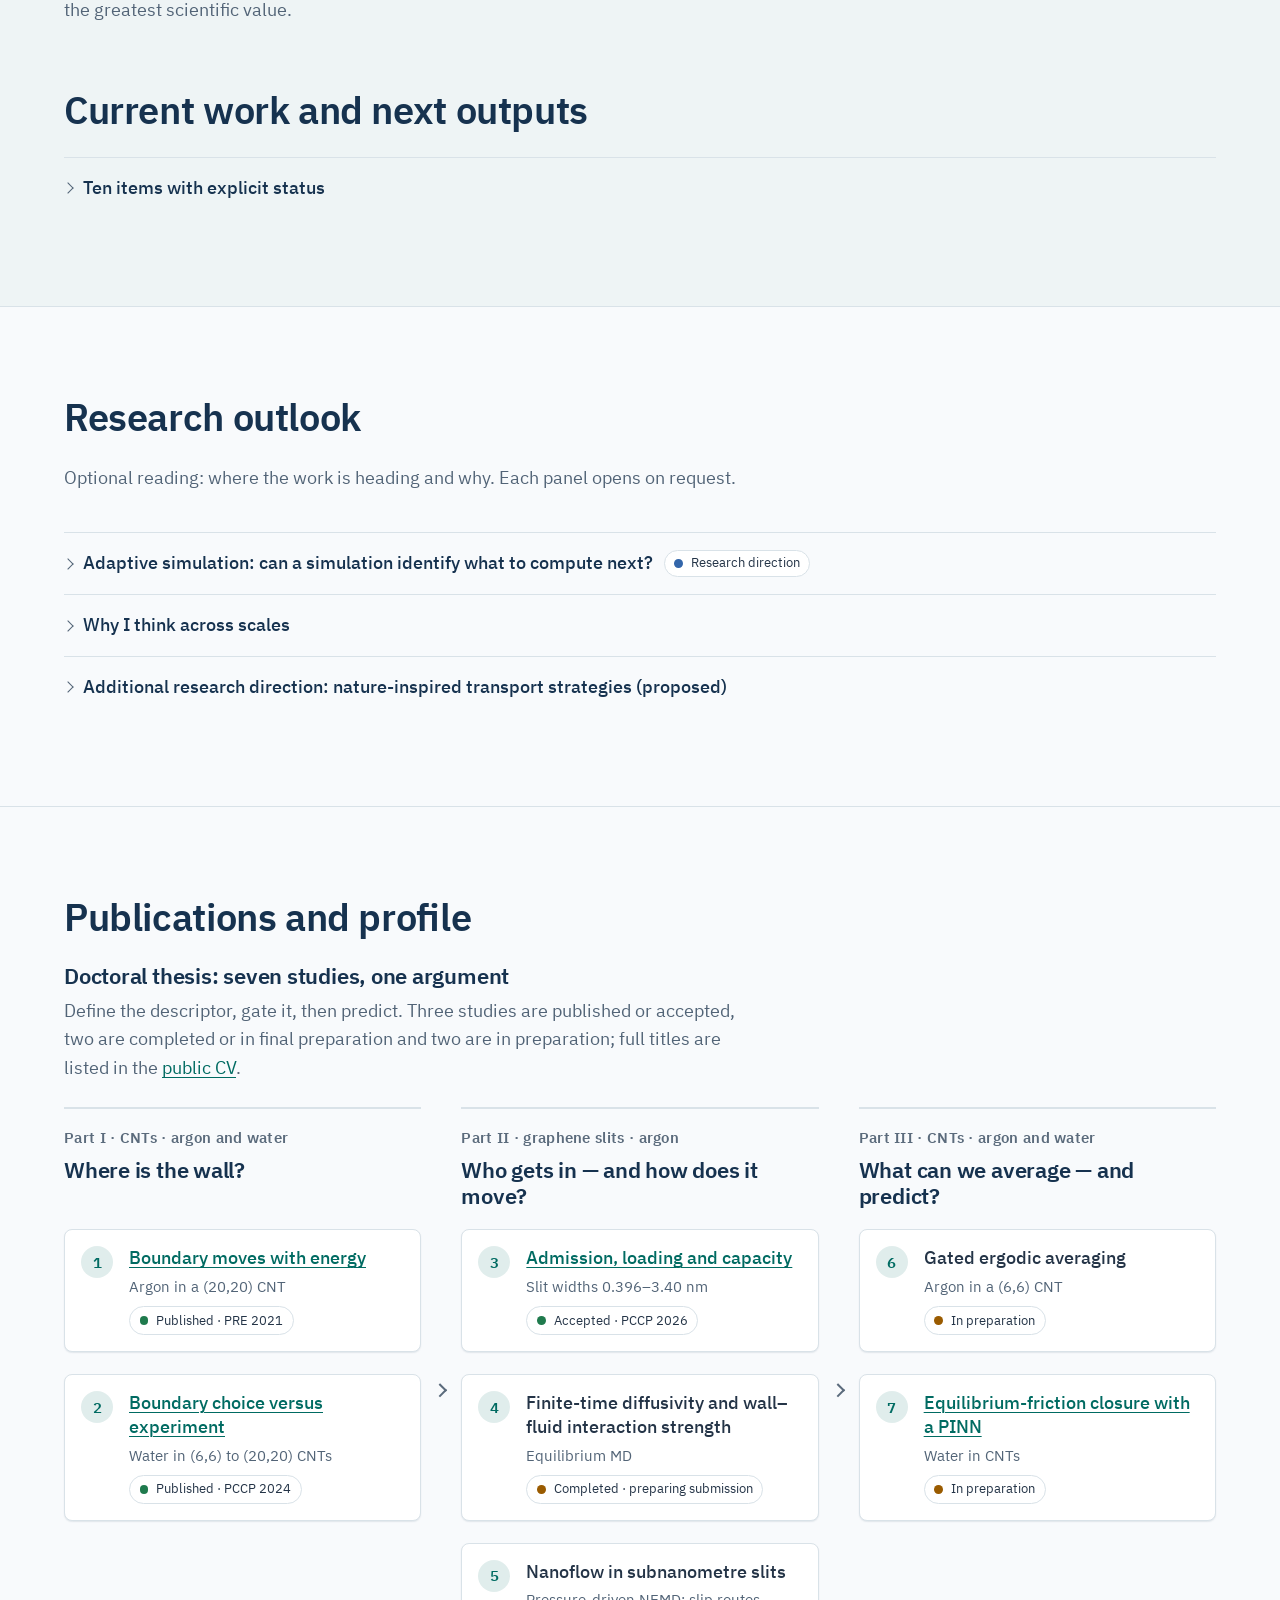
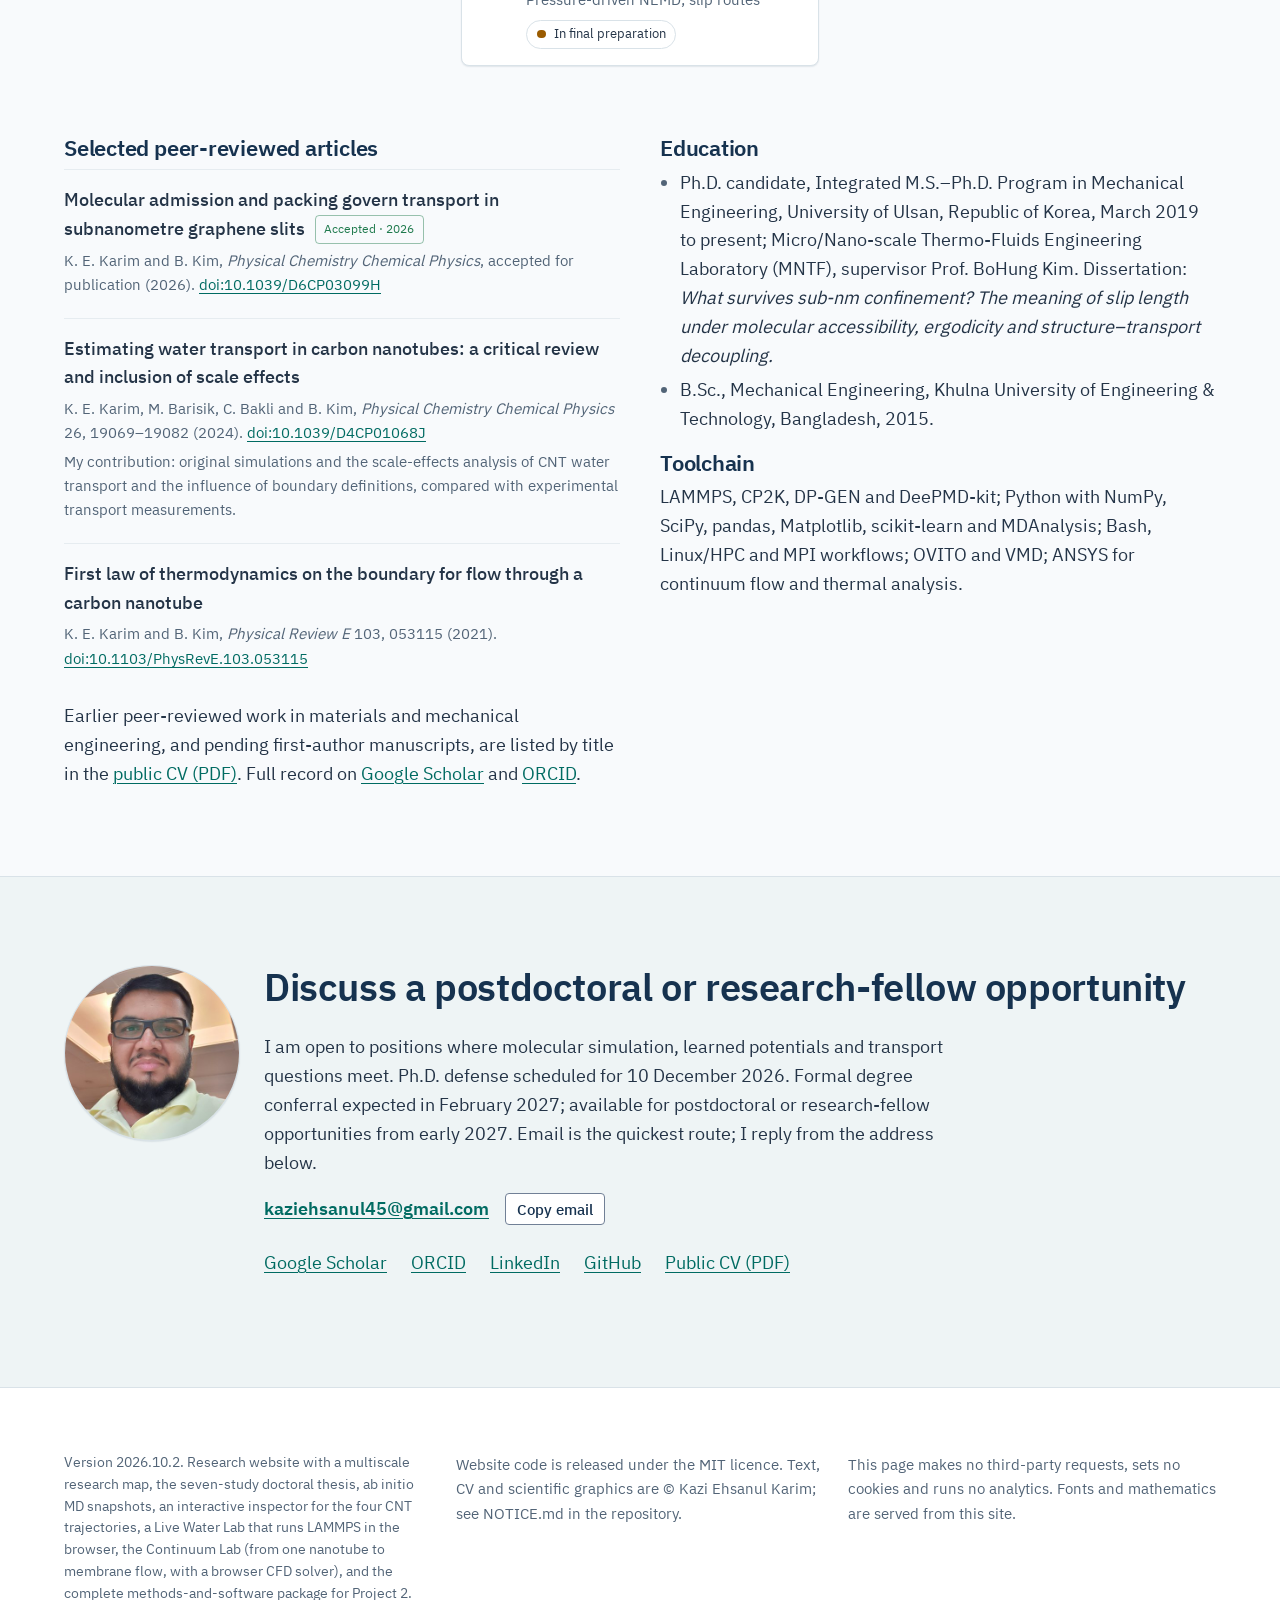
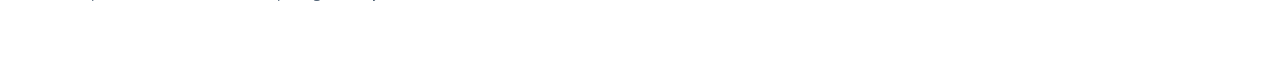
==== commit ffc2f386: "Website 2026.10.2" ====
--- a/index.html
+++ b/index.html
@@ -270,26 +270,11 @@
   </div>
 </section>
 
-<!-- D. Simulation Lab: the multiscale experiment first, then the two molecular viewers; each opens on its own page -->
+<!-- D. Simulation Lab: the two molecular viewers first, then the multiscale experiment; each opens on its own page -->
 <section class="section section-band" id="lab">
   <div class="container">
     <h2>Simulation Lab</h2>
-    <p class="section-intro">Each experiment has its own page and loads its solver or data only when you start it: the Continuum Lab (ion transport through one nanotube pore, and water flow through a nanotube membrane), live molecular dynamics and recorded ab initio trajectories.</p>
-    <article class="lab-card lab-card-feature">
-      <a class="lab-card-media" href="lab/continuum/" tabindex="-1" aria-hidden="true"><img src="assets/figures/continuum-lab-preview.png" width="1200" height="1200" loading="lazy" decoding="async" alt=""></a>
-      <div class="lab-card-body">
-        <p class="project-kicker">Multiscale experiments · browser solvers</p>
-        <h3>The Continuum Lab</h3>
-        <p><span class="status">Live solvers · numerical controller · recorded CP2K hydration · illustrative closure</span></p>
-        <p class="lab-lead">Why does a pore pass one ion and resist another? Explore how pore charge, hydration and mobility change ion transport through one carbon-nanotube pore. A live continuum solver compares six physical models, checks grid convergence and can name a suggested molecular calculation, marked not run. Inspect the recorded CP2K hydration and the closure assumptions, or switch to water flow through a CNT membrane.</p>
-        <ul class="lab-points">
-          <li>Recorded CP2K hydration structures enter an illustrative solvation closure; the browser solves the resulting continuum transport model.</li>
-          <li>A rule-based controller checks the prediction on finer grids, refines within its budget and records why it stops; the decision record can be downloaded and reproduced.</li>
-          <li>Numerically verified against an independent solver and analytical limits (Hall, Goldman–Hodgkin–Katz, Donnan, Onsager, van ’t Hoff); a 3D cutaway shows the computed fields.</li>
-        </ul>
-        <p class="lab-cta"><a class="btn btn-primary btn-small" href="lab/continuum/">Open the ion experiment</a> <a class="btn btn-small" href="lab/continuum/water.html">Water-flow experiment</a> <a class="lab-more" href="lab/continuum/#validation">Validation</a></p>
-      </div>
-    </article>
+    <p class="section-intro">Each experiment has its own page and loads its solver or data only when you start it: live molecular dynamics, recorded ab initio trajectories and the Continuum Lab (ion transport through one nanotube pore, and water flow through a nanotube membrane).</p>
     <div class="lab-cards">
       <article class="lab-card">
         <a class="lab-card-media" href="lab/water/" tabindex="-1" aria-hidden="true"><img src="assets/figures/water-lab-preview.png" width="1200" height="1200" loading="lazy" decoding="async" alt=""></a>
@@ -312,6 +297,21 @@
         </div>
       </article>
     </div>
+    <article class="lab-card lab-card-feature">
+      <a class="lab-card-media" href="lab/continuum/" tabindex="-1" aria-hidden="true"><img src="assets/figures/continuum-lab-preview.png" width="1200" height="1200" loading="lazy" decoding="async" alt=""></a>
+      <div class="lab-card-body">
+        <p class="project-kicker">Multiscale experiments · browser solvers</p>
+        <h3>The Continuum Lab</h3>
+        <p><span class="status">Live solvers · numerical controller · recorded CP2K hydration · illustrative closure</span></p>
+        <p class="lab-lead">Why does a pore pass one ion and resist another? Explore how pore charge, hydration and mobility change ion transport through one carbon-nanotube pore. A live continuum solver compares six physical models, checks grid convergence and can name a suggested molecular calculation, marked not run. Inspect the recorded CP2K hydration and the closure assumptions, or switch to water flow through a CNT membrane.</p>
+        <ul class="lab-points">
+          <li>Recorded CP2K hydration structures enter an illustrative solvation closure; the browser solves the resulting continuum transport model.</li>
+          <li>A rule-based controller checks the prediction on finer grids, refines within its budget and records why it stops; the decision record can be downloaded and reproduced.</li>
+          <li>Numerically verified against an independent solver and analytical limits (Hall, Goldman–Hodgkin–Katz, Donnan, Onsager, van ’t Hoff); a 3D cutaway shows the computed fields.</li>
+        </ul>
+        <p class="lab-cta"><a class="btn btn-primary btn-small" href="lab/continuum/">Open the ion experiment</a> <a class="btn btn-small" href="lab/continuum/water.html">Water-flow experiment</a> <a class="lab-more" href="lab/continuum/#validation">Validation</a></p>
+      </div>
+    </article>
     <h3 class="lab-next-title">Next stages</h3>
     <ol class="lab-steps">
       <li><b>Calibrated pore law for the Continuum Lab <span class="status status-proposed">Planned</span></b> net water crossings through the (6,6) membrane from molecular dynamics at zero and finite drive, analysed with the published calibration package, replacing the illustrative law with a qualified one and its uncertainty.</li>
@@ -717,7 +717,7 @@
 <footer class="site-footer">
   <div class="container footer-grid">
     <div>
-      <p class="version">Version 2026.10.1. Research website with a multiscale research map, the seven-study doctoral thesis, ab initio MD snapshots, an interactive inspector for the four CNT trajectories, a Live Water Lab that runs LAMMPS in the browser, the Continuum Lab (from one nanotube to membrane flow, with a browser CFD solver), and the complete methods-and-software package for Project 2.</p>
+      <p class="version">Version 2026.10.2. Research website with a multiscale research map, the seven-study doctoral thesis, ab initio MD snapshots, an interactive inspector for the four CNT trajectories, a Live Water Lab that runs LAMMPS in the browser, the Continuum Lab (from one nanotube to membrane flow, with a browser CFD solver), and the complete methods-and-software package for Project 2.</p>
     </div>
     <div>
       <p>Website code is released under the MIT licence. Text, CV and scientific graphics are © Kazi Ehsanul Karim; see NOTICE.md in the repository.</p>
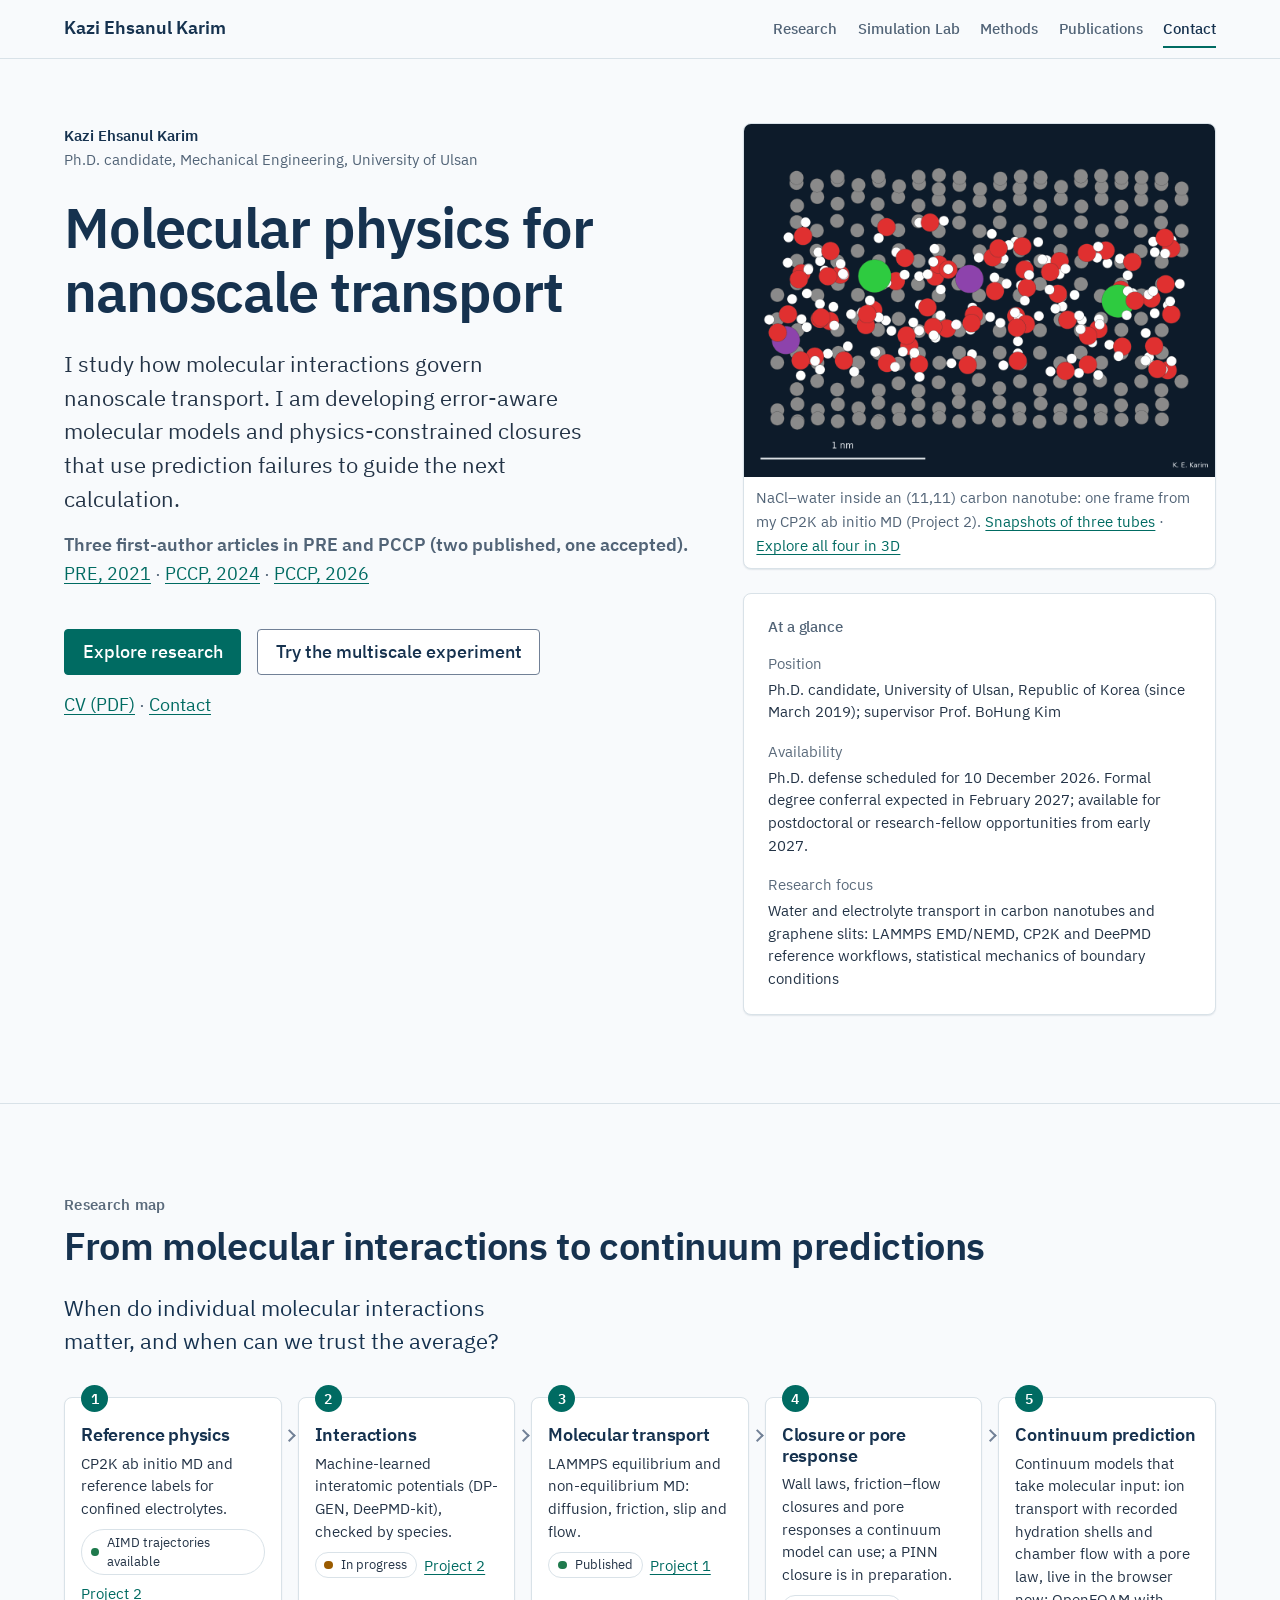
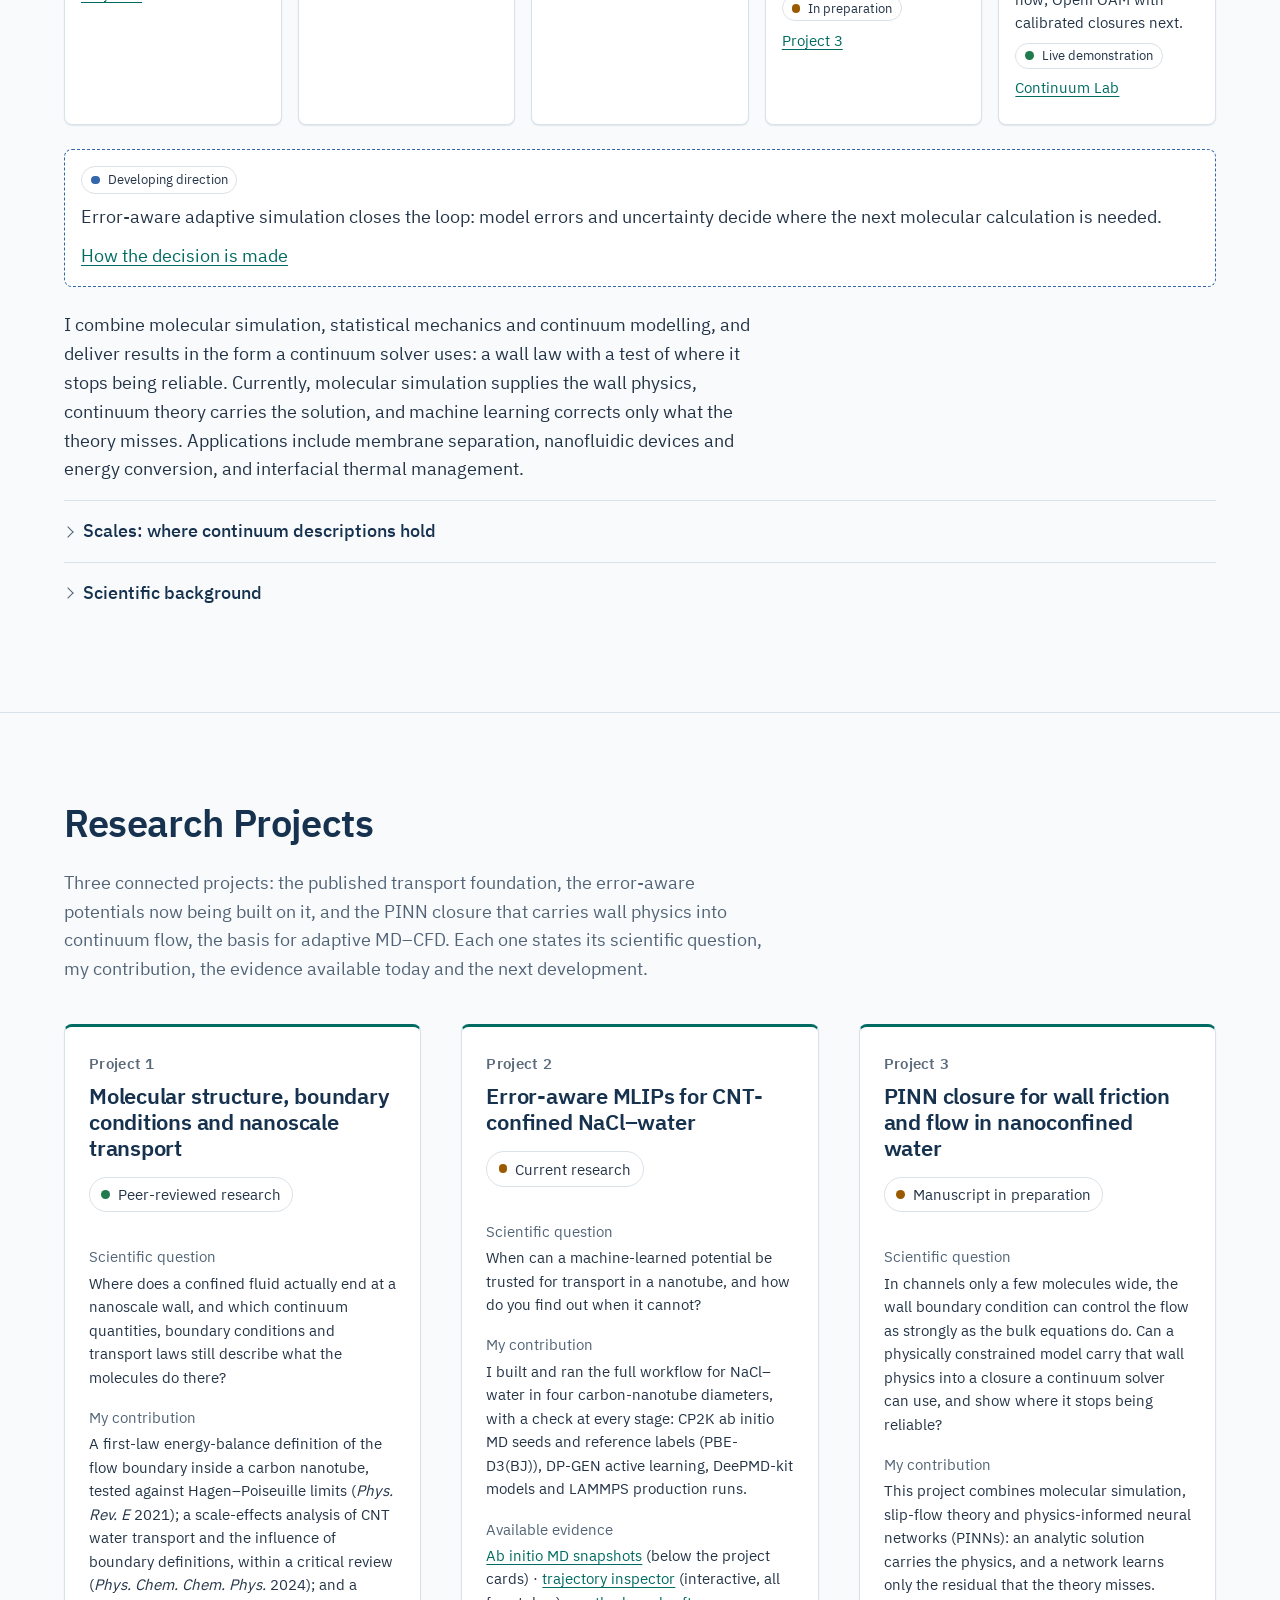
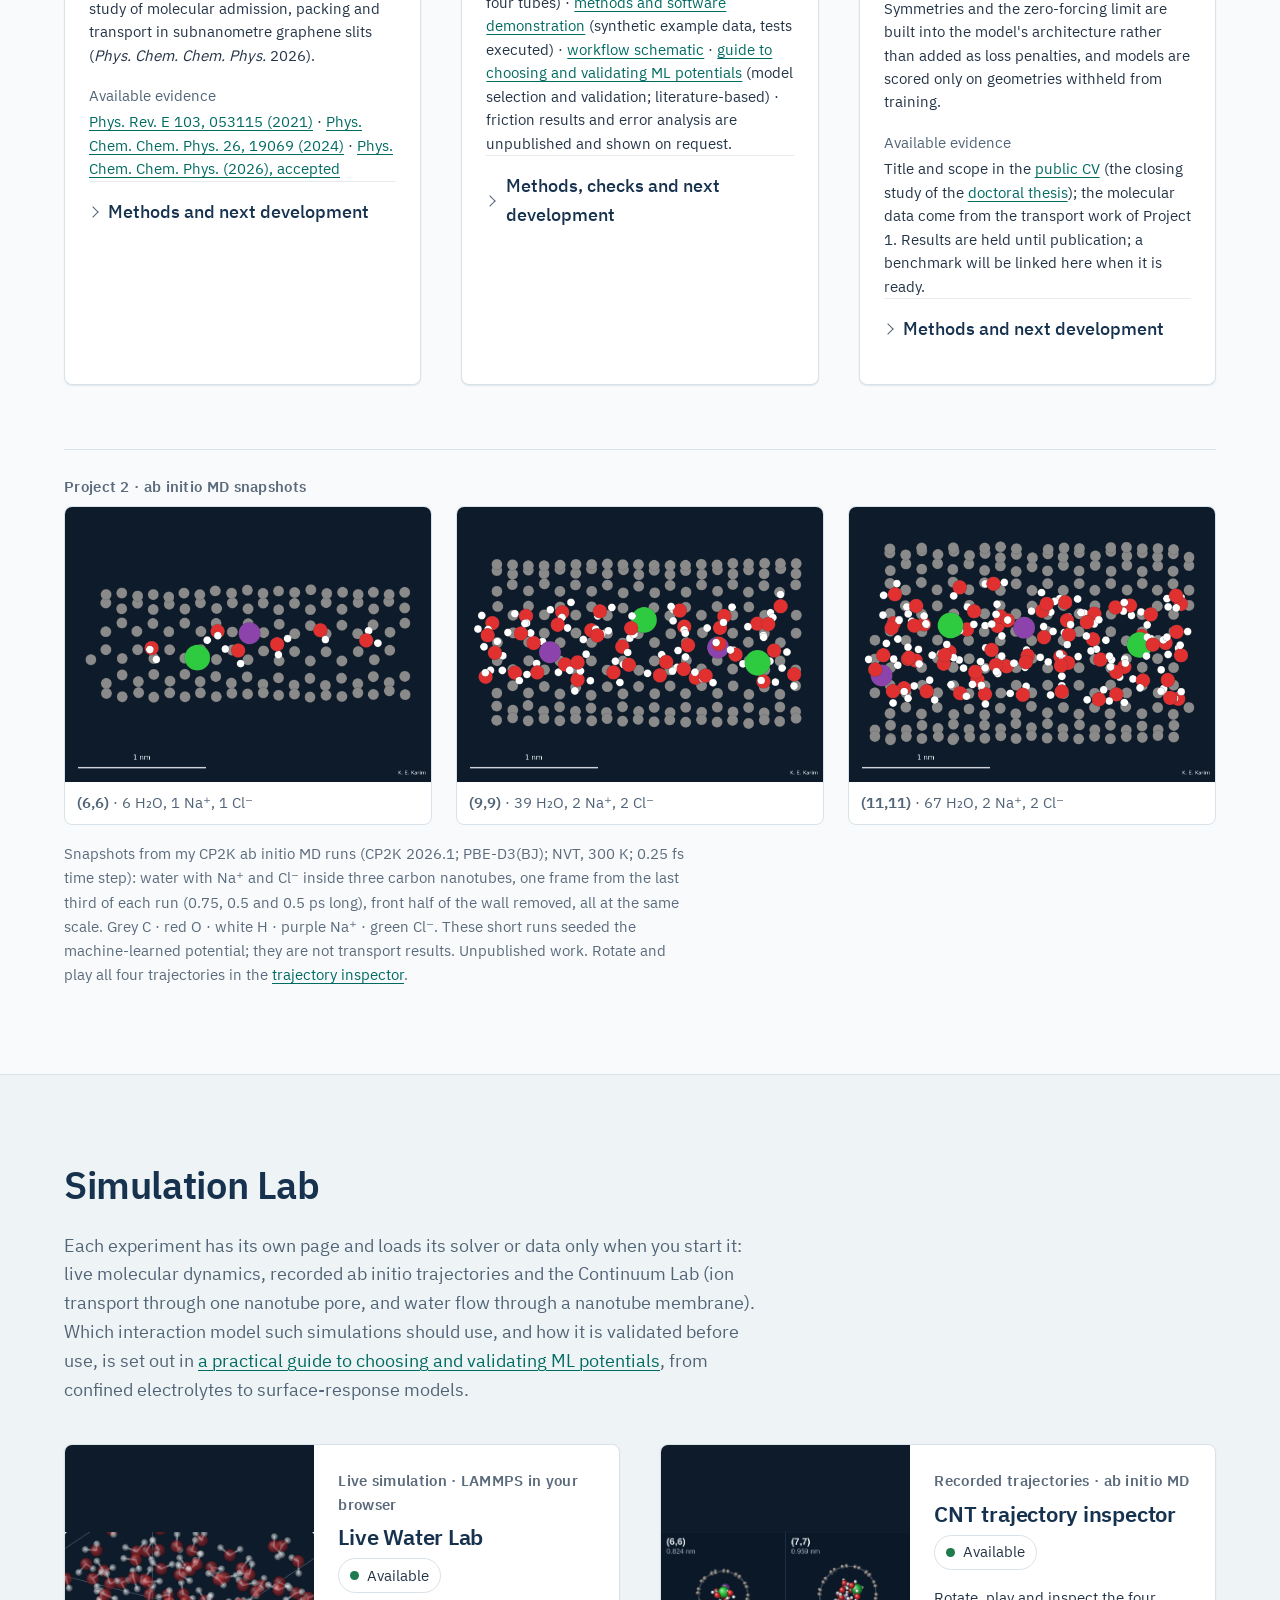
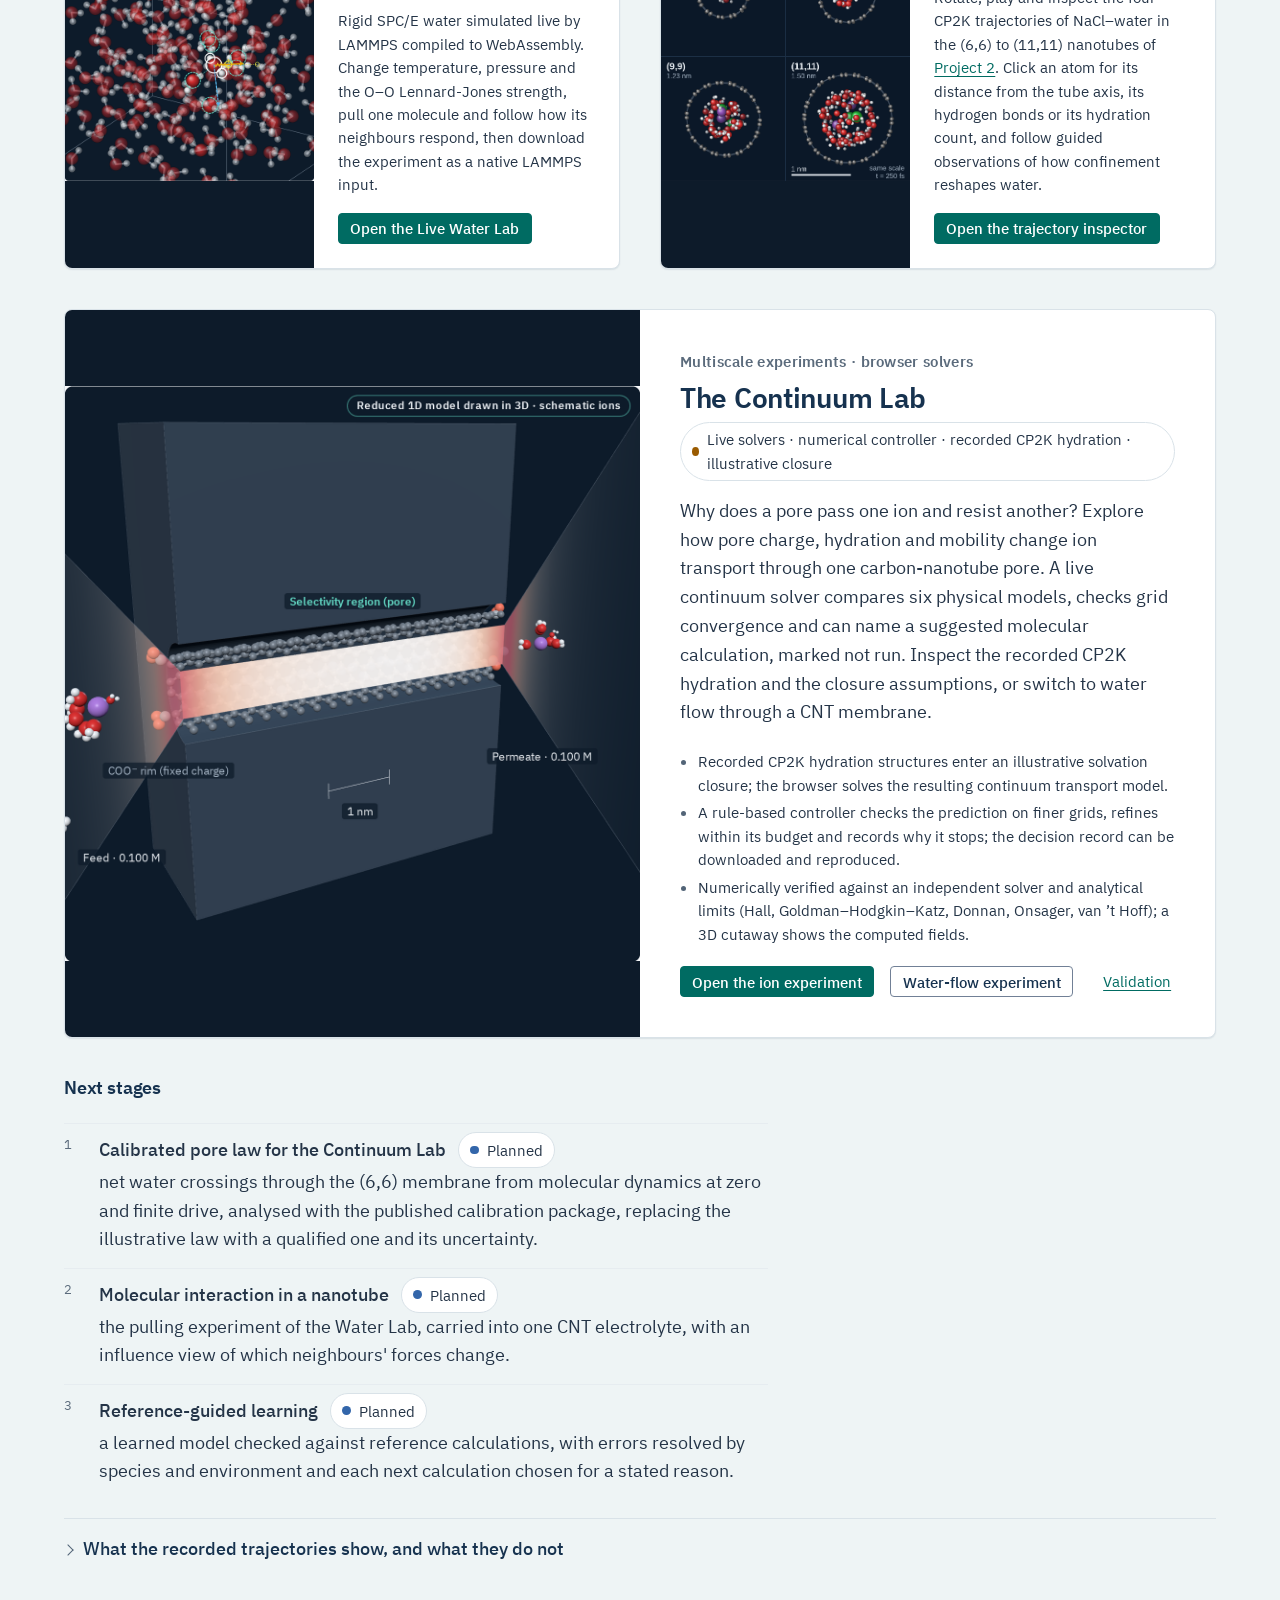
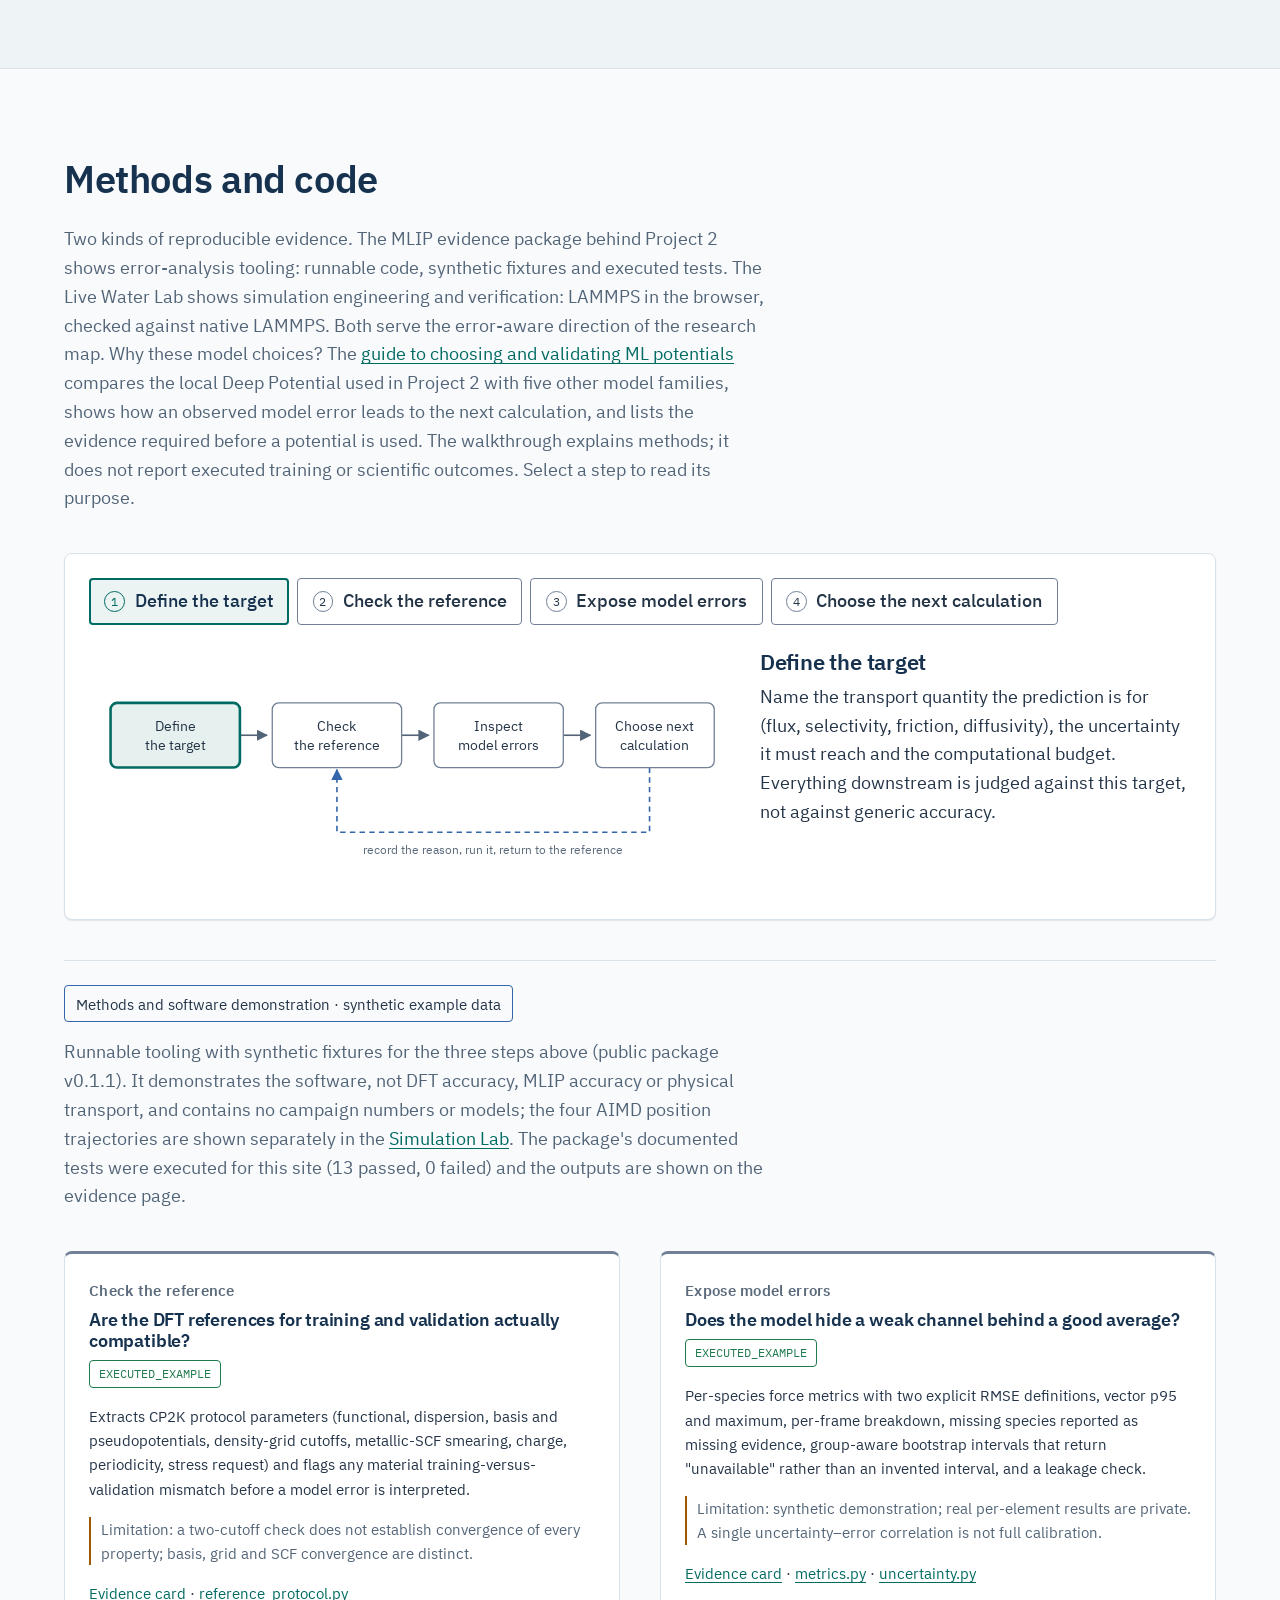
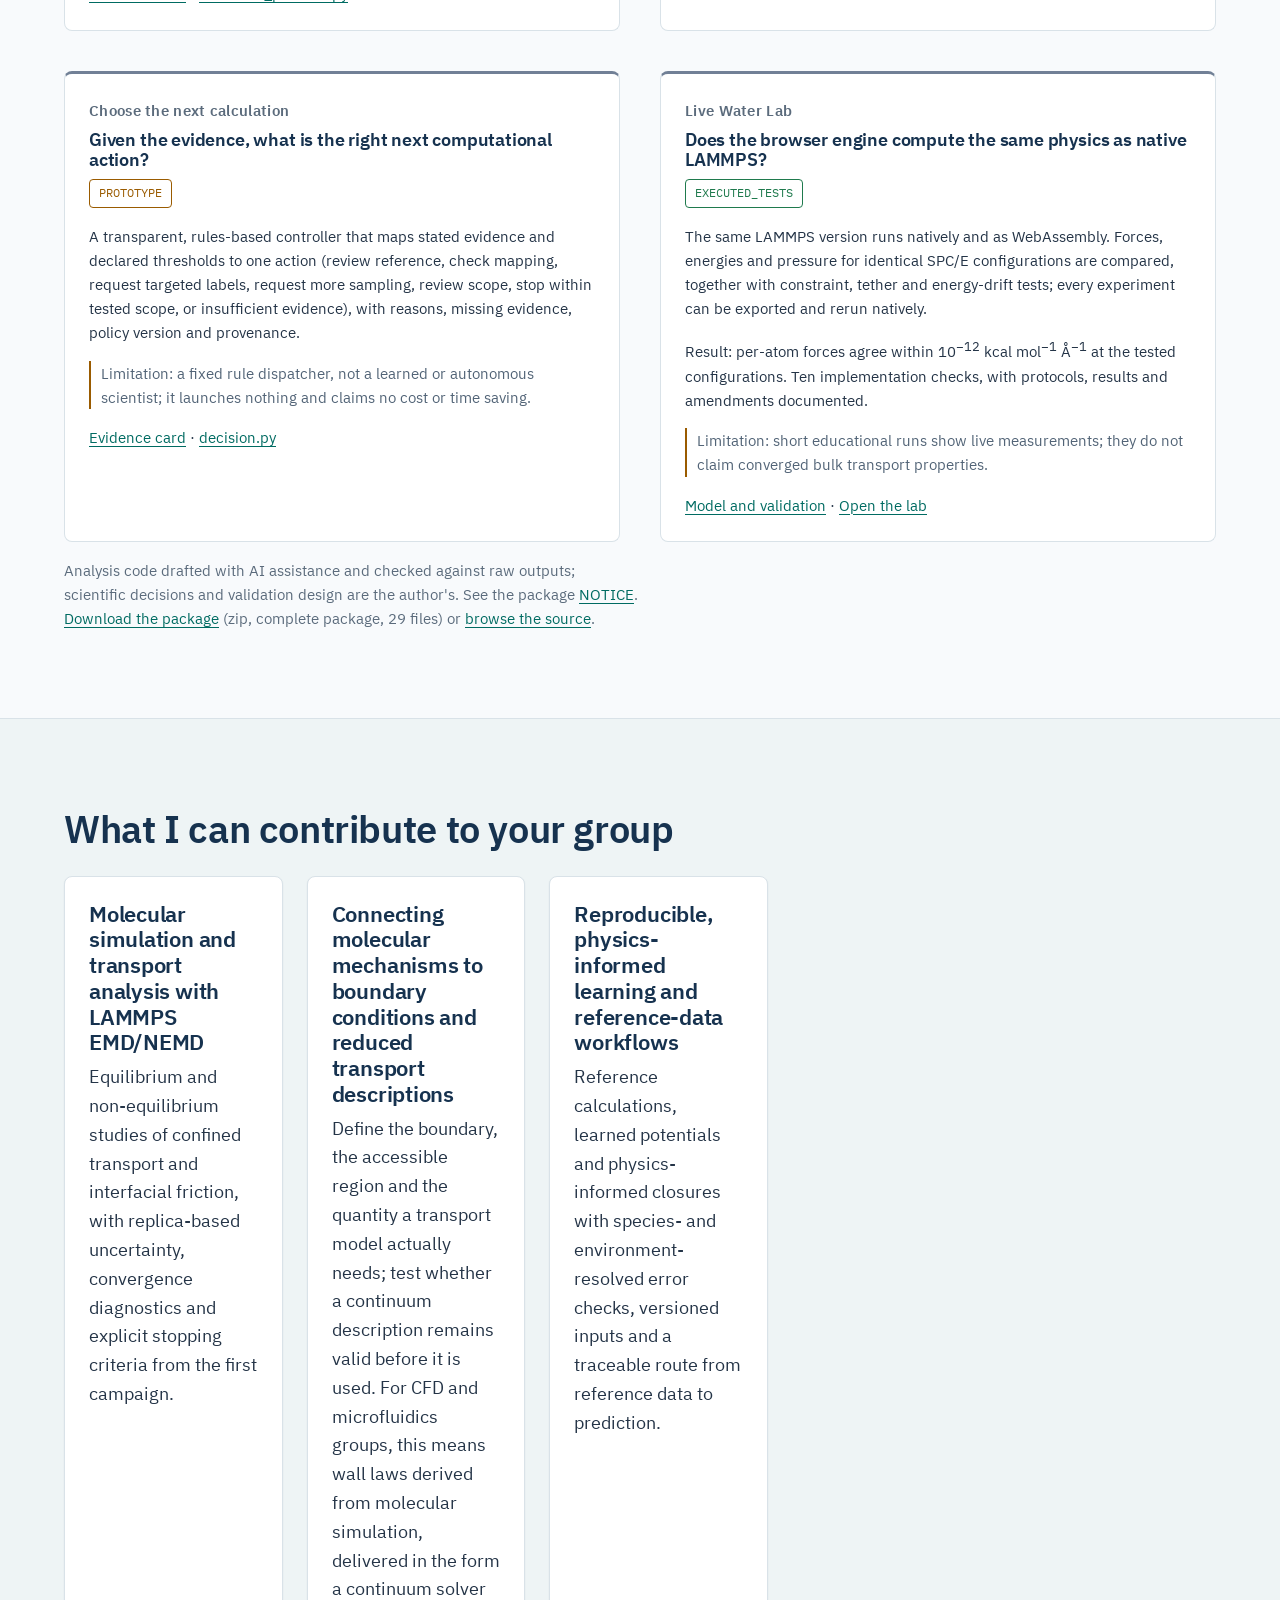
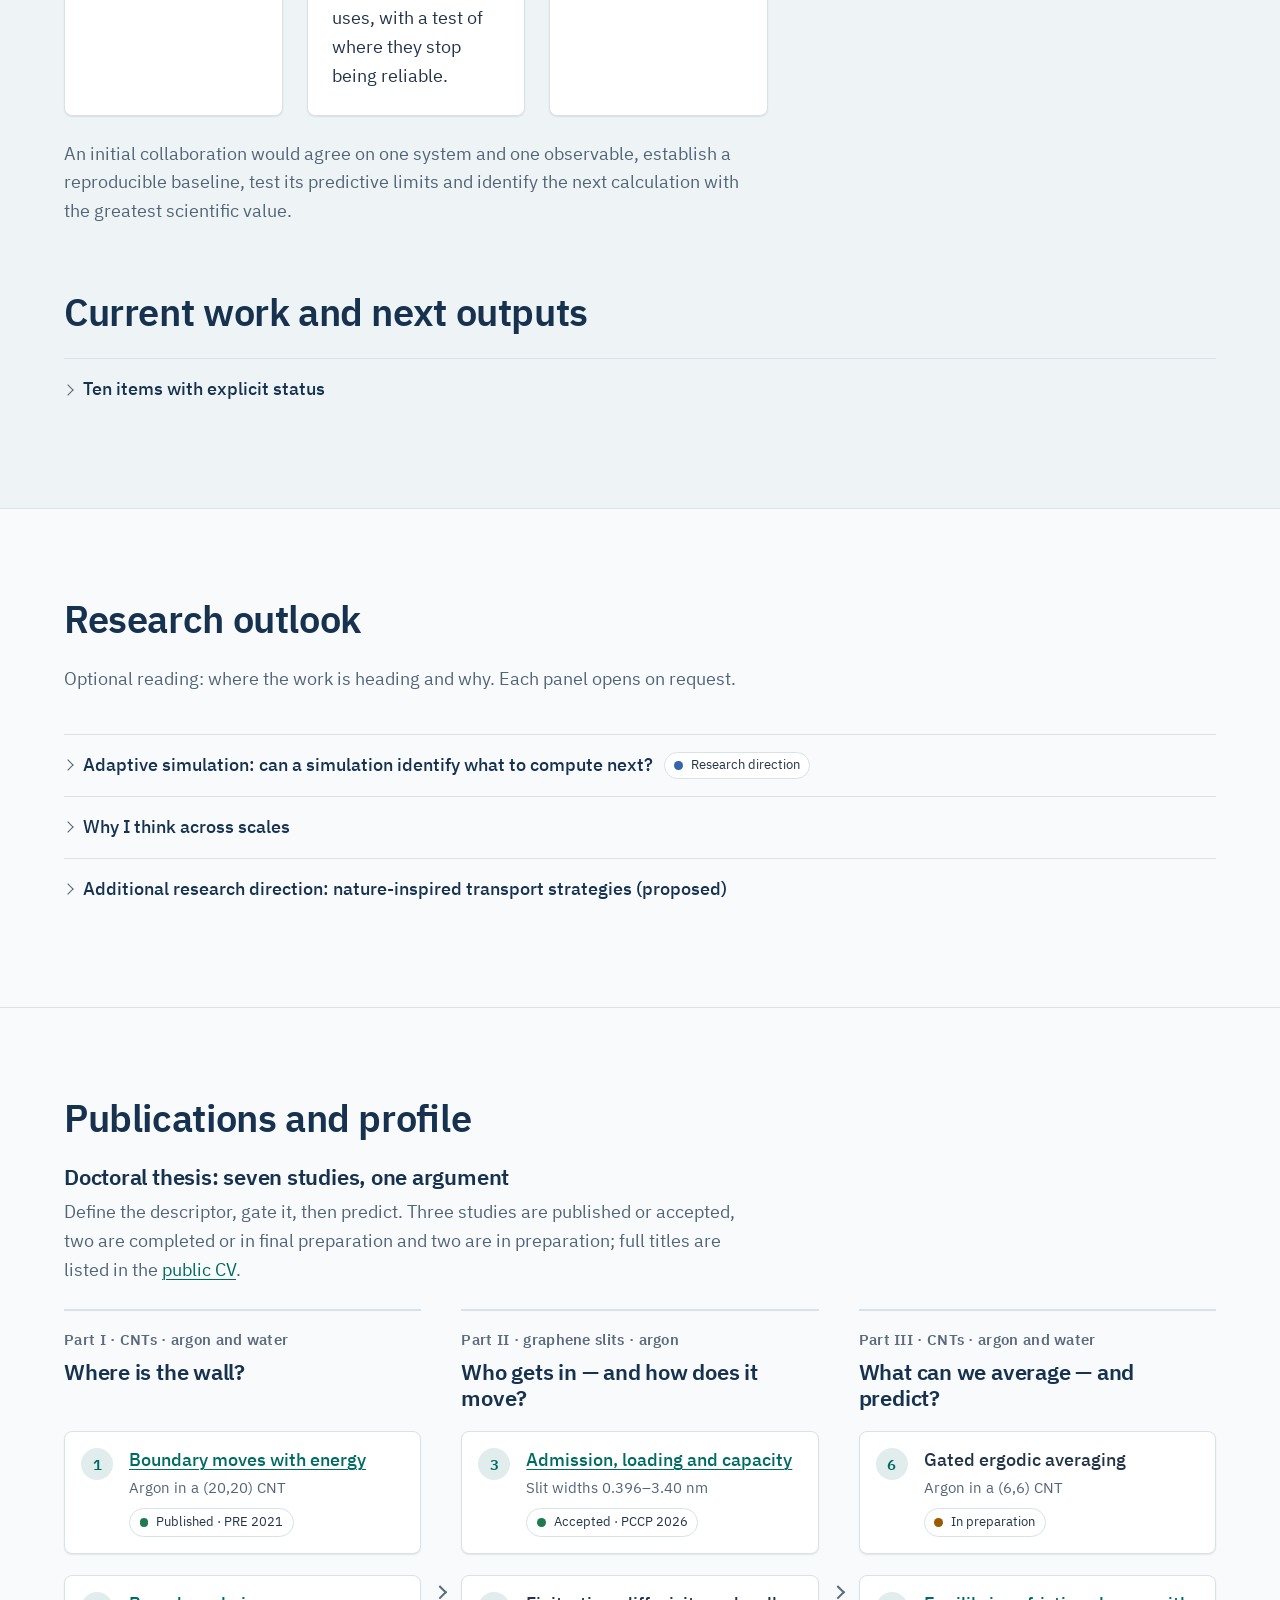
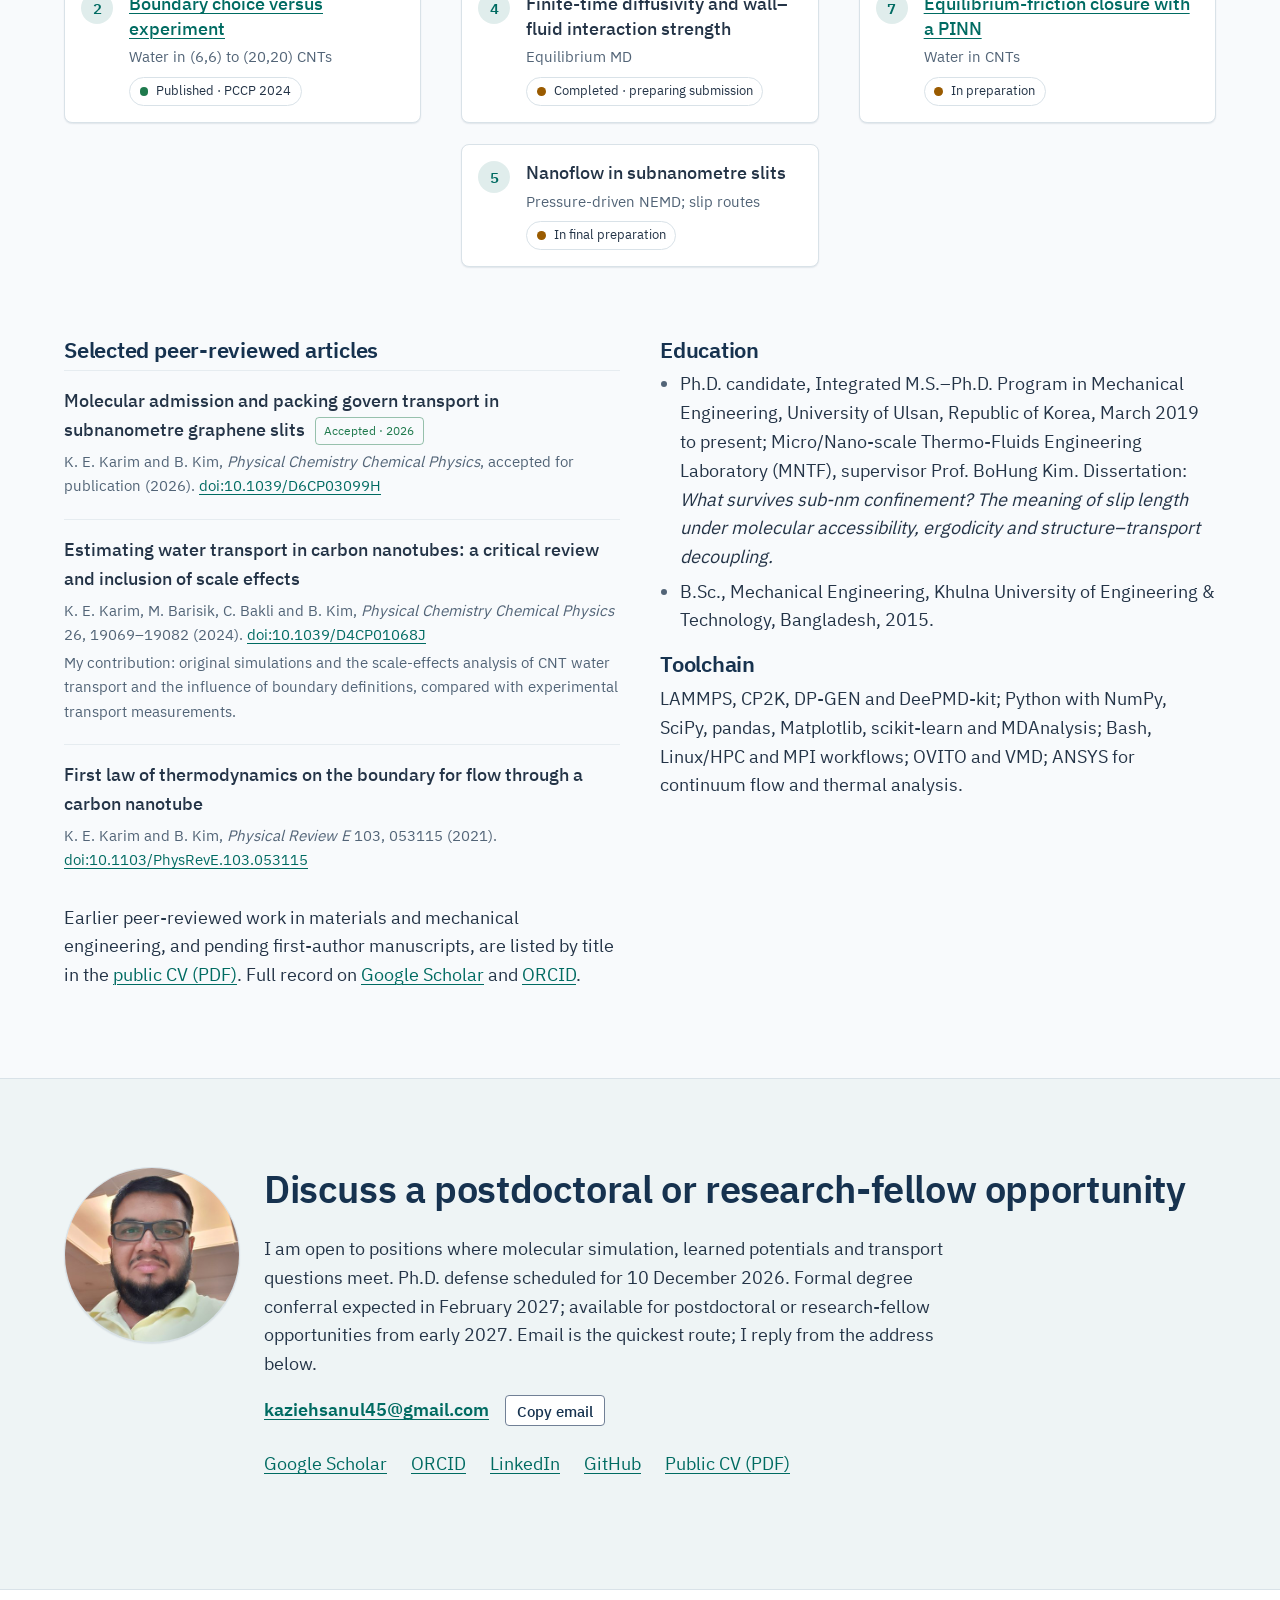
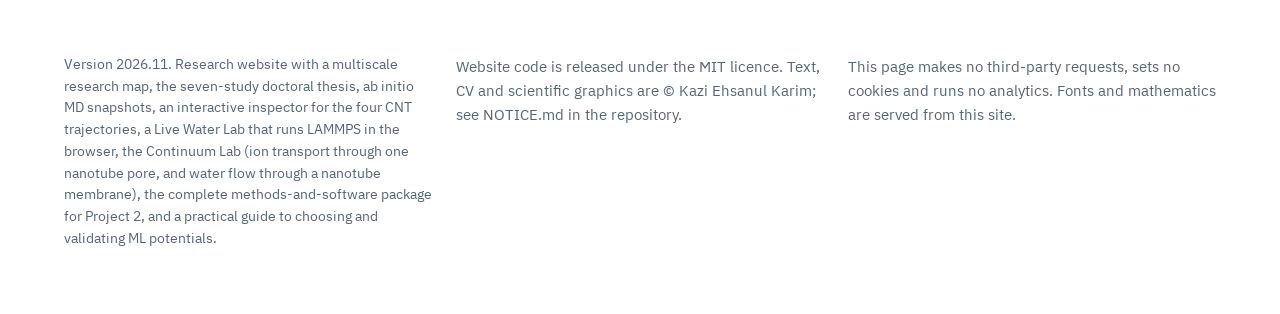
==== commit 6463911a: "Website 2026.11" ====
--- a/index.html
+++ b/index.html
@@ -209,7 +209,7 @@
           <dt>My contribution</dt>
           <dd>I built and ran the full workflow for NaCl–water in four carbon-nanotube diameters, with a check at every stage: CP2K ab initio MD seeds and reference labels (PBE-D3(BJ)), DP-GEN active learning, DeePMD-kit models and LAMMPS production runs.</dd>
           <dt>Available evidence</dt>
-          <dd><a href="#snapshots">Ab initio MD snapshots</a> (below the project cards) · <a href="lab/cnt/">trajectory inspector</a> (interactive, all four tubes) · <a href="evidence/nacl-water-cnt/index.html">methods and software demonstration</a> (synthetic example data, tests executed) · <a href="evidence/nacl-water-cnt/index.html#workflow">workflow schematic</a> · friction results and error analysis are unpublished and shown on request.</dd>
+          <dd><a href="#snapshots">Ab initio MD snapshots</a> (below the project cards) · <a href="lab/cnt/">trajectory inspector</a> (interactive, all four tubes) · <a href="evidence/nacl-water-cnt/index.html">methods and software demonstration</a> (synthetic example data, tests executed) · <a href="evidence/nacl-water-cnt/index.html#workflow">workflow schematic</a> · <a href="evidence/models/">guide to choosing and validating ML potentials</a> (model selection and validation; literature-based) · friction results and error analysis are unpublished and shown on request.</dd>
         </dl>
         <details class="disclosure">
           <summary>Methods, checks and next development</summary>
@@ -274,7 +274,7 @@
 <section class="section section-band" id="lab">
   <div class="container">
     <h2>Simulation Lab</h2>
-    <p class="section-intro">Each experiment has its own page and loads its solver or data only when you start it: live molecular dynamics, recorded ab initio trajectories and the Continuum Lab (ion transport through one nanotube pore, and water flow through a nanotube membrane).</p>
+    <p class="section-intro">Each experiment has its own page and loads its solver or data only when you start it: live molecular dynamics, recorded ab initio trajectories and the Continuum Lab (ion transport through one nanotube pore, and water flow through a nanotube membrane). Which interaction model such simulations should use, and how it is validated before use, is set out in <a href="evidence/models/">a practical guide to choosing and validating ML potentials</a>, from confined electrolytes to surface-response models.</p>
     <div class="lab-cards">
       <article class="lab-card">
         <a class="lab-card-media" href="lab/water/" tabindex="-1" aria-hidden="true"><img src="assets/figures/water-lab-preview.png" width="1200" height="1200" loading="lazy" decoding="async" alt=""></a>
@@ -331,7 +331,7 @@
 <section class="section" id="practice">
   <div class="container">
     <h2>Methods and code</h2>
-    <p class="section-intro">Two kinds of reproducible evidence. The MLIP evidence package behind Project 2 shows error-analysis tooling: runnable code, synthetic fixtures and executed tests. The Live Water Lab shows simulation engineering and verification: LAMMPS in the browser, checked against native LAMMPS. Both serve the error-aware direction of the research map. The walkthrough explains methods; it does not report executed training or scientific outcomes. Select a step to read its purpose.</p>
+    <p class="section-intro">Two kinds of reproducible evidence. The MLIP evidence package behind Project 2 shows error-analysis tooling: runnable code, synthetic fixtures and executed tests. The Live Water Lab shows simulation engineering and verification: LAMMPS in the browser, checked against native LAMMPS. Both serve the error-aware direction of the research map. Why these model choices? The <a href="evidence/models/">guide to choosing and validating ML potentials</a> compares the local Deep Potential used in Project 2 with five other model families, shows how an observed model error leads to the next calculation, and lists the evidence required before a potential is used. The walkthrough explains methods; it does not report executed training or scientific outcomes. Select a step to read its purpose.</p>
 
     <div class="practice">
       <fieldset class="steps">
@@ -717,7 +717,7 @@
 <footer class="site-footer">
   <div class="container footer-grid">
     <div>
-      <p class="version">Version 2026.10.2. Research website with a multiscale research map, the seven-study doctoral thesis, ab initio MD snapshots, an interactive inspector for the four CNT trajectories, a Live Water Lab that runs LAMMPS in the browser, the Continuum Lab (from one nanotube to membrane flow, with a browser CFD solver), and the complete methods-and-software package for Project 2.</p>
+      <p class="version">Version 2026.11. Research website with a multiscale research map, the seven-study doctoral thesis, ab initio MD snapshots, an interactive inspector for the four CNT trajectories, a Live Water Lab that runs LAMMPS in the browser, the Continuum Lab (ion transport through one nanotube pore, and water flow through a nanotube membrane), the complete methods-and-software package for Project 2, and a practical guide to choosing and validating ML potentials.</p>
     </div>
     <div>
       <p>Website code is released under the MIT licence. Text, CV and scientific graphics are © Kazi Ehsanul Karim; see NOTICE.md in the repository.</p>
--- a/styles/components.css
+++ b/styles/components.css
@@ -561,3 +561,57 @@
   .contact-grid { grid-template-columns: minmax(0, 1fr); gap: var(--space-2); }
   .contact-portrait { width: 8rem; height: 8rem; }
 }
+
+/* release 2026.11: "Choosing an interaction model" (evidence/models/). Six-row comparison table that becomes one card
+   per row below 900 px (explicit ARIA roles keep the table semantics when the display changes); no new colours. */
+.mx-lead { font-size: var(--step-0); color: var(--text); max-width: var(--measure); }
+.mx-answer { max-width: var(--measure); border-left: 3px solid var(--accent); padding-left: var(--space-2); margin: var(--space-3) 0; }
+.mx-cite { font-size: 0.8em; vertical-align: 0.3em; line-height: 0; }
+.mx-cite a { text-decoration: none; }
+.badge-plan { color: var(--proposed); border-color: var(--proposed); }
+.mx-legend { list-style: none; padding: 0; margin: 0 0 var(--space-3); display: flex; flex-wrap: wrap; gap: var(--space-1) var(--space-3); font-size: var(--step--1); color: var(--muted); max-width: none; }
+.mx-legend li { margin: 0; }
+.mx-legend .badge { margin-right: 0.4rem; }
+.mx-table { width: 100%; border-collapse: collapse; font-size: var(--step--1); line-height: 1.55; background: var(--surface); }
+.mx-table caption { caption-side: top; text-align: left; color: var(--muted); font-size: var(--step--1); padding-bottom: var(--space-1); }
+.mx-table th, .mx-table td { text-align: left; vertical-align: top; padding: 0.8rem 0.9rem; border-top: 1px solid var(--line); }
+.mx-table thead th { color: var(--muted); font-weight: 500; border-top: 0; border-bottom: 2px solid var(--line); background: var(--bg); }
+.mx-table tbody th { font-weight: 400; width: 20%; }
+.mx-name { display: block; font-weight: 600; font-size: var(--step-0); color: var(--heading); }
+.mx-table .badge { margin: 0.4rem 0.3rem 0 0; }
+.mx-meta { display: block; margin-top: 0.5rem; color: var(--muted); }
+.mx-plan { display: block; margin-top: 0.6rem; border-left: 2px solid var(--proposed); padding-left: 0.6rem; color: var(--muted); }
+.mx-table code { font-family: var(--font-mono); font-size: 0.85em; background: var(--code-bg); padding: 0.05rem 0.3rem; border-radius: 3px; }
+.mx-flow tbody th { width: 22%; font-weight: 500; color: var(--heading); }
+.mx-note { font-size: var(--step--1); color: var(--muted); max-width: var(--measure); margin-top: var(--space-3); }
+.mx-pieces { margin-top: var(--space-4); }
+.mx-terms { display: grid; grid-template-columns: max-content minmax(0, 1fr); gap: 0.45rem var(--space-3); max-width: var(--measure); margin: var(--space-1) 0 var(--space-3); }
+.mx-terms dt { font-weight: 600; color: var(--heading); }
+.mx-terms dd { margin: 0; }
+.mx-roles { list-style: none; padding: 0; max-width: var(--measure); }
+.mx-roles li { padding: 0.45rem 0; border-top: 1px solid var(--line-soft); margin: 0; }
+.mx-roles b { color: var(--heading); font-weight: 600; }
+.mx-mech { margin-top: var(--space-3); }
+.mx-mech h3 { font-size: var(--step-1); margin-bottom: var(--space-1); }
+.mx-refs { font-size: var(--step--1); padding-left: 1.7rem; max-width: 92ch; }
+.mx-refs li { margin-bottom: 0.45rem; scroll-margin-top: 5rem; }
+.mx-refs li:target { background: var(--accent-tint); }
+@media (max-width: 900px) {
+  .mx-table, .mx-table caption, .mx-table tbody, .mx-table tr, .mx-table th, .mx-table td { display: block; width: auto; }
+  .mx-table { background: none; }
+  .mx-table thead { position: absolute; width: 1px; height: 1px; overflow: hidden; clip: rect(0 0 0 0); white-space: nowrap; }
+  .mx-table tbody tr { background: var(--surface); border: 1px solid var(--line); border-radius: var(--radius-m); margin-bottom: var(--space-2); padding: 0.35rem 0.9rem 0.6rem; }
+  .mx-table tbody th, .mx-table td { padding: 0.55rem 0; border-top: 0; }
+  .mx-table tbody th, .mx-flow tbody th { width: auto; }
+  .mx-table td { border-top: 1px solid var(--line-soft); }
+  .mx-table td::before { content: attr(data-label); display: block; font-weight: 500; color: var(--muted); margin-bottom: 0.15rem; }
+  .mx-terms { grid-template-columns: minmax(0, 1fr); gap: 0.1rem; }
+  .mx-terms dd { margin-bottom: var(--space-1); }
+}
+/* release 2026.11: literature-background sections of evidence/models/ */
+.mx-fail, .mx-demand { padding-left: 1.6rem; max-width: 80ch; }
+.mx-fail li, .mx-demand li { margin: 0 0 var(--space-2); line-height: 1.6; }
+.mx-fail li::marker, .mx-demand li::marker { font-family: var(--font-mono); color: var(--accent); font-weight: 600; }
+.mx-fail b, .mx-demand b { color: var(--heading); font-weight: 600; }
+.mx-fail i, .mx-roles i { font-style: normal; font-weight: 500; color: var(--muted); }
+#delivered .mx-roles li, #open .mx-roles li { line-height: 1.6; }
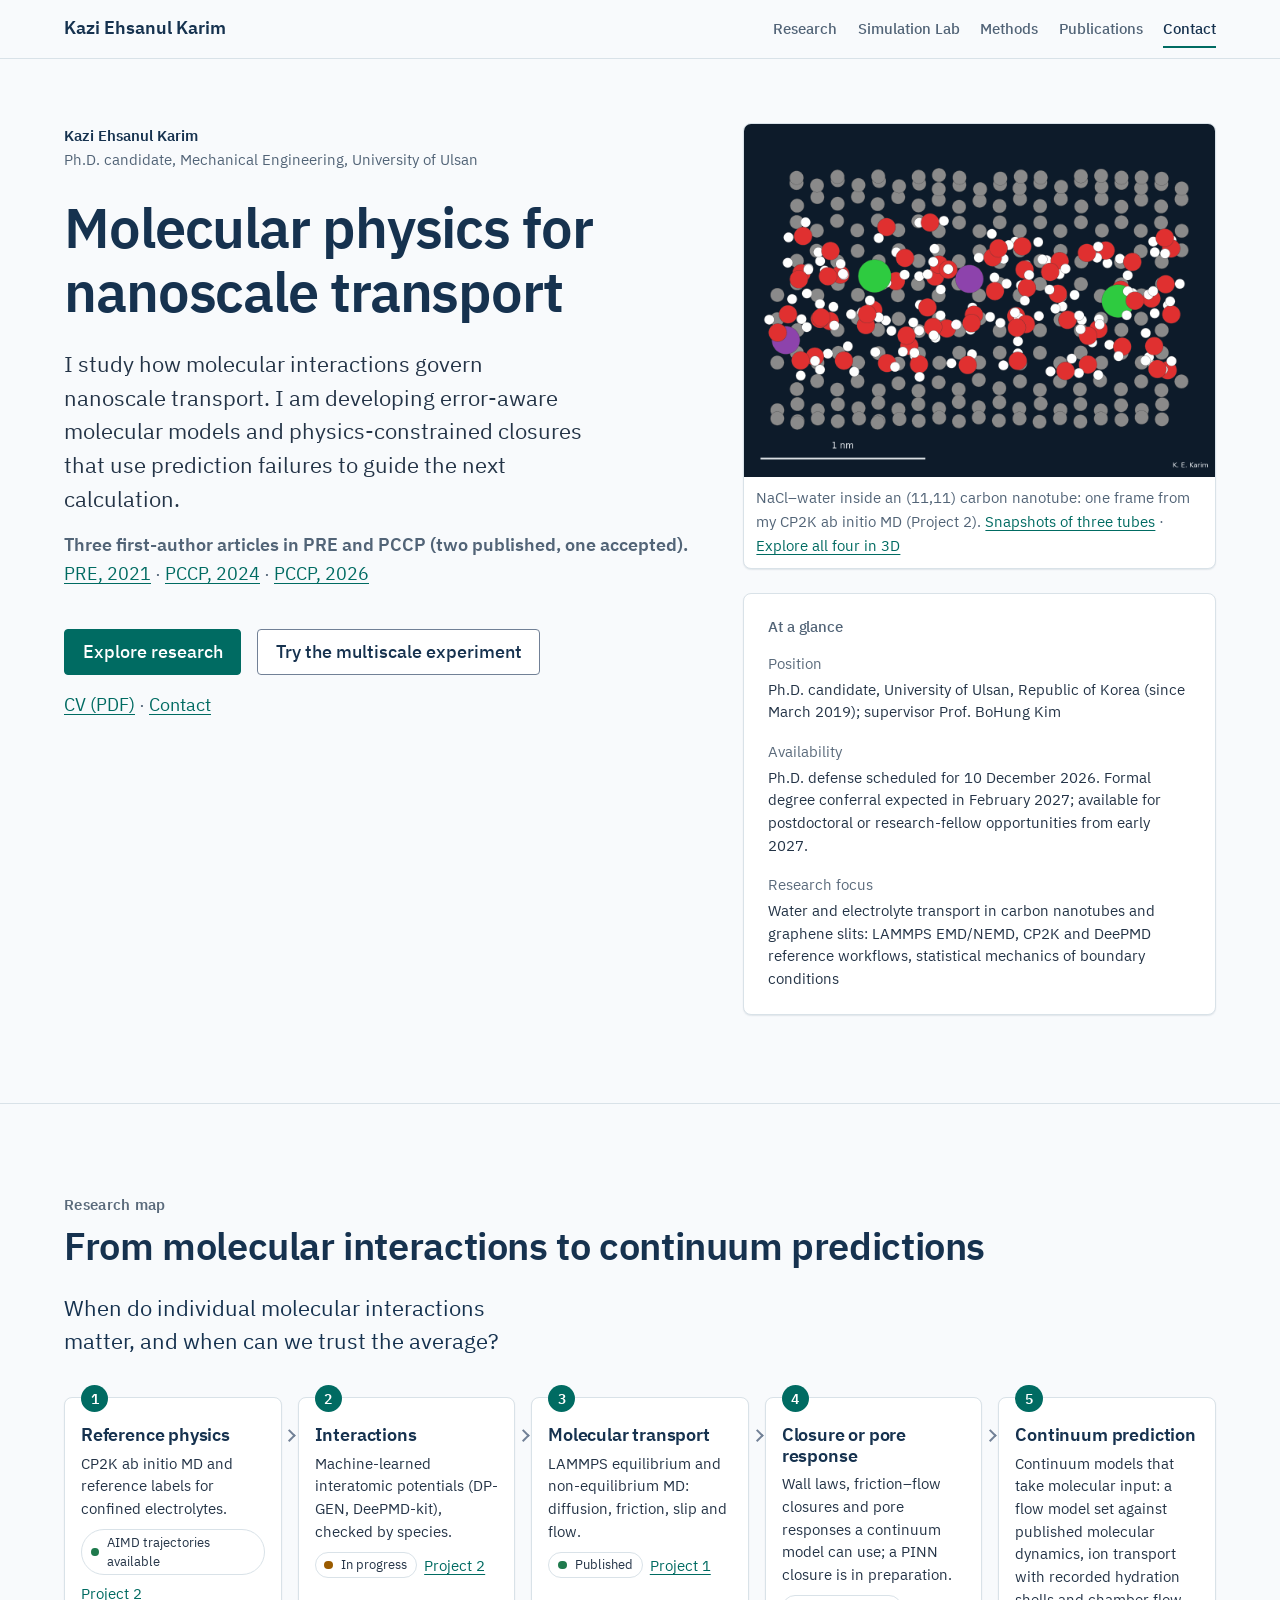
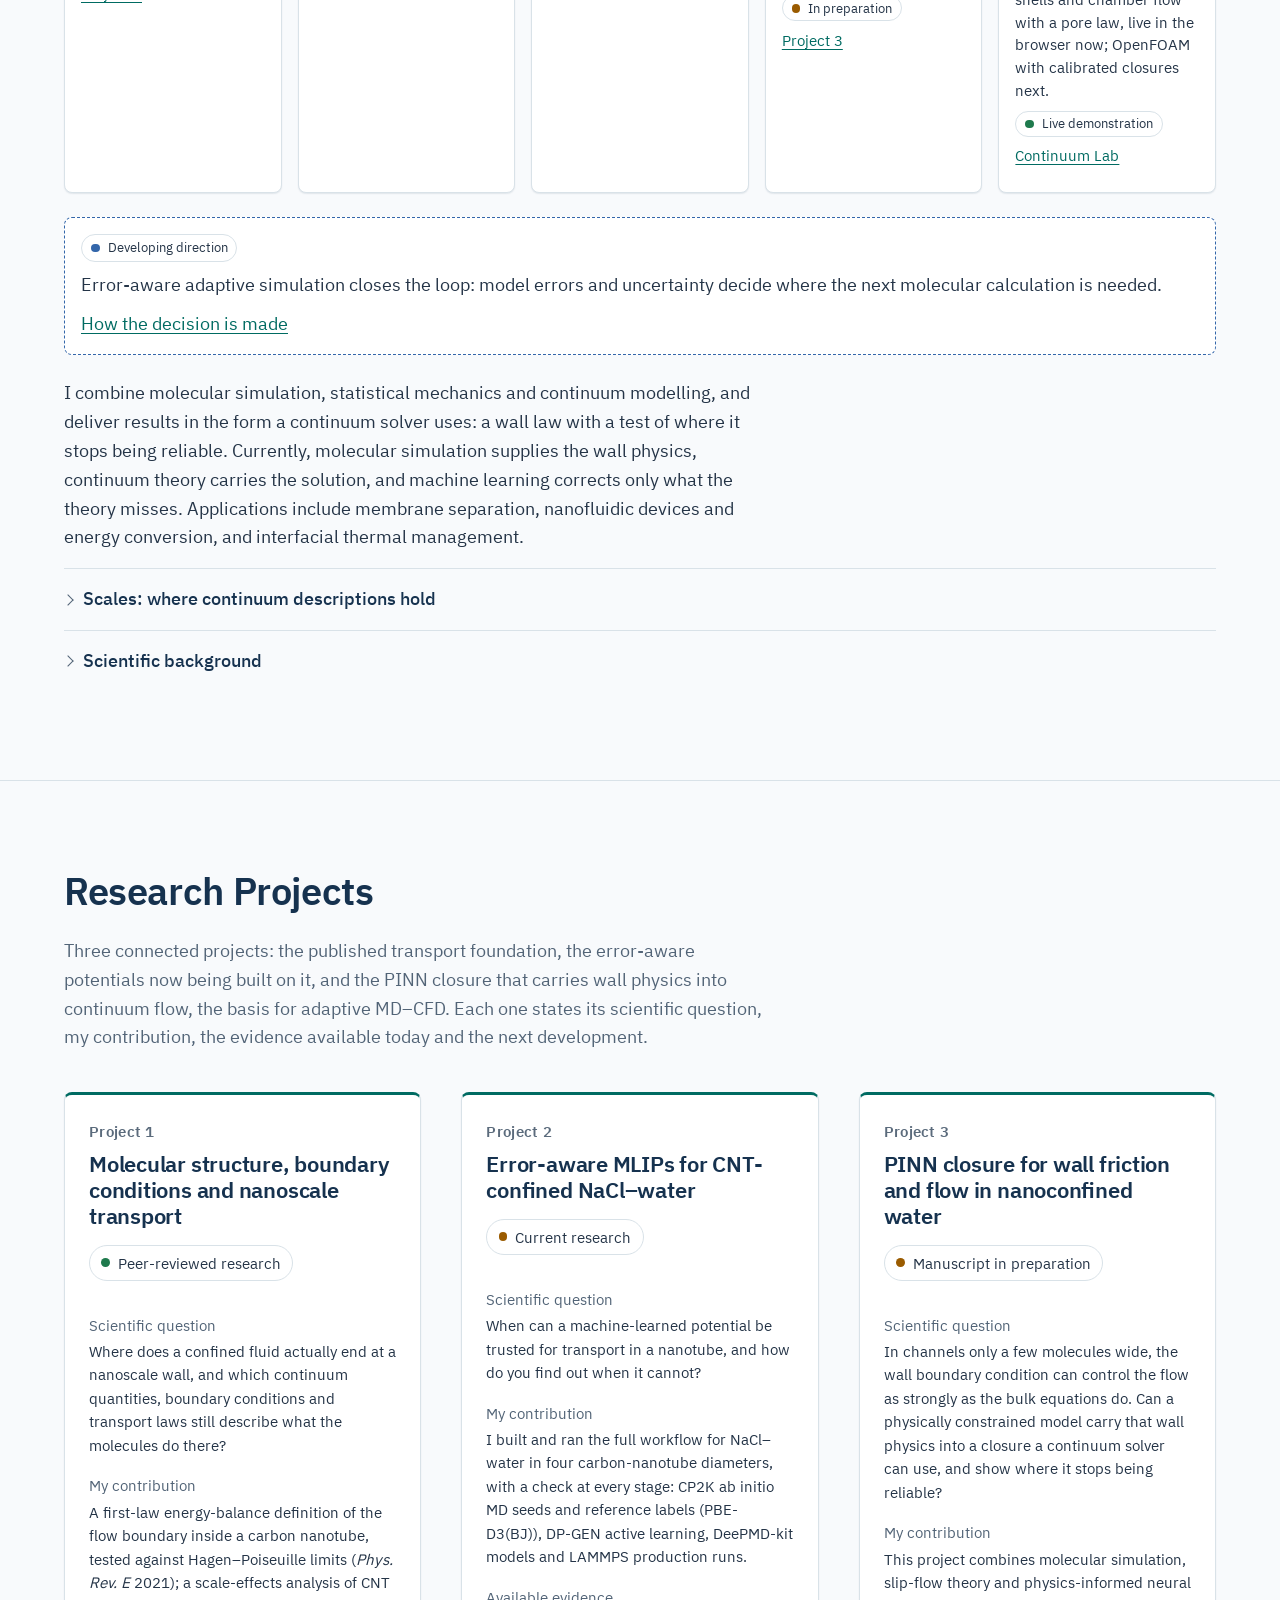
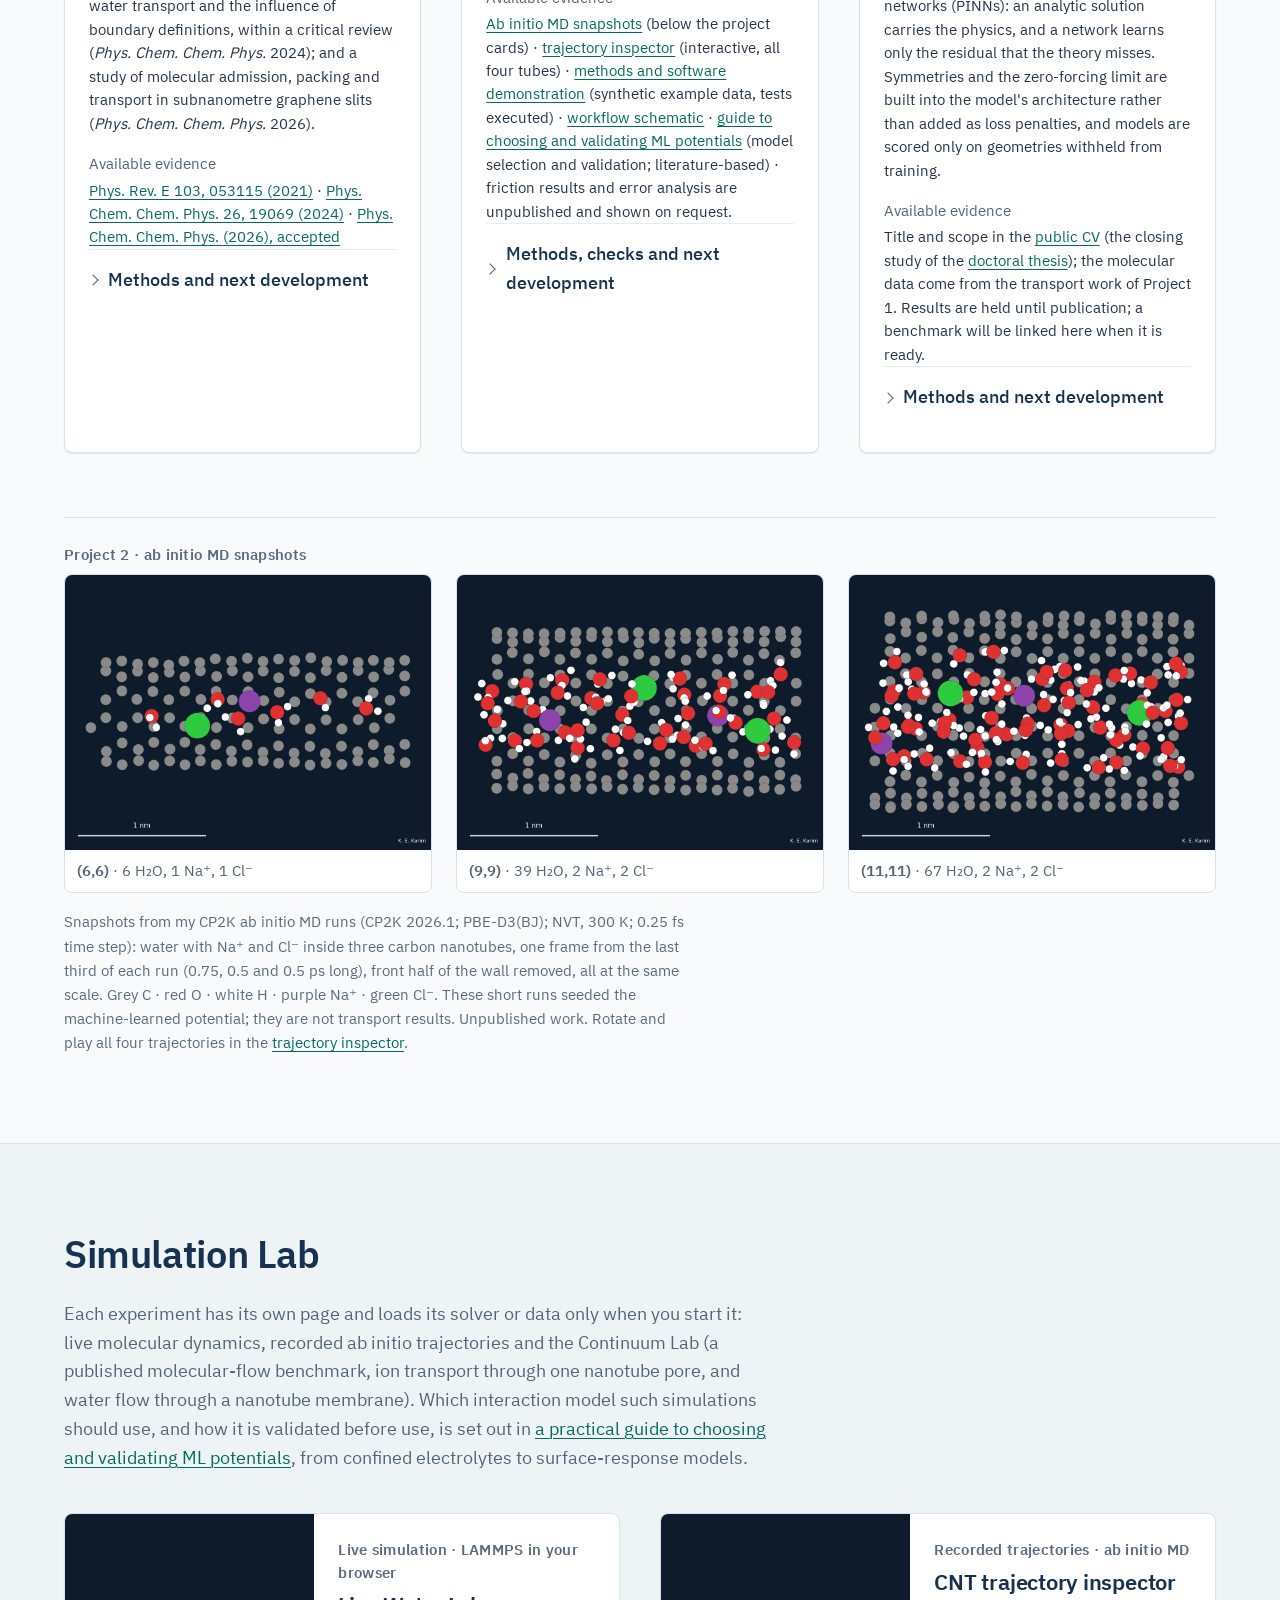
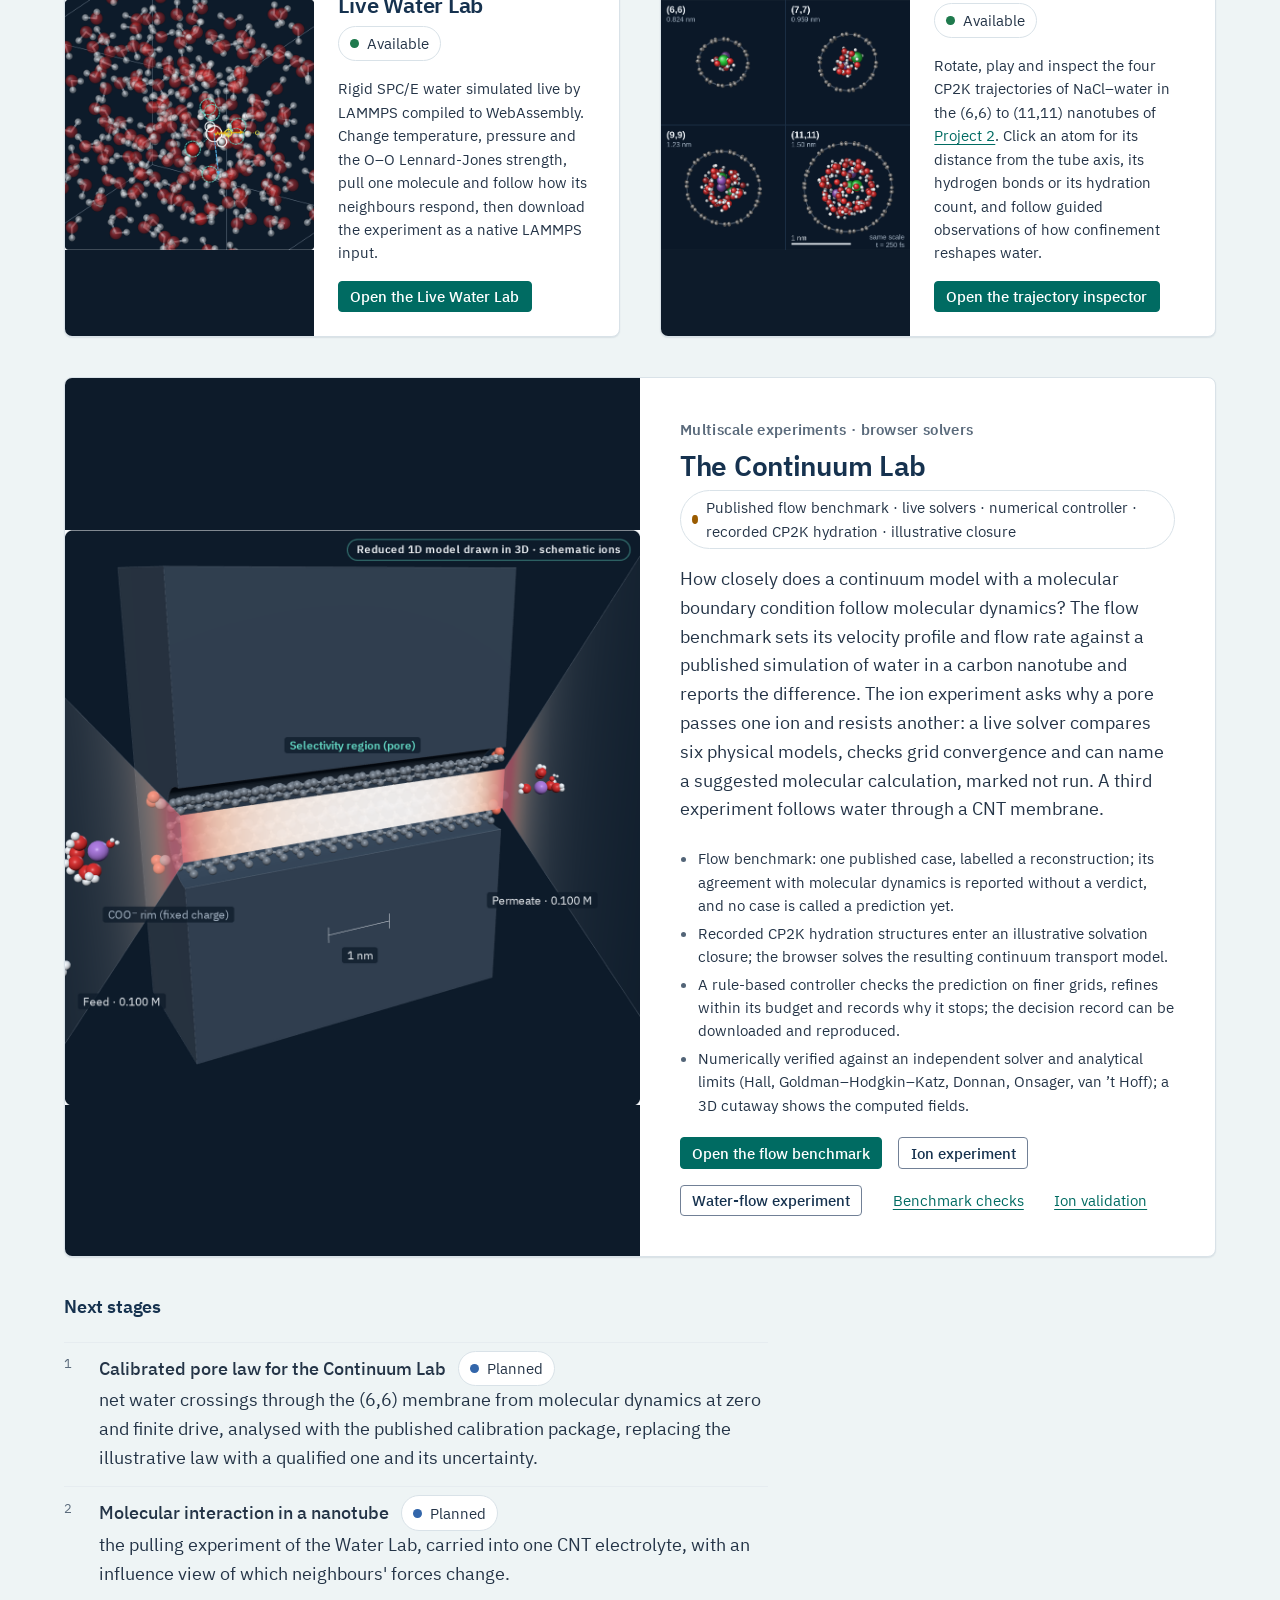
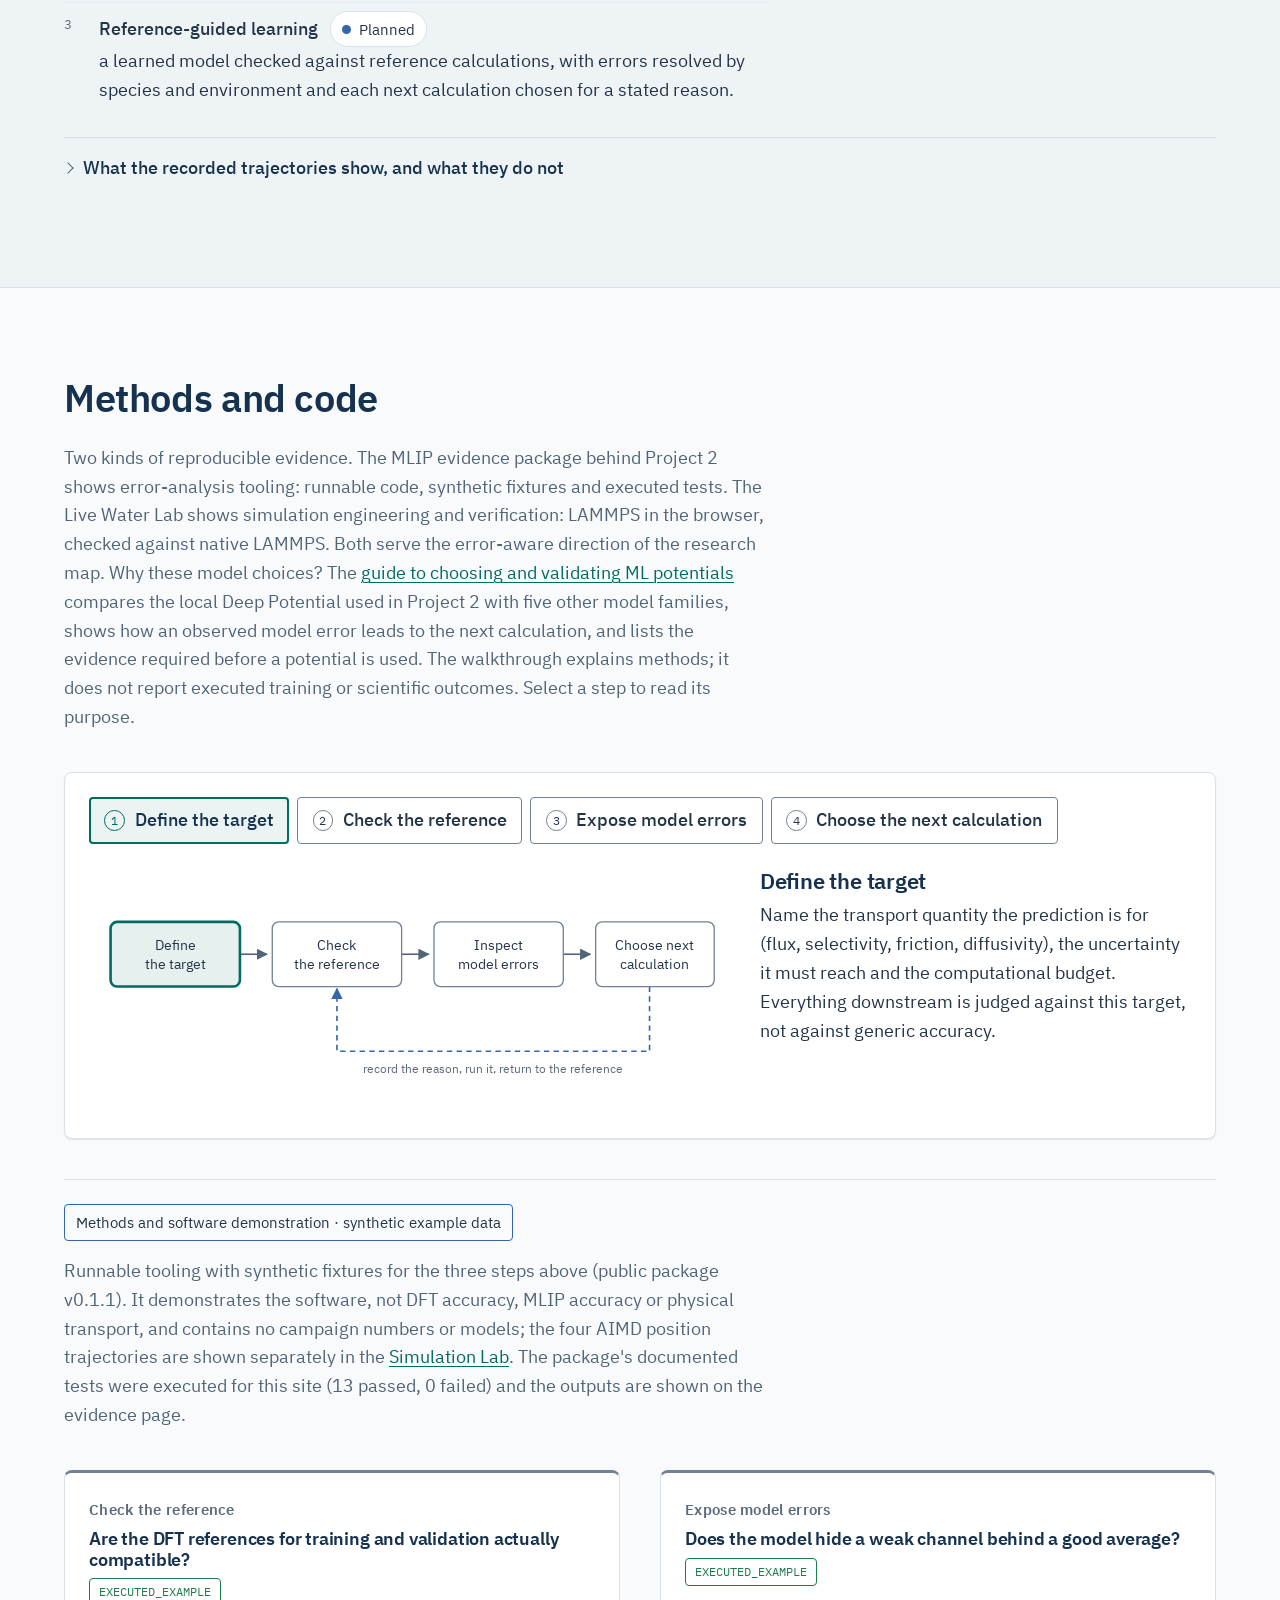
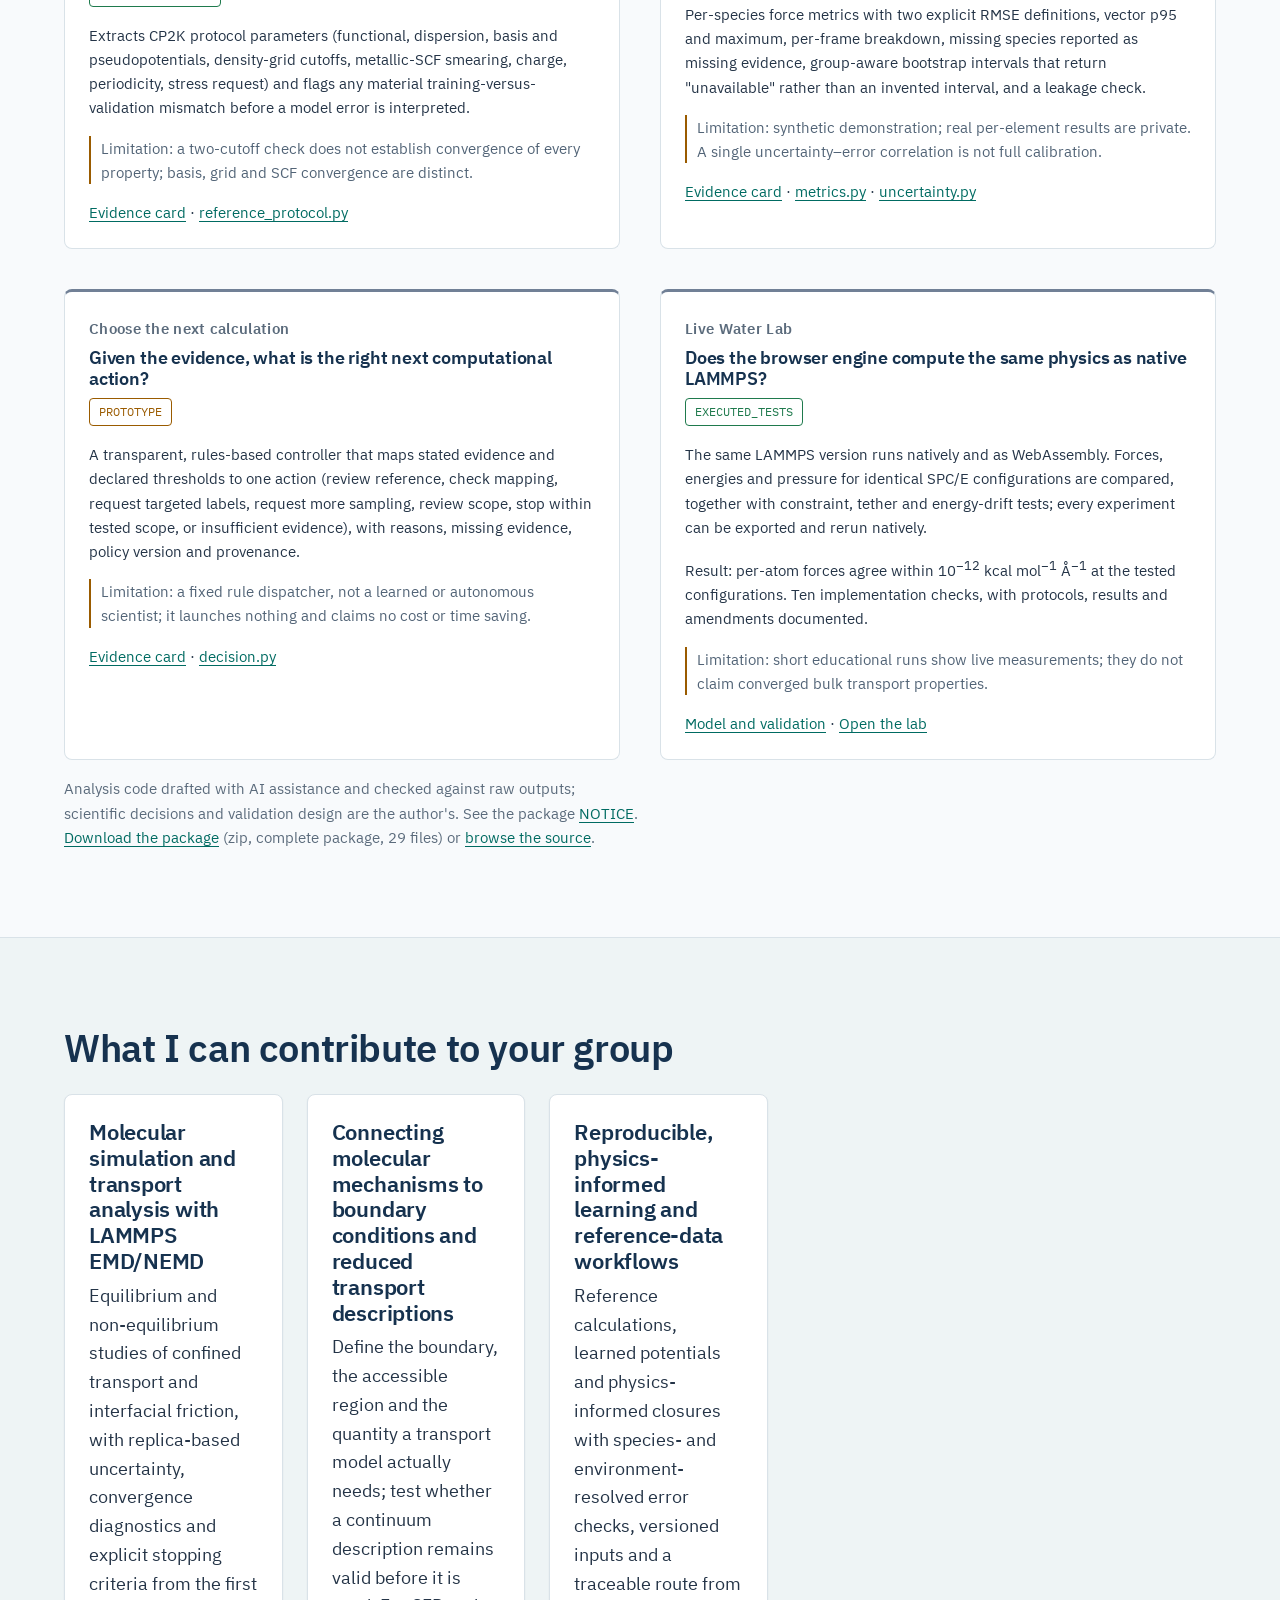
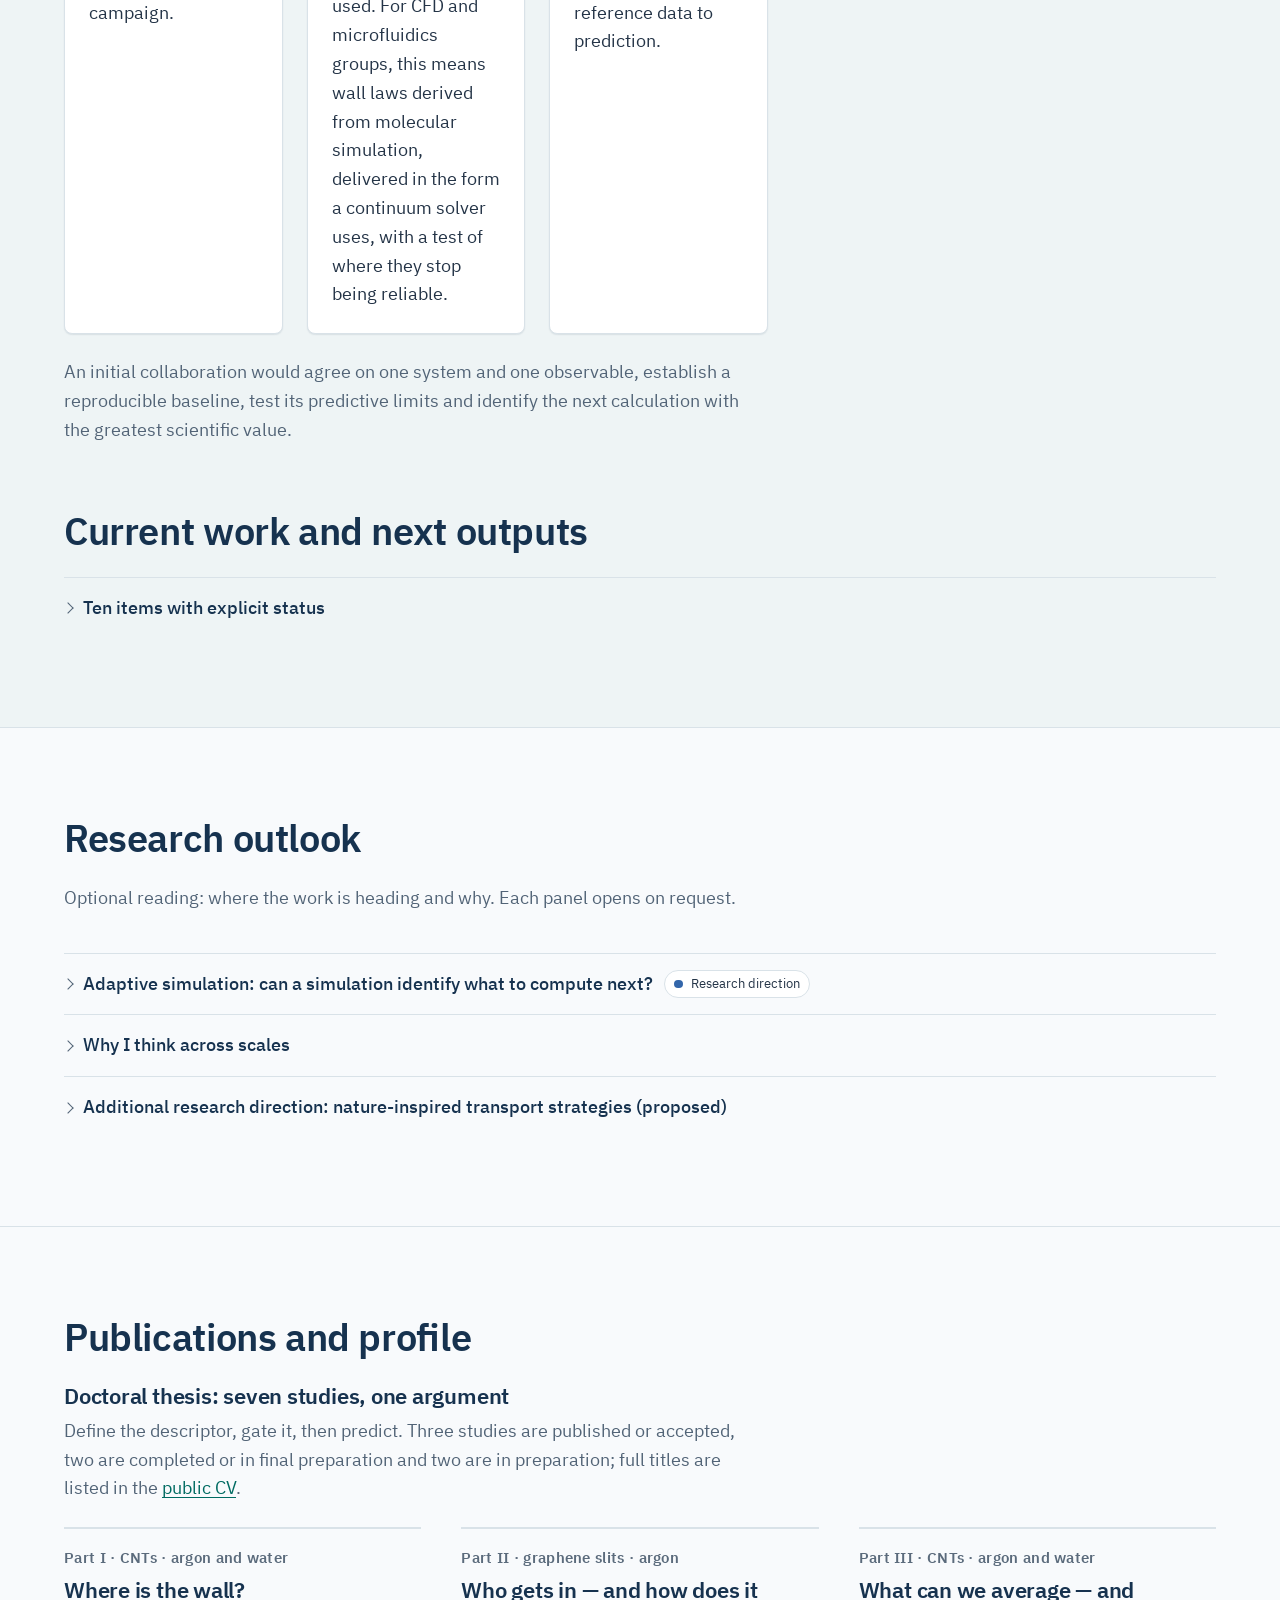
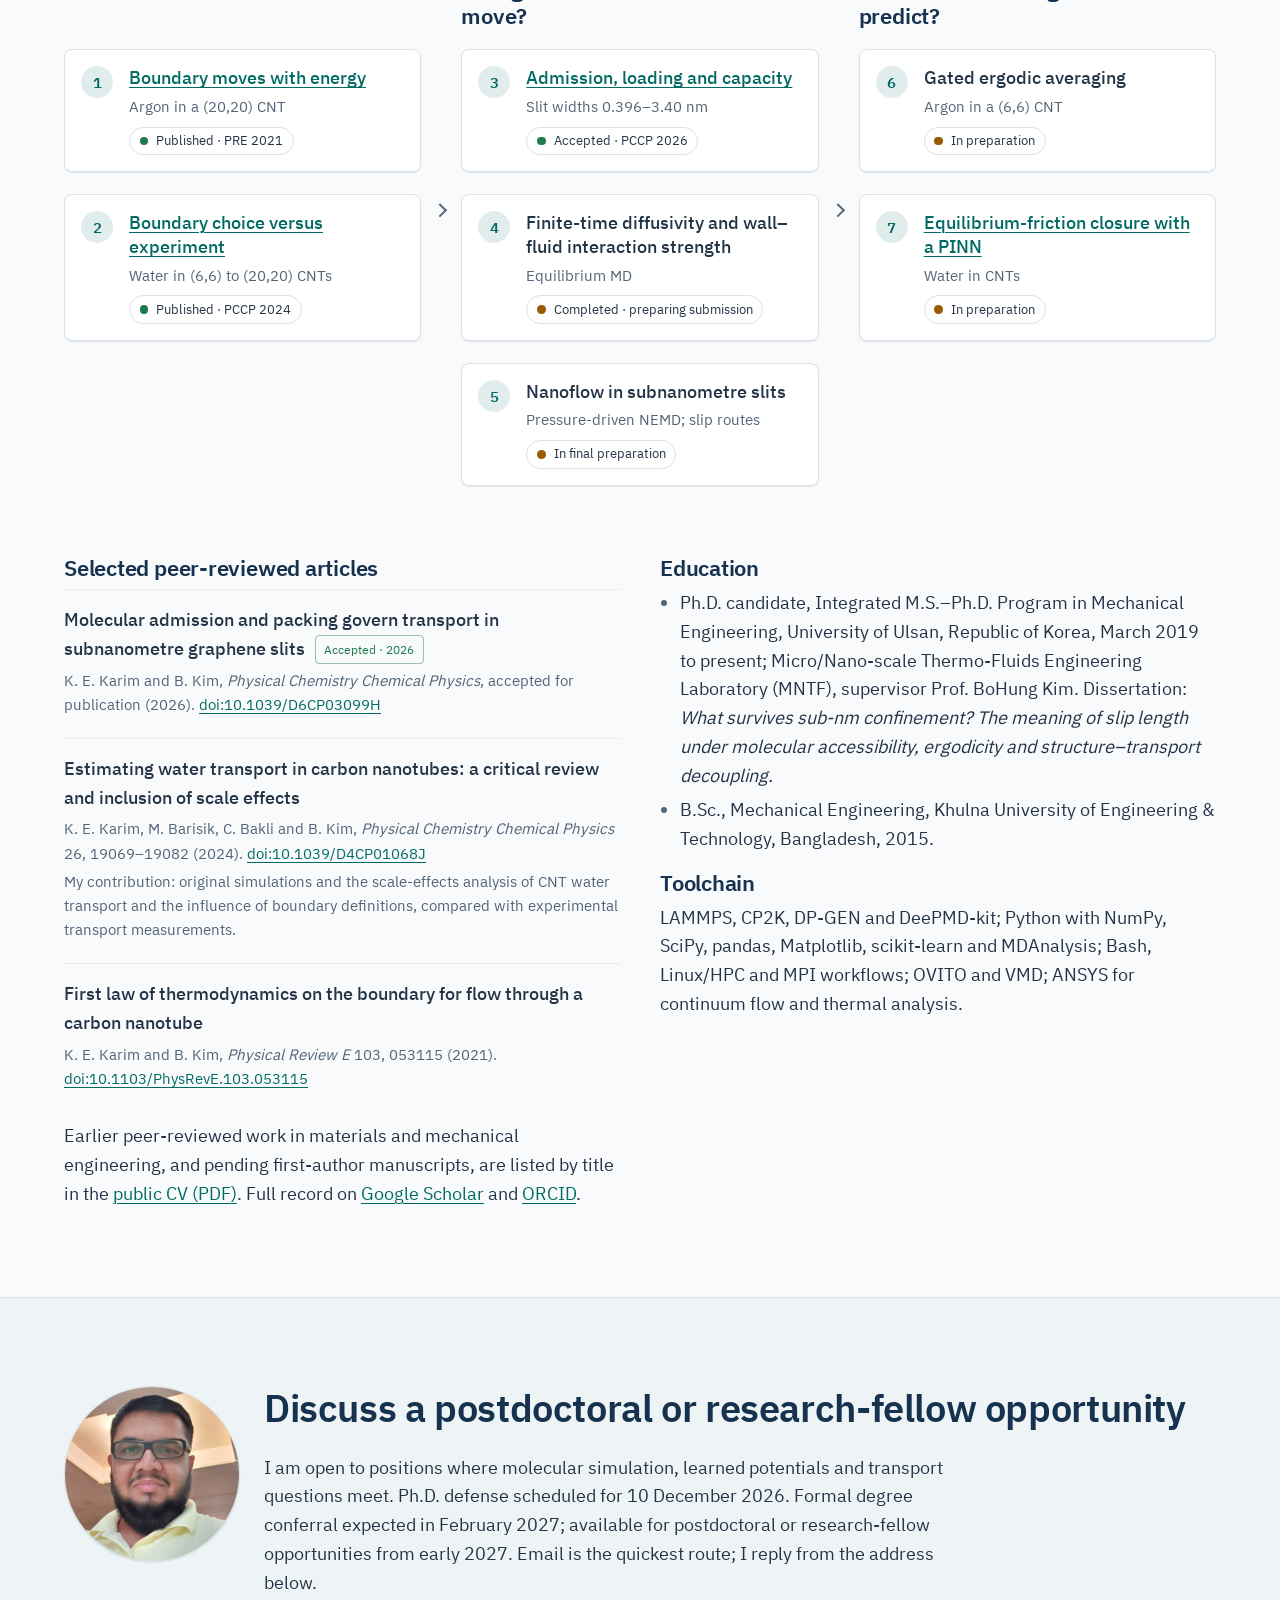
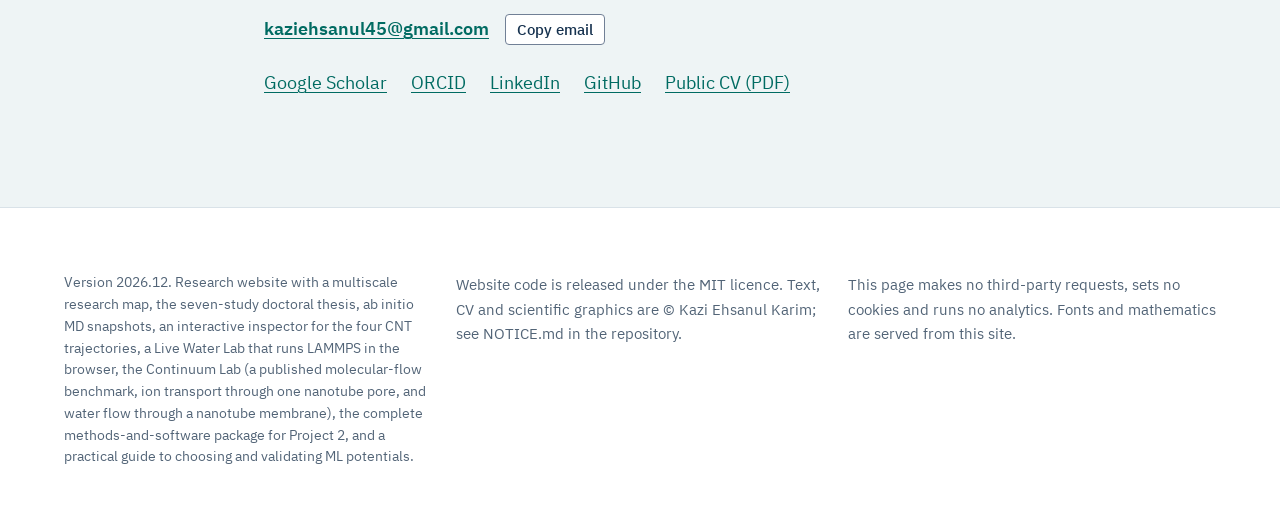
==== commit eb698af9: "Website 2026.12" ====
--- a/index.html
+++ b/index.html
@@ -128,8 +128,8 @@
       <li class="rmap-step">
         <span class="rmap-n" aria-hidden="true">5</span>
         <h3>Continuum prediction</h3>
-        <p>Continuum models that take molecular input: ion transport with recorded hydration shells and chamber flow with a pore law, live in the browser now; OpenFOAM with calibrated closures next.</p>
-        <p class="rmap-meta"><span class="status status-live">Live demonstration</span> <a href="lab/continuum/">Continuum Lab</a></p>
+        <p>Continuum models that take molecular input: a flow model set against published molecular dynamics, ion transport with recorded hydration shells and chamber flow with a pore law, live in the browser now; OpenFOAM with calibrated closures next.</p>
+        <p class="rmap-meta"><span class="status status-live">Live demonstration</span> <a href="lab/continuum/flow.html">Continuum Lab</a></p>
       </li>
     </ol>
     <p class="rmap-loop"><span class="status status-proposed">Developing direction</span> Error-aware adaptive simulation closes the loop: model errors and uncertainty decide where the next molecular calculation is needed. <a href="#vision">How the decision is made</a></p>
@@ -274,7 +274,7 @@
 <section class="section section-band" id="lab">
   <div class="container">
     <h2>Simulation Lab</h2>
-    <p class="section-intro">Each experiment has its own page and loads its solver or data only when you start it: live molecular dynamics, recorded ab initio trajectories and the Continuum Lab (ion transport through one nanotube pore, and water flow through a nanotube membrane). Which interaction model such simulations should use, and how it is validated before use, is set out in <a href="evidence/models/">a practical guide to choosing and validating ML potentials</a>, from confined electrolytes to surface-response models.</p>
+    <p class="section-intro">Each experiment has its own page and loads its solver or data only when you start it: live molecular dynamics, recorded ab initio trajectories and the Continuum Lab (a published molecular-flow benchmark, ion transport through one nanotube pore, and water flow through a nanotube membrane). Which interaction model such simulations should use, and how it is validated before use, is set out in <a href="evidence/models/">a practical guide to choosing and validating ML potentials</a>, from confined electrolytes to surface-response models.</p>
     <div class="lab-cards">
       <article class="lab-card">
         <a class="lab-card-media" href="lab/water/" tabindex="-1" aria-hidden="true"><img src="assets/figures/water-lab-preview.png" width="1200" height="1200" loading="lazy" decoding="async" alt=""></a>
@@ -302,14 +302,15 @@
       <div class="lab-card-body">
         <p class="project-kicker">Multiscale experiments · browser solvers</p>
         <h3>The Continuum Lab</h3>
-        <p><span class="status">Live solvers · numerical controller · recorded CP2K hydration · illustrative closure</span></p>
-        <p class="lab-lead">Why does a pore pass one ion and resist another? Explore how pore charge, hydration and mobility change ion transport through one carbon-nanotube pore. A live continuum solver compares six physical models, checks grid convergence and can name a suggested molecular calculation, marked not run. Inspect the recorded CP2K hydration and the closure assumptions, or switch to water flow through a CNT membrane.</p>
+        <p><span class="status">Published flow benchmark · live solvers · numerical controller · recorded CP2K hydration · illustrative closure</span></p>
+        <p class="lab-lead">How closely does a continuum model with a molecular boundary condition follow molecular dynamics? The flow benchmark sets its velocity profile and flow rate against a published simulation of water in a carbon nanotube and reports the difference. The ion experiment asks why a pore passes one ion and resists another: a live solver compares six physical models, checks grid convergence and can name a suggested molecular calculation, marked not run. A third experiment follows water through a CNT membrane.</p>
         <ul class="lab-points">
+          <li>Flow benchmark: one published case, labelled a reconstruction; its agreement with molecular dynamics is reported without a verdict, and no case is called a prediction yet.</li>
           <li>Recorded CP2K hydration structures enter an illustrative solvation closure; the browser solves the resulting continuum transport model.</li>
           <li>A rule-based controller checks the prediction on finer grids, refines within its budget and records why it stops; the decision record can be downloaded and reproduced.</li>
           <li>Numerically verified against an independent solver and analytical limits (Hall, Goldman–Hodgkin–Katz, Donnan, Onsager, van ’t Hoff); a 3D cutaway shows the computed fields.</li>
         </ul>
-        <p class="lab-cta"><a class="btn btn-primary btn-small" href="lab/continuum/">Open the ion experiment</a> <a class="btn btn-small" href="lab/continuum/water.html">Water-flow experiment</a> <a class="lab-more" href="lab/continuum/#validation">Validation</a></p>
+        <p class="lab-cta"><a class="btn btn-primary btn-small" href="lab/continuum/flow.html">Open the flow benchmark</a> <a class="btn btn-small" href="lab/continuum/">Ion experiment</a> <a class="btn btn-small" href="lab/continuum/water.html">Water-flow experiment</a> <a class="lab-more" href="lab/continuum/flow.html#checks">Benchmark checks</a> <a class="lab-more" href="lab/continuum/#validation">Ion validation</a></p>
       </div>
     </article>
     <h3 class="lab-next-title">Next stages</h3>
@@ -717,7 +718,7 @@
 <footer class="site-footer">
   <div class="container footer-grid">
     <div>
-      <p class="version">Version 2026.11. Research website with a multiscale research map, the seven-study doctoral thesis, ab initio MD snapshots, an interactive inspector for the four CNT trajectories, a Live Water Lab that runs LAMMPS in the browser, the Continuum Lab (ion transport through one nanotube pore, and water flow through a nanotube membrane), the complete methods-and-software package for Project 2, and a practical guide to choosing and validating ML potentials.</p>
+      <p class="version">Version 2026.12. Research website with a multiscale research map, the seven-study doctoral thesis, ab initio MD snapshots, an interactive inspector for the four CNT trajectories, a Live Water Lab that runs LAMMPS in the browser, the Continuum Lab (a published molecular-flow benchmark, ion transport through one nanotube pore, and water flow through a nanotube membrane), the complete methods-and-software package for Project 2, and a practical guide to choosing and validating ML potentials.</p>
     </div>
     <div>
       <p>Website code is released under the MIT licence. Text, CV and scientific graphics are © Kazi Ehsanul Karim; see NOTICE.md in the repository.</p>
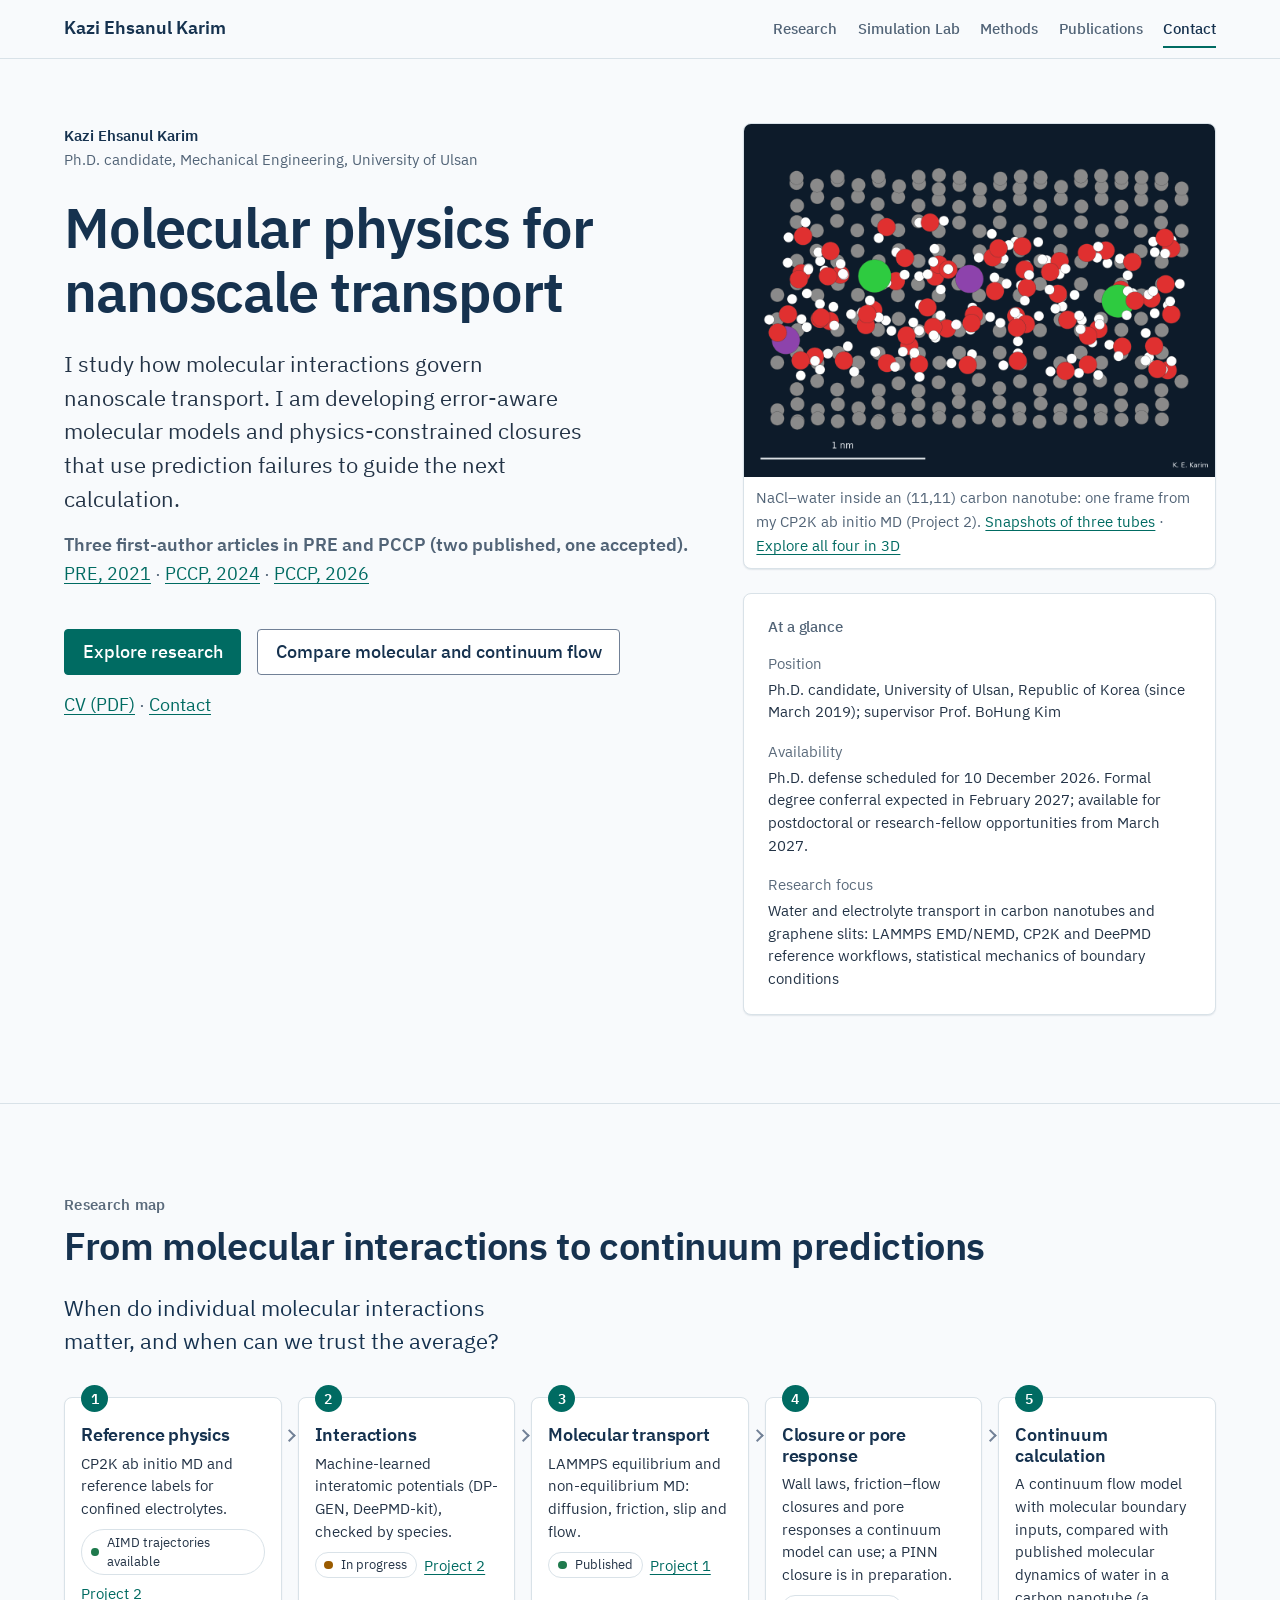
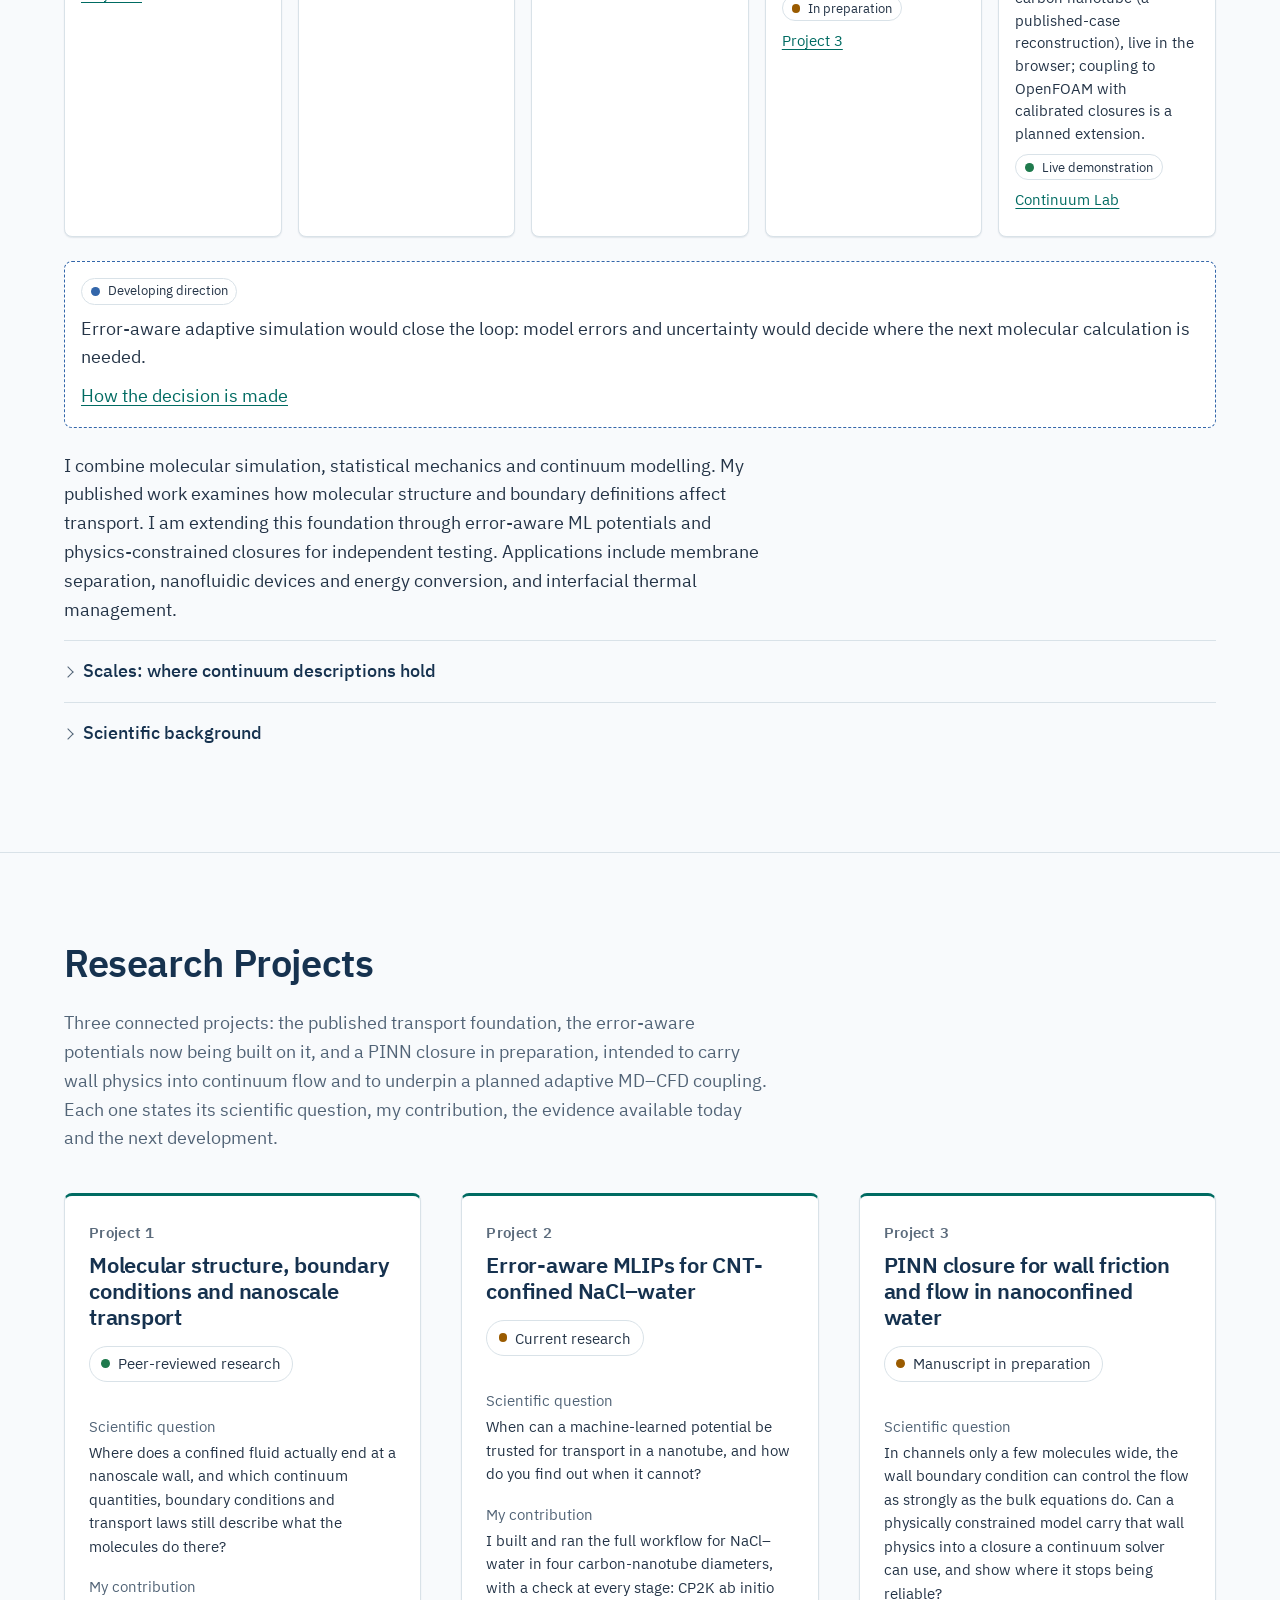
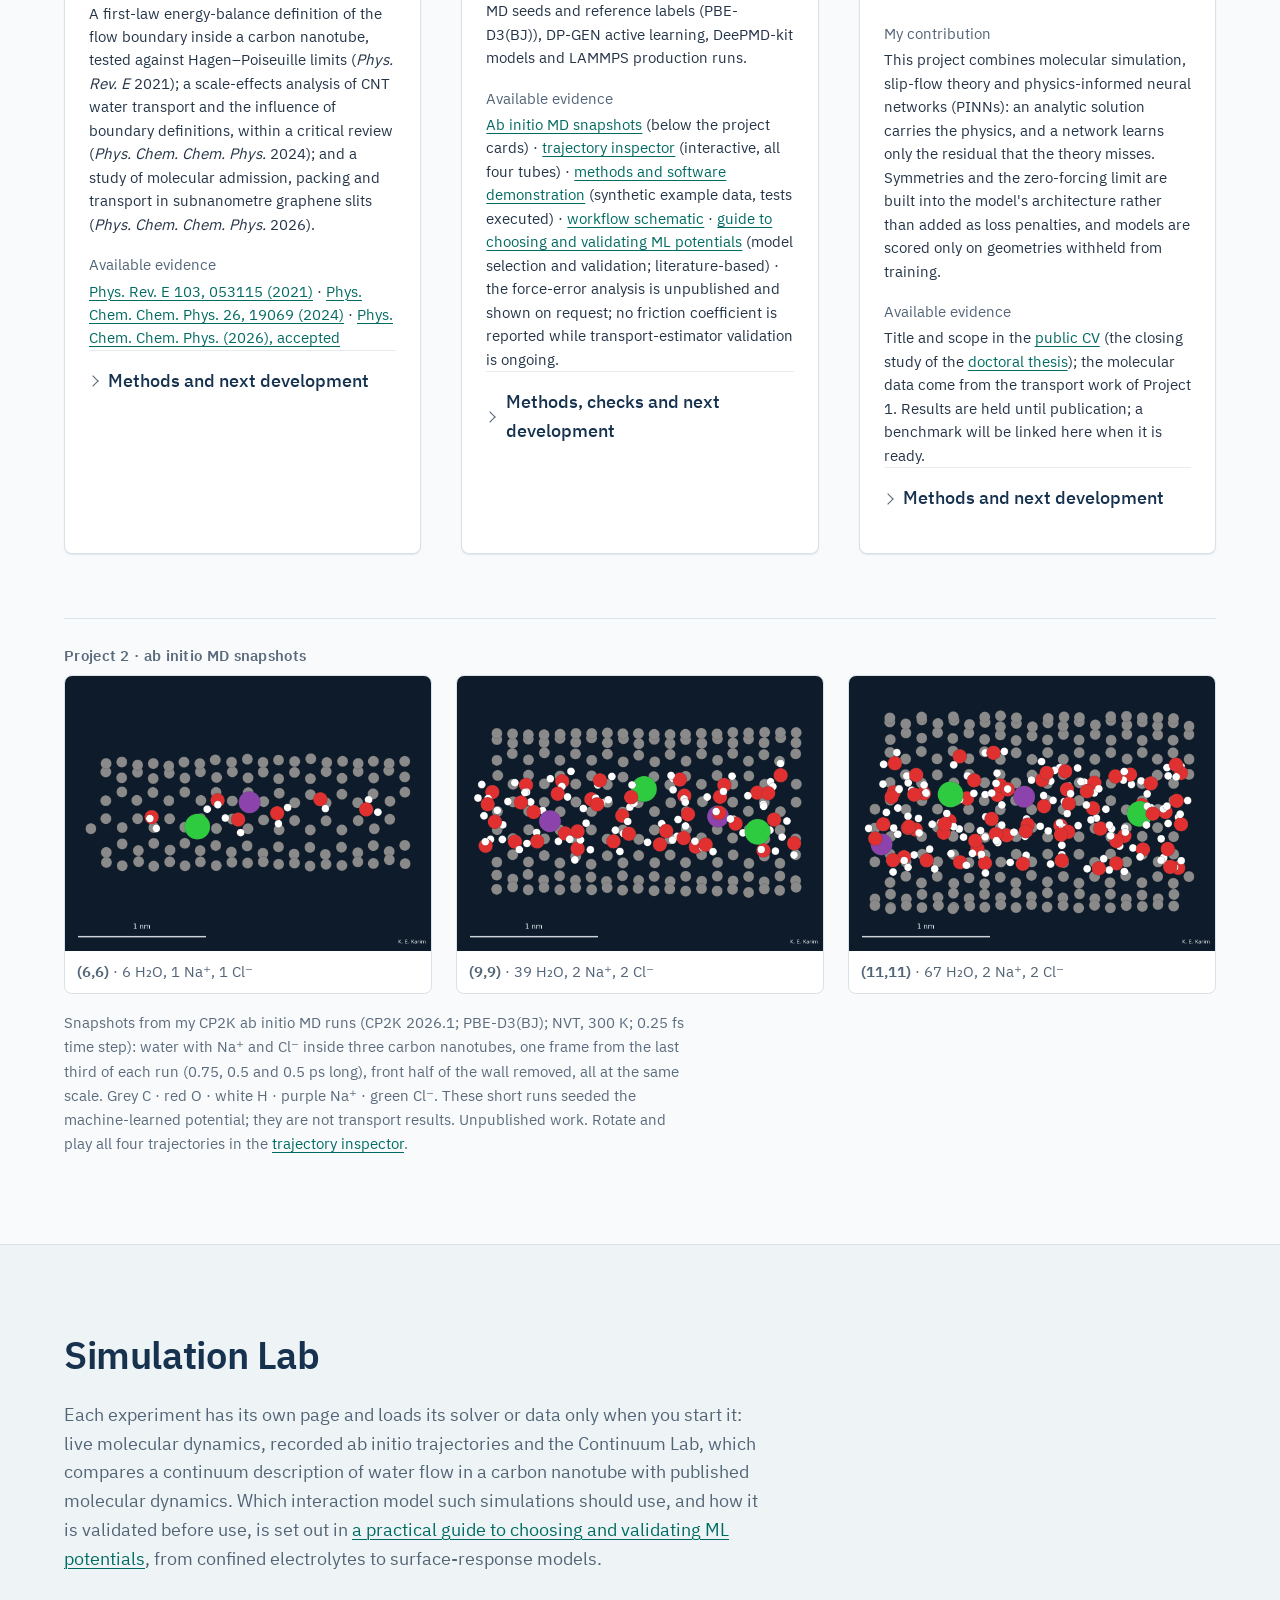
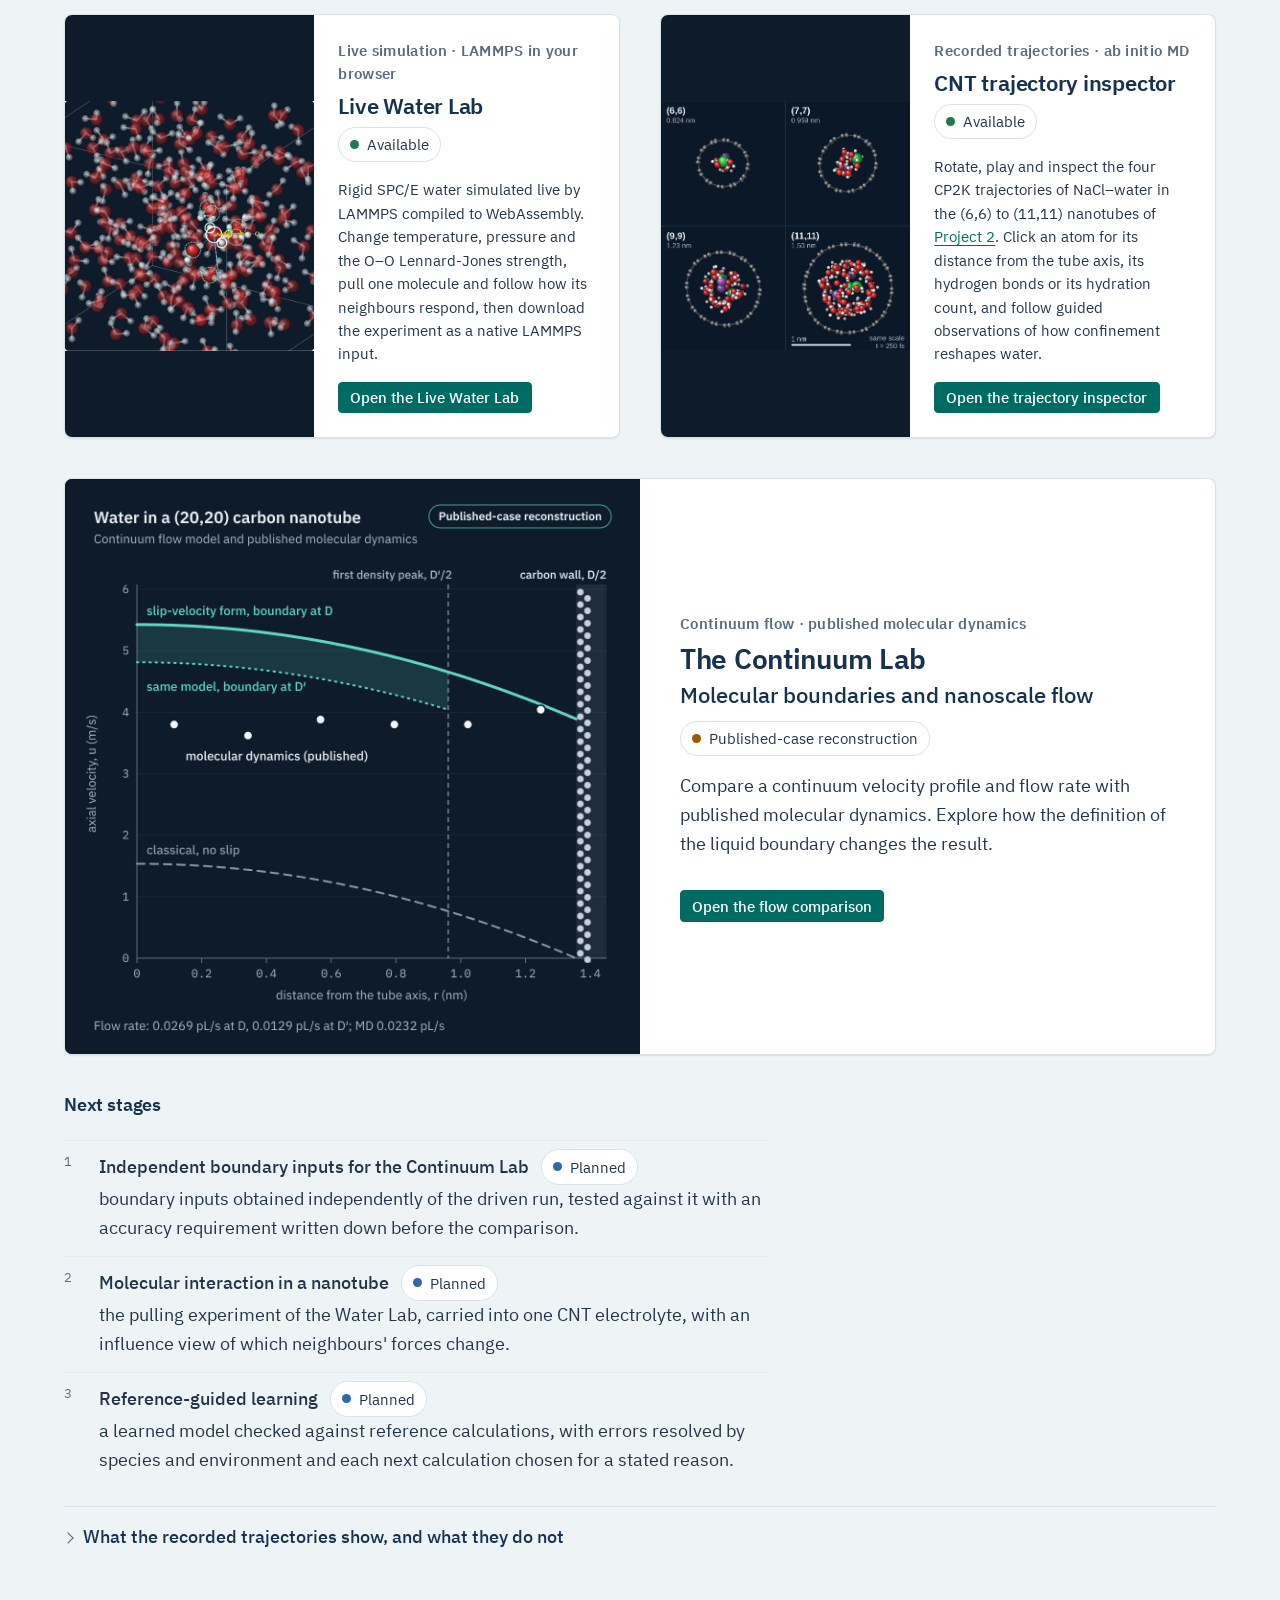
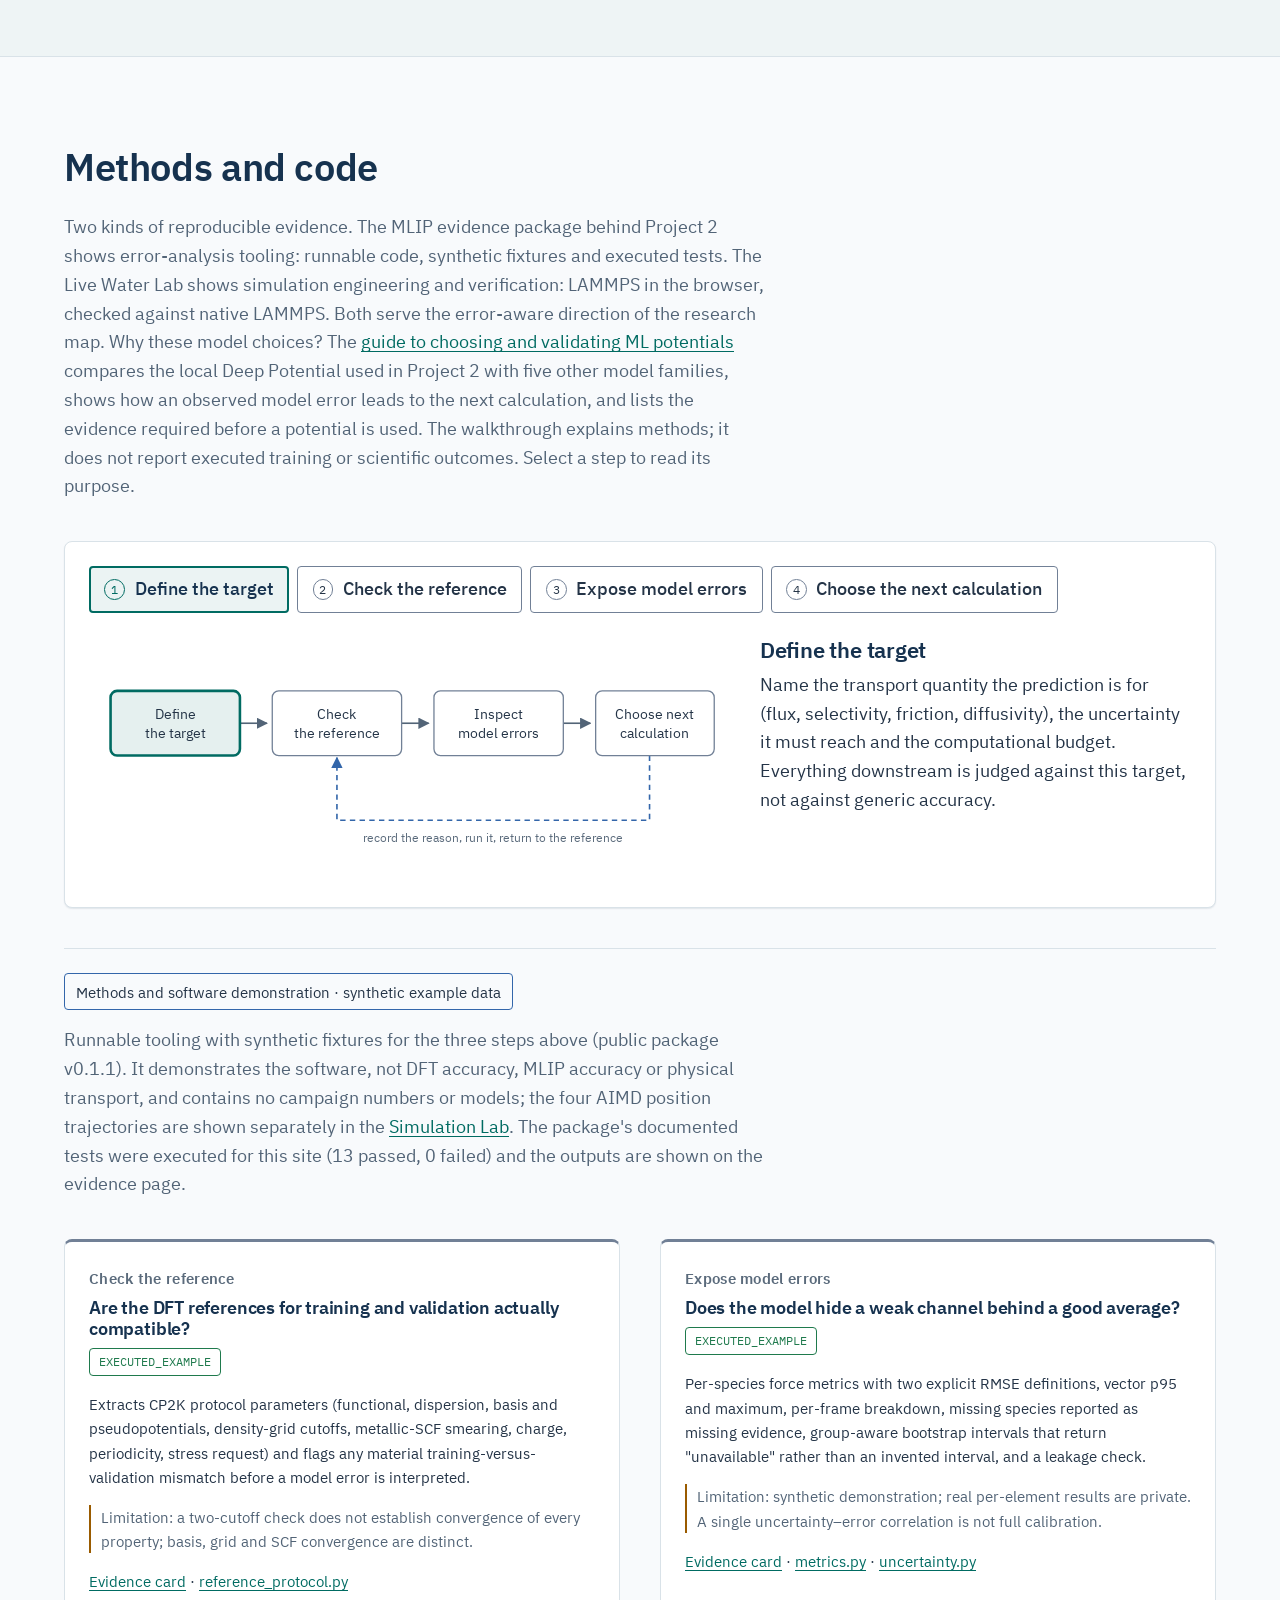
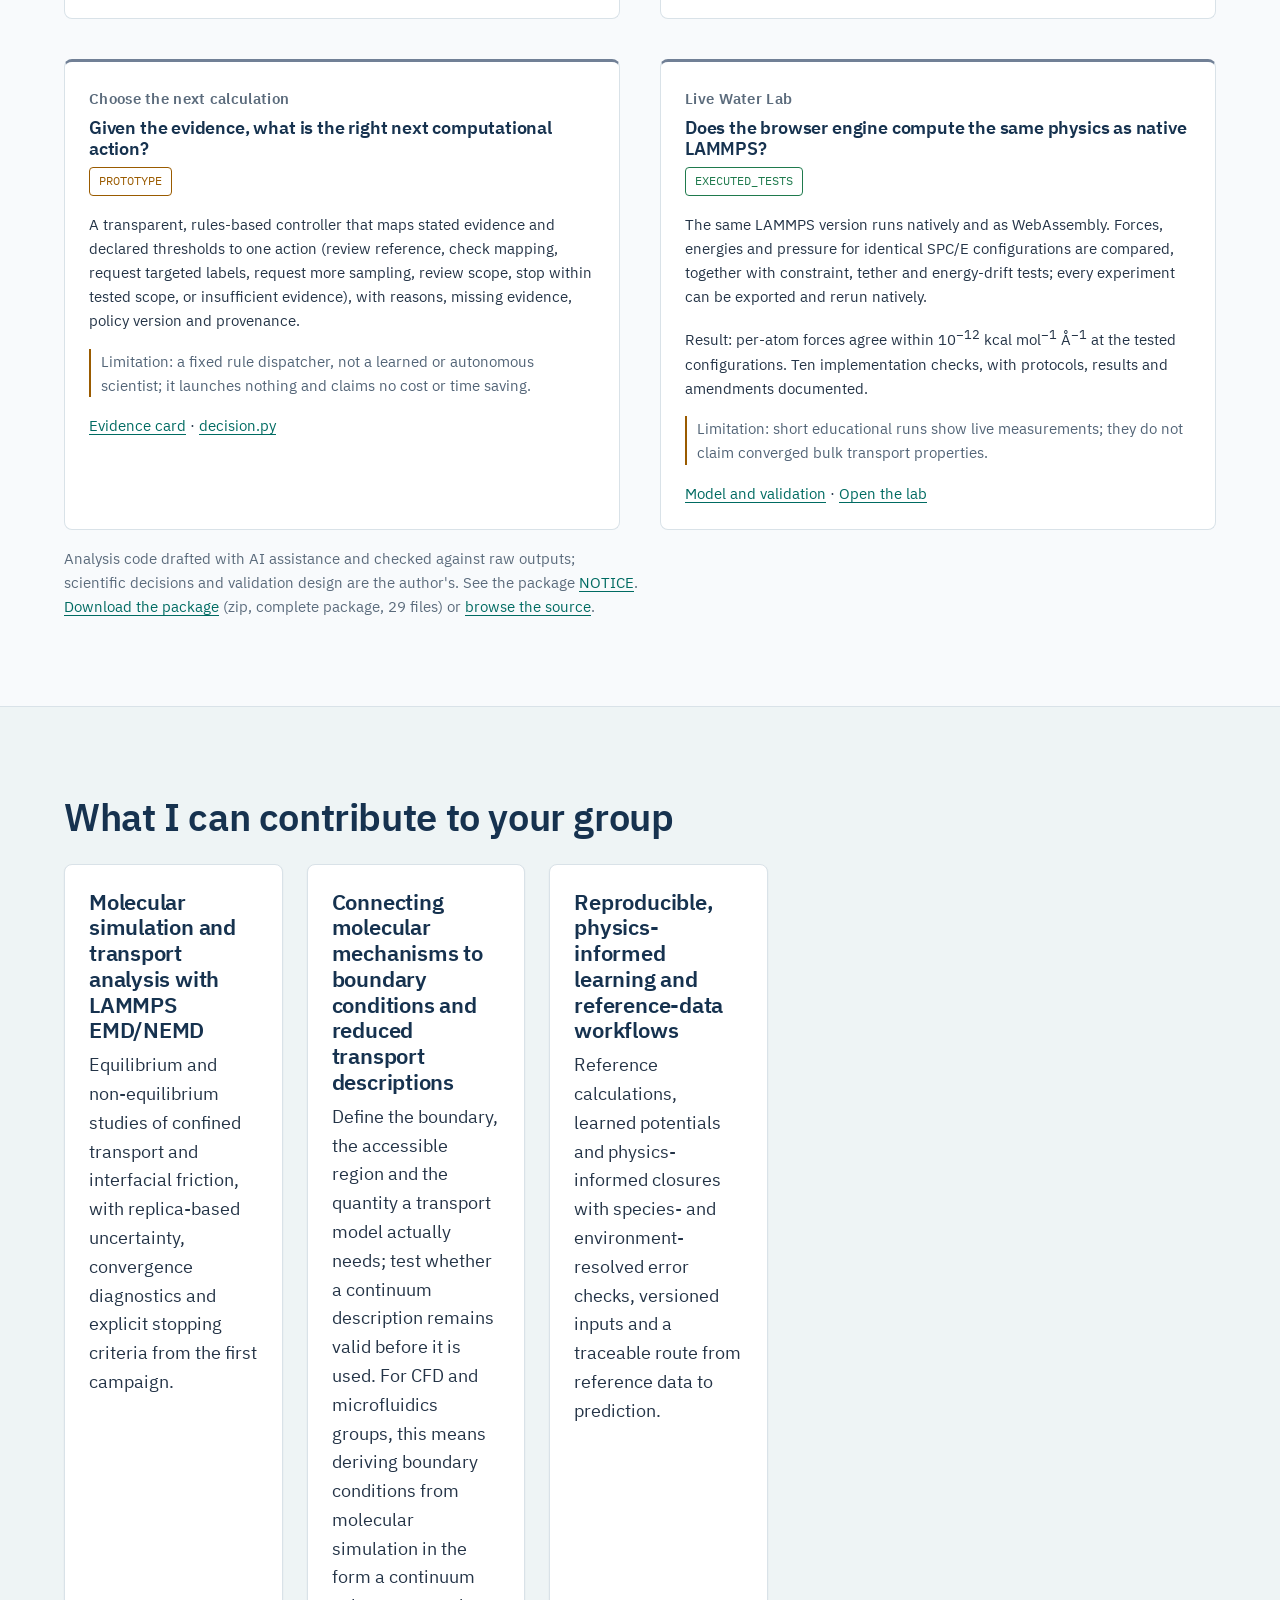
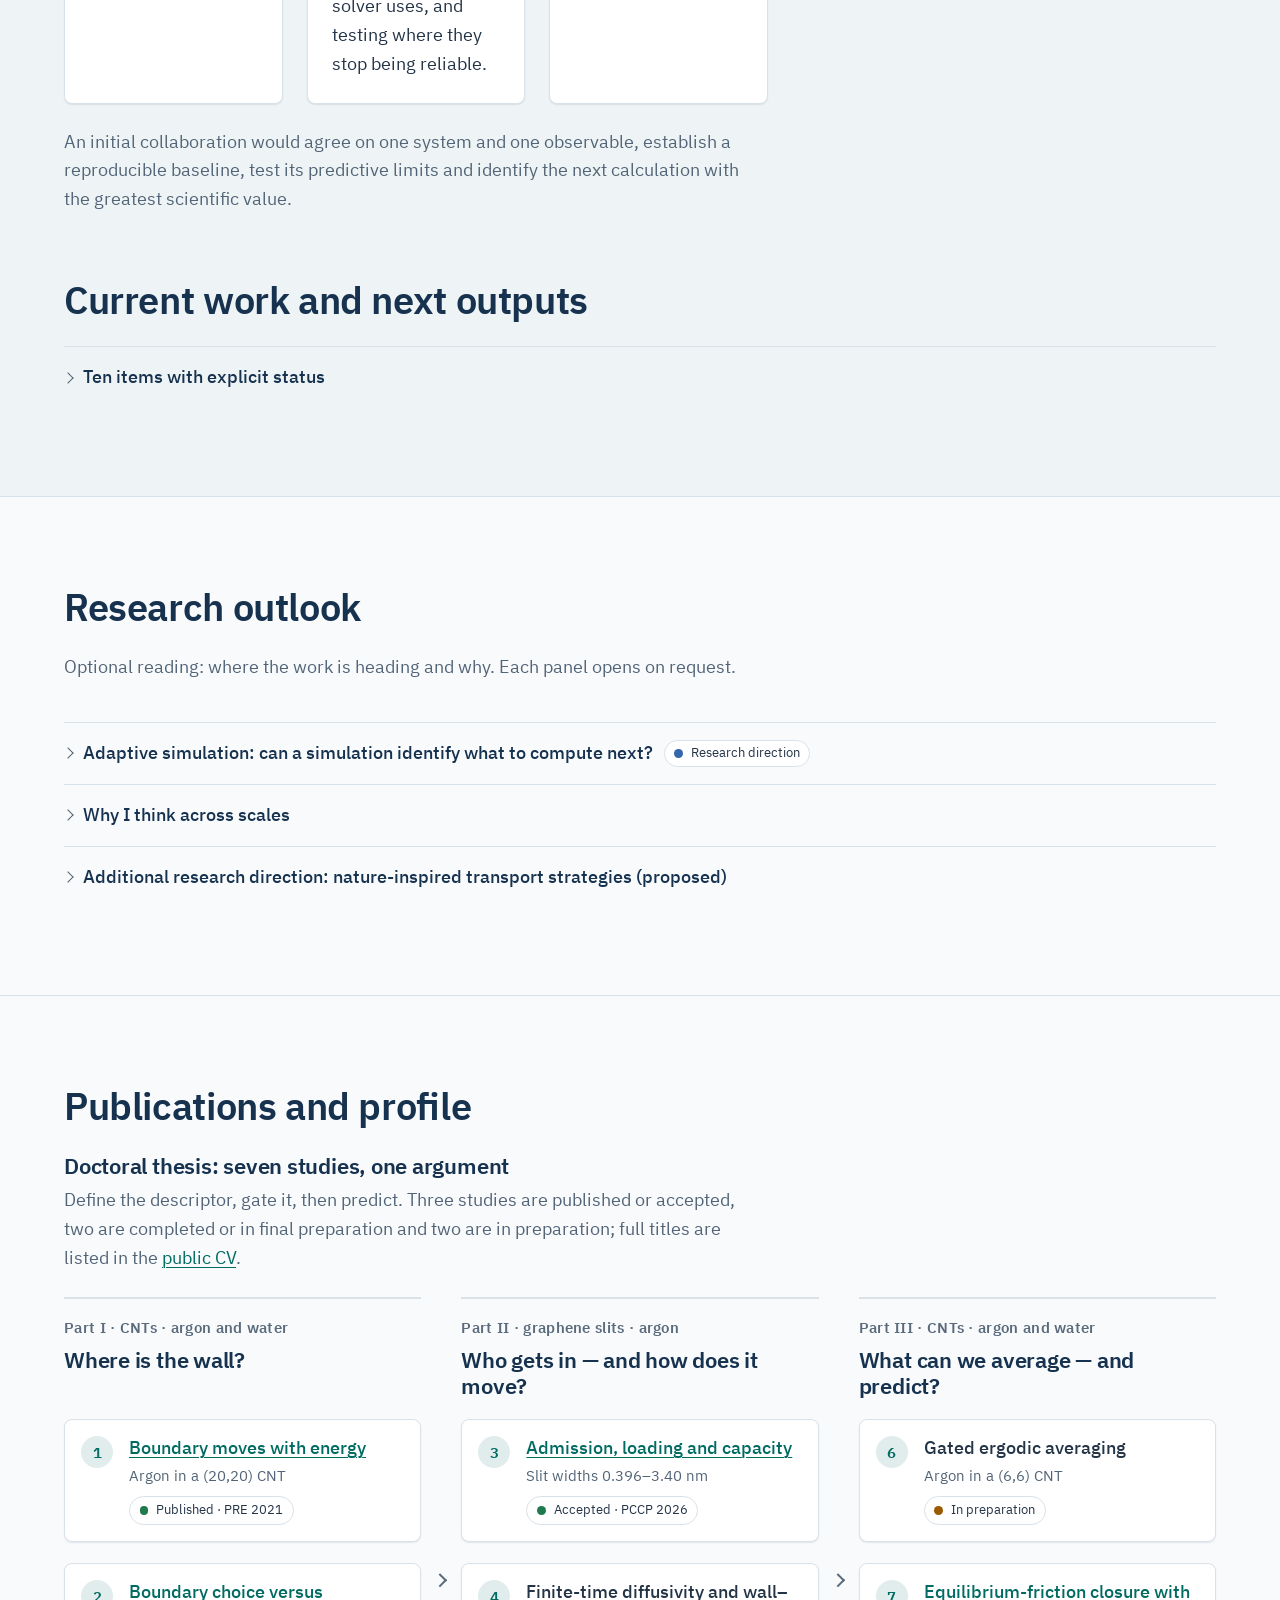
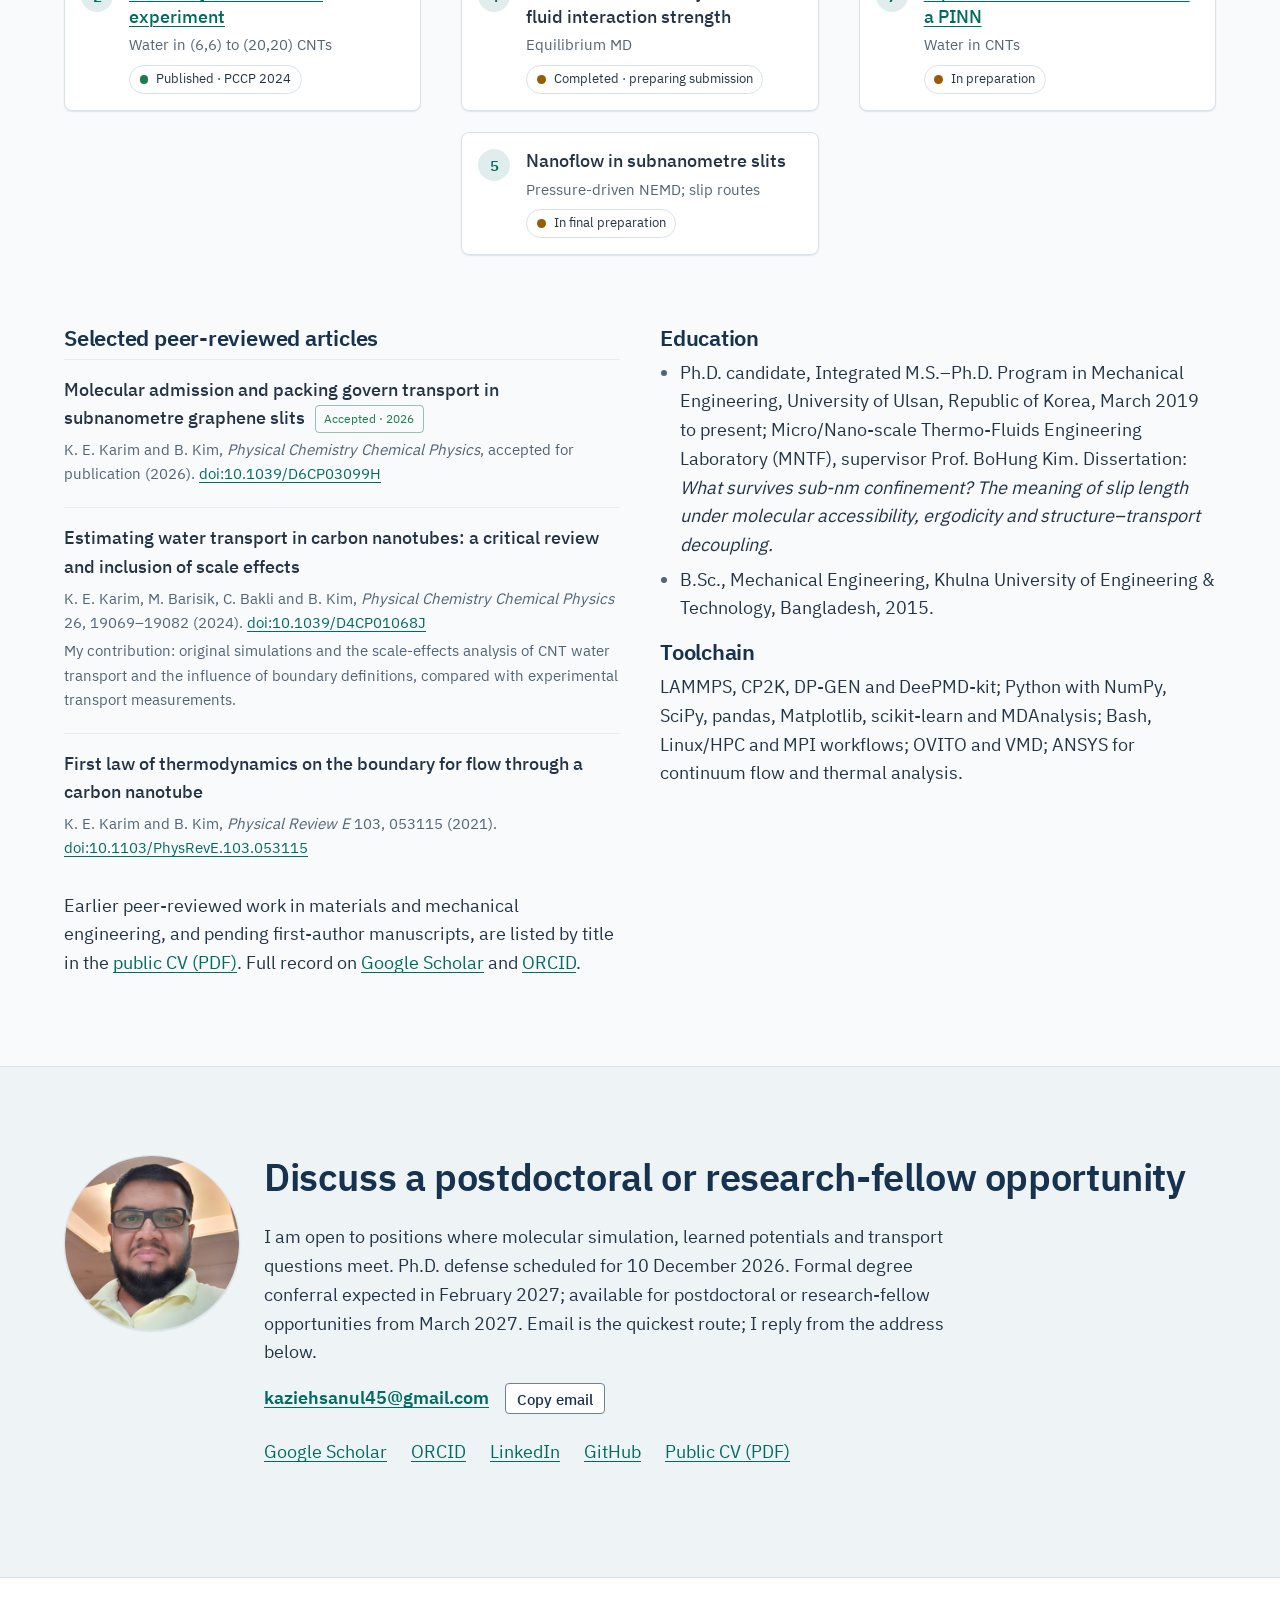
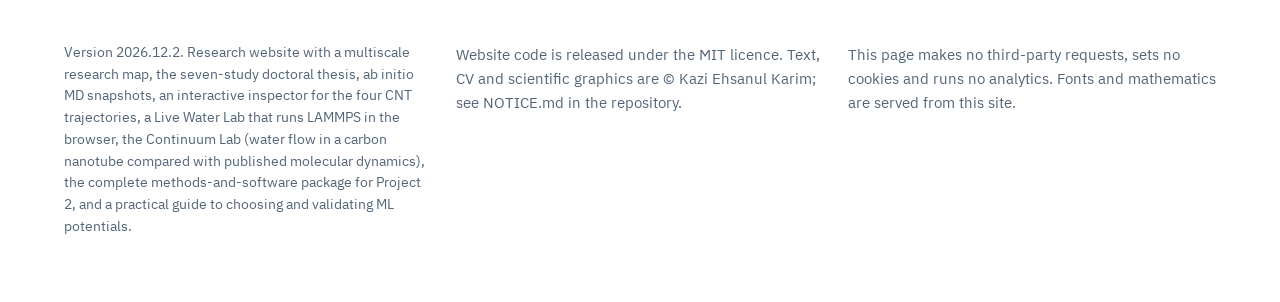
==== commit 3c6b8bd1: "Website 2026.12.2" ====
--- a/index.html
+++ b/index.html
@@ -4,7 +4,7 @@
 <meta charset="utf-8">
 <meta name="viewport" content="width=device-width, initial-scale=1">
 <title>Kazi Ehsanul Karim — From molecular dynamics to physics-informed models of nanoscale transport</title>
-<meta name="description" content="Kazi Ehsanul Karim, Ph.D. candidate in Mechanical Engineering at the University of Ulsan. Molecular dynamics, statistical mechanics and continuum modelling of nanoscale transport; published work on nanoscale boundary conditions and CNT water transport; current development of physics-informed transport closures and error-aware interatomic potentials for confined electrolytes. Open to postdoctoral and research-fellow opportunities from early 2027.">
+<meta name="description" content="Kazi Ehsanul Karim, Ph.D. candidate in Mechanical Engineering at the University of Ulsan. Molecular dynamics, statistical mechanics and continuum modelling of nanoscale transport; published work on nanoscale boundary conditions and CNT water transport; current development of physics-informed transport closures and error-aware interatomic potentials for confined electrolytes. Open to postdoctoral and research-fellow opportunities from March 2027.">
 <meta name="author" content="Kazi Ehsanul Karim">
 <link rel="canonical" href="https://kazi21.github.io/">
 <link rel="icon" type="image/svg+xml" href="assets/icons/favicon.svg">
@@ -72,7 +72,7 @@
       <p class="hero-evidence"><strong>Three first-author articles in PRE and PCCP (two published, one accepted).</strong><br><a href="https://doi.org/10.1103/PhysRevE.103.053115">PRE, 2021</a> · <a href="https://doi.org/10.1039/D4CP01068J">PCCP, 2024</a> · <a href="https://doi.org/10.1039/D6CP03099H">PCCP, 2026</a></p>
       <div class="hero-actions">
         <a class="btn btn-primary" href="#research">Explore research</a>
-        <a class="btn" href="lab/continuum/">Try the multiscale experiment</a>
+        <a class="btn" href="lab/continuum/flow.html">Compare molecular and continuum flow</a>
       </div>
       <p class="hero-links"><a href="assets/cv/Kazi_Ehsanul_Karim_CV.pdf" download>CV (PDF)</a> · <a href="#contact">Contact</a></p>
     </div>
@@ -86,7 +86,7 @@
         <h2 class="facts-title">At a glance</h2>
         <dl>
           <dt>Position</dt><dd>Ph.D. candidate, University of Ulsan, Republic of Korea (since March 2019); supervisor Prof. BoHung Kim</dd>
-          <dt>Availability</dt><dd>Ph.D. defense scheduled for 10 December 2026. Formal degree conferral expected in February 2027; available for postdoctoral or research-fellow opportunities from early 2027.</dd>
+          <dt>Availability</dt><dd>Ph.D. defense scheduled for 10 December 2026. Formal degree conferral expected in February 2027; available for postdoctoral or research-fellow opportunities from March 2027.</dd>
           <dt>Research focus</dt><dd>Water and electrolyte transport in carbon nanotubes and graphene slits: LAMMPS EMD/NEMD, CP2K and DeePMD reference workflows, statistical mechanics of boundary conditions</dd>
         </dl>
       </aside>
@@ -127,13 +127,13 @@
       </li>
       <li class="rmap-step">
         <span class="rmap-n" aria-hidden="true">5</span>
-        <h3>Continuum prediction</h3>
-        <p>Continuum models that take molecular input: a flow model set against published molecular dynamics, ion transport with recorded hydration shells and chamber flow with a pore law, live in the browser now; OpenFOAM with calibrated closures next.</p>
+        <h3>Continuum calculation</h3>
+        <p>A continuum flow model with molecular boundary inputs, compared with published molecular dynamics of water in a carbon nanotube (a published-case reconstruction), live in the browser; coupling to OpenFOAM with calibrated closures is a planned extension.</p>
         <p class="rmap-meta"><span class="status status-live">Live demonstration</span> <a href="lab/continuum/flow.html">Continuum Lab</a></p>
       </li>
     </ol>
-    <p class="rmap-loop"><span class="status status-proposed">Developing direction</span> Error-aware adaptive simulation closes the loop: model errors and uncertainty decide where the next molecular calculation is needed. <a href="#vision">How the decision is made</a></p>
-    <p>I combine molecular simulation, statistical mechanics and continuum modelling, and deliver results in the form a continuum solver uses: a wall law with a test of where it stops being reliable. Currently, molecular simulation supplies the wall physics, continuum theory carries the solution, and machine learning corrects only what the theory misses. Applications include membrane separation, nanofluidic devices and energy conversion, and interfacial thermal management.</p>
+    <p class="rmap-loop"><span class="status status-proposed">Developing direction</span> Error-aware adaptive simulation would close the loop: model errors and uncertainty would decide where the next molecular calculation is needed. <a href="#vision">How the decision is made</a></p>
+    <p>I combine molecular simulation, statistical mechanics and continuum modelling. My published work examines how molecular structure and boundary definitions affect transport. I am extending this foundation through error-aware ML potentials and physics-constrained closures for independent testing. Applications include membrane separation, nanofluidic devices and energy conversion, and interfacial thermal management.</p>
     <details class="disclosure">
       <summary>Scales: where continuum descriptions hold</summary>
       <div class="disclosure-body">
@@ -143,7 +143,7 @@
             <source media="(max-width: 960px)" srcset="assets/figures/across-scales-stacked.png" width="1080" height="2154">
             <img src="assets/figures/across-scales.png" width="2400" height="848" loading="lazy" decoding="async" alt="Diagram from molecular interactions to collective transport. Four illustrative scales: a molecule (about 0.3 nm) whose thermal motion is governed by molecular interactions; nanoconfinement (subnanometre to 10 nm), where packing, correlations and the wall shape transport; microflow, with averaged fields and tested constitutive relations; and macroflow, solved by CFD. Statistical mechanics and physical closures, with physics-constrained learning as one method, link the molecular and continuum descriptions, and a return arrow marks validation against molecular evidence.">
           </picture>
-          <figcaption>Illustrative scales: whether a continuum description holds depends on the system, the observable and the separation of length and time scales, not on a single size. Every closure is checked against molecular evidence.</figcaption>
+          <figcaption>Illustrative scales: whether a continuum description holds depends on the system, the observable and the separation of length and time scales, not on a single size. Molecular evidence is used to assess the assumptions and limits of each transport description.</figcaption>
         </figure>
         <p class="scale-links-title">Where to inspect each part of the diagram</p>
         <ul class="scale-links">
@@ -175,7 +175,7 @@
 <section class="section" id="projects">
   <div class="container">
     <h2>Research Projects</h2>
-    <p class="section-intro">Three connected projects: the published transport foundation, the error-aware potentials now being built on it, and the PINN closure that carries wall physics into continuum flow, the basis for adaptive MD–CFD. Each one states its scientific question, my contribution, the evidence available today and the next development.</p>
+    <p class="section-intro">Three connected projects: the published transport foundation, the error-aware potentials now being built on it, and a PINN closure in preparation, intended to carry wall physics into continuum flow and to underpin a planned adaptive MD–CFD coupling. Each one states its scientific question, my contribution, the evidence available today and the next development.</p>
 
     <div class="projects">
       <article class="project project-major" id="project-1">
@@ -209,7 +209,7 @@
           <dt>My contribution</dt>
           <dd>I built and ran the full workflow for NaCl–water in four carbon-nanotube diameters, with a check at every stage: CP2K ab initio MD seeds and reference labels (PBE-D3(BJ)), DP-GEN active learning, DeePMD-kit models and LAMMPS production runs.</dd>
           <dt>Available evidence</dt>
-          <dd><a href="#snapshots">Ab initio MD snapshots</a> (below the project cards) · <a href="lab/cnt/">trajectory inspector</a> (interactive, all four tubes) · <a href="evidence/nacl-water-cnt/index.html">methods and software demonstration</a> (synthetic example data, tests executed) · <a href="evidence/nacl-water-cnt/index.html#workflow">workflow schematic</a> · <a href="evidence/models/">guide to choosing and validating ML potentials</a> (model selection and validation; literature-based) · friction results and error analysis are unpublished and shown on request.</dd>
+          <dd><a href="#snapshots">Ab initio MD snapshots</a> (below the project cards) · <a href="lab/cnt/">trajectory inspector</a> (interactive, all four tubes) · <a href="evidence/nacl-water-cnt/index.html">methods and software demonstration</a> (synthetic example data, tests executed) · <a href="evidence/nacl-water-cnt/index.html#workflow">workflow schematic</a> · <a href="evidence/models/">guide to choosing and validating ML potentials</a> (model selection and validation; literature-based) · the force-error analysis is unpublished and shown on request; no friction coefficient is reported while transport-estimator validation is ongoing.</dd>
         </dl>
         <details class="disclosure">
           <summary>Methods, checks and next development</summary>
@@ -219,9 +219,9 @@
       <ol class="lessons">
         <li><strong>Species-resolved validation.</strong> Per-species force checks on fresh DFT frames found one atom type much worse than the acceptable overall error suggested.</li>
         <li><strong>Committee uncertainty assessment.</strong> Committee disagreement did not flag that error, and targeted extra reference data did not reduce it; its cause is being tested.</li>
-        <li><strong>Transport-estimator sensitivity.</strong> Two standard friction estimators gave different values, most strongly in the widest tube, so the friction results remain under analysis.</li>
+        <li><strong>Friction not yet established.</strong> Transport-estimator validation is ongoing; no friction coefficient is reported.</li>
       </ol>
-            <p><strong>Next development.</strong> Test whether the reference data, data coverage or the model type explains the species-specific error, then settle one friction estimator for all four tubes.</p>
+            <p><strong>Next development.</strong> Converge the reference calculations, then retrain under control and test on independent data to locate the species-specific error; report friction only after the transport estimator has been validated, with one estimator for all four tubes.</p>
           </div>
         </details>
       </article>
@@ -274,7 +274,7 @@
 <section class="section section-band" id="lab">
   <div class="container">
     <h2>Simulation Lab</h2>
-    <p class="section-intro">Each experiment has its own page and loads its solver or data only when you start it: live molecular dynamics, recorded ab initio trajectories and the Continuum Lab (a published molecular-flow benchmark, ion transport through one nanotube pore, and water flow through a nanotube membrane). Which interaction model such simulations should use, and how it is validated before use, is set out in <a href="evidence/models/">a practical guide to choosing and validating ML potentials</a>, from confined electrolytes to surface-response models.</p>
+    <p class="section-intro">Each experiment has its own page and loads its solver or data only when you start it: live molecular dynamics, recorded ab initio trajectories and the Continuum Lab, which compares a continuum description of water flow in a carbon nanotube with published molecular dynamics. Which interaction model such simulations should use, and how it is validated before use, is set out in <a href="evidence/models/">a practical guide to choosing and validating ML potentials</a>, from confined electrolytes to surface-response models.</p>
     <div class="lab-cards">
       <article class="lab-card">
         <a class="lab-card-media" href="lab/water/" tabindex="-1" aria-hidden="true"><img src="assets/figures/water-lab-preview.png" width="1200" height="1200" loading="lazy" decoding="async" alt=""></a>
@@ -298,24 +298,19 @@
       </article>
     </div>
     <article class="lab-card lab-card-feature">
-      <a class="lab-card-media" href="lab/continuum/" tabindex="-1" aria-hidden="true"><img src="assets/figures/continuum-lab-preview.png" width="1200" height="1200" loading="lazy" decoding="async" alt=""></a>
+      <a class="lab-card-media" href="lab/continuum/flow.html" tabindex="-1" aria-hidden="true"><img src="assets/figures/flow-comparison-preview.png" width="1200" height="1200" loading="lazy" decoding="async" alt=""></a>
       <div class="lab-card-body">
-        <p class="project-kicker">Multiscale experiments · browser solvers</p>
+        <p class="project-kicker">Continuum flow · published molecular dynamics</p>
         <h3>The Continuum Lab</h3>
-        <p><span class="status">Published flow benchmark · live solvers · numerical controller · recorded CP2K hydration · illustrative closure</span></p>
-        <p class="lab-lead">How closely does a continuum model with a molecular boundary condition follow molecular dynamics? The flow benchmark sets its velocity profile and flow rate against a published simulation of water in a carbon nanotube and reports the difference. The ion experiment asks why a pore passes one ion and resists another: a live solver compares six physical models, checks grid convergence and can name a suggested molecular calculation, marked not run. A third experiment follows water through a CNT membrane.</p>
-        <ul class="lab-points">
-          <li>Flow benchmark: one published case, labelled a reconstruction; its agreement with molecular dynamics is reported without a verdict, and no case is called a prediction yet.</li>
-          <li>Recorded CP2K hydration structures enter an illustrative solvation closure; the browser solves the resulting continuum transport model.</li>
-          <li>A rule-based controller checks the prediction on finer grids, refines within its budget and records why it stops; the decision record can be downloaded and reproduced.</li>
-          <li>Numerically verified against an independent solver and analytical limits (Hall, Goldman–Hodgkin–Katz, Donnan, Onsager, van ’t Hoff); a 3D cutaway shows the computed fields.</li>
-        </ul>
-        <p class="lab-cta"><a class="btn btn-primary btn-small" href="lab/continuum/flow.html">Open the flow benchmark</a> <a class="btn btn-small" href="lab/continuum/">Ion experiment</a> <a class="btn btn-small" href="lab/continuum/water.html">Water-flow experiment</a> <a class="lab-more" href="lab/continuum/flow.html#checks">Benchmark checks</a> <a class="lab-more" href="lab/continuum/#validation">Ion validation</a></p>
+        <p class="lab-sub">Molecular boundaries and nanoscale flow</p>
+        <p><span class="status">Published-case reconstruction</span></p>
+        <p class="lab-lead">Compare a continuum velocity profile and flow rate with published molecular dynamics. Explore how the definition of the liquid boundary changes the result.</p>
+        <p class="lab-cta"><a class="btn btn-primary btn-small" href="lab/continuum/flow.html">Open the flow comparison</a></p>
       </div>
     </article>
     <h3 class="lab-next-title">Next stages</h3>
     <ol class="lab-steps">
-      <li><b>Calibrated pore law for the Continuum Lab <span class="status status-proposed">Planned</span></b> net water crossings through the (6,6) membrane from molecular dynamics at zero and finite drive, analysed with the published calibration package, replacing the illustrative law with a qualified one and its uncertainty.</li>
+      <li><b>Independent boundary inputs for the Continuum Lab <span class="status status-proposed">Planned</span></b> boundary inputs obtained independently of the driven run, tested against it with an accuracy requirement written down before the comparison.</li>
       <li><b>Molecular interaction in a nanotube <span class="status status-proposed">Planned</span></b> the pulling experiment of the Water Lab, carried into one CNT electrolyte, with an influence view of which neighbours' forces change.</li>
       <li><b>Reference-guided learning <span class="status status-proposed">Planned</span></b> a learned model checked against reference calculations, with errors resolved by species and environment and each next calculation chosen for a stated reason.</li>
     </ol>
@@ -438,7 +433,7 @@
     <h2>What I can contribute to your group</h2>
     <ul class="deliverables">
       <li><h3>Molecular simulation and transport analysis with LAMMPS EMD/NEMD</h3><p>Equilibrium and non-equilibrium studies of confined transport and interfacial friction, with replica-based uncertainty, convergence diagnostics and explicit stopping criteria from the first campaign.</p></li>
-      <li><h3>Connecting molecular mechanisms to boundary conditions and reduced transport descriptions</h3><p>Define the boundary, the accessible region and the quantity a transport model actually needs; test whether a continuum description remains valid before it is used. For CFD and microfluidics groups, this means wall laws derived from molecular simulation, delivered in the form a continuum solver uses, with a test of where they stop being reliable.</p></li>
+      <li><h3>Connecting molecular mechanisms to boundary conditions and reduced transport descriptions</h3><p>Define the boundary, the accessible region and the quantity a transport model actually needs; test whether a continuum description remains valid before it is used. For CFD and microfluidics groups, this means deriving boundary conditions from molecular simulation in the form a continuum solver uses, and testing where they stop being reliable.</p></li>
       <li><h3>Reproducible, physics-informed learning and reference-data workflows</h3><p>Reference calculations, learned potentials and physics-informed closures with species- and environment-resolved error checks, versioned inputs and a traceable route from reference data to prediction.</p></li>
     </ul>
     <p class="section-intro" style="margin-top: var(--space-3)">An initial collaboration would agree on one system and one observable, establish a reproducible baseline, test its predictive limits and identify the next calculation with the greatest scientific value.</p>
@@ -449,7 +444,7 @@
       <div class="disclosure-body">
     <ul class="worklist">
       <li><span class="status">In progress</span><span>Doctoral thesis: two manuscripts completed or in final preparation and two in preparation, completing seven studies (<a href="#thesis">overview</a>).</span></li>
-      <li><span class="status">In progress</span><span>CP2K reference data, DP-GEN active learning and DeePMD-kit models for CNT-confined NaCl–water across four tube diameters are complete; the species-specific error and the choice of friction estimator are under analysis (Project 2); methods tooling published as a software demonstration.</span></li>
+      <li><span class="status">In progress</span><span>CP2K → DP-GEN → DeePMD-kit → LAMMPS workflow for CNT-confined NaCl–water in four tube diameters executed; validation is reported separately: the species-specific force error and the transport-estimator validation remain open (Project 2); methods tooling published as a software demonstration.</span></li>
       <li><span class="status">In progress</span><span>PINN closure for wall friction and flow in nanoconfined water: manuscript in preparation, with models scored on geometries withheld from training (Project 3).</span></li>
       <li><span class="status status-proposed">Planned</span><span>Reproducible reference example: inputs, settings and consistency checks that another group can rerun.</span></li>
       <li><span class="status">In progress</span><span>Held-out model evaluation on fresh reference calculations: species-resolved errors done (unpublished); environment-resolved errors planned.</span></li>
@@ -696,7 +691,7 @@
     <img class="contact-portrait" src="assets/figures/kazi-ehsanul-karim.jpg" width="400" height="400" alt="Kazi Ehsanul Karim" loading="lazy" decoding="async">
     <div class="contact-body">
     <h2>Discuss a postdoctoral or research-fellow opportunity</h2>
-    <p>I am open to positions where molecular simulation, learned potentials and transport questions meet. Ph.D. defense scheduled for 10 December 2026. Formal degree conferral expected in February 2027; available for postdoctoral or research-fellow opportunities from early 2027. Email is the quickest route; I reply from the address below.</p>
+    <p>I am open to positions where molecular simulation, learned potentials and transport questions meet. Ph.D. defense scheduled for 10 December 2026. Formal degree conferral expected in February 2027; available for postdoctoral or research-fellow opportunities from March 2027. Email is the quickest route; I reply from the address below.</p>
     <div class="contact-row">
       <a class="contact-email" id="email-link" href="mailto:kaziehsanul45@gmail.com" data-email="kaziehsanul45@gmail.com">kaziehsanul45@gmail.com</a>
       <button class="btn btn-small" type="button" id="copy-email" data-email="kaziehsanul45@gmail.com">Copy email</button>
@@ -718,7 +713,7 @@
 <footer class="site-footer">
   <div class="container footer-grid">
     <div>
-      <p class="version">Version 2026.12. Research website with a multiscale research map, the seven-study doctoral thesis, ab initio MD snapshots, an interactive inspector for the four CNT trajectories, a Live Water Lab that runs LAMMPS in the browser, the Continuum Lab (a published molecular-flow benchmark, ion transport through one nanotube pore, and water flow through a nanotube membrane), the complete methods-and-software package for Project 2, and a practical guide to choosing and validating ML potentials.</p>
+      <p class="version">Version 2026.12.2. Research website with a multiscale research map, the seven-study doctoral thesis, ab initio MD snapshots, an interactive inspector for the four CNT trajectories, a Live Water Lab that runs LAMMPS in the browser, the Continuum Lab (water flow in a carbon nanotube compared with published molecular dynamics), the complete methods-and-software package for Project 2, and a practical guide to choosing and validating ML potentials.</p>
     </div>
     <div>
       <p>Website code is released under the MIT licence. Text, CV and scientific graphics are © Kazi Ehsanul Karim; see NOTICE.md in the repository.</p>
--- a/styles/components.css
+++ b/styles/components.css
@@ -551,6 +551,13 @@
 .lab-points { margin: 0.2rem 0 0; padding-left: 1.15rem; font-size: var(--step--1); line-height: 1.55; color: var(--text); }
 .lab-points li { margin: 0.25rem 0; }
 .lab-more { margin-left: 0.9rem; font-size: var(--step--1); }
+/* Continuum Lab card (2026.12.1): one subtitle, one primary action, the other experiments in a closed section */
+.lab-sub { margin: -0.35rem 0 var(--space-1); font-size: var(--step-0); font-weight: 500; color: var(--heading); }
+.lab-card-feature .lab-sub { font-size: var(--step-1); }
+/* notice at the address of a retired Simulation Lab experiment */
+.retired-notice .container > * { max-width: 68ch; }
+.retired-notice h1 { font-size: var(--step-3); margin: 0.2rem 0 var(--space-2); }
+.retired-notice .lede { font-size: var(--step-1); color: var(--text); line-height: 1.55; }
 @media (max-width: 900px) { .lab-card-feature { grid-template-columns: 1fr; } .lab-card-feature .lab-card-body { padding: var(--space-3); } .lab-card-feature .lab-card-media img { width: 100%; max-width: 30rem; } }
 
 /* Contact: portrait beside the contact details (release 2026.10.1) */
